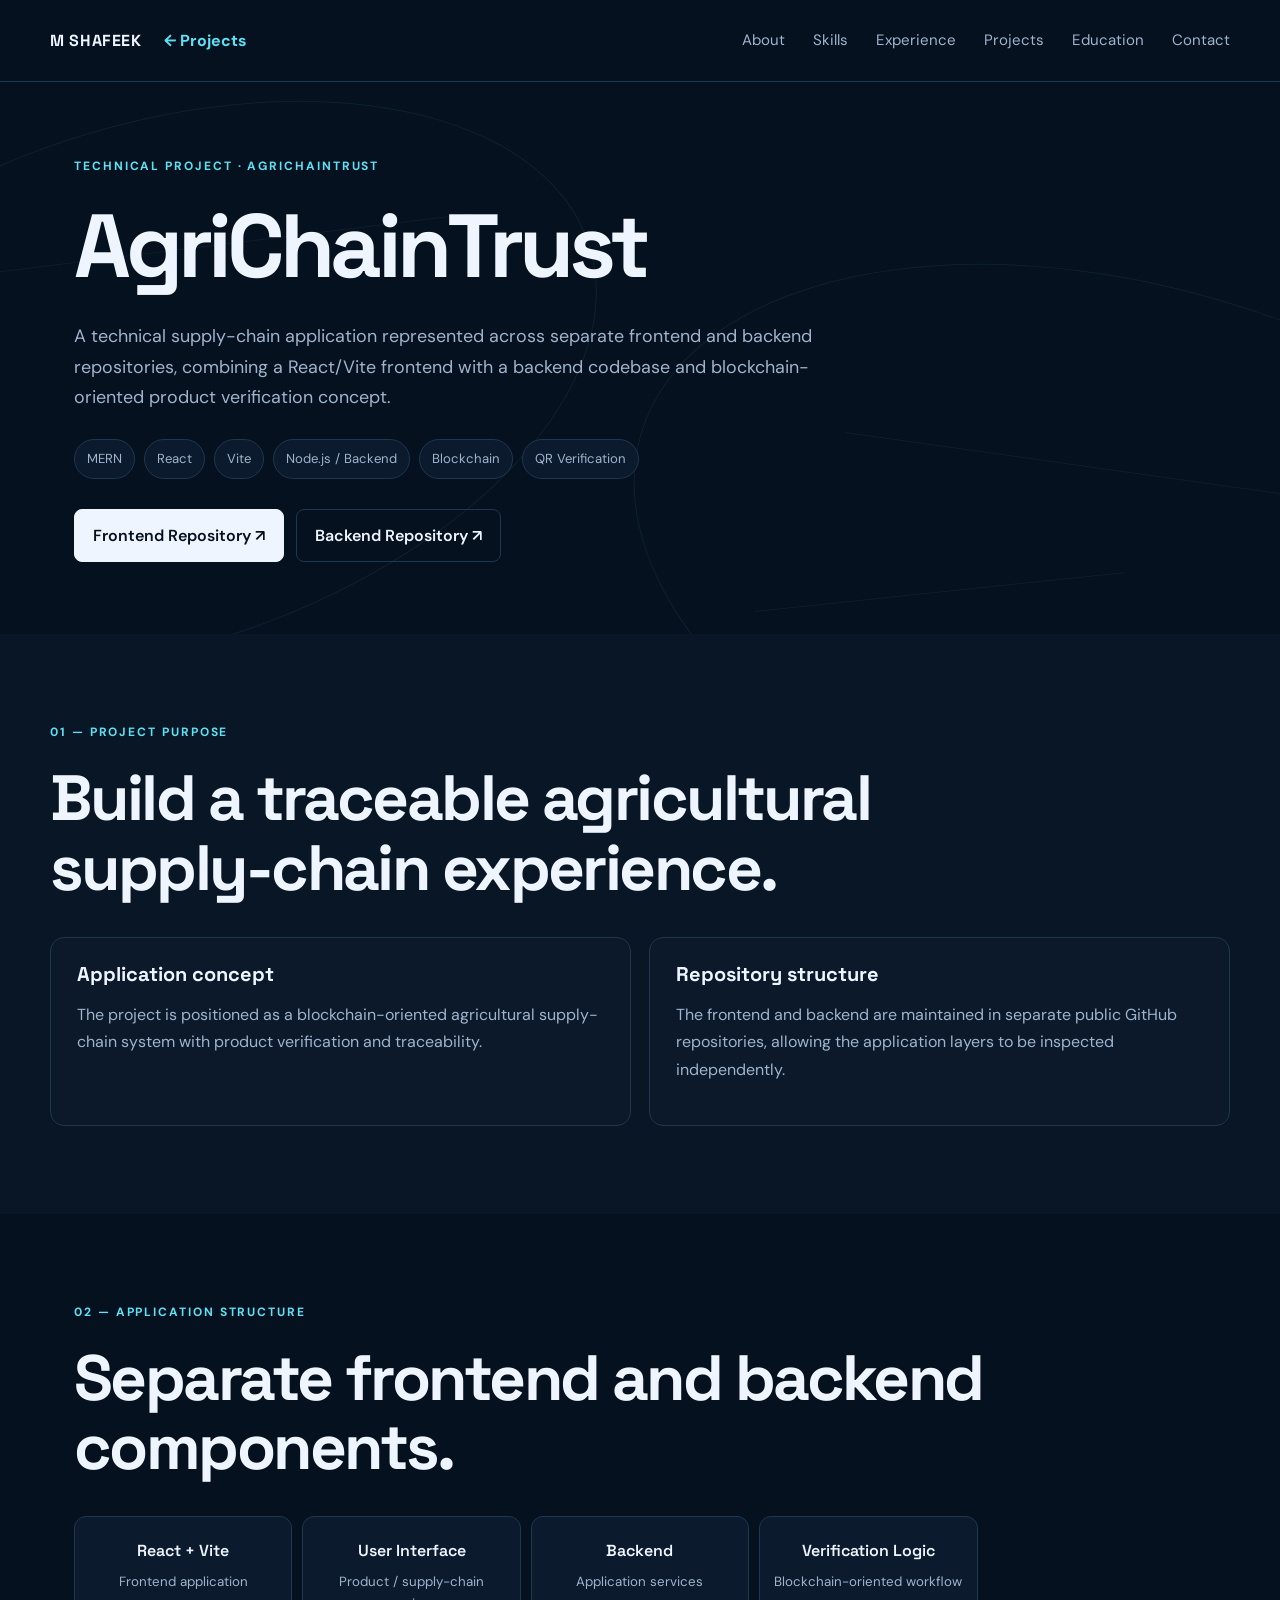
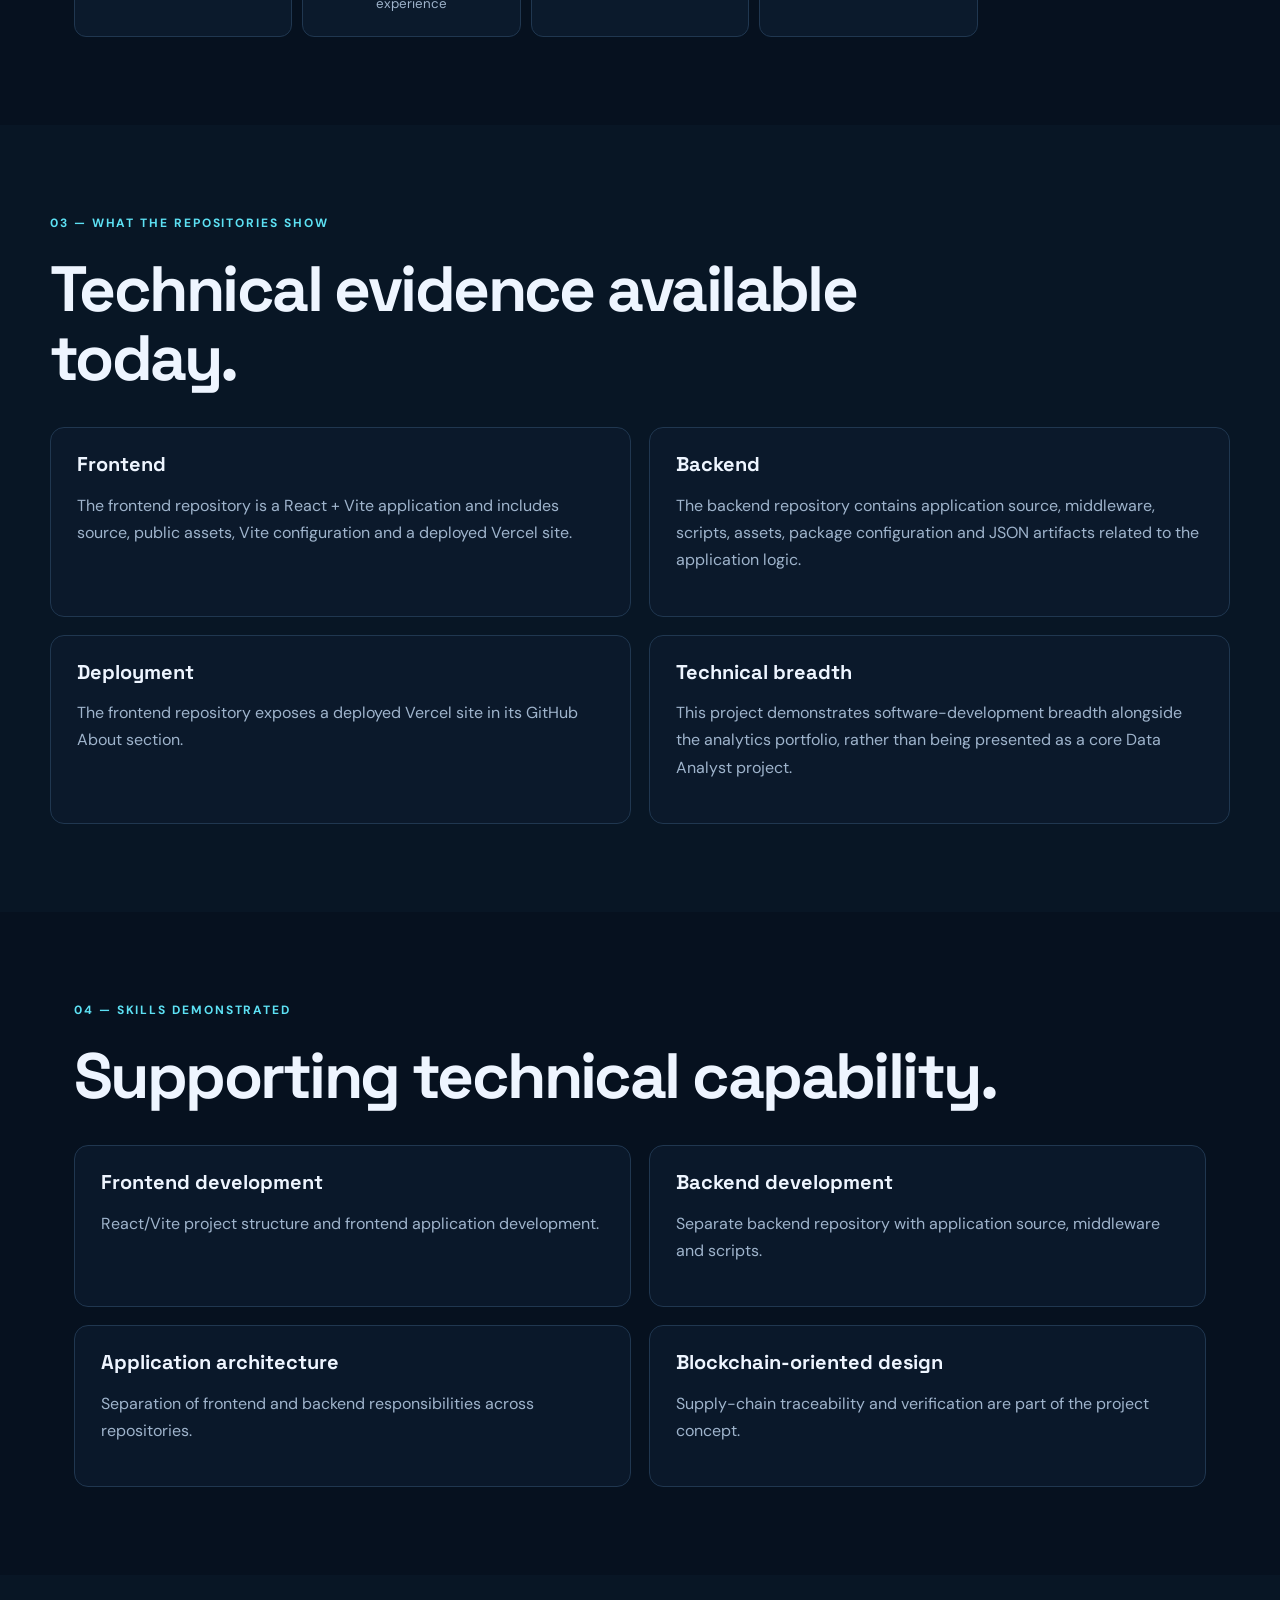
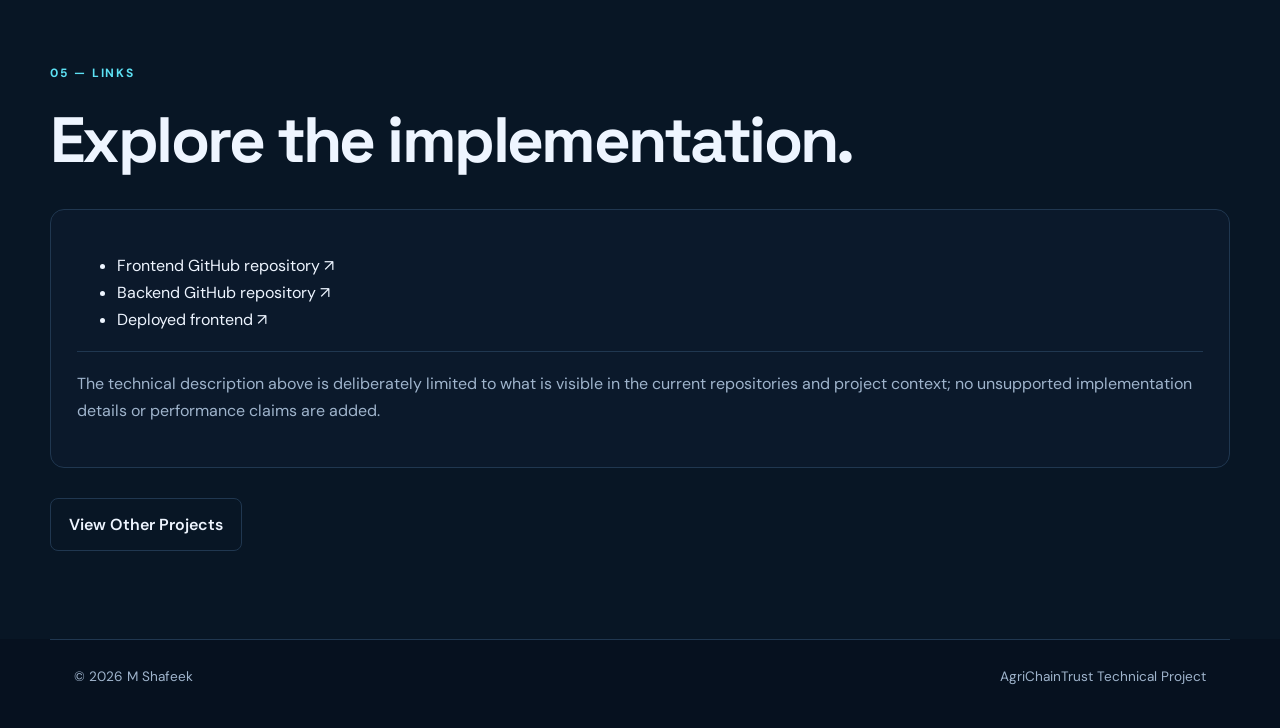
==== agrichaintrust.html @ b6c8b35d "Add files via upload" ====
<!DOCTYPE html><html lang="en"><head><meta charset="UTF-8"><meta name="viewport" content="width=device-width, initial-scale=1.0"><title>AgriChainTrust | M Shafeek</title><meta name="description" content="AgriChainTrust technical project case study by M Shafeek."><link rel="stylesheet" href="style.css"></head><body>
<div class="background-lines" aria-hidden="true"><span></span><span></span><span></span><span></span></div>
<header class="nav"><div class="nav-left"><a class="brand" href="/">M SHAFEEK</a><a class="header-back" href="/#projects">← Projects</a></div><nav><a href="/#about">About</a><a href="/#skills">Skills</a><a href="/#experience">Experience</a><a href="/#projects" class="active">Projects</a><a href="/#education">Education</a><a href="/#contact">Contact</a></nav></header>
<main>
<section class="case-section case-hero"><div class="case-hero-grid"><div><p class="eyebrow">TECHNICAL PROJECT · AGRICHAINTRUST</p><h1>AgriChainTrust</h1><p class="lead">A technical supply-chain application represented across separate frontend and backend repositories, combining a React/Vite frontend with a backend codebase and blockchain-oriented product verification concept.</p><div class="case-meta"><span>MERN</span><span>React</span><span>Vite</span><span>Node.js / Backend</span><span>Blockchain</span><span>QR Verification</span></div><div class="case-cta"><a class="button primary" href="https://github.com/M-Shafeek06/agrichain-frontend" target="_blank" rel="noopener">Frontend Repository ↗</a><a class="button secondary" href="https://github.com/M-Shafeek06/agrichain-backend" target="_blank" rel="noopener">Backend Repository ↗</a></div></div></div></section>
<section class="case-section alt"><div class="section-heading"><p class="eyebrow">01 — PROJECT PURPOSE</p><h2>Build a traceable agricultural supply-chain experience.</h2></div><div class="case-grid"><article class="case-card"><h3>Application concept</h3><p class="muted">The project is positioned as a blockchain-oriented agricultural supply-chain system with product verification and traceability.</p></article><article class="case-card"><h3>Repository structure</h3><p class="muted">The frontend and backend are maintained in separate public GitHub repositories, allowing the application layers to be inspected independently.</p></article></div></section>
<section class="case-section"><div class="section-heading"><p class="eyebrow">02 — APPLICATION STRUCTURE</p><h2>Separate frontend and backend components.</h2></div><div class="architecture"><div class="arch-step">React + Vite<small>Frontend application</small></div><div class="arch-step">User Interface<small>Product / supply-chain experience</small></div><div class="arch-step">Backend<small>Application services</small></div><div class="arch-step">Verification Logic<small>Blockchain-oriented workflow</small></div></div></section>
<section class="case-section alt"><div class="section-heading"><p class="eyebrow">03 — WHAT THE REPOSITORIES SHOW</p><h2>Technical evidence available today.</h2></div><div class="case-grid"><article class="case-card"><h3>Frontend</h3><p class="muted">The frontend repository is a React + Vite application and includes source, public assets, Vite configuration and a deployed Vercel site.</p></article><article class="case-card"><h3>Backend</h3><p class="muted">The backend repository contains application source, middleware, scripts, assets, package configuration and JSON artifacts related to the application logic.</p></article><article class="case-card"><h3>Deployment</h3><p class="muted">The frontend repository exposes a deployed Vercel site in its GitHub About section.</p></article><article class="case-card"><h3>Technical breadth</h3><p class="muted">This project demonstrates software-development breadth alongside the analytics portfolio, rather than being presented as a core Data Analyst project.</p></article></div></section>
<section class="case-section"><div class="section-heading"><p class="eyebrow">04 — SKILLS DEMONSTRATED</p><h2>Supporting technical capability.</h2></div><div class="case-grid"><article class="case-card"><h3>Frontend development</h3><p class="muted">React/Vite project structure and frontend application development.</p></article><article class="case-card"><h3>Backend development</h3><p class="muted">Separate backend repository with application source, middleware and scripts.</p></article><article class="case-card"><h3>Application architecture</h3><p class="muted">Separation of frontend and backend responsibilities across repositories.</p></article><article class="case-card"><h3>Blockchain-oriented design</h3><p class="muted">Supply-chain traceability and verification are part of the project concept.</p></article></div></section>
<section class="case-section alt"><div class="section-heading"><p class="eyebrow">05 — LINKS</p><h2>Explore the implementation.</h2></div><div class="case-card"><ul><li><a href="https://github.com/M-Shafeek06/agrichain-frontend" target="_blank" rel="noopener">Frontend GitHub repository ↗</a></li><li><a href="https://github.com/M-Shafeek06/agrichain-backend" target="_blank" rel="noopener">Backend GitHub repository ↗</a></li><li><a href="https://agrichain-frontend-alpha.vercel.app" target="_blank" rel="noopener">Deployed frontend ↗</a></li></ul><p class="muted evidence-note">The technical description above is deliberately limited to what is visible in the current repositories and project context; no unsupported implementation details or performance claims are added.</p></div><div class="case-cta"><a class="button secondary" href="/#projects">View Other Projects</a></div></section>
</main><footer><span>© 2026 M Shafeek</span><span>AgriChainTrust Technical Project</span></footer><script>const links=[...document.querySelectorAll('nav a')]; links.forEach(a=>a.classList.toggle('active',a.getAttribute('href')==='index.html#projects'));</script></body></html>
---- style.css ----
@import url('https://fonts.googleapis.com/css2?family=DM+Sans:wght@400;500;600;700&family=Space+Grotesk:wght@500;600;700&display=swap');

:root{--bg:#06111f;--surface:#0b1a2c;--surface-2:#0d2034;--text:#eef5ff;--muted:#9fb4cc;--accent:#5de1f4;--line:#203750;--max:1180px}
*{box-sizing:border-box}
html{scroll-behavior:smooth;scroll-padding-top:96px}
body{margin:0;background:var(--bg);color:var(--text);font-family:'DM Sans',sans-serif;line-height:1.7;overflow-x:hidden}
a{color:inherit;text-decoration:none}
body::selection{background:var(--accent);color:var(--bg)}

/* Minimal background line/curve system — no image assets and no gradients. */
.background-lines{position:fixed;inset:0;z-index:0;pointer-events:none;overflow:hidden;opacity:.72}
.background-lines::before,.background-lines::after{content:"";position:absolute;border:1px solid rgba(93,225,244,.11);border-radius:50%}
.background-lines::before{width:920px;height:520px;left:-310px;top:14%;transform:rotate(-18deg)}
.background-lines::after{width:1050px;height:590px;right:-390px;bottom:2%;transform:rotate(17deg)}
.background-lines span{position:absolute;display:block;height:1px;background:rgba(159,180,204,.10);transform-origin:left center}
.background-lines span:nth-child(1){width:42vw;left:-5vw;top:31%;transform:rotate(-7deg)}
.background-lines span:nth-child(2){width:38vw;right:-4vw;top:48%;transform:rotate(8deg)}
.background-lines span:nth-child(3){width:34vw;left:9vw;bottom:18%;transform:rotate(5deg)}
.background-lines span:nth-child(4){width:29vw;right:12vw;bottom:32%;transform:rotate(-6deg)}

.nav{position:sticky;top:0;z-index:20;height:82px;border-bottom:1px solid var(--line);background:rgba(6,17,31,.94);display:flex;align-items:center;justify-content:space-between;padding:0 max(24px,calc((100vw - var(--max))/2));backdrop-filter:blur(14px)}
.nav-left{display:flex;align-items:center;gap:22px;min-width:0}
.brand{font-family:'Space Grotesk';font-weight:700;letter-spacing:.04em;white-space:nowrap}
.header-back{color:var(--accent);font-weight:700;white-space:nowrap}
.header-back:hover{color:var(--text)}
nav{display:flex;align-items:center;gap:28px;flex-wrap:wrap}
nav a{position:relative;padding:8px 0;color:var(--muted);font-size:.94rem}
nav a::after{content:"";position:absolute;left:0;right:0;bottom:0;height:2px;background:var(--accent);transform:scaleX(0);transition:.2s ease}
nav a:hover,nav a.active{color:var(--text)}
nav a:hover::after,nav a.active::after{transform:scaleX(1)}
nav a.header-back{color:var(--accent);font-weight:700}
nav a.header-back::after{display:none}

main,footer{position:relative;z-index:1}
.hero,.section{max-width:var(--max);margin:auto;padding:90px 24px}
.hero{min-height:calc(100vh - 82px);display:grid;grid-template-columns:1.45fr .9fr;gap:70px;align-items:center;padding-top:80px}
.hero-copy{max-width:790px}
.eyebrow{margin:0 0 22px;color:var(--accent);font-size:.75rem;font-weight:700;letter-spacing:.16em}
h1,h2,h3{font-family:'Space Grotesk',sans-serif;line-height:1.08;margin-top:0}
h1{font-size:clamp(4rem,8vw,7.5rem);letter-spacing:-.055em;margin-bottom:28px}
h1 span,h2 span{color:var(--accent)}
h2{font-size:clamp(2.5rem,5vw,4.4rem);letter-spacing:-.04em;max-width:1000px;margin-bottom:24px}
h3{font-size:1.25rem;margin-bottom:12px}
.lead{color:var(--muted);font-size:1.12rem;max-width:760px}
.actions,.project-actions,.case-cta{display:flex;flex-wrap:wrap;gap:12px;margin-top:30px}
.button{display:inline-block;padding:12px 18px;border:1px solid var(--line);border-radius:8px;font-weight:600;transition:.2s ease}
.button:hover{border-color:var(--accent);color:var(--accent);transform:translateY(-1px)}
.primary{background:var(--text);color:var(--bg);border-color:var(--text)}
.primary:hover{background:var(--accent);border-color:var(--accent);color:var(--bg)}

.hero-visual{width:100%;display:flex;justify-content:center}
.hero-card{width:100%;max-width:610px;padding:34px 34px 26px;border:1px solid #31516e;border-radius:20px;background:var(--surface);position:relative;overflow:hidden;box-shadow:0 24px 70px rgba(0,0,0,.2),inset 0 0 0 1px rgba(255,255,255,.025)}
.hero-card::before{content:"";position:absolute;left:0;top:0;width:190px;height:2px;background:var(--accent);opacity:.95}
.hero-card::after{content:"";position:absolute;right:0;bottom:0;width:145px;height:2px;background:#31516e}
.card-label{font-size:.78rem;letter-spacing:.18em;font-weight:800;color:var(--muted);margin:0 0 7px}
.toolkit-card{min-height:0}
.toolkit-top{display:flex;justify-content:space-between;align-items:flex-start;margin-bottom:16px;padding-bottom:14px;border-bottom:1px solid #20384f}
.toolkit-subtitle{margin:0;font-size:.68rem;letter-spacing:.16em;color:#607b96;font-weight:700}
.tool-grid{display:grid;grid-template-columns:1fr 1fr;border:1px solid #29445d;border-radius:12px;overflow:hidden;margin-top:0}
.tool-grid div{min-height:58px;padding:11px 16px;display:flex;align-items:center;position:relative;background:#0c1c2d}
.tool-grid div:nth-child(odd){border-right:1px solid #29445d}
.tool-grid div:nth-child(-n+6){border-bottom:1px solid #29445d}
.tool-grid small{display:none}
.tool-grid strong{font-size:.96rem;color:var(--text);letter-spacing:.01em}
.tool-grid div::after{content:"";position:absolute;right:14px;top:50%;transform:translateY(-50%);width:4px;height:4px;border:1px solid #42627e;border-radius:50%}
.toolkit-footer{display:none}
.toolkit-footer i{display:none}
.toolkit-footer i::after{display:none}

.alt{max-width:none;padding-left:max(24px,calc((100vw - var(--max))/2));padding-right:max(24px,calc((100vw - var(--max))/2));background:#081625}
.section-heading{margin-bottom:34px}.section-note{max-width:760px;margin-top:10px}
.muted{color:var(--muted)}
.two-column{display:grid;grid-template-columns:1fr 1fr;gap:50px;color:var(--muted);font-size:1.04rem}

.skill-grid{display:grid;grid-template-columns:repeat(3,1fr);gap:16px}
.project-grid{display:grid;grid-template-columns:repeat(2,minmax(0,1fr));gap:16px}
.skill-grid article,.project,.info-card,.case-card,.development-card{background:rgba(11,26,44,.92);border:1px solid var(--line);border-radius:14px}
.skill-grid article{padding:26px;min-height:205px;position:relative}
.skill-grid article::after,.project::after{content:"";position:absolute;left:24px;right:24px;bottom:0;height:1px;background:rgba(93,225,244,.16)}
.skill-list{display:flex;flex-wrap:wrap;gap:8px;margin-top:18px}
.skill-pill{border:1px solid var(--line);border-radius:999px;padding:6px 10px;color:var(--muted);font-size:.78rem}

.timeline{display:grid;gap:0}
.timeline-item{display:grid;grid-template-columns:190px 1fr;gap:28px;padding:24px 0;border-top:1px solid var(--line)}
.timeline-item ul{padding-left:18px;margin-top:8px;margin-bottom:0}
.experience-development{display:grid;grid-template-columns:repeat(3,minmax(0,1fr));gap:16px;margin:18px auto 0;max-width:1180px;align-items:stretch}
.development-card{padding:20px;display:flex;flex-direction:column;justify-content:space-between;align-items:flex-start;gap:18px;min-height:190px;box-sizing:border-box}
.development-card > div{width:100%}
.development-card h3{font-size:1.08rem;line-height:1.25;margin-bottom:12px}
.development-card .button{margin-top:auto;width:100%;box-sizing:border-box;text-align:center;padding:10px 12px;font-size:.78rem;white-space:nowrap}

.project-grid{align-items:start}
.project{position:relative;padding:20px;width:100%;height:360px;box-sizing:border-box;display:grid;grid-template-columns:minmax(0,1fr) 108px;gap:18px;overflow:hidden}
.project-main{min-width:0;display:flex;flex-direction:column}
.project-side{border-left:1px solid var(--line);padding-left:14px;display:flex;flex-direction:column;gap:7px;align-self:stretch;justify-content:flex-start}
.project-side span{display:flex;align-items:center;justify-content:center;text-align:center;min-height:54px;padding:8px 6px;border:1px solid #29445d;border-radius:9px;background:#0c1c2d;color:var(--muted);font-family:'Space Grotesk';font-size:.62rem;line-height:1.2;letter-spacing:.08em;font-weight:700}
.project-side span:first-child{border-color:#31516e;color:var(--accent)}
.project.featured{border-color:#2c566c}
.project-number{font-family:'Space Grotesk';font-size:.72rem;color:var(--accent);letter-spacing:.14em;font-weight:700;margin-bottom:14px}
.project-rule{height:1px;background:var(--line);margin:0 0 18px}
.project p{color:var(--muted);margin-bottom:0}
.project-actions{margin-top:auto;padding-top:18px;grid-column:1}
.project-actions a{color:var(--accent);font-weight:700}
.text-link{color:var(--muted)!important}
.text-link:hover{color:var(--text)!important}
.tag{display:inline-block;margin-bottom:16px;color:var(--accent)}

.contact{text-align:center;min-height:65vh;display:flex;flex-direction:column;justify-content:center;align-items:center}
.contact h2{font-size:clamp(3rem,7vw,6rem)}
.contact p{color:var(--muted);max-width:650px}
footer{max-width:var(--max);margin:auto;padding:25px 24px 40px;border-top:1px solid var(--line);display:flex;justify-content:space-between;color:var(--muted);font-size:.85rem}

/* Consistent project/case-study layout */
.case-section{max-width:var(--max);margin:auto;padding:88px 24px}
.case-section.alt{max-width:none;padding-left:max(24px,calc((100vw - var(--max))/2));padding-right:max(24px,calc((100vw - var(--max))/2))}
.case-hero{padding-top:74px;padding-bottom:72px}
.case-hero-grid{display:grid;grid-template-columns:1fr;gap:30px;align-items:start}
.case-hero h1{max-width:950px;font-size:clamp(3.5rem,7vw,6.8rem);margin-bottom:26px}
.case-meta{display:flex;flex-wrap:wrap;gap:9px;margin-top:26px}
.case-meta span{border:1px solid var(--line);background:var(--surface);padding:8px 12px;border-radius:999px;color:var(--muted);font-size:.82rem}
.case-grid{display:grid;grid-template-columns:1fr 1fr;gap:18px}
.case-card{padding:26px}
.case-card h3{margin-bottom:10px}
.architecture{display:grid;grid-template-columns:repeat(5,1fr);gap:10px;margin-top:30px}
.arch-step{padding:20px 12px;text-align:center;border:1px solid var(--line);border-radius:12px;background:var(--surface);font-family:'Space Grotesk';font-weight:600}
.arch-step small{display:block;color:var(--muted);font-family:'DM Sans';font-weight:400;margin-top:6px}
.case-cta{margin-top:30px}
.case-card code{color:var(--text);background:var(--bg);border:1px solid var(--line);padding:2px 6px;border-radius:5px}
.evidence-note{margin-top:18px;padding-top:18px;border-top:1px solid var(--line)}

@media(max-width:850px){
  nav{gap:10px 16px}
  .hero{grid-template-columns:1fr;min-height:auto;padding-top:80px}
  .toolkit-card{max-width:none}
  .two-column,.skill-grid,.project-grid,.experience-development,.case-grid,.dashboard-gallery{grid-template-columns:1fr}
  .dashboard-gallery{grid-template-columns:1fr}
  .project{grid-template-columns:1fr;height:auto;min-height:360px}
  .project-side{border-left:0;border-top:1px solid var(--line);padding-left:0;padding-top:10px;display:grid;grid-template-columns:repeat(3,1fr)}
  .timeline-item{grid-template-columns:1fr;gap:8px}
  .architecture{grid-template-columns:1fr}
}
@media(max-width:560px){
  .nav{height:auto;min-height:82px;align-items:flex-start;gap:12px;padding-top:18px;padding-bottom:18px;flex-direction:column}
  .nav-left{width:100%;justify-content:flex-start;gap:16px}
  nav{width:100%;overflow-x:auto;flex-wrap:nowrap;padding-bottom:2px}
  h1{font-size:3.4rem}
  .hero,.section,.case-section{padding-top:72px;padding-bottom:72px}
  footer{flex-direction:column;gap:8px}
  .development-card{align-items:flex-start;flex-direction:column}
  .project-side{grid-template-columns:repeat(2,1fr)}
}
.case-visual{margin-top:12px;border:1px solid #29445d;border-radius:16px;overflow:hidden;background:#081522;max-width:1100px}.case-visual img{display:block;width:100%;height:auto}.dashboard-gallery{display:grid;grid-template-columns:repeat(2,minmax(0,1fr));gap:16px;margin-top:24px}.dashboard-gallery figure{margin:0;border:1px solid #29445d;border-radius:14px;overflow:hidden;background:#081522}.dashboard-gallery img{display:block;width:100%;height:auto}.dashboard-gallery figcaption{padding:10px 12px;color:var(--muted);font-size:.78rem;border-top:1px solid var(--line);letter-spacing:.03em}
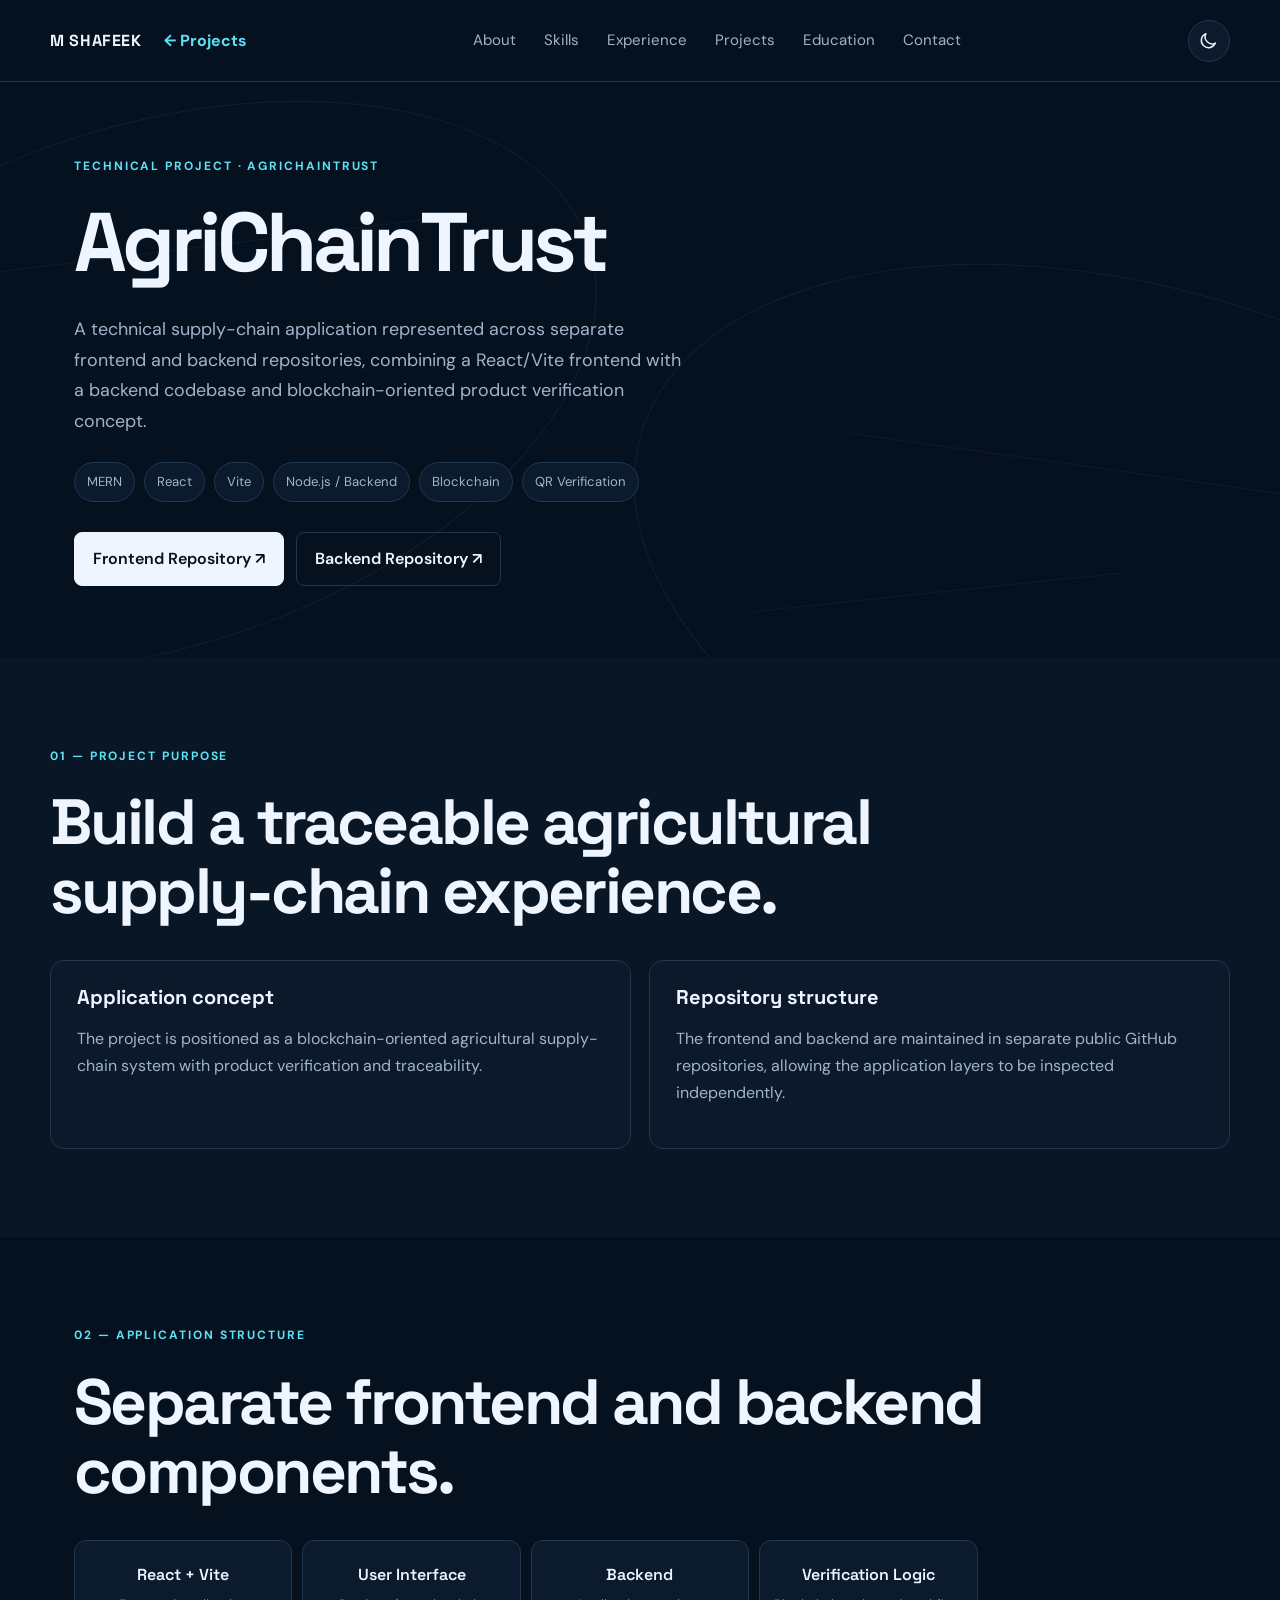
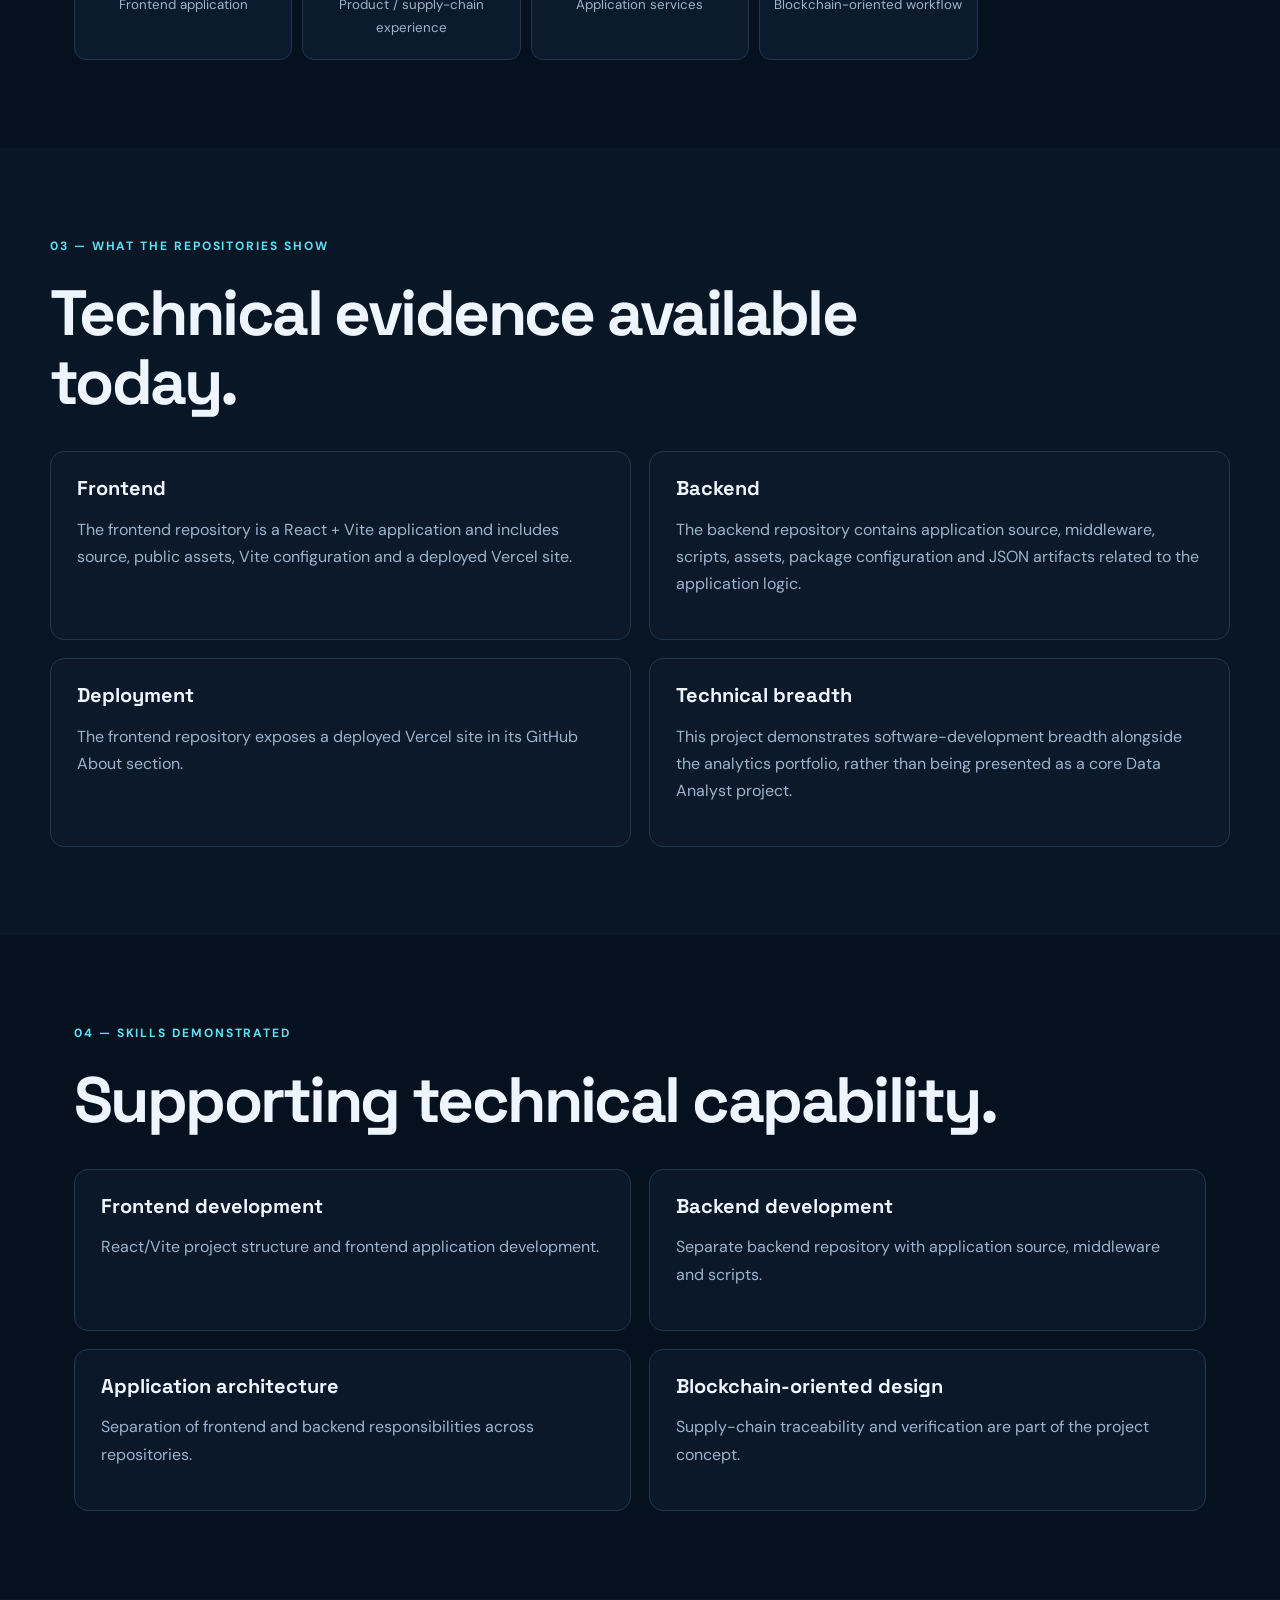
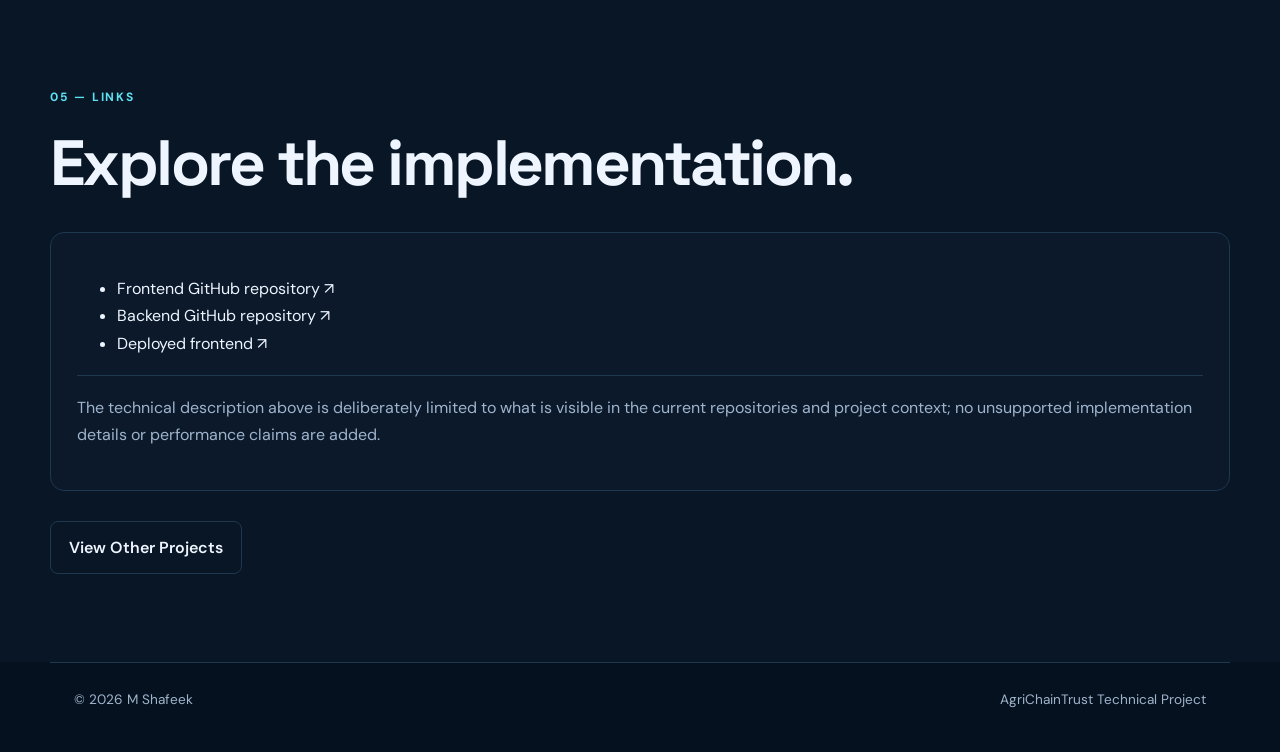
==== commit afe0ce25: "Add files via upload" ====
--- a/agrichaintrust.html
+++ b/agrichaintrust.html
@@ -1,6 +1,6 @@
 <!DOCTYPE html><html lang="en"><head><meta charset="UTF-8"><meta name="viewport" content="width=device-width, initial-scale=1.0"><title>AgriChainTrust | M Shafeek</title><meta name="description" content="AgriChainTrust technical project case study by M Shafeek."><link rel="stylesheet" href="style.css"></head><body>
 <div class="background-lines" aria-hidden="true"><span></span><span></span><span></span><span></span></div>
-<header class="nav"><div class="nav-left"><a class="brand" href="/">M SHAFEEK</a><a class="header-back" href="/#projects">← Projects</a></div><nav><a href="/#about">About</a><a href="/#skills">Skills</a><a href="/#experience">Experience</a><a href="/#projects" class="active">Projects</a><a href="/#education">Education</a><a href="/#contact">Contact</a></nav></header>
+<header class="nav"><div class="nav-left"><a class="brand" href="/">M SHAFEEK</a><a class="header-back" href="/#projects">← Projects</a></div><nav><a href="/#about">About</a><a href="/#skills">Skills</a><a href="/#experience">Experience</a><a href="/#projects" class="active">Projects</a><a href="/#education">Education</a><a href="/#contact">Contact</a></nav><button class="theme-toggle" type="button" aria-label="Switch to light mode" title="Switch color theme" data-theme-toggle><svg class="theme-icon theme-icon-moon" viewBox="0 0 24 24" aria-hidden="true"><path d="M20.7 15.2A8.8 8.8 0 0 1 8.8 3.3a9.2 9.2 0 1 0 11.9 11.9Z"/></svg><svg class="theme-icon theme-icon-sun" viewBox="0 0 24 24" aria-hidden="true"><circle cx="12" cy="12" r="4"/><path d="M12 2v2m0 16v2M4.93 4.93l1.42 1.42m11.3 11.3 1.42 1.42M2 12h2m16 0h2M4.93 19.07l1.42-1.42m11.3-11.3 1.42-1.42"/></svg></button></header>
 <main>
 <section class="case-section case-hero"><div class="case-hero-grid"><div><p class="eyebrow">TECHNICAL PROJECT · AGRICHAINTRUST</p><h1>AgriChainTrust</h1><p class="lead">A technical supply-chain application represented across separate frontend and backend repositories, combining a React/Vite frontend with a backend codebase and blockchain-oriented product verification concept.</p><div class="case-meta"><span>MERN</span><span>React</span><span>Vite</span><span>Node.js / Backend</span><span>Blockchain</span><span>QR Verification</span></div><div class="case-cta"><a class="button primary" href="https://github.com/M-Shafeek06/agrichain-frontend" target="_blank" rel="noopener">Frontend Repository ↗</a><a class="button secondary" href="https://github.com/M-Shafeek06/agrichain-backend" target="_blank" rel="noopener">Backend Repository ↗</a></div></div></div></section>
 <section class="case-section alt"><div class="section-heading"><p class="eyebrow">01 — PROJECT PURPOSE</p><h2>Build a traceable agricultural supply-chain experience.</h2></div><div class="case-grid"><article class="case-card"><h3>Application concept</h3><p class="muted">The project is positioned as a blockchain-oriented agricultural supply-chain system with product verification and traceability.</p></article><article class="case-card"><h3>Repository structure</h3><p class="muted">The frontend and backend are maintained in separate public GitHub repositories, allowing the application layers to be inspected independently.</p></article></div></section>
@@ -8,4 +8,4 @@
 <section class="case-section alt"><div class="section-heading"><p class="eyebrow">03 — WHAT THE REPOSITORIES SHOW</p><h2>Technical evidence available today.</h2></div><div class="case-grid"><article class="case-card"><h3>Frontend</h3><p class="muted">The frontend repository is a React + Vite application and includes source, public assets, Vite configuration and a deployed Vercel site.</p></article><article class="case-card"><h3>Backend</h3><p class="muted">The backend repository contains application source, middleware, scripts, assets, package configuration and JSON artifacts related to the application logic.</p></article><article class="case-card"><h3>Deployment</h3><p class="muted">The frontend repository exposes a deployed Vercel site in its GitHub About section.</p></article><article class="case-card"><h3>Technical breadth</h3><p class="muted">This project demonstrates software-development breadth alongside the analytics portfolio, rather than being presented as a core Data Analyst project.</p></article></div></section>
 <section class="case-section"><div class="section-heading"><p class="eyebrow">04 — SKILLS DEMONSTRATED</p><h2>Supporting technical capability.</h2></div><div class="case-grid"><article class="case-card"><h3>Frontend development</h3><p class="muted">React/Vite project structure and frontend application development.</p></article><article class="case-card"><h3>Backend development</h3><p class="muted">Separate backend repository with application source, middleware and scripts.</p></article><article class="case-card"><h3>Application architecture</h3><p class="muted">Separation of frontend and backend responsibilities across repositories.</p></article><article class="case-card"><h3>Blockchain-oriented design</h3><p class="muted">Supply-chain traceability and verification are part of the project concept.</p></article></div></section>
 <section class="case-section alt"><div class="section-heading"><p class="eyebrow">05 — LINKS</p><h2>Explore the implementation.</h2></div><div class="case-card"><ul><li><a href="https://github.com/M-Shafeek06/agrichain-frontend" target="_blank" rel="noopener">Frontend GitHub repository ↗</a></li><li><a href="https://github.com/M-Shafeek06/agrichain-backend" target="_blank" rel="noopener">Backend GitHub repository ↗</a></li><li><a href="https://agrichain-frontend-alpha.vercel.app" target="_blank" rel="noopener">Deployed frontend ↗</a></li></ul><p class="muted evidence-note">The technical description above is deliberately limited to what is visible in the current repositories and project context; no unsupported implementation details or performance claims are added.</p></div><div class="case-cta"><a class="button secondary" href="/#projects">View Other Projects</a></div></section>
-</main><footer><span>© 2026 M Shafeek</span><span>AgriChainTrust Technical Project</span></footer><script>const links=[...document.querySelectorAll('nav a')]; links.forEach(a=>a.classList.toggle('active',a.getAttribute('href')==='index.html#projects'));</script></body></html>+</main><footer><span>© 2026 M Shafeek</span><span>AgriChainTrust Technical Project</span></footer><script>const links=[...document.querySelectorAll('nav a')]; links.forEach(a=>a.classList.toggle('active',a.getAttribute('href')==='index.html#projects'));</script><script id="portfolioThemeController">(function(){const key='m-shafeek-portfolio-theme';const body=document.body;function apply(theme){body.dataset.theme=theme;document.querySelectorAll('[data-theme-toggle]').forEach(btn=>{const light=theme==='light';btn.setAttribute('aria-label',light?'Switch to dark mode':'Switch to light mode');btn.setAttribute('title',light?'Switch to dark mode':'Switch to light mode');btn.setAttribute('aria-pressed',String(light));});}let saved='dark';try{saved=localStorage.getItem(key)||'dark';}catch(e){}apply(saved==='light'?'light':'dark');document.querySelectorAll('[data-theme-toggle]').forEach(btn=>btn.addEventListener('click',()=>{const next=body.dataset.theme==='light'?'dark':'light';apply(next);try{localStorage.setItem(key,next);}catch(e){}}));})();</script></body></html>
--- a/style.css
+++ b/style.css
@@ -8,6 +8,48 @@
 body::selection{background:var(--accent);color:var(--bg)}
 
 /* Minimal background line/curve system — no image assets and no gradients. */
+/* Subtle continuous motion — homepage only. Uses transform-only animation for low-cost compositing. */
+.home-page .background-lines::before,
+.home-page .background-lines::after,
+.home-page .background-lines span{
+  will-change:transform;
+}
+.home-page .background-lines::before{animation:homeCurveA 52s linear infinite;}
+.home-page .background-lines::after{animation:homeCurveB 64s linear infinite;}
+.home-page .background-lines span:nth-child(1){animation:homeLineA 46s ease-in-out infinite;}
+.home-page .background-lines span:nth-child(2){animation:homeLineB 58s ease-in-out infinite;}
+.home-page .background-lines span:nth-child(3){animation:homeLineC 50s ease-in-out infinite;}
+.home-page .background-lines span:nth-child(4){animation:homeLineD 62s ease-in-out infinite;}
+@keyframes homeCurveA{
+  0%,100%{transform:rotate(-18deg) translate3d(0,0,0);}
+  50%{transform:rotate(-14deg) translate3d(42px,18px,0);}
+}
+@keyframes homeCurveB{
+  0%,100%{transform:rotate(17deg) translate3d(0,0,0);}
+  50%{transform:rotate(13deg) translate3d(-46px,-20px,0);}
+}
+@keyframes homeLineA{
+  0%,100%{transform:rotate(-7deg) translate3d(0,0,0);}
+  50%{transform:rotate(-5deg) translate3d(28px,10px,0);}
+}
+@keyframes homeLineB{
+  0%,100%{transform:rotate(8deg) translate3d(0,0,0);}
+  50%{transform:rotate(6deg) translate3d(-24px,14px,0);}
+}
+@keyframes homeLineC{
+  0%,100%{transform:rotate(5deg) translate3d(0,0,0);}
+  50%{transform:rotate(7deg) translate3d(22px,-10px,0);}
+}
+@keyframes homeLineD{
+  0%,100%{transform:rotate(-6deg) translate3d(0,0,0);}
+  50%{transform:rotate(-8deg) translate3d(-18px,-12px,0);}
+}
+@media (prefers-reduced-motion: reduce){
+  .home-page .background-lines::before,
+  .home-page .background-lines::after,
+  .home-page .background-lines span{animation:none;}
+}
+
 .background-lines{position:fixed;inset:0;z-index:0;pointer-events:none;overflow:hidden;opacity:.72}
 .background-lines::before,.background-lines::after{content:"";position:absolute;border:1px solid rgba(93,225,244,.11);border-radius:50%}
 .background-lines::before{width:920px;height:520px;left:-310px;top:14%;transform:rotate(-18deg)}
@@ -83,7 +125,7 @@
 .timeline{display:grid;gap:0}
 .timeline-item{display:grid;grid-template-columns:190px 1fr;gap:28px;padding:24px 0;border-top:1px solid var(--line)}
 .timeline-item ul{padding-left:18px;margin-top:8px;margin-bottom:0}
-.experience-development{display:grid;grid-template-columns:repeat(3,minmax(0,1fr));gap:16px;margin:18px auto 0;max-width:1180px;align-items:stretch}
+.experience-development{display:grid;grid-template-columns:repeat(2,minmax(0,1fr));gap:16px;margin:18px auto 0;max-width:1180px;align-items:stretch}
 .development-card{padding:20px;display:flex;flex-direction:column;justify-content:space-between;align-items:flex-start;gap:18px;min-height:190px;box-sizing:border-box}
 .development-card > div{width:100%}
 .development-card h3{font-size:1.08rem;line-height:1.25;margin-bottom:12px}
@@ -114,8 +156,8 @@
 .case-section{max-width:var(--max);margin:auto;padding:88px 24px}
 .case-section.alt{max-width:none;padding-left:max(24px,calc((100vw - var(--max))/2));padding-right:max(24px,calc((100vw - var(--max))/2))}
 .case-hero{padding-top:74px;padding-bottom:72px}
-.case-hero-grid{display:grid;grid-template-columns:1fr;gap:30px;align-items:start}
-.case-hero h1{max-width:950px;font-size:clamp(3.5rem,7vw,6.8rem);margin-bottom:26px}
+.case-hero-grid{display:grid;grid-template-columns:minmax(0,1.08fr) minmax(360px,.82fr);gap:54px;align-items:center}
+.case-hero h1{max-width:850px;font-size:clamp(3.5rem,6.5vw,6.4rem);margin-bottom:26px}
 .case-meta{display:flex;flex-wrap:wrap;gap:9px;margin-top:26px}
 .case-meta span{border:1px solid var(--line);background:var(--surface);padding:8px 12px;border-radius:999px;color:var(--muted);font-size:.82rem}
 .case-grid{display:grid;grid-template-columns:1fr 1fr;gap:18px}
@@ -129,6 +171,8 @@
 .evidence-note{margin-top:18px;padding-top:18px;border-top:1px solid var(--line)}
 
 @media(max-width:850px){
+  .case-hero-grid{grid-template-columns:1fr;gap:34px;align-items:start}
+  .case-visual{order:2;max-width:none;justify-self:stretch}
   nav{gap:10px 16px}
   .hero{grid-template-columns:1fr;min-height:auto;padding-top:80px}
   .toolkit-card{max-width:none}
@@ -149,4 +193,209 @@
   .development-card{align-items:flex-start;flex-direction:column}
   .project-side{grid-template-columns:repeat(2,1fr)}
 }
-.case-visual{margin-top:12px;border:1px solid #29445d;border-radius:16px;overflow:hidden;background:#081522;max-width:1100px}.case-visual img{display:block;width:100%;height:auto}.dashboard-gallery{display:grid;grid-template-columns:repeat(2,minmax(0,1fr));gap:16px;margin-top:24px}.dashboard-gallery figure{margin:0;border:1px solid #29445d;border-radius:14px;overflow:hidden;background:#081522}.dashboard-gallery img{display:block;width:100%;height:auto}.dashboard-gallery figcaption{padding:10px 12px;color:var(--muted);font-size:.78rem;border-top:1px solid var(--line);letter-spacing:.03em}
+.case-visual{order:2;margin-top:0;border:1px solid #29445d;border-radius:16px;overflow:hidden;background:#081522;max-width:540px;width:100%;justify-self:end;box-shadow:0 24px 70px rgba(0,0,0,.22)}.case-visual img{display:block;width:100%;height:auto}.dashboard-gallery{display:grid;grid-template-columns:repeat(2,minmax(0,1fr));gap:16px;margin-top:24px}.dashboard-gallery figure{margin:0;border:1px solid #29445d;border-radius:14px;overflow:hidden;background:#081522}.dashboard-gallery img{display:block;width:100%;height:auto}.dashboard-gallery figcaption{padding:10px 12px;color:var(--muted);font-size:.78rem;border-top:1px solid var(--line);letter-spacing:.03em}
+
+/* Compact visual snapshot used on non-featured case studies. No external image dependency. */
+.project-snapshot{padding:28px;max-width:none;box-sizing:border-box;min-height:430px;display:flex;flex-direction:column;justify-content:space-between;background:#081625;position:relative;overflow:hidden}
+.project-snapshot::before{content:"";position:absolute;left:-80px;bottom:-130px;width:360px;height:360px;border:1px solid rgba(93,225,244,.12);border-radius:50%;transform:rotate(-16deg)}
+.project-snapshot::after{content:"";position:absolute;right:-120px;top:-150px;width:390px;height:390px;border:1px solid rgba(159,180,204,.10);border-radius:50%;transform:rotate(18deg)}
+.snapshot-kicker,.snapshot-title,.snapshot-grid{position:relative;z-index:1}
+.snapshot-kicker{font-family:'Space Grotesk';font-size:.72rem;letter-spacing:.16em;color:var(--accent);font-weight:700}
+.snapshot-title{font-family:'Space Grotesk';font-size:clamp(2rem,4vw,3.6rem);line-height:1.02;letter-spacing:-.045em;margin:22px 0 26px}
+.snapshot-title span{color:var(--accent)}
+.snapshot-grid{display:grid;grid-template-columns:repeat(2,1fr);gap:8px}
+.snapshot-grid div{min-height:68px;padding:12px 13px;border:1px solid #29445d;border-radius:10px;background:#0c1c2d;display:flex;flex-direction:column;justify-content:center}
+.snapshot-grid strong{font-family:'Space Grotesk';font-size:.72rem;letter-spacing:.08em;color:var(--text)}
+.snapshot-grid div:first-child strong{color:var(--accent)}
+.snapshot-grid small{margin-top:4px;color:#607b96;font-size:.58rem;letter-spacing:.09em}
+@media(min-width:851px){.case-hero-grid:has(.project-snapshot){grid-template-columns:minmax(0,1.05fr) minmax(0,.95fr);gap:48px;align-items:center}}
+@media(max-width:850px){.project-snapshot{min-height:360px}}
+.road-cover{min-height:100%;display:flex;align-items:center;justify-content:center;overflow:hidden}
+.road-cover-placeholder{width:100%;min-height:320px;border:1px solid rgba(104,221,255,.22);border-radius:18px;background:rgba(12,28,46,.72);display:flex;flex-direction:column;align-items:center;justify-content:center;gap:10px;text-align:center;padding:32px;box-sizing:border-box}
+.road-cover-placeholder span{font-size:clamp(24px,3vw,44px);font-weight:800;letter-spacing:.02em;color:#edf4ff}
+.road-cover-placeholder small{color:#8fa8c3;font-size:14px;letter-spacing:.12em;text-transform:uppercase}
+.road-cover img{width:100%;height:auto;max-height:480px;object-fit:cover;border-radius:18px;border:1px solid rgba(104,221,255,.22)}
+
+
+/* Compact rotating job-role label in the homepage hero. */
+.role-eyebrow{margin-bottom:8px}
+.role-rotator-wrap{display:flex;align-items:center;flex-wrap:wrap;gap:12px;margin:0 0 22px;min-height:44px}
+.role-prefix{font-size:.68rem;letter-spacing:.16em;color:#607b96;font-weight:700}
+.role-rotator{display:inline-flex;align-items:center;min-height:38px;padding:5px 13px;border:1px solid rgba(93,225,244,.32);border-radius:999px;background:rgba(11,26,44,.9);color:var(--accent);font-family:'Space Grotesk',sans-serif;font-size:.95rem;font-weight:700;letter-spacing:.01em;transition:opacity .18s ease,transform .18s ease}
+.role-rotator.is-changing{opacity:0;transform:translateY(4px)}
+@media(prefers-reduced-motion:reduce){.role-rotator{transition:none}.role-rotator.is-changing{opacity:1;transform:none}}
+
+
+/* Opportunity role carousel — three cards with a rightward rotating motion */
+.hero-visual-stack{width:100%;max-width:610px;display:flex;flex-direction:column;gap:18px}
+.opportunity-panel{width:100%;overflow:hidden}
+.opportunity-heading{display:flex;align-items:center;gap:10px;margin:0 0 10px 2px;color:var(--accent);font-size:.72rem;font-weight:800;letter-spacing:.16em}
+.opportunity-status{width:7px;height:7px;border-radius:50%;background:var(--accent);box-shadow:0 0 12px rgba(82,220,239,.45);flex:none}
+.opportunity-carousel{position:relative;height:96px;display:flex;align-items:center;justify-content:center;isolation:isolate;overflow:hidden}
+.opportunity-card{position:absolute;top:50%;width:64%;min-height:72px;box-sizing:border-box;padding:13px 18px;border:1px solid #31516e;border-radius:13px;background:#0c1c2d;display:flex;flex-direction:column;justify-content:center;gap:5px;transition:left .48s ease,right .48s ease,transform .48s ease,opacity .48s ease,filter .48s ease;box-shadow:0 12px 30px rgba(0,0,0,.12)}
+.opportunity-card strong{font-size:1rem;color:var(--text);white-space:nowrap}
+.opportunity-card-label{font-size:.58rem;font-weight:800;letter-spacing:.15em;color:#7892ac}
+.opportunity-card.active-card{z-index:3;left:18%;right:auto;transform:translateY(-50%) scale(1);border-color:#34728a;background:#10263a;opacity:1;filter:none;box-shadow:0 12px 34px rgba(0,0,0,.22),inset 0 2px var(--accent)}
+.opportunity-card.prev-card,.opportunity-card.next-card{z-index:1;opacity:.42;filter:blur(1.1px)}
+.opportunity-card.prev-card{left:-7%;right:auto;transform:translateY(-50%) scale(.88)}
+.opportunity-card.next-card{right:-7%;left:auto;transform:translateY(-50%) scale(.88)}
+.opportunity-carousel.is-rotating .opportunity-card{transition:left .48s ease,right .48s ease,transform .48s ease,opacity .48s ease,filter .48s ease}
+@media(prefers-reduced-motion:reduce){.opportunity-card{transition:none!important}}
+@media(max-width:900px){.hero-visual-stack{max-width:560px}.opportunity-card{width:68%}.opportunity-card.active-card{left:16%}.opportunity-card.prev-card{left:-5%}.opportunity-card.next-card{right:-5%}}
+@media(max-width:640px){.hero-visual-stack{gap:14px}.opportunity-carousel{height:88px}.opportunity-card{width:72%;padding:11px 13px;min-height:68px}.opportunity-card strong{font-size:.88rem}.opportunity-card.active-card{left:14%}.opportunity-card.prev-card{left:-11%;transform:translateY(-50%) scale(.82)}.opportunity-card.next-card{right:-11%;transform:translateY(-50%) scale(.82)}}
+
+@media (prefers-reduced-motion:reduce){.opportunity-card{transition:none}}
+
+@media(max-width:900px){
+ .hero-visual-stack{max-width:560px}
+ .opportunity-card{width:68%}
+ .active-card{left:16%}
+ .side-card:first-child{left:-5%}
+ .side-card:last-child{right:-5%}
+}
+@media(max-width:640px){
+ .hero-visual-stack{gap:14px}
+ .opportunity-carousel{height:88px}
+ .opportunity-card{width:72%;padding:11px 13px;min-height:68px}
+ .opportunity-card strong{font-size:.88rem}
+ .active-card{left:14%}
+ .side-card:first-child{left:-11%;transform:translate(0,-50%) scale(.82)}
+ .side-card:last-child{right:-11%;transform:translate(0,-50%) scale(.82)}
+}
+
+
+/* Opportunity carousel: circular role rotation with a subtle 3-second opacity pulse. */
+.opportunity-carousel { perspective: 900px; }
+.opportunity-card.active-card {
+  animation: opportunity-opacity-pulse 3s ease-in-out infinite;
+  transform-origin: center center;
+}
+@keyframes opportunity-opacity-pulse {
+  0%, 100% { opacity: 1; }
+  50% { opacity: .76; }
+}
+@media (prefers-reduced-motion: reduce) {
+  .opportunity-card.active-card { animation: none; }
+}
+
+
+/* Support the full set of target roles, including longer combined role titles. */
+.opportunity-card{width:70%;min-height:76px;padding:12px 16px}
+.opportunity-card strong{white-space:normal;overflow-wrap:anywhere;line-height:1.25;font-size:clamp(.72rem,1.1vw,.98rem)}
+.opportunity-card.active-card{left:15%}
+.opportunity-card.prev-card{left:-9%}
+.opportunity-card.next-card{right:-9%}
+@media(max-width:900px){.opportunity-card{width:74%}.opportunity-card.active-card{left:13%}.opportunity-card.prev-card{left:-10%}.opportunity-card.next-card{right:-10%}}
+@media(max-width:640px){.opportunity-card{width:78%;padding:10px 12px;min-height:70px}.opportunity-card strong{font-size:.76rem}.opportunity-card.active-card{left:11%}.opportunity-card.prev-card{left:-17%}.opportunity-card.next-card{right:-17%}}
+
+
+/* InsightForge AI case-study screenshots */
+.case-visual-showcase .section-heading,.ifai-architecture-section .section-heading{max-width:850px}
+.ifai-screenshot-grid{display:grid;grid-template-columns:repeat(2,minmax(0,1fr));gap:20px;margin-top:28px;align-items:stretch}
+.ifai-shot,.ifai-architecture-figure{margin:0;min-width:0;border:1px solid var(--border,#24445e);border-radius:16px;overflow:hidden;background:rgba(12,28,45,.82);box-shadow:0 14px 34px rgba(0,0,0,.12)}
+.ifai-shot-wide{grid-column:1/-1}
+.ifai-shot a,.ifai-architecture-figure a{display:block;background:#071321;line-height:0}
+.ifai-shot img,.ifai-architecture-figure img{display:block;width:100%;height:auto;max-height:620px;object-fit:contain;transition:transform .25s ease}
+.ifai-shot a:hover img,.ifai-architecture-figure a:hover img{transform:scale(1.012)}
+.ifai-shot figcaption,.ifai-architecture-figure figcaption{display:flex;flex-direction:column;gap:5px;padding:15px 17px;color:var(--muted,#9fb4cc);font-size:.88rem;line-height:1.5}
+.ifai-shot figcaption strong{color:var(--text,#edf3ff);font-size:.98rem}
+.ifai-architecture-figure{margin-top:28px;padding:12px}
+.ifai-architecture-figure img{max-height:none;border-radius:9px}
+.ifai-architecture-figure figcaption{padding:12px 5px 3px}
+@media(max-width:700px){.ifai-screenshot-grid{grid-template-columns:minmax(0,1fr);gap:15px}.ifai-shot-wide{grid-column:auto}.ifai-shot img{max-height:420px}.ifai-architecture-figure{padding:7px}}
+@media(prefers-reduced-motion:reduce){.ifai-shot img,.ifai-architecture-figure img{transition:none}}
+
+
+/* Primary role, portrait, and transparent role-preference matrix */
+.permanent-role{display:flex;align-items:center;gap:10px;flex-wrap:wrap;margin:0 0 24px;padding:10px 14px;border:1px solid rgba(93,225,244,.28);border-radius:12px;background:rgba(11,26,44,.82);width:fit-content;max-width:100%}
+.role-live-dot{width:8px;height:8px;border-radius:50%;background:var(--accent);box-shadow:0 0 12px rgba(93,225,244,.4);flex:none}
+.permanent-role-label{font-size:.64rem;letter-spacing:.13em;font-weight:800;color:var(--muted)}
+.permanent-role strong{font-family:'Space Grotesk',sans-serif;font-size:.96rem;color:var(--accent)}
+.profile-photo-wrap{position:relative;display:flex;align-items:center;gap:16px;width:100%;padding:16px;border:1px solid #31516e;border-radius:18px;background:rgba(11,26,44,.94);min-height:124px;overflow:hidden}
+.profile-photo{width:88px;height:88px;object-fit:cover;object-position:center 28%;border-radius:50%;border:2px solid var(--accent);background:var(--surface-2);flex:none}
+.profile-initials{display:none;width:88px;height:88px;place-items:center;border-radius:50%;border:2px solid var(--accent);background:var(--surface-2);color:var(--accent);font:700 1.5rem 'Space Grotesk',sans-serif;flex:none}
+.profile-caption{display:flex;flex-direction:column;gap:4px;min-width:0}.profile-caption strong{font:700 1.1rem 'Space Grotesk',sans-serif}.profile-caption span{font-size:.8rem;color:var(--muted)}
+.target-roles-section{padding-top:64px;padding-bottom:64px}
+.role-table-wrap{overflow-x:auto;border:1px solid var(--line);border-radius:14px;background:rgba(11,26,44,.9)}
+.role-table{width:100%;border-collapse:collapse;min-width:680px;text-align:left}
+.role-table th,.role-table td{padding:14px 18px;border-bottom:1px solid var(--line);vertical-align:top}
+.role-table th{font-size:.72rem;letter-spacing:.1em;text-transform:uppercase;color:var(--accent);background:#0d2034}
+.role-table td{font-size:.9rem;color:var(--muted)}.role-table td:nth-child(2){color:var(--text);font-weight:600}.role-table td:first-child{width:64px;color:var(--accent);font-weight:700;font-variant-numeric:tabular-nums}.role-table td:last-child{font-size:.84rem}
+.role-table tbody tr:last-child td{border-bottom:0}.role-table tbody tr:hover{background:rgba(93,225,244,.035)}
+@media(max-width:640px){.permanent-role{gap:7px;margin-bottom:18px;padding:9px 11px}.permanent-role-label{font-size:.58rem}.permanent-role strong{font-size:.88rem}.profile-photo-wrap{padding:12px;gap:12px}.profile-photo,.profile-initials{width:72px;height:72px}.profile-caption span{font-size:.72rem}.target-roles-section{padding-top:48px;padding-bottom:48px}.role-table th,.role-table td{padding:12px 14px}}
+
+/* Professional location line in the profile card */
+.profile-caption .profile-location{display:flex;flex-wrap:wrap;align-items:center;gap:5px 7px;margin-top:5px;font-size:.72rem;line-height:1.5;color:var(--muted)}
+.profile-caption .location-separator{color:var(--accent);font-weight:800}
+@media(max-width:640px){.profile-caption .profile-location{font-size:.66rem;gap:3px 5px}}
+
+/* Final portfolio adjustments — Oct 2026 */
+.permanent-role{margin-top:-14px;margin-bottom:20px;padding:8px 13px;gap:9px}
+.permanent-role .permanent-role-label{display:none}
+.permanent-role strong{font-size:1.08rem;letter-spacing:-.01em}
+.profile-photo-wrap{align-items:flex-start;gap:14px}
+.profile-photo{width:82px;height:82px;object-position:center 25%}
+.profile-caption{flex:1;padding-top:2px}
+.hero-opportunities{margin-top:8px}
+.hero-opportunities-title{margin:0 0 7px;color:var(--accent);font-size:.62rem;font-weight:800;letter-spacing:.13em;line-height:1.4}
+.hero-role-grid{display:grid;grid-template-columns:repeat(2,minmax(0,1fr));gap:6px}
+.hero-role-grid span{display:block;min-width:0;padding:6px 8px;border:1px solid rgba(49,81,110,.72);border-radius:7px;background:rgba(6,17,31,.45);color:var(--text);font-size:.7rem;font-weight:600;line-height:1.35;overflow-wrap:anywhere}
+.certifications-block{margin-top:42px}
+.certifications-block .section-heading{margin-bottom:20px}
+.certifications-block .section-heading h3{font-size:1.55rem}
+@media(max-width:900px){.hero{gap:36px}.permanent-role{margin-top:0}}
+@media(max-width:640px){
+ .permanent-role{margin-top:0;margin-bottom:16px;padding:8px 11px}
+ .permanent-role strong{font-size:.95rem}
+ .profile-photo-wrap{padding:12px;gap:10px}
+ .profile-photo,.profile-initials{width:68px;height:68px}
+ .profile-caption strong{font-size:1rem}
+ .hero-role-grid{gap:5px}
+ .hero-role-grid span{font-size:.65rem;padding:6px}
+}
+
+
+/* Final profile-card simplification, icon navigation, and persistent whole-site theme switch */
+.profile-photo-wrap{align-items:center;gap:18px;padding:18px 20px;min-height:116px}
+.profile-photo{width:78px;height:78px}
+.profile-caption{gap:8px}
+.profile-caption strong{font-size:1.2rem}
+.profile-caption>span,.profile-caption .hero-opportunities{display:none!important}
+.profile-socials{display:flex;align-items:center;gap:9px;margin-top:2px}
+.profile-socials a{display:inline-flex;align-items:center;justify-content:center;width:34px;height:34px;border:1px solid var(--line);border-radius:9px;background:var(--bg);color:var(--muted);transition:transform .18s ease,color .18s ease,border-color .18s ease,background .18s ease}
+.profile-socials a:hover{transform:translateY(-2px);color:var(--accent);border-color:var(--accent)}
+.profile-socials svg{width:17px;height:17px;fill:currentColor}
+.hero-open-roles{margin-top:26px;max-width:680px}
+.hero-open-roles>p{margin:0 0 9px;color:var(--accent);font-size:.7rem;font-weight:800;letter-spacing:.15em}
+.hero-open-roles>div{display:flex;flex-wrap:wrap;gap:7px}
+.hero-open-roles span{padding:6px 10px;border:1px solid var(--line);border-radius:8px;color:var(--muted);font-size:.78rem;font-weight:600;background:var(--surface)}
+.nav{gap:18px}
+.theme-toggle{width:42px;height:42px;display:inline-flex;align-items:center;justify-content:center;flex:none;border:1px solid var(--line);border-radius:50%;background:var(--surface);color:var(--text);cursor:pointer;transition:background .2s ease,color .2s ease,border-color .2s ease,transform .2s ease}
+.theme-toggle:hover{color:var(--accent);border-color:var(--accent);transform:translateY(-1px)}
+.theme-toggle svg{width:19px;height:19px;fill:none;stroke:currentColor;stroke-width:1.8;stroke-linecap:round;stroke-linejoin:round}
+.theme-icon-sun{display:none}
+body[data-theme="light"] .theme-icon-moon{display:none}
+body[data-theme="light"] .theme-icon-sun{display:block}
+@media(max-width:850px){.nav{gap:12px}.nav nav{gap:15px}.theme-toggle{width:38px;height:38px}}
+@media(max-width:640px){.nav{height:auto;min-height:70px;padding:12px 16px;gap:10px;flex-wrap:wrap}.nav nav{order:3;width:100%;justify-content:center;gap:13px}.nav nav a{font-size:.78rem;padding:4px 0}.theme-toggle{margin-left:auto}.profile-photo-wrap{align-items:center}.profile-socials{gap:7px}.profile-socials a{width:31px;height:31px}.hero-open-roles{margin-top:20px}.hero-open-roles span{font-size:.7rem;padding:5px 8px}}
+
+/* Light palette applies to the entire portfolio and all case-study pages. */
+body[data-theme="light"]{--bg:#f4f7fb;--surface:#ffffff;--surface-2:#eaf0f7;--text:#142338;--muted:#52657b;--accent:#087e9b;--line:#d4deea;background:var(--bg);color:var(--text)}
+body[data-theme="light"] .nav{background:rgba(244,247,251,.94);border-bottom-color:var(--line)}
+body[data-theme="light"] .hero-card,body[data-theme="light"] .profile-photo-wrap,body[data-theme="light"] .case-card,body[data-theme="light"] .skill-grid article,body[data-theme="light"] .timeline-item,body[data-theme="light"] .development-card,body[data-theme="light"] .role-table-wrap,body[data-theme="light"] .case-visual,body[data-theme="light"] .project,body[data-theme="light"] .contact{background:var(--surface);border-color:var(--line);color:var(--text)}
+body[data-theme="light"] .permanent-role{background:#eaf6fa;border-color:#b8dce6}
+body[data-theme="light"] .role-table th{background:#eaf0f7;color:var(--accent)}
+body[data-theme="light"] .role-table td{color:var(--muted)}
+body[data-theme="light"] .role-table td:nth-child(2){color:var(--text)}
+body[data-theme="light"] .profile-socials a,body[data-theme="light"] .hero-open-roles span{background:#f7f9fc}
+body[data-theme="light"] .tool-grid>div,body[data-theme="light"] .skill-grid article,body[data-theme="light"] .project,body[data-theme="light"] .case-card,body[data-theme="light"] .development-card{border-color:var(--line)}
+body[data-theme="light"] .toolkit-top{border-bottom-color:var(--line)}
+body[data-theme="light"] .toolkit-subtitle{color:#6c8095}
+body[data-theme="light"] .project-side{background:#eaf0f7;color:#3f566f}
+body[data-theme="light"] .tag,body[data-theme="light"] .case-meta span{background:#eaf0f7;border-color:var(--line);color:#37516c}
+body[data-theme="light"] .button.secondary{background:#fff;color:var(--text)}
+body[data-theme="light"] .button.primary{background:var(--text);color:#fff;border-color:var(--text)}
+body[data-theme="light"] .background-lines{opacity:.3}
+body[data-theme="light"] .role-table tbody tr:hover{background:rgba(8,126,155,.05)}
+body[data-theme="light"] .hero-opportunities{display:none!important}
+@media(prefers-reduced-motion:reduce){.profile-socials a,.theme-toggle{transition:none}}
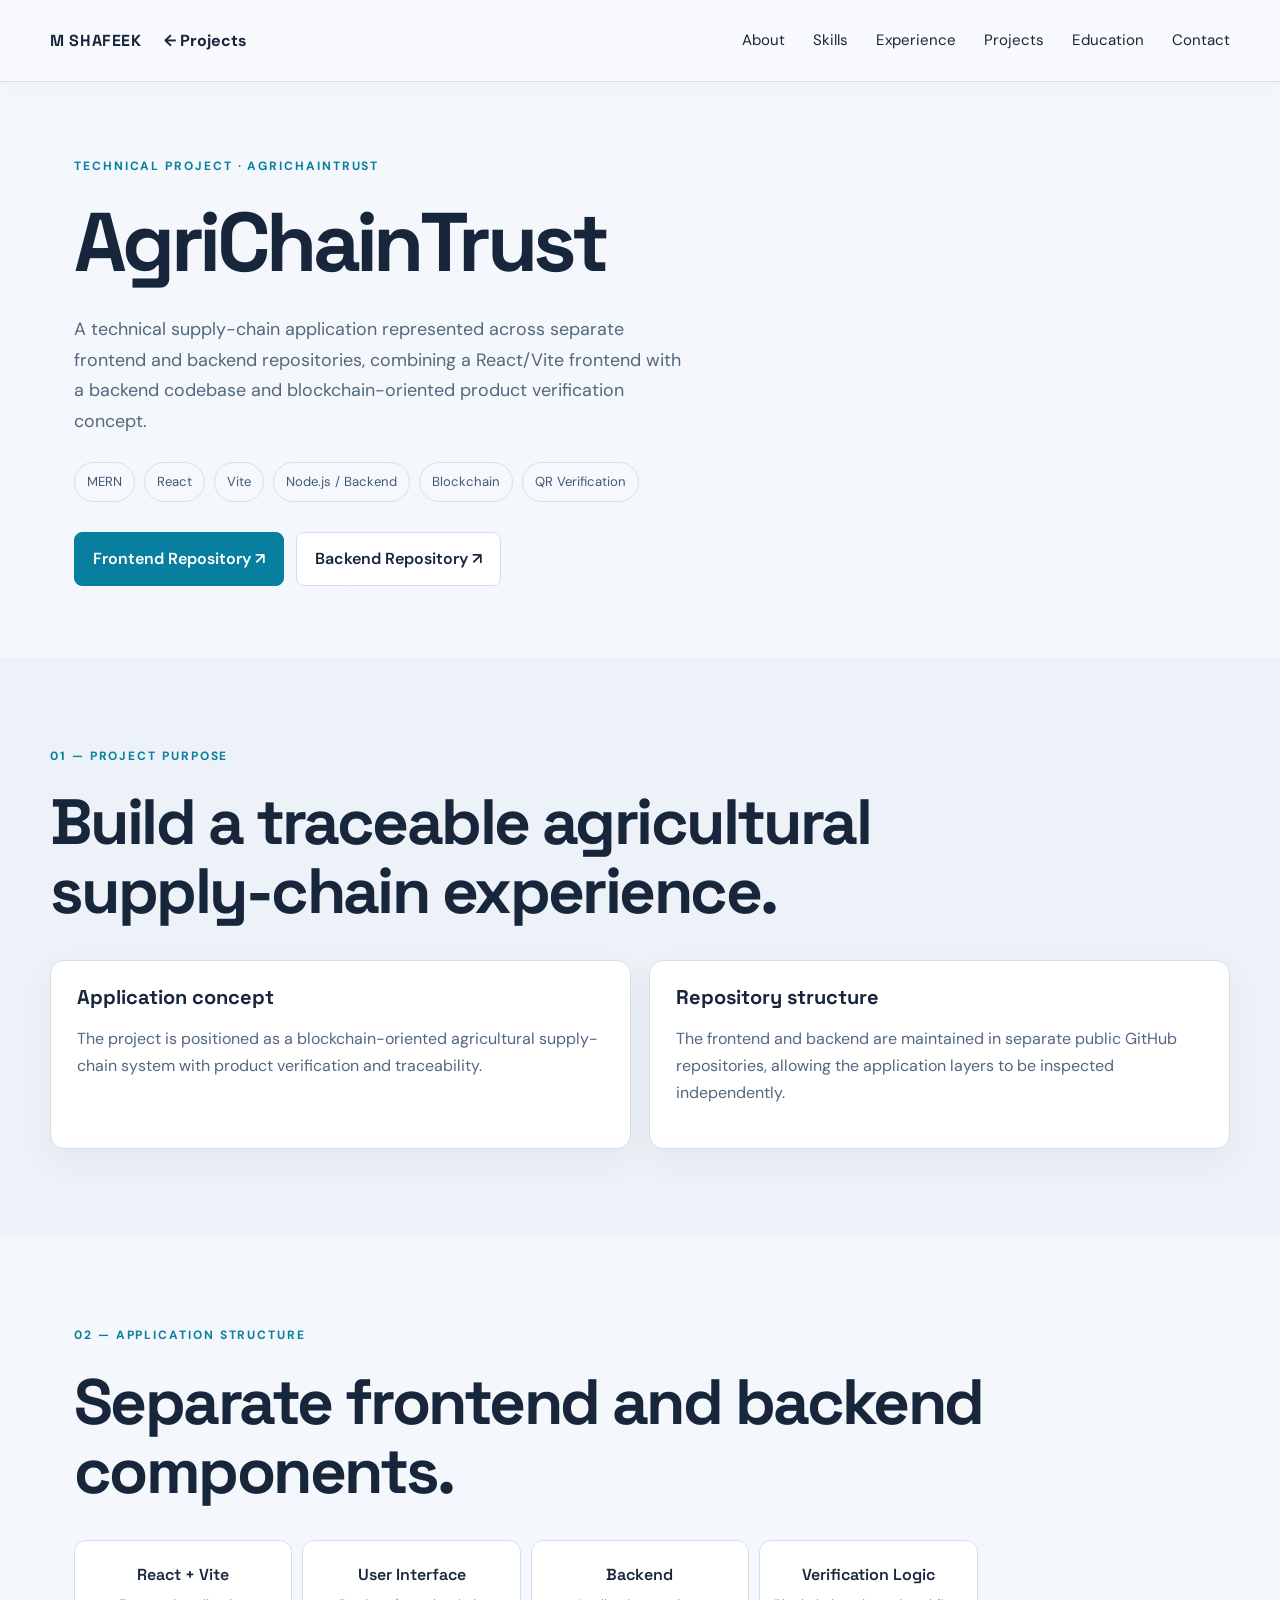
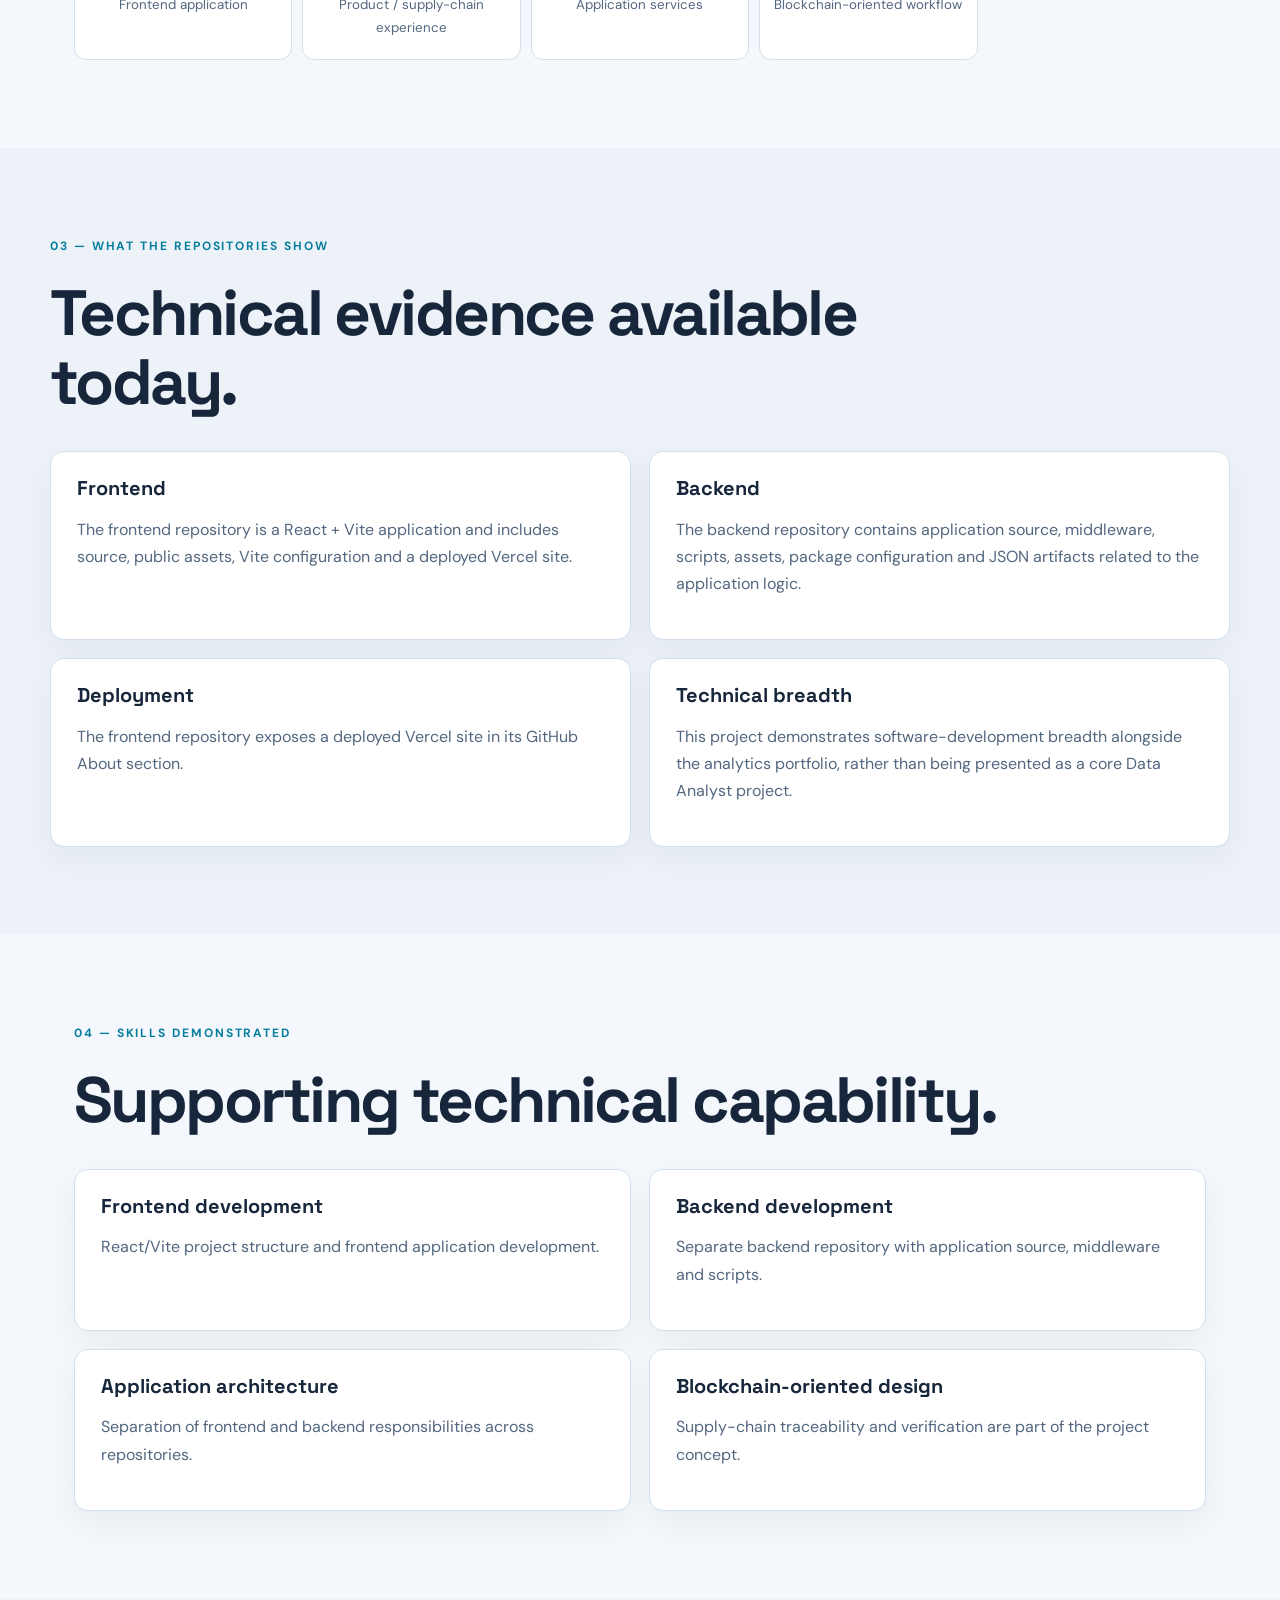
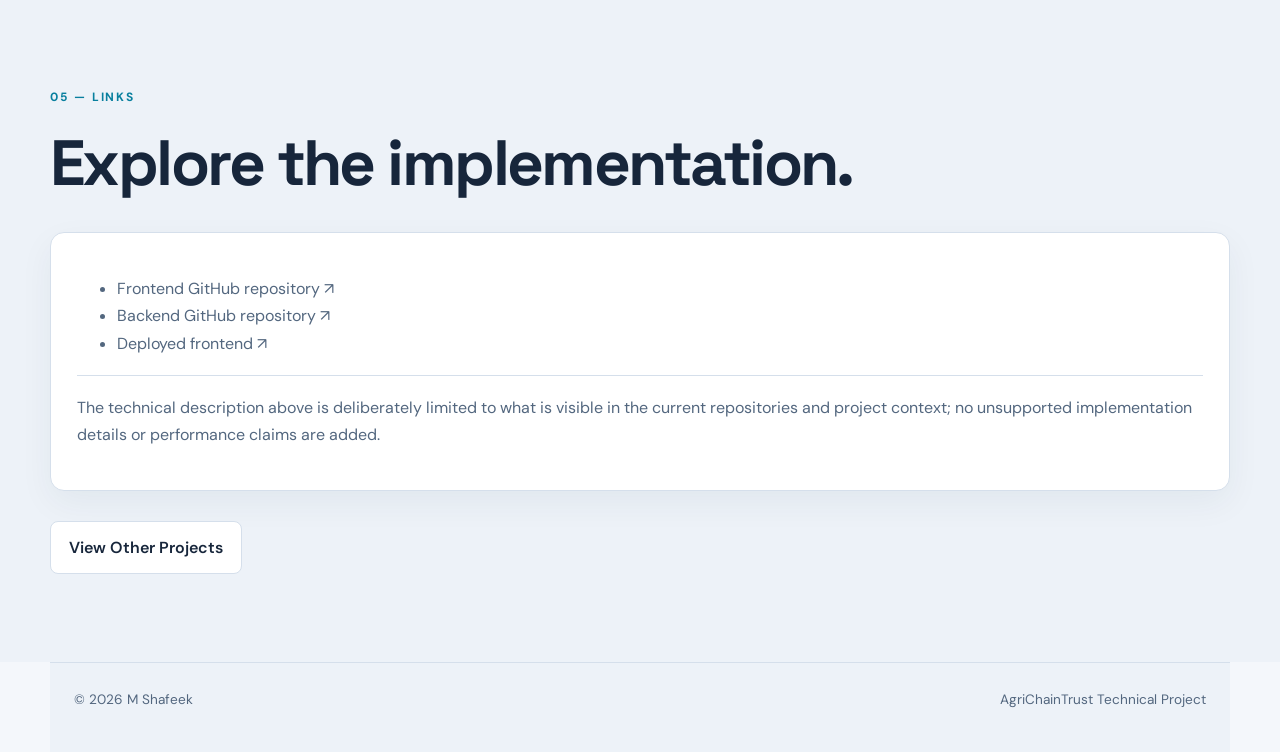
==== commit 59c21220: "Add files via upload" ====
--- a/agrichaintrust.html
+++ b/agrichaintrust.html
@@ -1,6 +1,6 @@
-<!DOCTYPE html><html lang="en"><head><meta charset="UTF-8"><meta name="viewport" content="width=device-width, initial-scale=1.0"><title>AgriChainTrust | M Shafeek</title><meta name="description" content="AgriChainTrust technical project case study by M Shafeek."><link rel="stylesheet" href="style.css"></head><body>
+<!DOCTYPE html><html lang="en"><head><meta charset="UTF-8"><meta name="viewport" content="width=device-width, initial-scale=1.0"><title>AgriChainTrust | M Shafeek</title><meta name="description" content="AgriChainTrust technical project case study by M Shafeek."><link rel="stylesheet" href="style.css"></head><body class="light-only">
 <div class="background-lines" aria-hidden="true"><span></span><span></span><span></span><span></span></div>
-<header class="nav"><div class="nav-left"><a class="brand" href="/">M SHAFEEK</a><a class="header-back" href="/#projects">← Projects</a></div><nav><a href="/#about">About</a><a href="/#skills">Skills</a><a href="/#experience">Experience</a><a href="/#projects" class="active">Projects</a><a href="/#education">Education</a><a href="/#contact">Contact</a></nav><button class="theme-toggle" type="button" aria-label="Switch to light mode" title="Switch color theme" data-theme-toggle><svg class="theme-icon theme-icon-moon" viewBox="0 0 24 24" aria-hidden="true"><path d="M20.7 15.2A8.8 8.8 0 0 1 8.8 3.3a9.2 9.2 0 1 0 11.9 11.9Z"/></svg><svg class="theme-icon theme-icon-sun" viewBox="0 0 24 24" aria-hidden="true"><circle cx="12" cy="12" r="4"/><path d="M12 2v2m0 16v2M4.93 4.93l1.42 1.42m11.3 11.3 1.42 1.42M2 12h2m16 0h2M4.93 19.07l1.42-1.42m11.3-11.3 1.42-1.42"/></svg></button></header>
+<header class="nav"><div class="nav-left"><a class="brand" href="/">M SHAFEEK</a><a class="header-back" href="/#projects">← Projects</a></div><nav><a href="/#about">About</a><a href="/#skills">Skills</a><a href="/#experience">Experience</a><a href="/#projects" class="active">Projects</a><a href="/#education">Education</a><a href="/#contact">Contact</a></nav></header>
 <main>
 <section class="case-section case-hero"><div class="case-hero-grid"><div><p class="eyebrow">TECHNICAL PROJECT · AGRICHAINTRUST</p><h1>AgriChainTrust</h1><p class="lead">A technical supply-chain application represented across separate frontend and backend repositories, combining a React/Vite frontend with a backend codebase and blockchain-oriented product verification concept.</p><div class="case-meta"><span>MERN</span><span>React</span><span>Vite</span><span>Node.js / Backend</span><span>Blockchain</span><span>QR Verification</span></div><div class="case-cta"><a class="button primary" href="https://github.com/M-Shafeek06/agrichain-frontend" target="_blank" rel="noopener">Frontend Repository ↗</a><a class="button secondary" href="https://github.com/M-Shafeek06/agrichain-backend" target="_blank" rel="noopener">Backend Repository ↗</a></div></div></div></section>
 <section class="case-section alt"><div class="section-heading"><p class="eyebrow">01 — PROJECT PURPOSE</p><h2>Build a traceable agricultural supply-chain experience.</h2></div><div class="case-grid"><article class="case-card"><h3>Application concept</h3><p class="muted">The project is positioned as a blockchain-oriented agricultural supply-chain system with product verification and traceability.</p></article><article class="case-card"><h3>Repository structure</h3><p class="muted">The frontend and backend are maintained in separate public GitHub repositories, allowing the application layers to be inspected independently.</p></article></div></section>
@@ -8,4 +8,4 @@
 <section class="case-section alt"><div class="section-heading"><p class="eyebrow">03 — WHAT THE REPOSITORIES SHOW</p><h2>Technical evidence available today.</h2></div><div class="case-grid"><article class="case-card"><h3>Frontend</h3><p class="muted">The frontend repository is a React + Vite application and includes source, public assets, Vite configuration and a deployed Vercel site.</p></article><article class="case-card"><h3>Backend</h3><p class="muted">The backend repository contains application source, middleware, scripts, assets, package configuration and JSON artifacts related to the application logic.</p></article><article class="case-card"><h3>Deployment</h3><p class="muted">The frontend repository exposes a deployed Vercel site in its GitHub About section.</p></article><article class="case-card"><h3>Technical breadth</h3><p class="muted">This project demonstrates software-development breadth alongside the analytics portfolio, rather than being presented as a core Data Analyst project.</p></article></div></section>
 <section class="case-section"><div class="section-heading"><p class="eyebrow">04 — SKILLS DEMONSTRATED</p><h2>Supporting technical capability.</h2></div><div class="case-grid"><article class="case-card"><h3>Frontend development</h3><p class="muted">React/Vite project structure and frontend application development.</p></article><article class="case-card"><h3>Backend development</h3><p class="muted">Separate backend repository with application source, middleware and scripts.</p></article><article class="case-card"><h3>Application architecture</h3><p class="muted">Separation of frontend and backend responsibilities across repositories.</p></article><article class="case-card"><h3>Blockchain-oriented design</h3><p class="muted">Supply-chain traceability and verification are part of the project concept.</p></article></div></section>
 <section class="case-section alt"><div class="section-heading"><p class="eyebrow">05 — LINKS</p><h2>Explore the implementation.</h2></div><div class="case-card"><ul><li><a href="https://github.com/M-Shafeek06/agrichain-frontend" target="_blank" rel="noopener">Frontend GitHub repository ↗</a></li><li><a href="https://github.com/M-Shafeek06/agrichain-backend" target="_blank" rel="noopener">Backend GitHub repository ↗</a></li><li><a href="https://agrichain-frontend-alpha.vercel.app" target="_blank" rel="noopener">Deployed frontend ↗</a></li></ul><p class="muted evidence-note">The technical description above is deliberately limited to what is visible in the current repositories and project context; no unsupported implementation details or performance claims are added.</p></div><div class="case-cta"><a class="button secondary" href="/#projects">View Other Projects</a></div></section>
-</main><footer><span>© 2026 M Shafeek</span><span>AgriChainTrust Technical Project</span></footer><script>const links=[...document.querySelectorAll('nav a')]; links.forEach(a=>a.classList.toggle('active',a.getAttribute('href')==='index.html#projects'));</script><script id="portfolioThemeController">(function(){const key='m-shafeek-portfolio-theme';const body=document.body;function apply(theme){body.dataset.theme=theme;document.querySelectorAll('[data-theme-toggle]').forEach(btn=>{const light=theme==='light';btn.setAttribute('aria-label',light?'Switch to dark mode':'Switch to light mode');btn.setAttribute('title',light?'Switch to dark mode':'Switch to light mode');btn.setAttribute('aria-pressed',String(light));});}let saved='dark';try{saved=localStorage.getItem(key)||'dark';}catch(e){}apply(saved==='light'?'light':'dark');document.querySelectorAll('[data-theme-toggle]').forEach(btn=>btn.addEventListener('click',()=>{const next=body.dataset.theme==='light'?'dark':'light';apply(next);try{localStorage.setItem(key,next);}catch(e){}}));})();</script></body></html>+</main><footer><span>© 2026 M Shafeek</span><span>AgriChainTrust Technical Project</span></footer><script>const links=[...document.querySelectorAll('nav a')]; links.forEach(a=>a.classList.toggle('active',a.getAttribute('href')==='index.html#projects'));</script></body></html>
--- a/style.css
+++ b/style.css
@@ -399,3 +399,66 @@
 body[data-theme="light"] .role-table tbody tr:hover{background:rgba(8,126,155,.05)}
 body[data-theme="light"] .hero-opportunities{display:none!important}
 @media(prefers-reduced-motion:reduce){.profile-socials a,.theme-toggle{transition:none}}
+
+
+/* FINAL REWORK — consistent light-only design across the homepage and all case studies */
+body.light-only, body.light-only[data-theme="dark"], body.light-only[data-theme="light"]{
+ --bg:#f4f7fb; --surface:#ffffff; --surface-2:#eaf0f7; --text:#17263b; --muted:#53677f; --accent:#087f9e; --line:#d5dfeb;
+ background:#f4f7fb !important; color:#17263b !important; color-scheme:light;
+}
+body.light-only .nav{background:rgba(248,250,253,.96)!important;border-bottom:1px solid #d5dfeb!important;color:#17263b!important;box-shadow:0 4px 18px rgba(20,40,65,.035)}
+body.light-only .nav a, body.light-only .brand, body.light-only h1, body.light-only h2, body.light-only h3, body.light-only h4, body.light-only strong{color:#17263b}
+body.light-only p, body.light-only li, body.light-only .muted, body.light-only .lead{color:#53677f}
+body.light-only .alt, body.light-only .section.alt, body.light-only .case-section.alt{background:#edf2f8!important}
+body.light-only .section, body.light-only main, body.light-only .hero, body.light-only .case-section, body.light-only .case-hero{background:transparent}
+body.light-only .hero-card, body.light-only .profile-photo-wrap, body.light-only .skill-grid article, body.light-only .project, body.light-only .info-card, body.light-only .case-card, body.light-only .development-card, body.light-only .timeline-item, body.light-only .contact, body.light-only .case-visual, body.light-only .dashboard-gallery figure, body.light-only .ifai-shot, body.light-only .ifai-architecture-figure{background:#fff!important;border-color:#d5dfeb!important;color:#17263b!important;box-shadow:0 12px 34px rgba(27,48,74,.055)}
+body.light-only .toolkit-top{border-bottom-color:#d5dfeb!important}
+body.light-only .toolkit-subtitle, body.light-only .eyebrow, body.light-only .project-number, body.light-only .date{color:#087f9e!important}
+body.light-only .tool-grid{border-color:#d5dfeb!important;background:#fff!important}
+body.light-only .tool-grid div, body.light-only .tool-grid div:nth-child(odd){background:#f8fafd!important;border-color:#d5dfeb!important}
+body.light-only .tool-grid strong{color:#17263b!important}
+body.light-only .tool-grid div::after{border-color:#087f9e!important}
+body.light-only .skill-pill, body.light-only .tag, body.light-only .case-meta span{background:#f5f8fc!important;border-color:#d5dfeb!important;color:#425a74!important}
+body.light-only .project-side{background:#f1f5fa!important;border-color:#d5dfeb!important}
+body.light-only .project-side span{background:#fff!important;border-color:#d5dfeb!important;color:#52677f!important}
+body.light-only .project-side span:first-child{color:#087f9e!important;border-color:#9ccbd7!important}
+body.light-only .project-rule{background:#d5dfeb!important}
+body.light-only .button.secondary{background:#fff!important;color:#17263b!important;border-color:#d5dfeb!important}
+body.light-only .button.primary{background:#087f9e!important;color:#fff!important;border-color:#087f9e!important}
+body.light-only .profile-socials a{background:#f6f9fc!important;border-color:#d5dfeb!important;color:#53677f!important}
+body.light-only .profile-socials a:hover{color:#087f9e!important;border-color:#087f9e!important}
+body.light-only .hero-open-roles{margin-top:24px;max-width:760px}
+body.light-only .hero-open-roles>div{display:grid;grid-template-columns:repeat(3,minmax(0,1fr));gap:8px}
+body.light-only .hero-open-roles span{display:flex;align-items:center;min-height:42px;padding:9px 12px;background:#fff!important;border:1px solid #d5dfeb!important;border-radius:10px;color:#314760!important;font-size:.78rem;font-weight:600;line-height:1.35;overflow-wrap:anywhere}
+body.light-only .hero-open-roles span:hover{border-color:#087f9e!important;background:#f0f9fb!important}
+/* Requested square portrait + name + four icon links */
+body.light-only .profile-photo-wrap{display:flex;align-items:center;gap:16px;padding:18px;width:100%;min-height:0;border-radius:16px}
+body.light-only .profile-photo, body.light-only .profile-initials{width:88px;height:88px;min-width:88px;border-radius:12px;object-fit:cover;object-position:center 25%;border:1.5px solid #087f9e}
+body.light-only .profile-caption{display:flex;flex-direction:column;gap:8px;min-width:0;padding:0}
+body.light-only .profile-caption strong{font-size:1.18rem}
+body.light-only .profile-socials{display:flex;flex-wrap:wrap;gap:8px;margin-top:0}
+body.light-only .profile-socials a{width:36px;height:36px;border-radius:9px}
+/* Balanced project cards: natural height, readable contrast, consistent links */
+body.light-only .project-grid{align-items:stretch;gap:20px}
+body.light-only .project{height:auto;min-height:310px;grid-template-columns:minmax(0,1fr) 100px;gap:16px;padding:22px;align-content:stretch}
+body.light-only .project-main{display:flex;flex-direction:column;align-items:flex-start;min-width:0}
+body.light-only .project h3{font-size:1.2rem;line-height:1.35;margin:12px 0}
+body.light-only .project-main>p:not(.project-number){font-size:.94rem;line-height:1.75;margin:8px 0 18px}
+body.light-only .project-actions{display:flex;flex-wrap:wrap;gap:14px;margin-top:auto;padding-top:14px}
+body.light-only .project-actions a{color:#087f9e;font-weight:700}
+body.light-only .project-actions .text-link{color:#53677f}
+body.light-only .project::after{background:#d9e7ee}
+body.light-only .timeline-item{border-top-color:#d5dfeb}
+body.light-only .development-card{min-height:175px;gap:16px}
+body.light-only .certifications-block{display:grid;grid-template-columns:repeat(2,minmax(0,1fr));gap:16px 20px;align-items:stretch}
+body.light-only .certifications-block>.section-heading{grid-column:1/-1;margin-bottom:2px}
+body.light-only .certifications-block>.development-card{margin:0;width:100%;min-height:190px}
+body.light-only .background-lines{opacity:.12!important;pointer-events:none}
+body.light-only footer{background:#edf2f8!important;border-top:1px solid #d5dfeb!important;color:#53677f!important}
+body.light-only .role-table-wrap, body.light-only .role-table th, body.light-only .role-table td{background:#fff!important;color:#17263b!important}
+body.light-only .case-visual, body.light-only .dashboard-gallery figure{background:#fff!important}
+body.light-only pre, body.light-only code{background:#f0f4f9!important;color:#243c56!important;border-color:#d5dfeb!important;overflow-wrap:anywhere}
+body.light-only .ifai-shot figcaption, body.light-only .ifai-architecture-figure figcaption, body.light-only .dashboard-gallery figcaption{color:#53677f!important;border-color:#d5dfeb!important}
+@media(max-width:900px){body.light-only .hero-open-roles>div{grid-template-columns:repeat(2,minmax(0,1fr))}body.light-only .project{min-height:300px}}
+@media(max-width:640px){body.light-only .hero-open-roles>div{grid-template-columns:repeat(2,minmax(0,1fr));gap:6px}body.light-only .hero-open-roles span{font-size:.7rem;padding:8px;min-height:40px}body.light-only .profile-photo-wrap{align-items:center;padding:14px;gap:12px}body.light-only .profile-photo,body.light-only .profile-initials{width:72px;height:72px;min-width:72px;border-radius:10px}body.light-only .profile-caption strong{font-size:1.05rem}body.light-only .profile-socials a{width:32px;height:32px}body.light-only .project{grid-template-columns:minmax(0,1fr) 76px;gap:10px;padding:14px;min-height:0}body.light-only .project-side{padding-left:8px}body.light-only .project-side span{font-size:.54rem;min-height:45px;padding:5px 3px}body.light-only .project h3{font-size:1.03rem}body.light-only .project-main>p:not(.project-number){font-size:.85rem}body.light-only .certifications-block{grid-template-columns:1fr}body.light-only .certifications-block>.section-heading{grid-column:auto}body.light-only .development-card{min-height:0}}
+@media(prefers-reduced-motion:reduce){body.light-only *,body.light-only *::before,body.light-only *::after{animation-duration:.01ms!important;animation-iteration-count:1!important;scroll-behavior:auto!important;transition-duration:.01ms!important}}
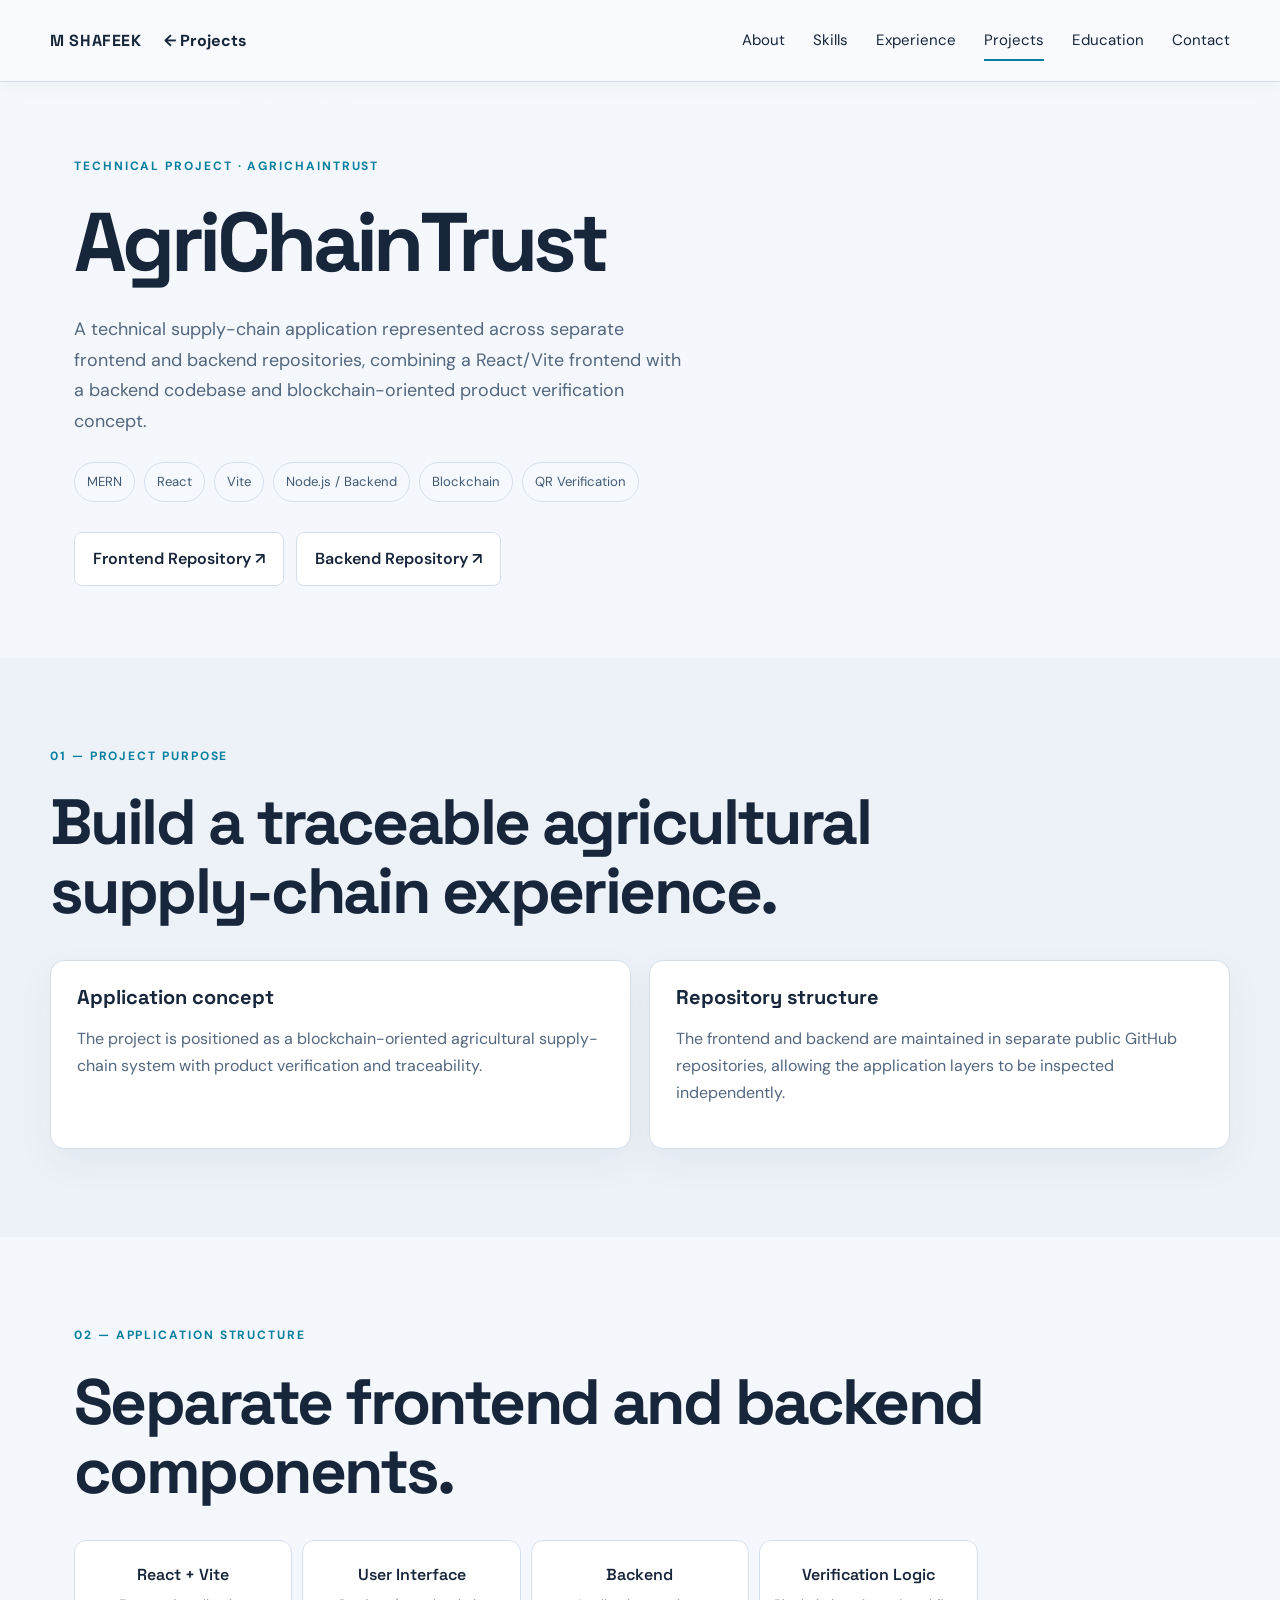
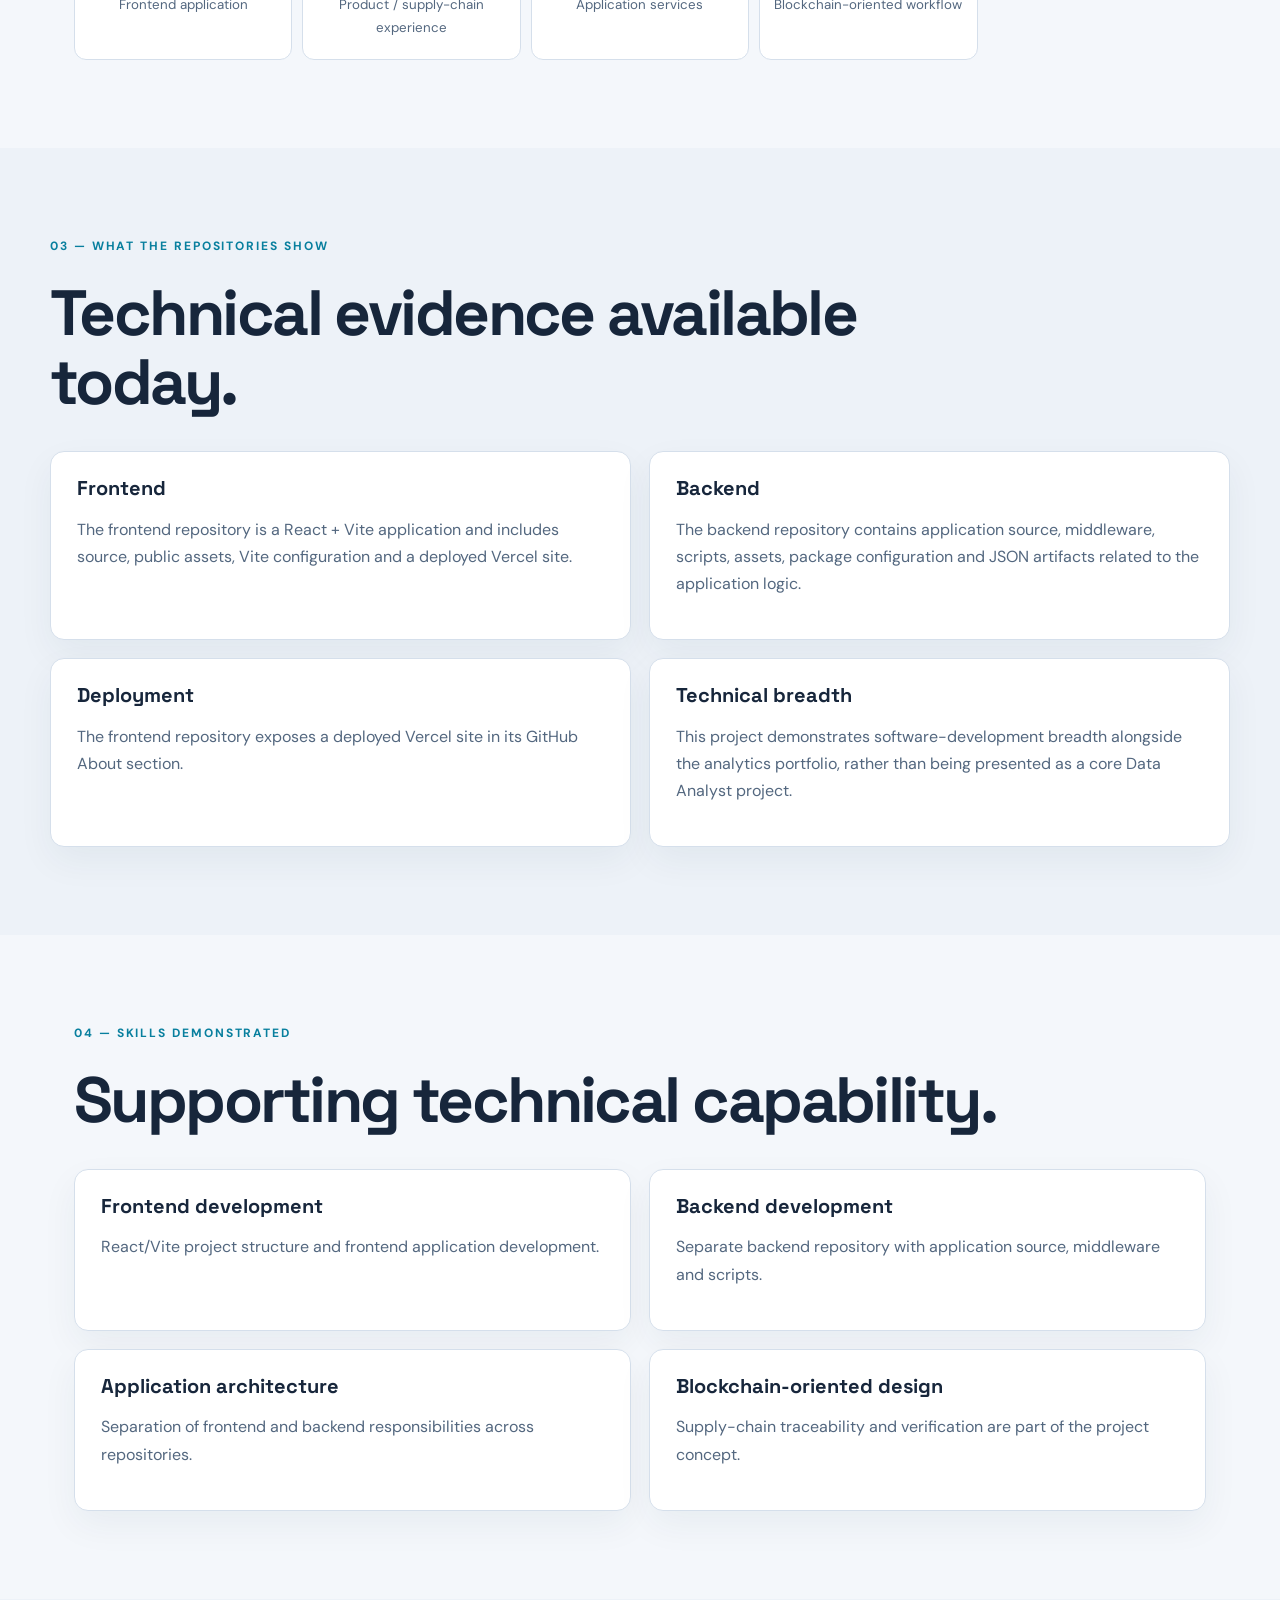
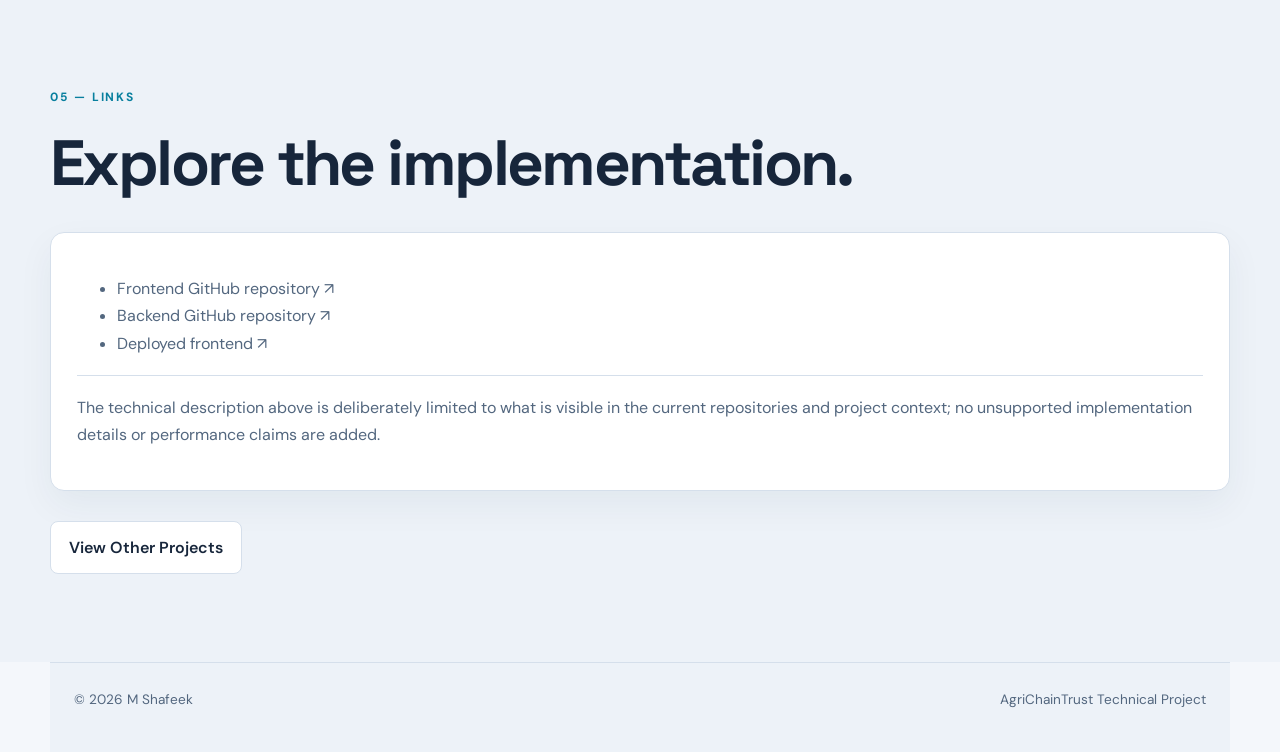
==== commit b55a0fc7: "Add files via upload" ====
--- a/agrichaintrust.html
+++ b/agrichaintrust.html
@@ -1,11 +1,11 @@
 <!DOCTYPE html><html lang="en"><head><meta charset="UTF-8"><meta name="viewport" content="width=device-width, initial-scale=1.0"><title>AgriChainTrust | M Shafeek</title><meta name="description" content="AgriChainTrust technical project case study by M Shafeek."><link rel="stylesheet" href="style.css"></head><body class="light-only">
 <div class="background-lines" aria-hidden="true"><span></span><span></span><span></span><span></span></div>
-<header class="nav"><div class="nav-left"><a class="brand" href="/">M SHAFEEK</a><a class="header-back" href="/#projects">← Projects</a></div><nav><a href="/#about">About</a><a href="/#skills">Skills</a><a href="/#experience">Experience</a><a href="/#projects" class="active">Projects</a><a href="/#education">Education</a><a href="/#contact">Contact</a></nav></header>
+<header class="nav"><div class="nav-left"><a class="brand" href="index.html">M SHAFEEK</a><a class="header-back" href="index.html#projects">← Projects</a></div><nav><a href="index.html#about">About</a><a href="index.html#skills">Skills</a><a href="index.html#experience">Experience</a><a href="index.html#projects" class="active">Projects</a><a href="index.html#education">Education</a><a href="index.html#contact">Contact</a></nav></header>
 <main>
 <section class="case-section case-hero"><div class="case-hero-grid"><div><p class="eyebrow">TECHNICAL PROJECT · AGRICHAINTRUST</p><h1>AgriChainTrust</h1><p class="lead">A technical supply-chain application represented across separate frontend and backend repositories, combining a React/Vite frontend with a backend codebase and blockchain-oriented product verification concept.</p><div class="case-meta"><span>MERN</span><span>React</span><span>Vite</span><span>Node.js / Backend</span><span>Blockchain</span><span>QR Verification</span></div><div class="case-cta"><a class="button primary" href="https://github.com/M-Shafeek06/agrichain-frontend" target="_blank" rel="noopener">Frontend Repository ↗</a><a class="button secondary" href="https://github.com/M-Shafeek06/agrichain-backend" target="_blank" rel="noopener">Backend Repository ↗</a></div></div></div></section>
 <section class="case-section alt"><div class="section-heading"><p class="eyebrow">01 — PROJECT PURPOSE</p><h2>Build a traceable agricultural supply-chain experience.</h2></div><div class="case-grid"><article class="case-card"><h3>Application concept</h3><p class="muted">The project is positioned as a blockchain-oriented agricultural supply-chain system with product verification and traceability.</p></article><article class="case-card"><h3>Repository structure</h3><p class="muted">The frontend and backend are maintained in separate public GitHub repositories, allowing the application layers to be inspected independently.</p></article></div></section>
 <section class="case-section"><div class="section-heading"><p class="eyebrow">02 — APPLICATION STRUCTURE</p><h2>Separate frontend and backend components.</h2></div><div class="architecture"><div class="arch-step">React + Vite<small>Frontend application</small></div><div class="arch-step">User Interface<small>Product / supply-chain experience</small></div><div class="arch-step">Backend<small>Application services</small></div><div class="arch-step">Verification Logic<small>Blockchain-oriented workflow</small></div></div></section>
 <section class="case-section alt"><div class="section-heading"><p class="eyebrow">03 — WHAT THE REPOSITORIES SHOW</p><h2>Technical evidence available today.</h2></div><div class="case-grid"><article class="case-card"><h3>Frontend</h3><p class="muted">The frontend repository is a React + Vite application and includes source, public assets, Vite configuration and a deployed Vercel site.</p></article><article class="case-card"><h3>Backend</h3><p class="muted">The backend repository contains application source, middleware, scripts, assets, package configuration and JSON artifacts related to the application logic.</p></article><article class="case-card"><h3>Deployment</h3><p class="muted">The frontend repository exposes a deployed Vercel site in its GitHub About section.</p></article><article class="case-card"><h3>Technical breadth</h3><p class="muted">This project demonstrates software-development breadth alongside the analytics portfolio, rather than being presented as a core Data Analyst project.</p></article></div></section>
 <section class="case-section"><div class="section-heading"><p class="eyebrow">04 — SKILLS DEMONSTRATED</p><h2>Supporting technical capability.</h2></div><div class="case-grid"><article class="case-card"><h3>Frontend development</h3><p class="muted">React/Vite project structure and frontend application development.</p></article><article class="case-card"><h3>Backend development</h3><p class="muted">Separate backend repository with application source, middleware and scripts.</p></article><article class="case-card"><h3>Application architecture</h3><p class="muted">Separation of frontend and backend responsibilities across repositories.</p></article><article class="case-card"><h3>Blockchain-oriented design</h3><p class="muted">Supply-chain traceability and verification are part of the project concept.</p></article></div></section>
-<section class="case-section alt"><div class="section-heading"><p class="eyebrow">05 — LINKS</p><h2>Explore the implementation.</h2></div><div class="case-card"><ul><li><a href="https://github.com/M-Shafeek06/agrichain-frontend" target="_blank" rel="noopener">Frontend GitHub repository ↗</a></li><li><a href="https://github.com/M-Shafeek06/agrichain-backend" target="_blank" rel="noopener">Backend GitHub repository ↗</a></li><li><a href="https://agrichain-frontend-alpha.vercel.app" target="_blank" rel="noopener">Deployed frontend ↗</a></li></ul><p class="muted evidence-note">The technical description above is deliberately limited to what is visible in the current repositories and project context; no unsupported implementation details or performance claims are added.</p></div><div class="case-cta"><a class="button secondary" href="/#projects">View Other Projects</a></div></section>
+<section class="case-section alt"><div class="section-heading"><p class="eyebrow">05 — LINKS</p><h2>Explore the implementation.</h2></div><div class="case-card"><ul><li><a href="https://github.com/M-Shafeek06/agrichain-frontend" target="_blank" rel="noopener">Frontend GitHub repository ↗</a></li><li><a href="https://github.com/M-Shafeek06/agrichain-backend" target="_blank" rel="noopener">Backend GitHub repository ↗</a></li><li><a href="https://agrichain-frontend-alpha.vercel.app" target="_blank" rel="noopener">Deployed frontend ↗</a></li></ul><p class="muted evidence-note">The technical description above is deliberately limited to what is visible in the current repositories and project context; no unsupported implementation details or performance claims are added.</p></div><div class="case-cta"><a class="button secondary" href="index.html#projects">View Other Projects</a></div></section>
 </main><footer><span>© 2026 M Shafeek</span><span>AgriChainTrust Technical Project</span></footer><script>const links=[...document.querySelectorAll('nav a')]; links.forEach(a=>a.classList.toggle('active',a.getAttribute('href')==='index.html#projects'));</script></body></html>
--- a/style.css
+++ b/style.css
@@ -462,3 +462,33 @@
 @media(max-width:900px){body.light-only .hero-open-roles>div{grid-template-columns:repeat(2,minmax(0,1fr))}body.light-only .project{min-height:300px}}
 @media(max-width:640px){body.light-only .hero-open-roles>div{grid-template-columns:repeat(2,minmax(0,1fr));gap:6px}body.light-only .hero-open-roles span{font-size:.7rem;padding:8px;min-height:40px}body.light-only .profile-photo-wrap{align-items:center;padding:14px;gap:12px}body.light-only .profile-photo,body.light-only .profile-initials{width:72px;height:72px;min-width:72px;border-radius:10px}body.light-only .profile-caption strong{font-size:1.05rem}body.light-only .profile-socials a{width:32px;height:32px}body.light-only .project{grid-template-columns:minmax(0,1fr) 76px;gap:10px;padding:14px;min-height:0}body.light-only .project-side{padding-left:8px}body.light-only .project-side span{font-size:.54rem;min-height:45px;padding:5px 3px}body.light-only .project h3{font-size:1.03rem}body.light-only .project-main>p:not(.project-number){font-size:.85rem}body.light-only .certifications-block{grid-template-columns:1fr}body.light-only .certifications-block>.section-heading{grid-column:auto}body.light-only .development-card{min-height:0}}
 @media(prefers-reduced-motion:reduce){body.light-only *,body.light-only *::before,body.light-only *::after{animation-duration:.01ms!important;animation-iteration-count:1!important;scroll-behavior:auto!important;transition-duration:.01ms!important}}
+
+
+/* FINAL FINISH — light-only palette, clear cards, square profile panel, and responsive layouts */
+body.light-only{--bg:#f4f7fb;--surface:#ffffff;--surface-2:#eaf0f7;--text:#17263b;--muted:#53677f;--accent:#087f9e;--line:#d5dfeb;background:#f4f7fb!important;color:#17263b!important;color-scheme:light}
+body.light-only .nav{background:rgba(248,250,253,.97)!important;border-bottom:1px solid #d5dfeb!important;color:#17263b!important}
+body.light-only .nav a,body.light-only .brand,body.light-only h1,body.light-only h2,body.light-only h3,body.light-only h4,body.light-only strong{color:#17263b}
+body.light-only p,body.light-only li,body.light-only .muted,body.light-only .lead{color:#53677f}
+body.light-only .alt,body.light-only .section.alt,body.light-only .case-section.alt{background:#edf2f8!important}
+body.light-only .hero-card,body.light-only .profile-photo-wrap,body.light-only .skill-grid article,body.light-only .project,body.light-only .info-card,body.light-only .case-card,body.light-only .development-card,body.light-only .timeline-item,body.light-only .contact,body.light-only .case-visual,body.light-only .dashboard-gallery figure,body.light-only .ifai-shot,body.light-only .ifai-architecture-figure{background:#fff!important;border-color:#d5dfeb!important;color:#17263b!important;box-shadow:0 14px 36px rgba(26,48,74,.055)}
+body.light-only .tool-grid{border-color:#d5dfeb;background:#fff}body.light-only .tool-grid div{background:#f8fafc!important;border-color:#d5dfeb!important}body.light-only .tool-grid strong{color:#17263b!important}body.light-only .tool-grid div::after{border-color:#087f9e}
+body.light-only .hero-card::after{background:#d5dfeb}body.light-only .toolkit-top{border-bottom-color:#d5dfeb}body.light-only .toolkit-subtitle{color:#087f9e}
+body.light-only .tag,body.light-only .case-meta span{background:#eaf0f7;border-color:#d5dfeb;color:#37516c}body.light-only .button.primary,body.light-only .button.secondary{background:#fff!important;color:#17263b!important;border-color:#d5dfeb!important}body.light-only .button:hover{border-color:#087f9e!important;color:#087f9e!important}
+body.light-only .project-side{background:#edf2f8!important;border-color:#d5dfeb!important}body.light-only .project-side span{background:#fff!important;color:#53677f!important;border-color:#d5dfeb!important}body.light-only .project-side span:first-child{color:#087f9e!important;border-color:#a9d8e2!important}
+body.light-only .timeline{gap:14px}body.light-only .timeline-item{padding:24px;border:1px solid #d5dfeb;border-radius:14px;display:grid;grid-template-columns:190px minmax(0,1fr);gap:26px;align-items:start}body.light-only .timeline-item .date{color:#087f9e;font-weight:700;font-size:.83rem;letter-spacing:.02em}body.light-only .timeline-item h3{margin-bottom:10px}body.light-only .timeline-item ul{margin-top:8px}
+body.light-only .experience-development{display:grid;grid-template-columns:repeat(2,minmax(0,1fr));gap:16px;margin-top:28px}body.light-only .certifications-block>.section-heading{grid-column:1/-1}body.light-only .certifications-block{display:grid;grid-template-columns:repeat(2,minmax(0,1fr));gap:16px}body.light-only .certifications-block .section-heading{grid-column:1/-1;margin-bottom:4px}body.light-only .development-card{min-width:0;min-height:180px;padding:22px;justify-content:space-between}body.light-only .development-card h3{overflow-wrap:anywhere}body.light-only .development-card .button{white-space:normal}
+body.light-only .project-grid{grid-template-columns:repeat(2,minmax(0,1fr));gap:18px}body.light-only .project{height:auto;min-height:330px;grid-template-columns:minmax(0,1fr) 98px;gap:16px;padding:22px}body.light-only .project-main h3{line-height:1.18}body.light-only .project p{line-height:1.7}body.light-only .project-actions{gap:14px;flex-wrap:wrap}
+body.light-only .contact .actions .button{background:#fff!important;color:#17263b!important;border:1px solid #d5dfeb!important;box-shadow:none!important}body.light-only .contact .actions .button:hover{border-color:#087f9e!important;color:#087f9e!important}
+body.light-only .background-lines{opacity:.42}body.light-only .background-lines::before,body.light-only .background-lines::after{border-color:rgba(8,127,158,.09)}body.light-only .background-lines span{background:rgba(83,103,127,.10)}
+/* Subtle decorative dot field; purely decorative and low contrast. */
+body.light-only .background-lines{background-image:radial-gradient(circle,rgba(8,127,158,.13) 1px,transparent 1.4px);background-size:28px 28px;mask-image:linear-gradient(to bottom,rgba(0,0,0,.55),transparent 72%)}
+/* The profile/social panel is intentionally square and vertically composed. */
+body.light-only .hero-visual-stack{max-width:430px;gap:20px;align-items:center}
+body.light-only .profile-photo-wrap{width:min(100%,330px);aspect-ratio:1/1;min-height:0;padding:28px;display:flex;flex-direction:column;align-items:center;justify-content:center;gap:18px;border-radius:24px!important;text-align:center;box-sizing:border-box}
+body.light-only .profile-photo{width:126px;height:126px;aspect-ratio:1/1;object-fit:cover;border-radius:18px!important;border:2px solid #087f9e;background:#edf2f8}
+body.light-only .profile-caption{display:flex;flex-direction:column;align-items:center;gap:13px}body.light-only .profile-caption>strong{font-size:1.35rem}body.light-only .profile-socials{display:flex;justify-content:center;gap:10px;flex-wrap:wrap}body.light-only .profile-socials a{width:42px;height:42px;border-radius:10px;background:#f7f9fc!important;color:#53677f!important;border-color:#d5dfeb!important}body.light-only .profile-socials a:hover{color:#087f9e!important;border-color:#087f9e!important}
+/* All 15 opportunities are presented in a clean five-column grid on desktop. */
+body.light-only .hero-open-roles{max-width:100%;margin-top:30px}body.light-only .hero-open-roles>p{color:#087f9e}body.light-only .hero-open-roles>div{display:grid;grid-template-columns:repeat(5,minmax(0,1fr));gap:9px}body.light-only .hero-open-roles span{display:flex;align-items:center;min-height:54px;padding:10px 12px;border:1px solid #d5dfeb;border-radius:11px;background:#fff!important;color:#405773!important;font-size:.78rem;line-height:1.4;overflow-wrap:anywhere}body.light-only .hero-open-roles span:hover{border-color:#087f9e;background:#f0fafc!important}
+@media(max-width:1050px){body.light-only .hero{gap:36px}body.light-only .hero-open-roles>div{grid-template-columns:repeat(3,minmax(0,1fr))}body.light-only .project-grid{grid-template-columns:repeat(2,minmax(0,1fr))}}
+@media(max-width:760px){body.light-only .hero{grid-template-columns:1fr;padding-top:55px;gap:35px}body.light-only .hero-visual-stack{max-width:100%}body.light-only .profile-photo-wrap{width:min(100%,300px)}body.light-only .hero-open-roles>div{grid-template-columns:repeat(2,minmax(0,1fr))}body.light-only .project-grid,body.light-only .certifications-block,body.light-only .experience-development{grid-template-columns:1fr}body.light-only .timeline-item{grid-template-columns:1fr;gap:7px}body.light-only .project{min-height:0;grid-template-columns:minmax(0,1fr) 84px;padding:18px}body.light-only .project-side span{min-height:48px}}
+@media(max-width:480px){body.light-only .hero-open-roles>div{grid-template-columns:1fr 1fr}body.light-only .hero-open-roles span{font-size:.72rem;padding:9px}body.light-only .project{grid-template-columns:1fr}body.light-only .project-side{border-left:0;border-top:1px solid #d5dfeb;padding:12px 0 0;display:grid;grid-template-columns:repeat(3,minmax(0,1fr))}body.light-only .project-side span{min-height:44px}body.light-only .profile-photo-wrap{padding:22px}}
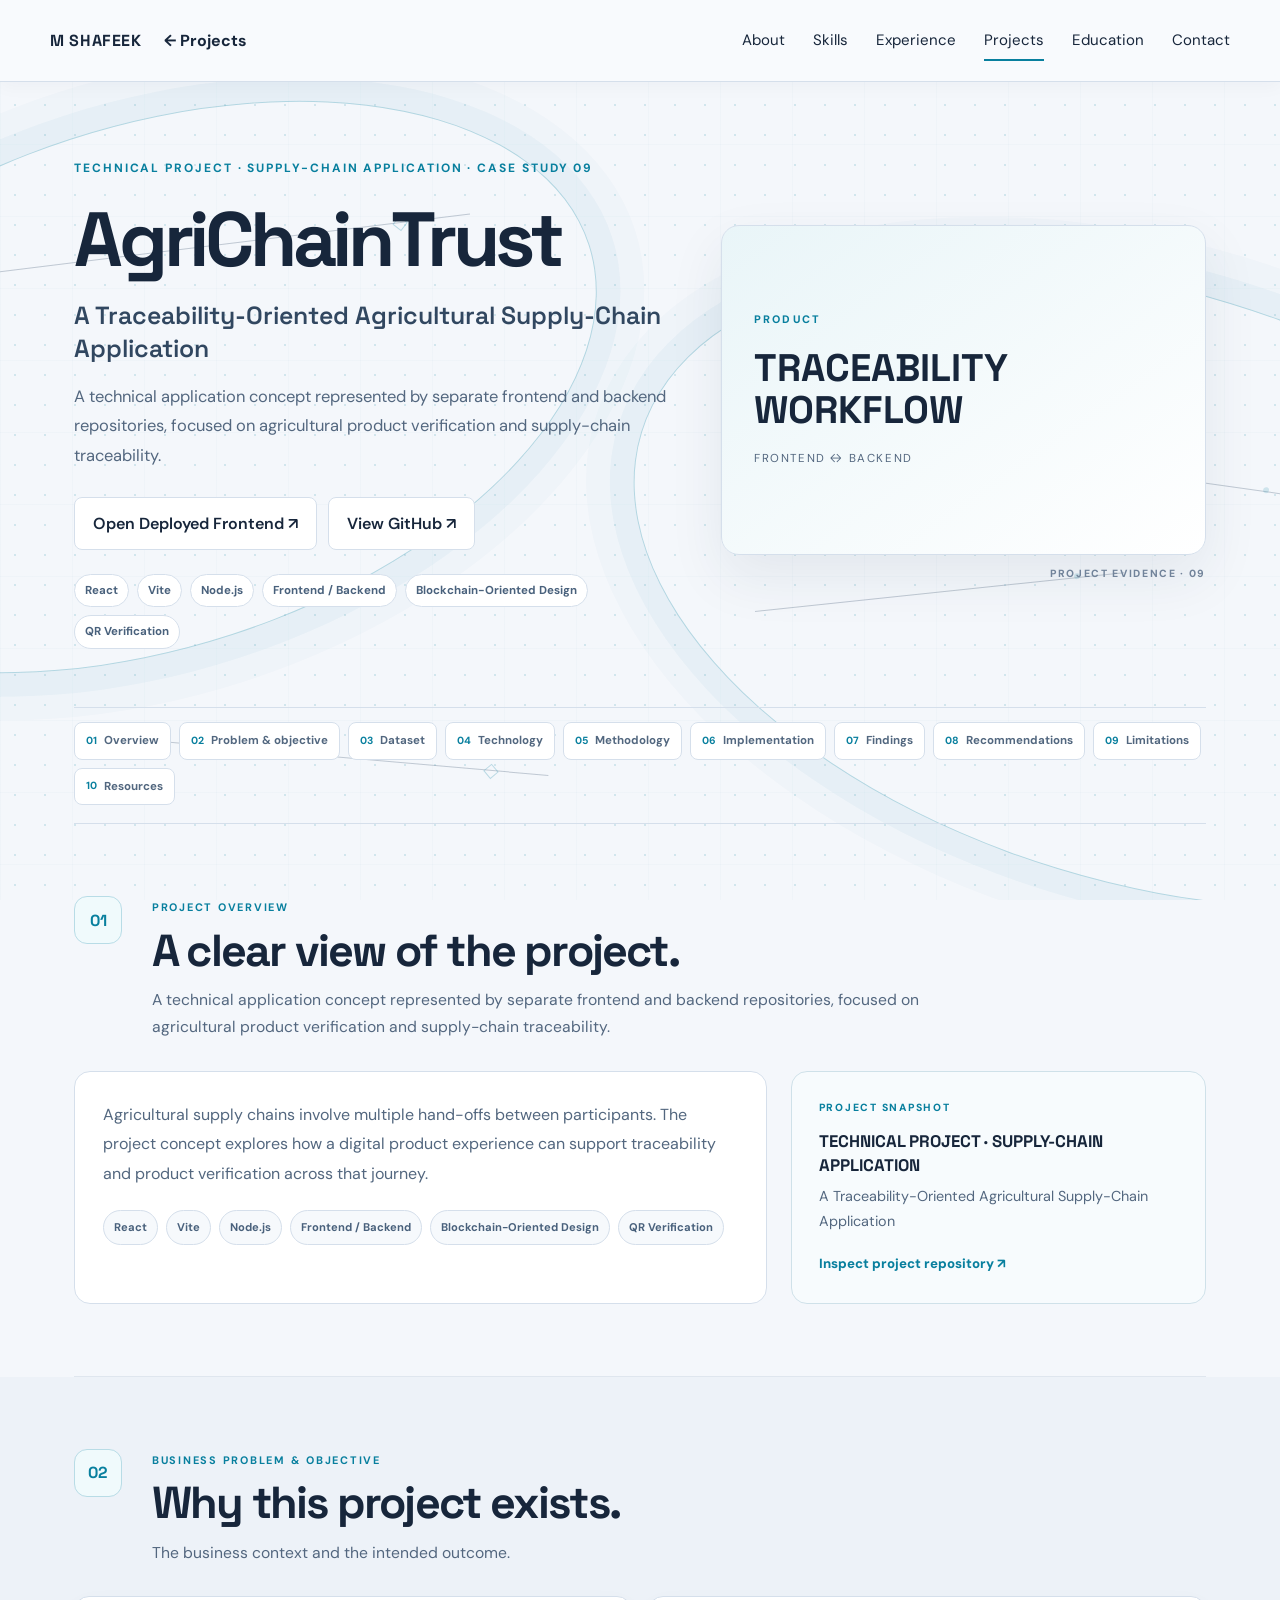
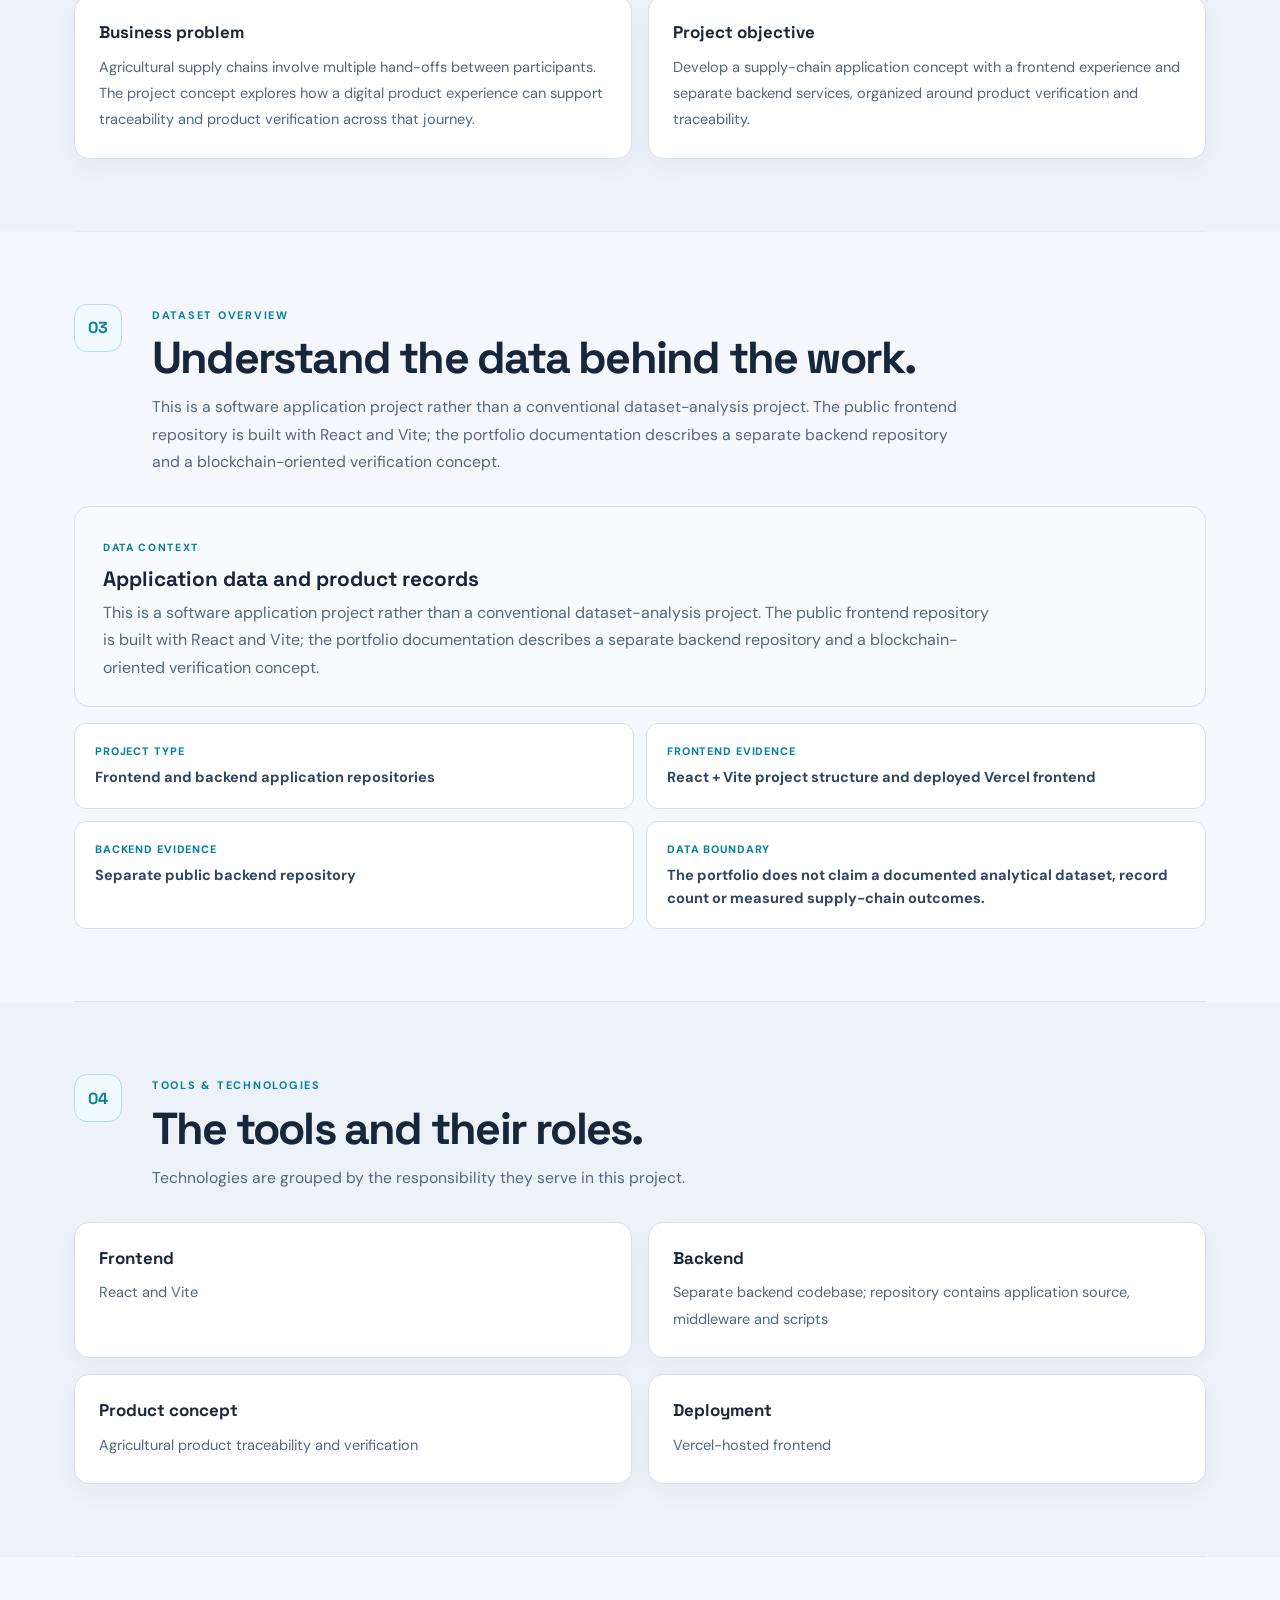
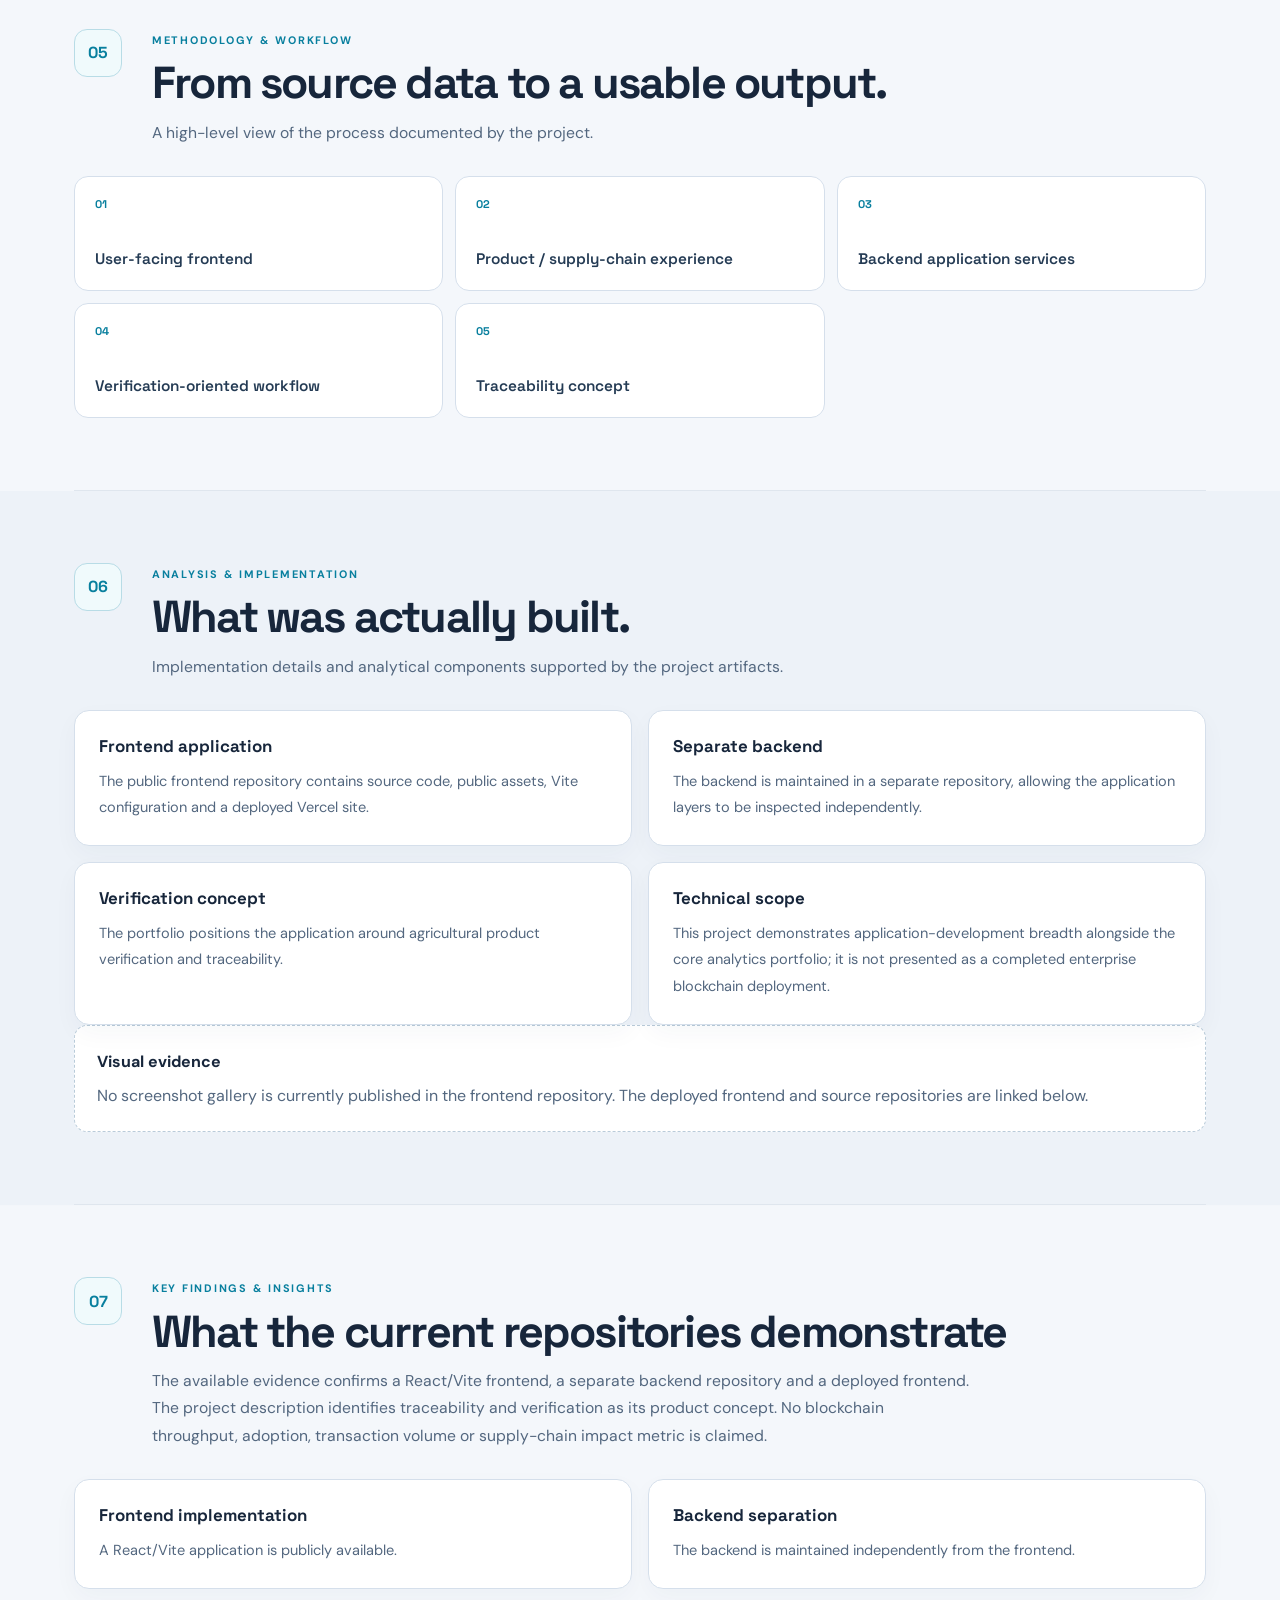
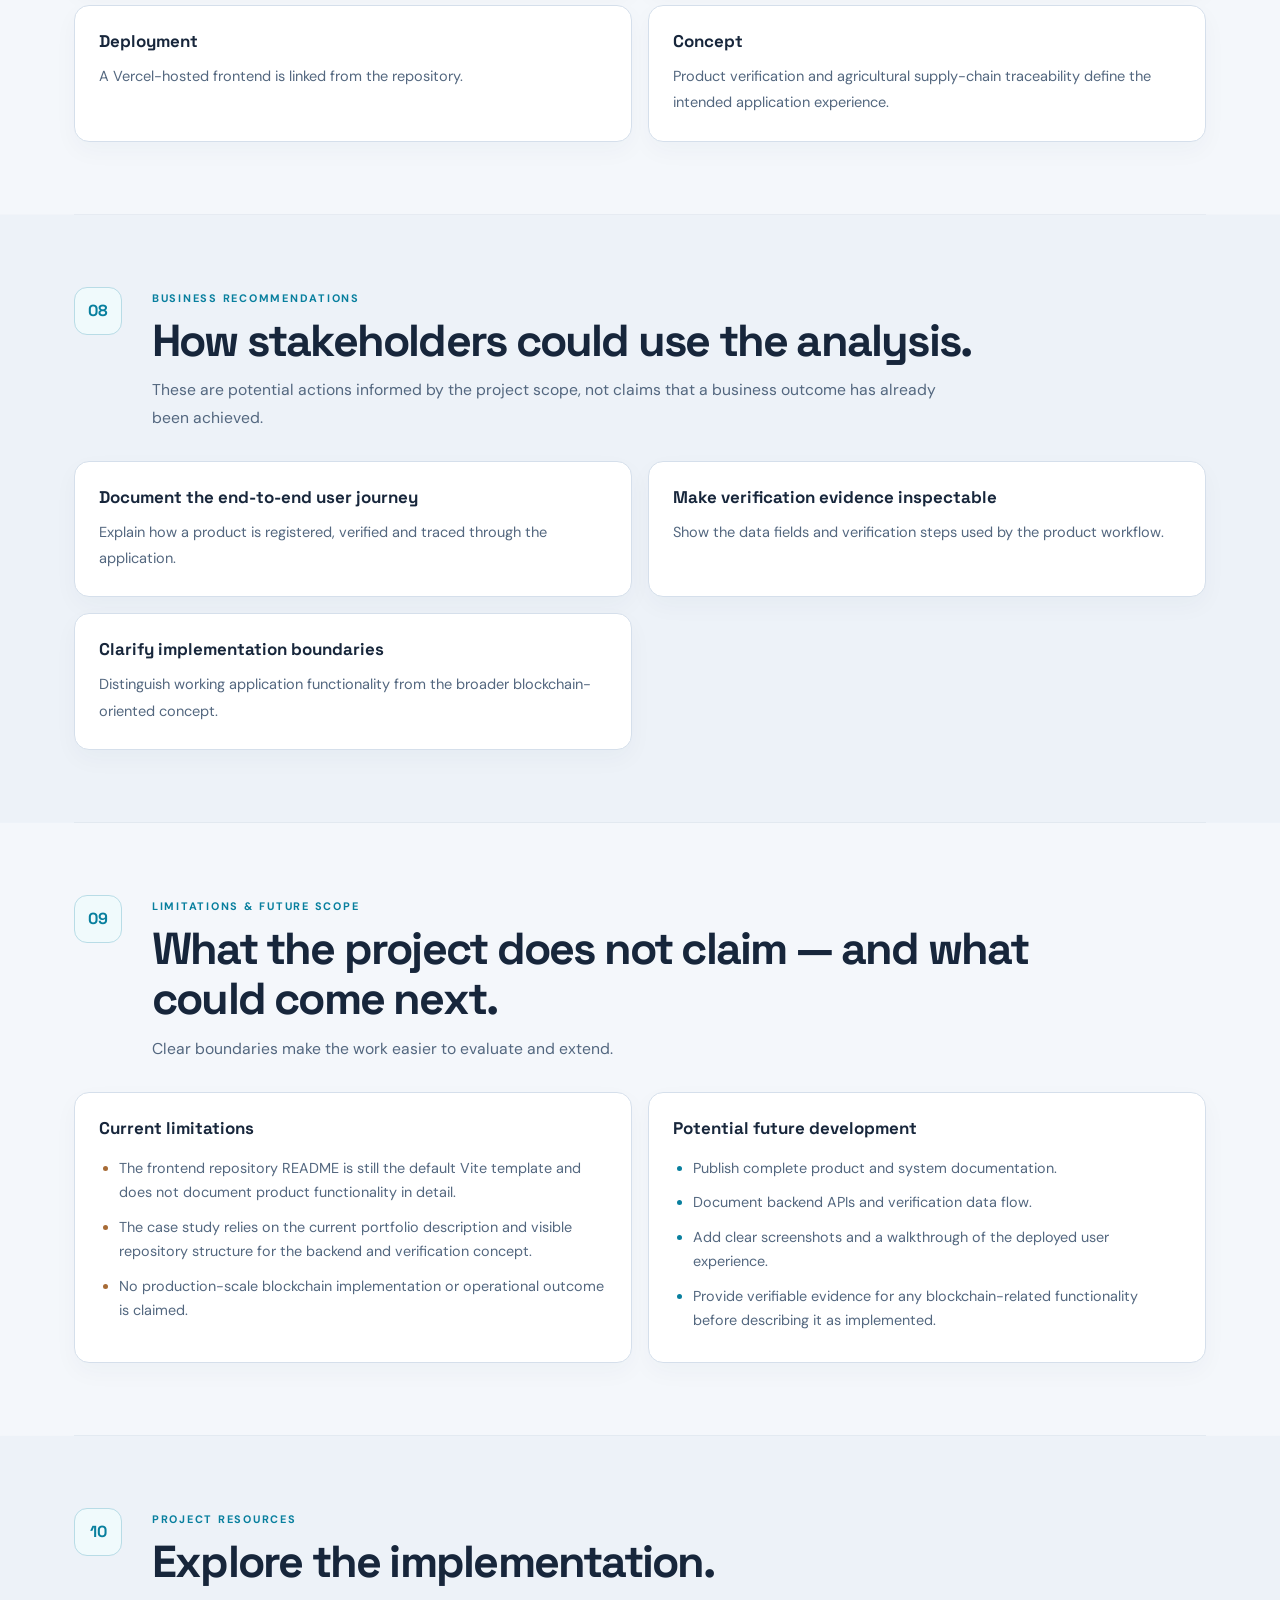
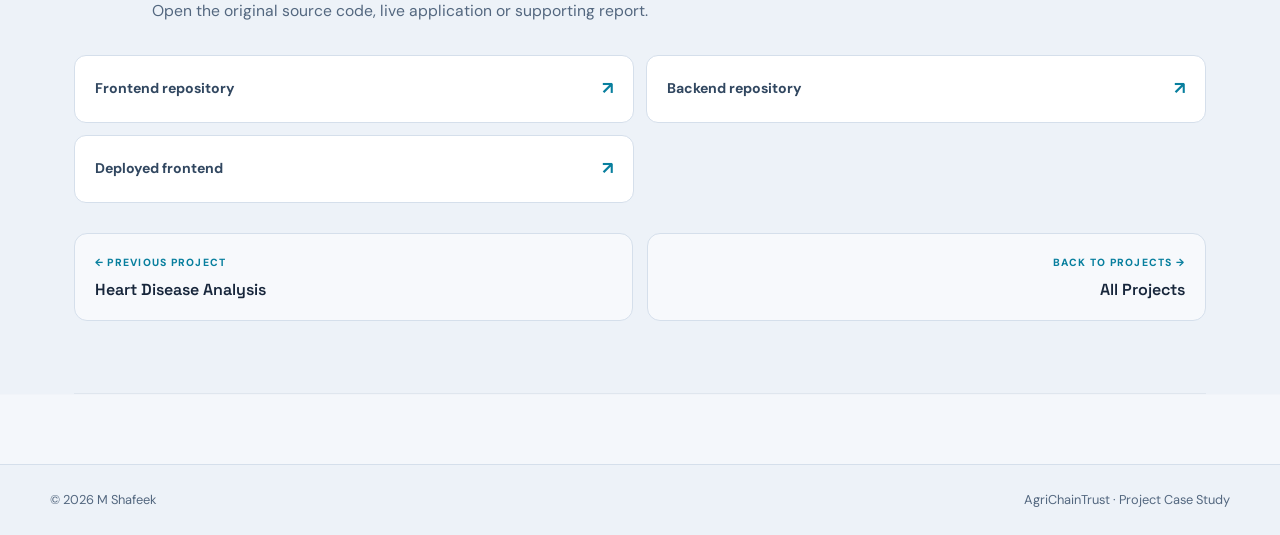
==== commit 8ea61c3d: "Add files via upload" ====
--- a/agrichaintrust.html
+++ b/agrichaintrust.html
@@ -1,11 +1 @@
-<!DOCTYPE html><html lang="en"><head><meta charset="UTF-8"><meta name="viewport" content="width=device-width, initial-scale=1.0"><title>AgriChainTrust | M Shafeek</title><meta name="description" content="AgriChainTrust technical project case study by M Shafeek."><link rel="stylesheet" href="style.css"></head><body class="light-only">
-<div class="background-lines" aria-hidden="true"><span></span><span></span><span></span><span></span></div>
-<header class="nav"><div class="nav-left"><a class="brand" href="index.html">M SHAFEEK</a><a class="header-back" href="index.html#projects">← Projects</a></div><nav><a href="index.html#about">About</a><a href="index.html#skills">Skills</a><a href="index.html#experience">Experience</a><a href="index.html#projects" class="active">Projects</a><a href="index.html#education">Education</a><a href="index.html#contact">Contact</a></nav></header>
-<main>
-<section class="case-section case-hero"><div class="case-hero-grid"><div><p class="eyebrow">TECHNICAL PROJECT · AGRICHAINTRUST</p><h1>AgriChainTrust</h1><p class="lead">A technical supply-chain application represented across separate frontend and backend repositories, combining a React/Vite frontend with a backend codebase and blockchain-oriented product verification concept.</p><div class="case-meta"><span>MERN</span><span>React</span><span>Vite</span><span>Node.js / Backend</span><span>Blockchain</span><span>QR Verification</span></div><div class="case-cta"><a class="button primary" href="https://github.com/M-Shafeek06/agrichain-frontend" target="_blank" rel="noopener">Frontend Repository ↗</a><a class="button secondary" href="https://github.com/M-Shafeek06/agrichain-backend" target="_blank" rel="noopener">Backend Repository ↗</a></div></div></div></section>
-<section class="case-section alt"><div class="section-heading"><p class="eyebrow">01 — PROJECT PURPOSE</p><h2>Build a traceable agricultural supply-chain experience.</h2></div><div class="case-grid"><article class="case-card"><h3>Application concept</h3><p class="muted">The project is positioned as a blockchain-oriented agricultural supply-chain system with product verification and traceability.</p></article><article class="case-card"><h3>Repository structure</h3><p class="muted">The frontend and backend are maintained in separate public GitHub repositories, allowing the application layers to be inspected independently.</p></article></div></section>
-<section class="case-section"><div class="section-heading"><p class="eyebrow">02 — APPLICATION STRUCTURE</p><h2>Separate frontend and backend components.</h2></div><div class="architecture"><div class="arch-step">React + Vite<small>Frontend application</small></div><div class="arch-step">User Interface<small>Product / supply-chain experience</small></div><div class="arch-step">Backend<small>Application services</small></div><div class="arch-step">Verification Logic<small>Blockchain-oriented workflow</small></div></div></section>
-<section class="case-section alt"><div class="section-heading"><p class="eyebrow">03 — WHAT THE REPOSITORIES SHOW</p><h2>Technical evidence available today.</h2></div><div class="case-grid"><article class="case-card"><h3>Frontend</h3><p class="muted">The frontend repository is a React + Vite application and includes source, public assets, Vite configuration and a deployed Vercel site.</p></article><article class="case-card"><h3>Backend</h3><p class="muted">The backend repository contains application source, middleware, scripts, assets, package configuration and JSON artifacts related to the application logic.</p></article><article class="case-card"><h3>Deployment</h3><p class="muted">The frontend repository exposes a deployed Vercel site in its GitHub About section.</p></article><article class="case-card"><h3>Technical breadth</h3><p class="muted">This project demonstrates software-development breadth alongside the analytics portfolio, rather than being presented as a core Data Analyst project.</p></article></div></section>
-<section class="case-section"><div class="section-heading"><p class="eyebrow">04 — SKILLS DEMONSTRATED</p><h2>Supporting technical capability.</h2></div><div class="case-grid"><article class="case-card"><h3>Frontend development</h3><p class="muted">React/Vite project structure and frontend application development.</p></article><article class="case-card"><h3>Backend development</h3><p class="muted">Separate backend repository with application source, middleware and scripts.</p></article><article class="case-card"><h3>Application architecture</h3><p class="muted">Separation of frontend and backend responsibilities across repositories.</p></article><article class="case-card"><h3>Blockchain-oriented design</h3><p class="muted">Supply-chain traceability and verification are part of the project concept.</p></article></div></section>
-<section class="case-section alt"><div class="section-heading"><p class="eyebrow">05 — LINKS</p><h2>Explore the implementation.</h2></div><div class="case-card"><ul><li><a href="https://github.com/M-Shafeek06/agrichain-frontend" target="_blank" rel="noopener">Frontend GitHub repository ↗</a></li><li><a href="https://github.com/M-Shafeek06/agrichain-backend" target="_blank" rel="noopener">Backend GitHub repository ↗</a></li><li><a href="https://agrichain-frontend-alpha.vercel.app" target="_blank" rel="noopener">Deployed frontend ↗</a></li></ul><p class="muted evidence-note">The technical description above is deliberately limited to what is visible in the current repositories and project context; no unsupported implementation details or performance claims are added.</p></div><div class="case-cta"><a class="button secondary" href="index.html#projects">View Other Projects</a></div></section>
-</main><footer><span>© 2026 M Shafeek</span><span>AgriChainTrust Technical Project</span></footer><script>const links=[...document.querySelectorAll('nav a')]; links.forEach(a=>a.classList.toggle('active',a.getAttribute('href')==='index.html#projects'));</script></body></html>+<!DOCTYPE html><html lang="en"><head><meta charset="UTF-8"><meta name="viewport" content="width=device-width, initial-scale=1.0"><meta name="description" content="A technical application concept represented by separate frontend and backend repositories, focused on agricultural product verification and supply-chain traceability."><title>AgriChainTrust | M Shafeek</title><link rel="stylesheet" href="style.css"></head><body class="light-only case-study-page"><div class="background-lines" aria-hidden="true"><span></span><span></span><span></span><span></span></div><header class="nav"><div class="nav-left"><a class="brand" href="index.html">M SHAFEEK</a><a class="header-back" href="index.html#projects">← Projects</a></div><nav aria-label="Primary navigation"><a href="index.html#about">About</a><a href="index.html#skills">Skills</a><a href="index.html#experience">Experience</a><a class="active" href="index.html#projects">Projects</a><a href="index.html#education">Education</a><a href="index.html#contact">Contact</a></nav></header><main class="cs-main"><section class="cs-hero"><div class="cs-hero-copy"><p class="eyebrow">TECHNICAL PROJECT · SUPPLY-CHAIN APPLICATION · CASE STUDY 09</p><h1>AgriChainTrust</h1><p class="cs-subtitle">A Traceability-Oriented Agricultural Supply-Chain Application</p><p class="cs-lead">A technical application concept represented by separate frontend and backend repositories, focused on agricultural product verification and supply-chain traceability.</p><div class="cs-hero-actions"><a class="button primary" href="https://agrichain-frontend-alpha.vercel.app" target="_blank" rel="noopener">Open Deployed Frontend ↗</a><a class="button secondary" href="https://github.com/M-Shafeek06/agrichain-frontend" target="_blank" rel="noopener">View GitHub ↗</a></div><div class="cs-hero-tags"><span>React</span><span>Vite</span><span>Node.js</span><span>Frontend / Backend</span><span>Blockchain-Oriented Design</span><span>QR Verification</span></div></div><div class="cs-hero-visual"><div class="cs-hero-graphic"><span>PRODUCT</span><strong>TRACEABILITY<br>WORKFLOW</strong><i>FRONTEND ↔ BACKEND</i></div><span class="cs-visual-caption">PROJECT EVIDENCE · 09</span></div></section><nav class="cs-toc" aria-label="Case study sections"><a href="#section-1"><span>01</span>Overview</a><a href="#section-2"><span>02</span>Problem & objective</a><a href="#section-3"><span>03</span>Dataset</a><a href="#section-4"><span>04</span>Technology</a><a href="#section-5"><span>05</span>Methodology</a><a href="#section-6"><span>06</span>Implementation</a><a href="#section-7"><span>07</span>Findings</a><a href="#section-8"><span>08</span>Recommendations</a><a href="#section-9"><span>09</span>Limitations</a><a href="#section-10"><span>10</span>Resources</a></nav><section class="cs-section" id="section-1"><div class="cs-section-inner"><div class="cs-section-heading"><span class="cs-index">01</span><div><p class="eyebrow">PROJECT OVERVIEW</p><h2>A clear view of the project.</h2><p class="cs-intro">A technical application concept represented by separate frontend and backend repositories, focused on agricultural product verification and supply-chain traceability.</p></div></div><div class="cs-overview-grid"><div class="cs-overview-copy"><p>Agricultural supply chains involve multiple hand-offs between participants. The project concept explores how a digital product experience can support traceability and product verification across that journey.</p><div class="cs-tags"><span>React</span><span>Vite</span><span>Node.js</span><span>Frontend / Backend</span><span>Blockchain-Oriented Design</span><span>QR Verification</span></div></div><div class="cs-stat-panel"><span class="cs-panel-label">PROJECT SNAPSHOT</span><strong>TECHNICAL PROJECT · SUPPLY-CHAIN APPLICATION</strong><p>A Traceability-Oriented Agricultural Supply-Chain Application</p><a href="https://github.com/M-Shafeek06/agrichain-frontend" target="_blank" rel="noopener">Inspect project repository ↗</a></div></div></div></section><section class="cs-section cs-section-alt" id="section-2"><div class="cs-section-inner"><div class="cs-section-heading"><span class="cs-index">02</span><div><p class="eyebrow">BUSINESS PROBLEM &amp; OBJECTIVE</p><h2>Why this project exists.</h2><p class="cs-intro">The business context and the intended outcome.</p></div></div><div class="cs-card-grid"><article class="cs-card"><h3>Business problem</h3><p>Agricultural supply chains involve multiple hand-offs between participants. The project concept explores how a digital product experience can support traceability and product verification across that journey.</p></article><article class="cs-card"><h3>Project objective</h3><p>Develop a supply-chain application concept with a frontend experience and separate backend services, organized around product verification and traceability.</p></article></div></div></section><section class="cs-section" id="section-3"><div class="cs-section-inner"><div class="cs-section-heading"><span class="cs-index">03</span><div><p class="eyebrow">DATASET OVERVIEW</p><h2>Understand the data behind the work.</h2><p class="cs-intro">This is a software application project rather than a conventional dataset-analysis project. The public frontend repository is built with React and Vite; the portfolio documentation describes a separate backend repository and a blockchain-oriented verification concept.</p></div></div><div class="cs-dataset-head"><span>DATA CONTEXT</span><h3>Application data and product records</h3><p>This is a software application project rather than a conventional dataset-analysis project. The public frontend repository is built with React and Vite; the portfolio documentation describes a separate backend repository and a blockchain-oriented verification concept.</p></div><div class="cs-fact-grid"><article><span>Project type</span><strong>Frontend and backend application repositories</strong></article><article><span>Frontend evidence</span><strong>React + Vite project structure and deployed Vercel frontend</strong></article><article><span>Backend evidence</span><strong>Separate public backend repository</strong></article><article><span>Data boundary</span><strong>The portfolio does not claim a documented analytical dataset, record count or measured supply-chain outcomes.</strong></article></div></div></section><section class="cs-section cs-section-alt" id="section-4"><div class="cs-section-inner"><div class="cs-section-heading"><span class="cs-index">04</span><div><p class="eyebrow">TOOLS &amp; TECHNOLOGIES</p><h2>The tools and their roles.</h2><p class="cs-intro">Technologies are grouped by the responsibility they serve in this project.</p></div></div><div class="cs-card-grid"><article class="cs-card"><h3>Frontend</h3><p>React and Vite</p></article><article class="cs-card"><h3>Backend</h3><p>Separate backend codebase; repository contains application source, middleware and scripts</p></article><article class="cs-card"><h3>Product concept</h3><p>Agricultural product traceability and verification</p></article><article class="cs-card"><h3>Deployment</h3><p>Vercel-hosted frontend</p></article></div></div></section><section class="cs-section" id="section-5"><div class="cs-section-inner"><div class="cs-section-heading"><span class="cs-index">05</span><div><p class="eyebrow">METHODOLOGY &amp; WORKFLOW</p><h2>From source data to a usable output.</h2><p class="cs-intro">A high-level view of the process documented by the project.</p></div></div><div class="cs-workflow"><div class="cs-workflow-step"><span>01</span><strong>User-facing frontend</strong></div><div class="cs-workflow-step"><span>02</span><strong>Product / supply-chain experience</strong></div><div class="cs-workflow-step"><span>03</span><strong>Backend application services</strong></div><div class="cs-workflow-step"><span>04</span><strong>Verification-oriented workflow</strong></div><div class="cs-workflow-step"><span>05</span><strong>Traceability concept</strong></div></div></div></section><section class="cs-section cs-section-alt" id="section-6"><div class="cs-section-inner"><div class="cs-section-heading"><span class="cs-index">06</span><div><p class="eyebrow">ANALYSIS &amp; IMPLEMENTATION</p><h2>What was actually built.</h2><p class="cs-intro">Implementation details and analytical components supported by the project artifacts.</p></div></div><div class="cs-card-grid"><article class="cs-card"><h3>Frontend application</h3><p>The public frontend repository contains source code, public assets, Vite configuration and a deployed Vercel site.</p></article><article class="cs-card"><h3>Separate backend</h3><p>The backend is maintained in a separate repository, allowing the application layers to be inspected independently.</p></article><article class="cs-card"><h3>Verification concept</h3><p>The portfolio positions the application around agricultural product verification and traceability.</p></article><article class="cs-card"><h3>Technical scope</h3><p>This project demonstrates application-development breadth alongside the core analytics portfolio; it is not presented as a completed enterprise blockchain deployment.</p></article></div><div class="cs-note"><strong>Visual evidence</strong><p>No screenshot gallery is currently published in the frontend repository. The deployed frontend and source repositories are linked below.</p></div></div></section><section class="cs-section" id="section-7"><div class="cs-section-inner"><div class="cs-section-heading"><span class="cs-index">07</span><div><p class="eyebrow">KEY FINDINGS &amp; INSIGHTS</p><h2>What the current repositories demonstrate</h2><p class="cs-intro">The available evidence confirms a React/Vite frontend, a separate backend repository and a deployed frontend. The project description identifies traceability and verification as its product concept. No blockchain throughput, adoption, transaction volume or supply-chain impact metric is claimed.</p></div></div><div class="cs-card-grid"><article class="cs-card"><h3>Frontend implementation</h3><p>A React/Vite application is publicly available.</p></article><article class="cs-card"><h3>Backend separation</h3><p>The backend is maintained independently from the frontend.</p></article><article class="cs-card"><h3>Deployment</h3><p>A Vercel-hosted frontend is linked from the repository.</p></article><article class="cs-card"><h3>Concept</h3><p>Product verification and agricultural supply-chain traceability define the intended application experience.</p></article></div></div></section><section class="cs-section cs-section-alt" id="section-8"><div class="cs-section-inner"><div class="cs-section-heading"><span class="cs-index">08</span><div><p class="eyebrow">BUSINESS RECOMMENDATIONS</p><h2>How stakeholders could use the analysis.</h2><p class="cs-intro">These are potential actions informed by the project scope, not claims that a business outcome has already been achieved.</p></div></div><div class="cs-card-grid"><article class="cs-card"><h3>Document the end-to-end user journey</h3><p>Explain how a product is registered, verified and traced through the application.</p></article><article class="cs-card"><h3>Make verification evidence inspectable</h3><p>Show the data fields and verification steps used by the product workflow.</p></article><article class="cs-card"><h3>Clarify implementation boundaries</h3><p>Distinguish working application functionality from the broader blockchain-oriented concept.</p></article></div></div></section><section class="cs-section" id="section-9"><div class="cs-section-inner"><div class="cs-section-heading"><span class="cs-index">09</span><div><p class="eyebrow">LIMITATIONS &amp; FUTURE SCOPE</p><h2>What the project does not claim — and what could come next.</h2><p class="cs-intro">Clear boundaries make the work easier to evaluate and extend.</p></div></div><div class="cs-two-col"><article class="cs-card cs-limits"><h3>Current limitations</h3><ul class="cs-list"><li>The frontend repository README is still the default Vite template and does not document product functionality in detail.</li><li>The case study relies on the current portfolio description and visible repository structure for the backend and verification concept.</li><li>No production-scale blockchain implementation or operational outcome is claimed.</li></ul></article><article class="cs-card cs-future"><h3>Potential future development</h3><ul class="cs-list"><li>Publish complete product and system documentation.</li><li>Document backend APIs and verification data flow.</li><li>Add clear screenshots and a walkthrough of the deployed user experience.</li><li>Provide verifiable evidence for any blockchain-related functionality before describing it as implemented.</li></ul></article></div></div></section><section class="cs-section cs-section-alt" id="section-10"><div class="cs-section-inner"><div class="cs-section-heading"><span class="cs-index">10</span><div><p class="eyebrow">PROJECT RESOURCES</p><h2>Explore the implementation.</h2><p class="cs-intro">Open the original source code, live application or supporting report.</p></div></div><div class="cs-resource-grid"><a class="cs-resource" href="https://github.com/M-Shafeek06/agrichain-frontend" target="_blank" rel="noopener"><span>Frontend repository</span><b>↗</b></a><a class="cs-resource" href="https://github.com/M-Shafeek06/agrichain-backend" target="_blank" rel="noopener"><span>Backend repository</span><b>↗</b></a><a class="cs-resource" href="https://agrichain-frontend-alpha.vercel.app" target="_blank" rel="noopener"><span>Deployed frontend</span><b>↗</b></a></div><div class="cs-project-nav"><a href="heart-disease-analysis.html"><small>← PREVIOUS PROJECT</small><strong>Heart Disease Analysis</strong></a><a class="next" href="index.html#projects"><small>BACK TO PROJECTS →</small><strong>All Projects</strong></a></div></div></section></main><footer><span>© 2026 M Shafeek</span><span>AgriChainTrust · Project Case Study</span></footer></body></html>
--- a/style.css
+++ b/style.css
@@ -50,8 +50,8 @@
   .home-page .background-lines span{animation:none;}
 }
 
-.background-lines{position:fixed;inset:0;z-index:0;pointer-events:none;overflow:hidden;opacity:.72}
-.background-lines::before,.background-lines::after{content:"";position:absolute;border:1px solid rgba(93,225,244,.11);border-radius:50%}
+.background-lines{position:fixed;inset:0;z-index:0;pointer-events:none;overflow:hidden;opacity:1}
+.background-lines::before,.background-lines::after{content:"";position:absolute;border:1px solid rgba(93,225,244,.30);border-radius:50%}
 .background-lines::before{width:920px;height:520px;left:-310px;top:14%;transform:rotate(-18deg)}
 .background-lines::after{width:1050px;height:590px;right:-390px;bottom:2%;transform:rotate(17deg)}
 .background-lines span{position:absolute;display:block;height:1px;background:rgba(159,180,204,.10);transform-origin:left center}
@@ -479,7 +479,7 @@
 body.light-only .experience-development{display:grid;grid-template-columns:repeat(2,minmax(0,1fr));gap:16px;margin-top:28px}body.light-only .certifications-block>.section-heading{grid-column:1/-1}body.light-only .certifications-block{display:grid;grid-template-columns:repeat(2,minmax(0,1fr));gap:16px}body.light-only .certifications-block .section-heading{grid-column:1/-1;margin-bottom:4px}body.light-only .development-card{min-width:0;min-height:180px;padding:22px;justify-content:space-between}body.light-only .development-card h3{overflow-wrap:anywhere}body.light-only .development-card .button{white-space:normal}
 body.light-only .project-grid{grid-template-columns:repeat(2,minmax(0,1fr));gap:18px}body.light-only .project{height:auto;min-height:330px;grid-template-columns:minmax(0,1fr) 98px;gap:16px;padding:22px}body.light-only .project-main h3{line-height:1.18}body.light-only .project p{line-height:1.7}body.light-only .project-actions{gap:14px;flex-wrap:wrap}
 body.light-only .contact .actions .button{background:#fff!important;color:#17263b!important;border:1px solid #d5dfeb!important;box-shadow:none!important}body.light-only .contact .actions .button:hover{border-color:#087f9e!important;color:#087f9e!important}
-body.light-only .background-lines{opacity:.42}body.light-only .background-lines::before,body.light-only .background-lines::after{border-color:rgba(8,127,158,.09)}body.light-only .background-lines span{background:rgba(83,103,127,.10)}
+body.light-only .background-lines{opacity:.42}body.light-only .background-lines::before,body.light-only .background-lines::after{border-color:rgba(8,127,158,.09)}body.light-only .background-lines span{background:rgba(83,103,127,.25)}
 /* Subtle decorative dot field; purely decorative and low contrast. */
 body.light-only .background-lines{background-image:radial-gradient(circle,rgba(8,127,158,.13) 1px,transparent 1.4px);background-size:28px 28px;mask-image:linear-gradient(to bottom,rgba(0,0,0,.55),transparent 72%)}
 /* The profile/social panel is intentionally square and vertically composed. */
@@ -492,3 +492,1277 @@
 @media(max-width:1050px){body.light-only .hero{gap:36px}body.light-only .hero-open-roles>div{grid-template-columns:repeat(3,minmax(0,1fr))}body.light-only .project-grid{grid-template-columns:repeat(2,minmax(0,1fr))}}
 @media(max-width:760px){body.light-only .hero{grid-template-columns:1fr;padding-top:55px;gap:35px}body.light-only .hero-visual-stack{max-width:100%}body.light-only .profile-photo-wrap{width:min(100%,300px)}body.light-only .hero-open-roles>div{grid-template-columns:repeat(2,minmax(0,1fr))}body.light-only .project-grid,body.light-only .certifications-block,body.light-only .experience-development{grid-template-columns:1fr}body.light-only .timeline-item{grid-template-columns:1fr;gap:7px}body.light-only .project{min-height:0;grid-template-columns:minmax(0,1fr) 84px;padding:18px}body.light-only .project-side span{min-height:48px}}
 @media(max-width:480px){body.light-only .hero-open-roles>div{grid-template-columns:1fr 1fr}body.light-only .hero-open-roles span{font-size:.72rem;padding:9px}body.light-only .project{grid-template-columns:1fr}body.light-only .project-side{border-left:0;border-top:1px solid #d5dfeb;padding:12px 0 0;display:grid;grid-template-columns:repeat(3,minmax(0,1fr))}body.light-only .project-side span{min-height:44px}body.light-only .profile-photo-wrap{padding:22px}}
+
+
+/* Final light-only refinement — October 2026 */
+.permanent-role{
+  background:#eaf7fb !important;
+  border-color:#c7e8f0 !important;
+  color:#17263c !important;
+  box-shadow:none !important;
+}
+.permanent-role strong{color:#17263c !important}
+.role-live-dot{background:#0788a4 !important;box-shadow:0 0 0 4px rgba(7,136,164,.10) !important}
+.hero{align-items:start;row-gap:28px;padding-top:54px}
+.hero-copy{align-self:start}
+.hero-visual{align-self:start;padding-top:0}
+.hero-visual-stack{max-width:440px;gap:18px}
+.profile-photo-wrap{
+  width:100%;max-width:390px;aspect-ratio:1/1;min-height:0;
+  margin:0 auto; padding:30px; flex-direction:column;justify-content:center;
+  align-items:center;gap:18px;background:#fff;border:1px solid var(--line);
+  border-radius:24px;box-shadow:0 18px 50px rgba(28,48,75,.07)
+}
+.profile-photo{
+  width:148px;height:148px;object-fit:cover;object-position:center 28%;
+  border-radius:14px !important;border:1.5px solid var(--accent);
+  background:#f4f8fc
+}
+.profile-initials{display:none !important}
+.profile-caption{align-items:center;text-align:center}
+.profile-caption>strong{font-size:1.25rem}
+.profile-socials{justify-content:center;gap:10px}
+.profile-socials a{width:46px;height:46px}
+.hero-open-roles{
+  grid-column:1/-1;width:100%;max-width:none;margin:4px 0 0;
+  padding:22px 24px 24px;border:1px solid var(--line);border-radius:20px;
+  background:rgba(255,255,255,.72)
+}
+.hero-open-roles>p{margin:0 0 14px}
+.hero-open-roles>div{
+  display:grid !important;grid-template-columns:repeat(5,minmax(0,1fr));
+  gap:10px
+}
+.hero-open-roles span{
+  display:flex;align-items:center;min-height:58px;padding:12px 14px;
+  border:1px solid var(--line);border-radius:12px;background:#fff;
+  color:#405a78;font-size:.91rem;line-height:1.35;font-weight:600
+}
+.hero-open-roles span:hover{border-color:var(--accent);background:#f0f9fc}
+.certifications-block .section-heading{margin-bottom:20px}
+.certification-grid{display:grid;grid-template-columns:repeat(2,minmax(0,1fr));gap:14px}
+.certification-grid .development-card{
+  display:flex;align-items:center;justify-content:space-between;gap:18px;
+  padding:22px;background:#fff;border:1px solid var(--line);border-radius:16px
+}
+.certification-grid .development-card h3{margin:4px 0 0;font-size:1rem}
+.certification-grid .development-card .button{white-space:nowrap;flex:none}
+.experience-link{display:inline-block;margin-top:3px;color:var(--accent);font-weight:700;font-size:.9rem}
+.project-side span{background:#f2f7fb !important;color:#4f6884 !important;border-color:#d7e3ef !important}
+.insightforge-featured .project-side{background:#f7fafc}
+.ifai-screenshot-grid img[src*="Landing_Page_IFAI"]{filter:brightness(1.12) contrast(.96) saturate(.94)}
+#contact .actions .button{background:#fff !important;color:#17263c !important;border:1px solid var(--line) !important;box-shadow:none !important}
+#contact .actions .button:hover{border-color:var(--accent) !important;background:#f0f9fc !important}
+@media(max-width:1100px){
+  .hero-open-roles>div{grid-template-columns:repeat(3,minmax(0,1fr))}
+}
+@media(max-width:760px){
+  .hero{padding-top:36px;row-gap:24px}
+  .hero-visual{padding-top:0}
+  .profile-photo-wrap{max-width:340px;padding:24px}
+  .profile-photo{width:126px;height:126px}
+  .hero-open-roles{padding:18px}
+  .hero-open-roles>div{grid-template-columns:repeat(2,minmax(0,1fr))}
+  .hero-open-roles span{min-height:52px;padding:10px;font-size:.84rem}
+  .certification-grid{grid-template-columns:1fr}
+  .certification-grid .development-card{align-items:flex-start;flex-direction:column}
+}
+@media(max-width:420px){
+  .hero-open-roles>div{grid-template-columns:1fr}
+}
+
+
+/* =========================================================
+   FINAL STABILITY FIX — 22 OCTOBER 2026
+   Preserve existing components; correct portrait and role cards.
+   ========================================================= */
+
+/* Profile card: fixed portrait size, natural proportions, tidy spacing */
+body.light-only .hero-visual-stack{
+  display:flex;
+  flex-direction:column;
+  align-items:center;
+  gap:18px;
+  width:100%;
+}
+body.light-only .profile-photo-wrap{
+  width:100%;
+  max-width:460px;
+  min-height:0;
+  aspect-ratio:auto;
+  padding:28px 24px 26px;
+  display:flex;
+  flex-direction:column;
+  align-items:center;
+  justify-content:flex-start;
+  gap:0;
+  overflow:hidden;
+  background-color:#fff;
+  background-image:
+    radial-gradient(circle at 16% 18%, rgba(8,126,155,.10) 0 2px, transparent 3px),
+    radial-gradient(circle at 84% 78%, rgba(8,126,155,.08) 0 2px, transparent 3px),
+    repeating-linear-gradient(135deg, transparent 0 48px, rgba(8,126,155,.035) 49px 51px, transparent 52px 96px);
+  border:1px solid #d7e3ef;
+  border-radius:26px;
+  box-shadow:0 18px 45px rgba(28,48,75,.07);
+}
+body.light-only .profile-photo-wrap > .profile-photo{
+  display:block;
+  flex:0 0 auto;
+  width:154px;
+  height:154px;
+  max-width:100%;
+  margin:0 auto 16px;
+  padding:0;
+  object-fit:contain;
+  object-position:center;
+  border:2px solid #fff;
+  border-radius:20px;
+  background:#f1f6fb;
+  box-shadow:0 0 0 1.5px rgba(8,126,155,.25), 0 8px 22px rgba(28,48,75,.10);
+}
+body.light-only .profile-initials{
+  display:none;
+  flex:0 0 auto;
+  width:154px;
+  height:154px;
+  margin:0 auto 16px;
+  place-items:center;
+  border-radius:20px;
+  background:#eaf7fb;
+  color:#087e9b;
+  font-size:42px;
+  font-weight:800;
+}
+body.light-only .profile-caption{
+  width:100%;
+  display:flex;
+  flex-direction:column;
+  align-items:center;
+  justify-content:flex-start;
+  gap:0;
+  text-align:center;
+}
+body.light-only .profile-caption > strong{
+  display:block;
+  margin:0 0 8px;
+  color:#17263c;
+  font-size:24px;
+  line-height:1.3;
+  font-weight:750;
+}
+body.light-only .profile-phone{
+  display:inline-block;
+  margin:0 0 14px;
+  color:#526985;
+  font-size:16px;
+  font-weight:600;
+  line-height:1.5;
+}
+body.light-only .profile-socials{
+  display:flex;
+  flex-wrap:wrap;
+  justify-content:center;
+  align-items:center;
+  gap:10px;
+  margin:0;
+}
+body.light-only .profile-socials a{
+  display:inline-flex;
+  align-items:center;
+  justify-content:center;
+  width:46px;
+  height:46px;
+  border:1px solid #d7e3ef;
+  border-radius:12px;
+  background:#f7f9fc;
+  color:#526985;
+  transition:transform .2s ease, background-color .2s ease, color .2s ease;
+}
+body.light-only .profile-socials a:hover{
+  transform:translateY(-2px);
+  background:#eaf7fb;
+  color:#087e9b;
+}
+body.light-only .profile-socials svg{width:19px;height:19px;fill:currentColor}
+
+/* Opportunity cards: three readable columns on desktop, responsive on smaller screens */
+body.light-only .hero-open-roles{
+  grid-column:1/-1;
+  width:100%;
+  max-width:none;
+  margin:4px 0 0;
+  padding:22px 24px 24px;
+  border:1px solid #d7e3ef;
+  border-radius:20px;
+  background:rgba(255,255,255,.82);
+}
+body.light-only .hero-open-roles > p{
+  margin:0 0 14px;
+  color:#087e9b;
+  font-size:.76rem;
+  font-weight:800;
+  letter-spacing:.16em;
+}
+body.light-only .hero-open-roles > div{
+  display:grid;
+  grid-template-columns:repeat(3,minmax(0,1fr));
+  gap:10px;
+}
+body.light-only .hero-open-roles span{
+  display:flex;
+  align-items:center;
+  min-width:0;
+  min-height:58px;
+  padding:12px 14px;
+  overflow-wrap:anywhere;
+  border:1px solid #d7e3ef;
+  border-radius:12px;
+  background:#fff;
+  color:#405a78;
+  font-size:.9rem;
+  font-weight:600;
+  line-height:1.4;
+}
+body.light-only .hero-open-roles span:hover{
+  border-color:#9edce9;
+  background:#f2fbfd;
+}
+body.light-only .toolkit-card{width:100%;max-width:480px}
+body.light-only .tool-grid{grid-template-columns:repeat(2,minmax(0,1fr))}
+@media(max-width:1100px){
+  body.light-only .hero-open-roles > div{grid-template-columns:repeat(3,minmax(0,1fr))}
+}
+@media(max-width:760px){
+  body.light-only .hero-visual-stack{gap:16px}
+  body.light-only .profile-photo-wrap{max-width:460px;padding:24px 18px}
+  body.light-only .profile-photo-wrap > .profile-photo,
+  body.light-only .profile-initials{width:140px;height:140px}
+  body.light-only .hero-open-roles{padding:18px}
+  body.light-only .hero-open-roles > div{grid-template-columns:repeat(2,minmax(0,1fr))}
+  body.light-only .hero-open-roles span{min-height:54px;padding:10px;font-size:.85rem}
+}
+@media(max-width:420px){
+  body.light-only .hero-open-roles > div{grid-template-columns:1fr}
+  body.light-only .profile-photo-wrap > .profile-photo,
+  body.light-only .profile-initials{width:128px;height:128px}
+}
+@media(prefers-reduced-motion:reduce){
+  body.light-only .profile-socials a{transition:none}
+}
+
+
+/* ==========================================================
+   FINAL REPAIR OVERRIDES — portfolio layout and readability
+   Keep all existing markup, links, and JavaScript intact.
+   ========================================================== */
+
+/* Profile photo: a modest zoom while preserving the square crop. */
+body.light-only .profile-photo-wrap {
+  display: flex !important;
+  flex-direction: column !important;
+  align-items: center !important;
+  justify-content: flex-start !important;
+  gap: 14px !important;
+  padding: 22px 20px !important;
+  min-height: 0 !important;
+  text-align: center !important;
+  overflow: hidden !important;
+}
+body.light-only .profile-photo-wrap > .profile-photo,
+body.light-only .profile-photo-wrap > .profile-initials {
+  display: block;
+  width: 184px !important;
+  height: 184px !important;
+  min-width: 184px !important;
+  min-height: 184px !important;
+  max-width: 100%;
+  object-fit: cover !important;
+  object-position: center 24% !important;
+  border-radius: 20px !important;
+  border: 2px solid #b8dce6 !important;
+  background: #f2f7fb !important;
+  flex: none !important;
+  transform: scale(1.035);
+  transform-origin: center;
+}
+body.light-only .profile-caption {
+  display: flex !important;
+  flex-direction: column !important;
+  align-items: center !important;
+  gap: 10px !important;
+  width: 100%;
+  min-width: 0;
+  padding: 0 !important;
+  text-align: center !important;
+}
+body.light-only .profile-socials {
+  display: flex !important;
+  flex-wrap: wrap !important;
+  justify-content: center !important;
+  gap: 9px !important;
+  margin-top: 2px !important;
+}
+body.light-only .profile-socials a {
+  width: 42px !important;
+  height: 42px !important;
+}
+
+/* Certifications: exactly two columns on desktop, then natural rows. */
+body.light-only .certification-grid {
+  display: grid !important;
+  grid-template-columns: repeat(2, minmax(0, 1fr)) !important;
+  align-items: stretch !important;
+  gap: 16px !important;
+  width: 100%;
+}
+body.light-only .certification-grid .development-card {
+  display: flex !important;
+  flex-direction: column !important;
+  align-items: stretch !important;
+  justify-content: space-between !important;
+  gap: 18px !important;
+  min-width: 0 !important;
+  min-height: 205px !important;
+  height: 100%;
+  padding: 22px !important;
+  box-sizing: border-box !important;
+}
+body.light-only .certification-grid .development-card > div { width: 100%; }
+body.light-only .certification-grid .development-card h3 {
+  font-size: 1rem !important;
+  line-height: 1.45 !important;
+  overflow-wrap: anywhere;
+}
+body.light-only .certification-grid .development-card .button {
+  width: 100% !important;
+  min-height: 44px;
+  margin-top: auto !important;
+  white-space: normal !important;
+  text-align: center !important;
+  box-sizing: border-box !important;
+}
+
+/* Project cards: give each project's tool/metric rail a consistent layout. */
+body.light-only .project-grid {
+  display: grid !important;
+  grid-template-columns: repeat(2, minmax(0, 1fr)) !important;
+  align-items: stretch !important;
+  gap: 20px !important;
+}
+body.light-only .project {
+  display: grid !important;
+  grid-template-columns: minmax(0, 1fr) 112px !important;
+  align-items: stretch !important;
+  gap: 16px !important;
+  min-width: 0 !important;
+  min-height: 300px !important;
+  height: auto !important;
+  padding: 22px !important;
+  box-sizing: border-box !important;
+}
+body.light-only .project-main { min-width: 0 !important; }
+body.light-only .project .tag {
+  display: inline-block;
+  max-width: 100%;
+  white-space: normal !important;
+  overflow-wrap: anywhere;
+  line-height: 1.45;
+}
+body.light-only .project-side {
+  display: flex !important;
+  flex-direction: column !important;
+  justify-content: center !important;
+  align-self: stretch !important;
+  min-width: 0 !important;
+  gap: 9px !important;
+  padding: 0 0 0 14px !important;
+  border-left: 1px solid #d5dfeb !important;
+  border-top: 0 !important;
+  background: #f1f5fa !important;
+  box-sizing: border-box !important;
+}
+body.light-only .project-side span {
+  display: flex !important;
+  align-items: center !important;
+  justify-content: center !important;
+  min-width: 0 !important;
+  min-height: 56px !important;
+  padding: 9px 6px !important;
+  border: 1px solid #d5dfeb !important;
+  border-radius: 10px !important;
+  background: #fff !important;
+  color: #52677f !important;
+  text-align: center !important;
+  font-size: .66rem !important;
+  line-height: 1.35 !important;
+  letter-spacing: .045em !important;
+  overflow-wrap: anywhere;
+  word-break: normal;
+}
+body.light-only .project-side span:first-child {
+  color: #087f9e !important;
+  border-color: #a9d4df !important;
+}
+
+/* InsightForge case-study feature panel: match the site's light theme. */
+body.light-only .project-snapshot {
+  color: #17263b !important;
+  background: #ffffff !important;
+  border: 1px solid #d5dfeb !important;
+  border-radius: 18px !important;
+  box-shadow: 0 16px 38px rgba(27, 48, 74, .07) !important;
+}
+body.light-only .project-snapshot::before,
+body.light-only .project-snapshot::after {
+  border-color: rgba(8, 127, 158, .10) !important;
+}
+body.light-only .project-snapshot .snapshot-kicker,
+body.light-only .project-snapshot .snapshot-grid strong {
+  color: #087f9e !important;
+}
+body.light-only .project-snapshot .snapshot-title,
+body.light-only .project-snapshot .snapshot-title span {
+  color: #17263b !important;
+}
+body.light-only .project-snapshot .snapshot-grid > div {
+  background: #f7fafd !important;
+  border: 1px solid #d5dfeb !important;
+  border-radius: 12px !important;
+}
+body.light-only .project-snapshot .snapshot-grid small { color: #53677f !important; }
+
+/* Responsive layout: keep content readable on tablet and mobile. */
+@media (max-width: 900px) {
+  body.light-only .project-grid { grid-template-columns: 1fr !important; }
+  body.light-only .project { min-height: 0 !important; }
+}
+@media (max-width: 640px) {
+  body.light-only .profile-photo-wrap { padding: 18px 14px !important; }
+  body.light-only .profile-photo-wrap > .profile-photo,
+  body.light-only .profile-photo-wrap > .profile-initials {
+    width: 156px !important;
+    height: 156px !important;
+    min-width: 156px !important;
+    min-height: 156px !important;
+  }
+  body.light-only .certification-grid { grid-template-columns: 1fr !important; }
+  body.light-only .certification-grid .development-card { min-height: 0 !important; }
+  body.light-only .project { grid-template-columns: minmax(0, 1fr) 88px !important; gap: 10px !important; padding: 15px !important; }
+  body.light-only .project-side { padding-left: 9px !important; gap: 7px !important; }
+  body.light-only .project-side span { min-height: 48px !important; padding: 7px 4px !important; font-size: .58rem !important; }
+}
+
+/* =========================================================
+   FINAL STABILITY OVERRIDES — 22 Oct 2026
+   These rules intentionally come last to neutralize conflicting
+   legacy selectors without changing existing HTML or JavaScript.
+   ========================================================= */
+body.light-only .profile-photo-wrap {
+  width: 100% !important;
+  max-width: 460px !important;
+  min-height: 0 !important;
+  aspect-ratio: auto !important;
+  padding: 28px 24px 26px !important;
+  display: flex !important;
+  flex-direction: column !important;
+  align-items: center !important;
+  justify-content: center !important;
+  gap: 0 !important;
+  overflow: hidden !important;
+  box-sizing: border-box !important;
+}
+body.light-only .profile-photo-wrap > #profile-photo.profile-photo {
+  display: block !important;
+  flex: 0 0 154px !important;
+  width: 154px !important;
+  height: 154px !important;
+  min-width: 154px !important;
+  min-height: 154px !important;
+  max-width: 100% !important;
+  margin: 0 auto 16px !important;
+  padding: 0 !important;
+  object-fit: contain !important;
+  object-position: center center !important;
+  transform: none !important;
+  border: 2px solid #ffffff !important;
+  border-radius: 18px !important;
+  background: #f1f6fb !important;
+  box-shadow: 0 0 0 1.5px rgba(8,126,155,.28), 0 8px 22px rgba(28,48,75,.10) !important;
+  box-sizing: border-box !important;
+}
+body.light-only .profile-caption {
+  display: flex !important;
+  flex-direction: column !important;
+  align-items: center !important;
+  justify-content: center !important;
+  width: 100% !important;
+  min-width: 0 !important;
+  gap: 10px !important;
+  text-align: center !important;
+}
+body.light-only .profile-caption > strong { font-size: 1.3rem !important; line-height: 1.25 !important; }
+body.light-only .profile-caption .profile-phone { display: inline-block !important; color: #425a74 !important; font-weight: 650 !important; }
+body.light-only .profile-socials { display: flex !important; justify-content: center !important; align-items: center !important; gap: 10px !important; margin-top: 4px !important; }
+body.light-only .profile-socials a {
+  display: inline-flex !important;
+  align-items: center !important;
+  justify-content: center !important;
+  width: 44px !important;
+  height: 44px !important;
+  color: #344e6b !important;
+  background: #f5f8fc !important;
+  border: 1px solid #c7d5e5 !important;
+  opacity: 1 !important;
+}
+body.light-only .profile-socials svg { width: 19px !important; height: 19px !important; opacity: 1 !important; fill: currentColor !important; }
+body.light-only .profile-socials a:hover { color: #087f9e !important; border-color: #087f9e !important; background: #edf8fb !important; }
+
+/* Certificates: two equal columns on desktop, one column on narrow phones. */
+body.light-only .certifications-block {
+  display: block !important;
+  width: 100% !important;
+  min-width: 0 !important;
+  margin-top: 42px !important;
+}
+body.light-only .certifications-block > .section-heading { display: block !important; width: 100% !important; margin-bottom: 20px !important; }
+body.light-only .certification-grid {
+  display: grid !important;
+  grid-template-columns: repeat(2, minmax(0, 1fr)) !important;
+  align-items: stretch !important;
+  gap: 16px !important;
+  width: 100% !important;
+  min-width: 0 !important;
+}
+body.light-only .certification-grid > .development-card {
+  display: flex !important;
+  flex-direction: column !important;
+  align-items: stretch !important;
+  justify-content: space-between !important;
+  gap: 18px !important;
+  width: auto !important;
+  min-width: 0 !important;
+  min-height: 205px !important;
+  height: 100% !important;
+  margin: 0 !important;
+  padding: 22px !important;
+  box-sizing: border-box !important;
+}
+body.light-only .certification-grid > .development-card > div { width: 100% !important; min-width: 0 !important; }
+body.light-only .certification-grid .development-card h3 { font-size: 1rem !important; line-height: 1.45 !important; overflow-wrap: anywhere !important; }
+body.light-only .certification-grid .development-card .button { display: flex !important; align-items: center !important; justify-content: center !important; width: 100% !important; min-height: 44px !important; margin-top: auto !important; white-space: normal !important; text-align: center !important; box-sizing: border-box !important; }
+
+/* Project cards: remove the filled side-rail panel on every project card. */
+body.light-only .project { min-width: 0 !important; }
+body.light-only .project-side {
+  background: transparent !important;
+  background-color: transparent !important;
+  box-shadow: none !important;
+  border-left: 1px solid #d5dfeb !important;
+  border-radius: 0 !important;
+}
+body.light-only .project-side span {
+  background: transparent !important;
+  background-color: transparent !important;
+  color: #405a74 !important;
+  border: 1px solid #cbd9e8 !important;
+  opacity: 1 !important;
+}
+body.light-only .project-side span:first-child { color: #087f9e !important; border-color: #9ccbd7 !important; }
+
+@media (max-width: 760px) {
+  body.light-only .profile-photo-wrap { width: 100% !important; max-width: 460px !important; padding: 24px 18px !important; }
+  body.light-only .profile-photo-wrap > #profile-photo.profile-photo { flex-basis: 138px !important; width: 138px !important; height: 138px !important; min-width: 138px !important; min-height: 138px !important; }
+  body.light-only .certification-grid { grid-template-columns: repeat(2, minmax(0, 1fr)) !important; }
+  body.light-only .certification-grid > .development-card { min-height: 190px !important; padding: 17px !important; }
+  body.light-only .project-side { border-left: 1px solid #d5dfeb !important; border-top: 0 !important; padding: 0 0 0 10px !important; display: flex !important; }
+}
+@media (max-width: 480px) {
+  body.light-only .certification-grid { grid-template-columns: 1fr !important; }
+  body.light-only .certification-grid > .development-card { min-height: 0 !important; }
+  body.light-only .project-side { border-left: 0 !important; border-top: 1px solid #d5dfeb !important; padding: 12px 0 0 !important; display: grid !important; grid-template-columns: repeat(3, minmax(0, 1fr)) !important; }
+}
+
+
+/* =========================================================
+   DEFINITIVE OVERRIDES — 22 OCT 2026
+   These selectors target the actual <body class="home-page light-only">.
+   Keep this block last so legacy theme rules cannot override it.
+   ========================================================= */
+body.home-page.light-only .hero-visual,
+body.home-page.light-only .hero-visual-stack {
+  min-width: 0 !important;
+  width: 100% !important;
+}
+body.home-page.light-only .profile-photo-wrap {
+  display: flex !important;
+  flex-direction: column !important;
+  align-items: center !important;
+  justify-content: center !important;
+  width: 100% !important;
+  max-width: 480px !important;
+  min-height: 0 !important;
+  height: auto !important;
+  aspect-ratio: auto !important;
+  gap: 12px !important;
+  padding: 28px 24px !important;
+  overflow: visible !important;
+  box-sizing: border-box !important;
+  background: #fff !important;
+}
+body.home-page.light-only .profile-photo-wrap > img#profile-photo {
+  display: block !important;
+  width: 164px !important;
+  height: 164px !important;
+  min-width: 164px !important;
+  min-height: 164px !important;
+  max-width: 100% !important;
+  flex: 0 0 164px !important;
+  margin: 0 auto !important;
+  padding: 0 !important;
+  object-fit: contain !important;
+  object-position: center !important;
+  border-radius: 18px !important;
+  border: 2px solid #c7e6ef !important;
+  background: #fff !important;
+  box-shadow: 0 8px 22px rgba(28,48,75,.10) !important;
+  transform: none !important;
+  box-sizing: border-box !important;
+}
+body.home-page.light-only .profile-photo-wrap .profile-initials { display: none !important; }
+body.home-page.light-only .profile-caption {
+  display: flex !important;
+  flex-direction: column !important;
+  align-items: center !important;
+  justify-content: center !important;
+  width: 100% !important;
+  min-width: 0 !important;
+  gap: 9px !important;
+  text-align: center !important;
+}
+body.home-page.light-only .profile-caption strong { font-size: 1.3rem !important; line-height: 1.25 !important; }
+body.home-page.light-only .profile-caption .profile-phone { color: #405a74 !important; opacity: 1 !important; }
+body.home-page.light-only .profile-socials { display:flex !important; align-items:center !important; justify-content:center !important; gap:10px !important; margin-top:4px !important; opacity:1 !important; }
+body.home-page.light-only .profile-socials a {
+  display:inline-flex !important; align-items:center !important; justify-content:center !important;
+  width:44px !important; height:44px !important; flex:0 0 44px !important;
+  color:#263f5c !important; background:#f4f8fc !important;
+  border:1px solid #b9cde1 !important; opacity:1 !important;
+}
+body.home-page.light-only .profile-socials svg { width:20px !important; height:20px !important; fill:currentColor !important; opacity:1 !important; }
+
+/* Certificate cards: aligned 2-column by N-row grid, equal card widths. */
+body.home-page.light-only .certifications-block { display:block !important; width:100% !important; max-width:none !important; }
+body.home-page.light-only .certification-grid {
+  display:grid !important;
+  grid-template-columns:repeat(2,minmax(0,1fr)) !important;
+  align-items:stretch !important;
+  gap:16px !important;
+  width:100% !important;
+}
+body.home-page.light-only .certification-grid > .development-card {
+  display:flex !important; flex-direction:column !important; align-items:stretch !important;
+  justify-content:space-between !important; gap:18px !important;
+  width:100% !important; min-width:0 !important; min-height:205px !important;
+  height:100% !important; margin:0 !important; padding:22px !important;
+  box-sizing:border-box !important; background:#fff !important;
+}
+body.home-page.light-only .certification-grid > .development-card > div { width:100% !important; min-width:0 !important; }
+body.home-page.light-only .certification-grid .development-card h3 { font-size:1rem !important; line-height:1.45 !important; overflow-wrap:anywhere !important; }
+body.home-page.light-only .certification-grid .development-card .button {
+  display:flex !important; align-items:center !important; justify-content:center !important;
+  width:100% !important; min-height:44px !important; margin-top:auto !important;
+  white-space:normal !important; text-align:center !important; box-sizing:border-box !important;
+}
+
+/* Project tool rails: remove the shaded rail and keep readable outlined labels. */
+body.home-page.light-only .project-grid .project-side,
+body.home-page.light-only .project .project-side {
+  background:transparent !important; background-color:transparent !important;
+  background-image:none !important; box-shadow:none !important;
+  border-left:1px solid #d5dfeb !important; border-radius:0 !important;
+}
+body.home-page.light-only .project-grid .project-side::before,
+body.home-page.light-only .project-grid .project-side::after,
+body.home-page.light-only .project .project-side::before,
+body.home-page.light-only .project .project-side::after { content:none !important; display:none !important; }
+body.home-page.light-only .project .project-side span {
+  background:transparent !important; background-color:transparent !important;
+  background-image:none !important; color:#405a74 !important;
+  border:1px solid #c3d3e5 !important; opacity:1 !important; box-shadow:none !important;
+}
+body.home-page.light-only .project .project-side span:first-child { color:#087f9e !important; border-color:#9ccbd7 !important; }
+@media (max-width:760px) {
+  body.home-page.light-only .profile-photo-wrap { max-width:100% !important; padding:22px 16px !important; }
+  body.home-page.light-only .profile-photo-wrap > img#profile-photo { width:146px !important; height:146px !important; min-width:146px !important; min-height:146px !important; flex-basis:146px !important; }
+  body.home-page.light-only .certification-grid { grid-template-columns:repeat(2,minmax(0,1fr)) !important; }
+  body.home-page.light-only .certification-grid > .development-card { min-height:190px !important; padding:17px !important; }
+  body.home-page.light-only .project .project-side { border-left:1px solid #d5dfeb !important; border-top:0 !important; padding:0 0 0 10px !important; }
+}
+@media (max-width:480px) {
+  body.home-page.light-only .certification-grid { grid-template-columns:1fr !important; }
+  body.home-page.light-only .certification-grid > .development-card { min-height:0 !important; }
+  body.home-page.light-only .project .project-side { border-left:0 !important; border-top:1px solid #d5dfeb !important; padding:12px 0 0 !important; }
+}
+
+/* Final requested change: circular profile photo with a neutral grey border. */
+body.home-page.light-only .profile-photo-wrap > img#profile-photo {
+  border-radius: 50% !important;
+  border: 2px solid #666666 !important;
+  object-fit: cover !important;
+  object-position: center 25% !important;
+  overflow: hidden !important;
+}
+
+
+/* Portfolio background enhancement — decorative only; content and layout remain unchanged. */
+body.light-only .background-lines {
+  opacity: .52 !important;
+  background-image:
+    radial-gradient(circle, rgba(8,127,158,.17) 1px, transparent 1.35px),
+    linear-gradient(rgba(8,127,158,.025) 1px, transparent 1px),
+    linear-gradient(90deg, rgba(8,127,158,.025) 1px, transparent 1px) !important;
+  background-size: 30px 30px, 72px 72px, 72px 72px !important;
+  mask-image: linear-gradient(to bottom, rgba(0,0,0,.82), rgba(0,0,0,.32) 72%, transparent 100%) !important;
+  -webkit-mask-image: linear-gradient(to bottom, rgba(0,0,0,.82), rgba(0,0,0,.32) 72%, transparent 100%) !important;
+}
+body.light-only .background-lines::before,
+body.light-only .background-lines::after {
+  border-color: rgba(8,127,158,.14) !important;
+  box-shadow:
+    0 0 0 24px rgba(8,127,158,.018),
+    0 0 0 48px rgba(8,127,158,.014);
+}
+body.light-only .background-lines span {
+  height: 1px;
+  background: rgba(83,103,127,.18) !important;
+}
+body.light-only .background-lines span::before {
+  content: "";
+  position: absolute;
+  width: 9px;
+  height: 9px;
+  top: -4px;
+  right: 12%;
+  border: 1px solid rgba(8,127,158,.28);
+  transform: rotate(45deg);
+}
+body.light-only .background-lines span:nth-child(2)::before,
+body.light-only .background-lines span:nth-child(4)::before {
+  width: 6px;
+  height: 6px;
+  border-radius: 50%;
+  background: rgba(8,127,158,.18);
+  border: 0;
+  transform: none;
+}
+@media (prefers-reduced-motion: reduce) {
+  body.light-only .background-lines,
+  body.light-only .background-lines::before,
+  body.light-only .background-lines::after,
+  body.light-only .background-lines span {
+    animation: none !important;
+  }
+}
+
+
+/* =========================================================
+   FINAL BACKGROUND VISIBILITY FIX
+   Stronger geometric patterns, grid lines, and teal accents
+   ========================================================= */
+.background-lines {
+    opacity: 0.85 !important;
+    pointer-events: none !important;
+    background-image:
+        radial-gradient(circle, rgba(8, 127, 158, 0.32) 1.2px, transparent 1.6px),
+        linear-gradient(rgba(8, 127, 158, 0.09) 1px, transparent 1px),
+        linear-gradient(90deg, rgba(8, 127, 158, 0.09) 1px, transparent 1px) !important;
+    background-size: 26px 26px, 65px 65px, 65px 65px !important;
+    mask-image: none !important;
+    -webkit-mask-image: none !important;
+}
+.background-lines::before,
+.background-lines::after {
+    border-color: rgba(8, 127, 158, 0.32) !important;
+    box-shadow: 0 0 0 24px rgba(8, 127, 158, 0.045),
+                0 0 0 48px rgba(8, 127, 158, 0.025) !important;
+}
+.background-lines span {
+    height: 1px !important;
+    background: rgba(83, 103, 127, 0.38) !important;
+}
+body.light-only .background-lines {
+    opacity: 0.85 !important;
+    mask-image: none !important;
+    -webkit-mask-image: none !important;
+}
+body.light-only .background-lines::before,
+body.light-only .background-lines::after {
+    border-color: rgba(8, 127, 158, 0.32) !important;
+}
+body.light-only .background-lines span {
+    background: rgba(83, 103, 127, 0.38) !important;
+}
+
+
+
+/* =========================================================
+   HOMEPAGE HERO REFINEMENT — APPROVED SCOPE
+   Keeps the existing hero, profile card and toolkit placement.
+   ========================================================= */
+
+body.home-page.light-only .permanent-role {
+  width: fit-content;
+  max-width: 100%;
+  padding: 11px 16px;
+  border: 1px solid #c8e4ed;
+  border-radius: 999px;
+  background: rgba(235, 248, 251, .92);
+  box-shadow: 0 5px 18px rgba(27, 75, 96, .05);
+}
+
+body.home-page.light-only .permanent-role strong {
+  color: #17617a;
+  font-size: .78rem;
+  font-weight: 800;
+  letter-spacing: .105em;
+}
+
+body.home-page.light-only .role-live-dot {
+  width: 8px;
+  height: 8px;
+  background: #0786a2;
+  box-shadow: 0 0 0 4px rgba(8, 127, 158, .11);
+}
+
+body.home-page.light-only .hero-copy h1 {
+  max-width: 780px;
+  font-size: clamp(3.15rem, 5.4vw, 5.35rem);
+  line-height: 1.045;
+  letter-spacing: -.052em;
+  margin-bottom: 24px;
+  text-wrap: balance;
+}
+
+body.home-page.light-only .hero-copy h1 span {
+  color: #087f9e;
+}
+
+body.home-page.light-only .hero-copy .lead {
+  max-width: 735px;
+  color: #52677f;
+  font-size: clamp(1rem, 1.18vw, 1.12rem);
+  line-height: 1.82;
+  margin: 0;
+}
+
+body.home-page.light-only .hero-copy .actions {
+  margin-top: 27px;
+}
+
+/* Toolkit: capability groups replace the flat eight-cell list. */
+body.home-page.light-only .toolkit-card {
+  padding: 30px;
+  border-color: #d6e2ee;
+  background: rgba(255, 255, 255, .96);
+  box-shadow: 0 18px 48px rgba(28, 48, 75, .09);
+}
+
+body.home-page.light-only .toolkit-card::before {
+  width: 150px;
+  height: 3px;
+  background: #087f9e;
+}
+
+body.home-page.light-only .toolkit-top {
+  margin-bottom: 18px;
+  padding-bottom: 15px;
+  border-bottom-color: #e0e9f1;
+}
+
+body.home-page.light-only .toolkit-card .card-label {
+  color: #52677f;
+  font-size: .76rem;
+  letter-spacing: .17em;
+}
+
+body.home-page.light-only .toolkit-subtitle {
+  color: #087f9e;
+}
+
+body.home-page.light-only .toolkit-groups {
+  display: grid;
+  grid-template-columns: repeat(2, minmax(0, 1fr));
+  gap: 10px;
+}
+
+body.home-page.light-only .toolkit-group {
+  min-width: 0;
+  padding: 13px 13px 14px;
+  border: 1px solid #e0e9f1;
+  border-radius: 11px;
+  background: #fbfdff;
+  transition: border-color .2s ease, background .2s ease, transform .2s ease;
+}
+
+body.home-page.light-only .toolkit-group:hover {
+  border-color: #acd5e0;
+  background: #f4fbfd;
+  transform: translateY(-2px);
+}
+
+body.home-page.light-only .toolkit-group > p {
+  margin: 0 0 9px;
+  color: #668097;
+  font-size: .61rem;
+  line-height: 1.35;
+  font-weight: 800;
+  letter-spacing: .105em;
+}
+
+body.home-page.light-only .toolkit-tags {
+  display: flex;
+  flex-wrap: wrap;
+  gap: 6px;
+}
+
+body.home-page.light-only .toolkit-tags span {
+  display: inline-flex;
+  align-items: center;
+  min-height: 25px;
+  padding: 4px 8px;
+  border: 1px solid #d7e5ef;
+  border-radius: 6px;
+  background: #fff;
+  color: #304c68;
+  font-size: .69rem;
+  line-height: 1.25;
+  font-weight: 650;
+}
+
+/* Opportunity panel: all 15 roles remain visible in a clearer matrix. */
+body.home-page.light-only .hero-open-roles {
+  grid-column: 1 / -1;
+  width: 100%;
+  max-width: none;
+  margin-top: 38px;
+  padding: 25px 27px 27px;
+  border: 1px solid #d8e4ef;
+  border-radius: 20px;
+  background: rgba(255, 255, 255, .88);
+  box-shadow: 0 14px 38px rgba(28, 48, 75, .055);
+}
+
+body.home-page.light-only .opportunity-heading {
+  display: flex;
+  align-items: end;
+  justify-content: space-between;
+  gap: 22px;
+  margin-bottom: 19px;
+}
+
+body.home-page.light-only .opportunity-kicker {
+  margin: 0 0 7px;
+  color: #087f9e;
+  font-size: .68rem;
+  font-weight: 850;
+  letter-spacing: .16em;
+}
+
+body.home-page.light-only .opportunity-heading h2 {
+  margin: 0;
+  color: #1a2b43;
+  font-size: clamp(1.35rem, 2.2vw, 1.8rem);
+  line-height: 1.2;
+  letter-spacing: -.035em;
+}
+
+body.home-page.light-only .opportunity-note {
+  max-width: 430px;
+  margin: 0 0 2px;
+  color: #687d92;
+  font-size: .83rem;
+  line-height: 1.6;
+  text-align: right;
+}
+
+body.home-page.light-only .opportunity-grid {
+  display: grid;
+  grid-template-columns: repeat(3, minmax(0, 1fr));
+  gap: 9px 10px;
+}
+
+body.home-page.light-only .opportunity-role {
+  position: relative;
+  display: flex;
+  align-items: center;
+  min-height: 54px;
+  padding: 11px 13px 11px 29px;
+  border: 1px solid #dce6f0;
+  border-radius: 10px;
+  background: #fff;
+  color: #405a74;
+  font-size: .82rem;
+  line-height: 1.42;
+  font-weight: 650;
+  transition: border-color .2s ease, background .2s ease, transform .2s ease, box-shadow .2s ease;
+}
+
+body.home-page.light-only .opportunity-role::before {
+  content: "";
+  position: absolute;
+  left: 13px;
+  top: 50%;
+  width: 6px;
+  height: 6px;
+  border-radius: 50%;
+  background: #0a8aa5;
+  transform: translateY(-50%);
+  box-shadow: 0 0 0 3px rgba(8, 127, 158, .09);
+}
+
+body.home-page.light-only .opportunity-role:hover {
+  border-color: #8fc8d7;
+  background: #f3fbfd;
+  color: #244a64;
+  transform: translateY(-2px);
+  box-shadow: 0 7px 16px rgba(24, 89, 111, .06);
+}
+
+@media (max-width: 1050px) {
+  body.home-page.light-only .hero {
+    gap: 38px;
+    grid-template-columns: minmax(0, 1.15fr) minmax(320px, .9fr);
+  }
+  body.home-page.light-only .hero-copy h1 {
+    font-size: clamp(3rem, 5.3vw, 4.7rem);
+  }
+  body.home-page.light-only .toolkit-card {
+    padding: 24px;
+  }
+  body.home-page.light-only .opportunity-grid {
+    grid-template-columns: repeat(2, minmax(0, 1fr));
+  }
+}
+
+@media (max-width: 760px) {
+  body.home-page.light-only .hero {
+    grid-template-columns: 1fr;
+    gap: 30px;
+    padding-top: 52px;
+  }
+  body.home-page.light-only .hero-copy h1 {
+    max-width: 650px;
+    font-size: clamp(2.85rem, 9.5vw, 4.35rem);
+    line-height: 1.06;
+  }
+  body.home-page.light-only .hero-copy .lead {
+    font-size: 1rem;
+    line-height: 1.75;
+  }
+  body.home-page.light-only .hero-visual {
+    justify-content: stretch;
+  }
+  body.home-page.light-only .hero-visual-stack {
+    width: 100%;
+  }
+  body.home-page.light-only .hero-open-roles {
+    margin-top: 8px;
+    padding: 21px 18px;
+  }
+  body.home-page.light-only .opportunity-heading {
+    align-items: flex-start;
+    flex-direction: column;
+    gap: 8px;
+  }
+  body.home-page.light-only .opportunity-note {
+    max-width: none;
+    text-align: left;
+  }
+  body.home-page.light-only .opportunity-grid {
+    grid-template-columns: repeat(2, minmax(0, 1fr));
+  }
+}
+
+@media (max-width: 480px) {
+  body.home-page.light-only .permanent-role strong {
+    font-size: .68rem;
+    letter-spacing: .075em;
+  }
+  body.home-page.light-only .toolkit-groups {
+    grid-template-columns: 1fr;
+  }
+  body.home-page.light-only .opportunity-grid {
+    grid-template-columns: 1fr;
+  }
+  body.home-page.light-only .opportunity-role {
+    min-height: 48px;
+  }
+}
+
+@media (prefers-reduced-motion: reduce) {
+  body.home-page.light-only .toolkit-group,
+  body.home-page.light-only .opportunity-role {
+    transition: none;
+  }
+  body.home-page.light-only .toolkit-group:hover,
+  body.home-page.light-only .opportunity-role:hover {
+    transform: none;
+  }
+}
+
+
+
+/* Toolkit density refinement: category label beside compact skill chips. */
+body.home-page.light-only .toolkit-groups {
+  display: flex;
+  flex-direction: column;
+  gap: 8px;
+}
+body.home-page.light-only .toolkit-group {
+  display: grid;
+  grid-template-columns: minmax(112px, .78fr) minmax(0, 1.45fr);
+  align-items: center;
+  gap: 9px;
+  padding: 10px 11px;
+}
+body.home-page.light-only .toolkit-group > p {
+  margin: 0;
+  font-size: .59rem;
+  line-height: 1.45;
+}
+body.home-page.light-only .toolkit-tags {
+  gap: 5px;
+}
+body.home-page.light-only .toolkit-tags span {
+  min-height: 23px;
+  padding: 3px 7px;
+  font-size: .65rem;
+}
+@media (max-width: 480px) {
+  body.home-page.light-only .toolkit-group {
+    grid-template-columns: 1fr;
+    gap: 7px;
+  }
+  body.home-page.light-only .toolkit-group > p {
+    margin: 0;
+  }
+}
+
+
+/* =========================================================
+   PROJECT CASE STUDY SYSTEM — CONSISTENT RECRUITER-READY PAGES
+   Scoped to case-study pages and Projects cards only.
+   ========================================================= */
+body.light-only .project-grid{grid-template-columns:repeat(2,minmax(0,1fr));gap:22px;align-items:stretch}
+body.light-only .project-showcase{height:auto;min-height:310px;grid-template-columns:minmax(0,1fr) minmax(150px,34%);gap:18px;padding:22px;overflow:hidden}
+body.light-only .project-showcase.featured{grid-column:1/-1;min-height:285px;grid-template-columns:minmax(0,1.15fr) minmax(260px,.85fr);padding:28px}
+body.light-only .project-showcase .project-main{min-height:100%;display:flex;flex-direction:column;align-items:flex-start}
+body.light-only .project-showcase .project-main>p:not(.project-number){max-width:690px}
+body.light-only .project-showcase .project-actions{margin-top:auto;padding-top:16px}
+body.light-only .project-preview{min-width:0;min-height:190px;overflow:hidden;border:1px solid #d5dfeb;border-radius:13px;background:#edf3f8;align-self:stretch;display:flex;align-items:center;justify-content:center}
+body.light-only .project-showcase.featured .project-preview{min-height:230px}
+body.light-only .project-preview img{display:block;width:100%;height:100%;min-height:190px;max-height:280px;object-fit:cover;object-position:center;border-radius:12px;transition:transform .45s ease}
+body.light-only .project-showcase.featured .project-preview img{max-height:300px}
+body.light-only .project-showcase:hover .project-preview img{transform:scale(1.035)}
+body.light-only .project-preview-placeholder{width:100%;height:100%;min-height:220px;display:flex;flex-direction:column;align-items:center;justify-content:center;gap:12px;background:linear-gradient(145deg,#e8f4f8,#f8fbfd);color:#087f9e;text-align:center}
+body.light-only .project-preview-placeholder span{width:54px;height:54px;border:1px solid #9bcbd7;border-radius:16px;display:block;position:relative}
+body.light-only .project-preview-placeholder span:before,body.light-only .project-preview-placeholder span:after{content:"";position:absolute;left:12px;right:12px;height:1px;background:#087f9e;top:18px;box-shadow:0 9px 0 #087f9e}
+body.light-only .project-preview-placeholder strong{font:700 1.15rem 'Space Grotesk';letter-spacing:.12em;color:#17263b}
+body.light-only .project-preview-placeholder small{font-size:.62rem;letter-spacing:.16em;color:#53677f}
+body.light-only .project-showcase .project-number{margin-bottom:8px}
+body.light-only .project-showcase h3{font-size:clamp(1.15rem,2vw,1.55rem);line-height:1.2}
+body.light-only .project-showcase.featured h3{font-size:clamp(1.5rem,2.6vw,2.05rem)}
+body.light-only .project-showcase .tag{display:inline-flex;max-width:100%;white-space:normal;line-height:1.5}
+body.light-only .project-showcase::after{display:none}
+body.light-only .cs-main{max-width:1180px;margin:0 auto;padding:0 24px 70px}
+body.light-only .cs-hero{display:grid;grid-template-columns:minmax(0,1.1fr) minmax(300px,.9fr);gap:54px;align-items:center;padding:76px 0 58px;min-height:540px}
+body.light-only .cs-hero-copy{min-width:0}
+body.light-only .cs-hero h1{font-size:clamp(2.8rem,6vw,5.3rem);letter-spacing:-.055em;line-height:1.02;margin:0 0 20px;overflow-wrap:anywhere}
+body.light-only .cs-subtitle{font:600 clamp(1.15rem,2vw,1.55rem)/1.35 'Space Grotesk';color:#314760!important;max-width:680px;margin:0 0 16px}
+body.light-only .cs-lead{font-size:1.03rem;line-height:1.8;max-width:700px;margin:0;color:#53677f!important}
+body.light-only .cs-hero-actions{display:flex;flex-wrap:wrap;gap:11px;margin-top:26px}
+body.light-only .cs-hero-tags{display:flex;flex-wrap:wrap;gap:8px;margin-top:24px}
+body.light-only .cs-hero-tags span{padding:6px 10px;border:1px solid #d5dfeb;border-radius:999px;background:#fff;color:#49617c;font-size:.72rem;font-weight:700}
+body.light-only .cs-hero-visual{min-width:0;position:relative}
+body.light-only .cs-hero-image{display:block;border:1px solid #d5dfeb;border-radius:18px;background:#fff;padding:10px;box-shadow:0 22px 55px rgba(27,48,74,.10);overflow:hidden}
+body.light-only .cs-hero-image img{display:block;width:100%;max-height:370px;min-height:230px;object-fit:contain;border-radius:10px;background:#f3f6fa}
+body.light-only .cs-visual-caption{display:block;text-align:right;margin-top:10px;color:#71839a;font-size:.65rem;font-weight:800;letter-spacing:.16em}
+body.light-only .cs-hero-graphic{min-height:330px;padding:32px;border:1px solid #d5dfeb;border-radius:18px;background:linear-gradient(145deg,#e9f5f8,#fff);display:flex;flex-direction:column;justify-content:center;gap:18px;box-shadow:0 22px 55px rgba(27,48,74,.08)}
+body.light-only .cs-hero-graphic span{font-size:.68rem;letter-spacing:.2em;color:#087f9e;font-weight:800}
+body.light-only .cs-hero-graphic strong{font:700 clamp(1.6rem,3vw,2.4rem)/1.1 'Space Grotesk';color:#17263b}
+body.light-only .cs-hero-graphic i{font-style:normal;font-size:.72rem;letter-spacing:.14em;color:#53677f}
+body.light-only .cs-toc{display:flex;gap:8px;overflow-x:auto;padding:14px 0 18px;border-top:1px solid #d5dfeb;border-bottom:1px solid #d5dfeb;scrollbar-width:thin}
+body.light-only .cs-toc a{flex:0 0 auto;display:flex;align-items:center;gap:7px;padding:8px 11px;border:1px solid #d5dfeb;border-radius:8px;background:#fff;color:#52677f;font-size:.72rem;font-weight:700;white-space:nowrap}
+body.light-only .cs-toc a:hover{border-color:#087f9e;color:#087f9e}
+body.light-only .cs-toc a span{color:#087f9e;font-size:.65rem}
+body.light-only .cs-section{padding:72px 0;border-bottom:1px solid #dfe6ee}
+body.light-only .cs-section-alt{position:relative;margin:0 -100vw;padding-left:100vw;padding-right:100vw;background:#edf2f8!important}
+body.light-only .cs-section-inner{max-width:1180px;margin:0 auto}
+body.light-only .cs-section-heading{display:grid;grid-template-columns:58px minmax(0,1fr);gap:20px;align-items:start;margin-bottom:30px}
+body.light-only .cs-index{display:grid;place-items:center;width:48px;height:48px;border:1px solid #b8dce6;border-radius:13px;background:#f0fafc;color:#087f9e;font:700 1rem 'Space Grotesk'}
+body.light-only .cs-section-heading .eyebrow{margin:2px 0 9px;font-size:.68rem}
+body.light-only .cs-section-heading h2{font-size:clamp(1.8rem,3.5vw,2.9rem);line-height:1.12;letter-spacing:-.04em;margin:0 0 10px;max-width:900px}
+body.light-only .cs-intro{max-width:820px;margin:0;color:#53677f!important;font-size:.98rem;line-height:1.75}
+body.light-only .cs-overview-grid{display:grid;grid-template-columns:minmax(0,1.25fr) minmax(250px,.75fr);gap:24px;align-items:stretch}
+body.light-only .cs-overview-copy{padding:28px;border:1px solid #d5dfeb;border-radius:16px;background:#fff}
+body.light-only .cs-overview-copy>p{margin:0 0 22px;line-height:1.85}
+body.light-only .cs-tags{display:flex;flex-wrap:wrap;gap:8px}
+body.light-only .cs-tags span{padding:7px 10px;border:1px solid #d5dfeb;border-radius:999px;background:#f6f9fc;color:#49617c;font-size:.7rem;font-weight:700}
+body.light-only .cs-stat-panel{padding:27px;border:1px solid #cfe1e9;border-radius:16px;background:#f7fbfd;display:flex;flex-direction:column;justify-content:center}
+body.light-only .cs-panel-label{color:#087f9e;font-size:.65rem;font-weight:800;letter-spacing:.17em}
+body.light-only .cs-stat-panel strong{font:700 1.05rem/1.4 'Space Grotesk';margin:14px 0 7px}
+body.light-only .cs-stat-panel p{margin:0 0 20px;font-size:.9rem}
+body.light-only .cs-stat-panel a{color:#087f9e;font-size:.83rem;font-weight:800}
+body.light-only .cs-card-grid{display:grid;grid-template-columns:repeat(2,minmax(0,1fr));gap:16px}
+body.light-only .cs-card{padding:24px;border:1px solid #d5dfeb;border-radius:15px;background:#fff;box-shadow:0 9px 25px rgba(27,48,74,.035)}
+body.light-only .cs-card h3{font-size:1.06rem;line-height:1.35;margin:0 0 11px;color:#17263b}
+body.light-only .cs-card p{margin:0;line-height:1.8;font-size:.91rem}
+body.light-only .cs-dataset-head{padding:25px 28px;margin-bottom:16px;border:1px solid #cfe1e9;border-radius:15px;background:#f7fbfd}
+body.light-only .cs-dataset-head>span{font-size:.65rem;font-weight:800;letter-spacing:.16em;color:#087f9e}
+body.light-only .cs-dataset-head h3{font-size:1.3rem;margin:9px 0}
+body.light-only .cs-dataset-head p{margin:0;max-width:900px}
+body.light-only .cs-fact-grid{display:grid;grid-template-columns:repeat(2,minmax(0,1fr));gap:12px}
+body.light-only .cs-fact-grid article{padding:18px 20px;border:1px solid #d5dfeb;border-radius:12px;background:#fff;display:flex;flex-direction:column;gap:7px}
+body.light-only .cs-fact-grid article span{color:#087f9e;font-size:.68rem;font-weight:800;letter-spacing:.08em;text-transform:uppercase}
+body.light-only .cs-fact-grid article strong{font-size:.91rem;line-height:1.55;color:#314760}
+body.light-only .cs-workflow{display:grid;grid-template-columns:repeat(3,minmax(0,1fr));gap:12px;counter-reset:workflow}
+body.light-only .cs-workflow-step{position:relative;min-height:115px;padding:20px;border:1px solid #d5dfeb;border-radius:14px;background:#fff;display:flex;flex-direction:column;justify-content:space-between;gap:14px}
+body.light-only .cs-workflow-step span{font:700 .7rem 'Space Grotesk';color:#087f9e}
+body.light-only .cs-workflow-step strong{font:600 .96rem/1.4 'Space Grotesk';color:#243b54}
+body.light-only .cs-gallery{display:grid;grid-template-columns:repeat(2,minmax(0,1fr));gap:16px;margin-top:22px}
+body.light-only .cs-gallery figure{margin:0;min-width:0;border:1px solid #d5dfeb;border-radius:14px;overflow:hidden;background:#fff;box-shadow:0 10px 28px rgba(27,48,74,.045)}
+body.light-only .cs-gallery figure:first-child:nth-last-child(odd){grid-column:1/-1}
+body.light-only .cs-gallery a{display:block;padding:9px;background:#f2f6fa}
+body.light-only .cs-gallery img{display:block;width:100%;height:100%;max-height:440px;min-height:180px;object-fit:contain;border-radius:8px;background:#fff}
+body.light-only .cs-gallery figcaption{padding:12px 15px;color:#53677f;font-size:.8rem;font-weight:700;border-top:1px solid #e2e8ef}
+body.light-only .cs-note{padding:22px;border:1px dashed #b9cbd9;border-radius:13px;background:#fff}
+body.light-only .cs-note strong{color:#17263b}
+body.light-only .cs-note p{margin:7px 0 0}
+body.light-only .cs-two-col{display:grid;grid-template-columns:repeat(2,minmax(0,1fr));gap:16px}
+body.light-only .cs-limits .cs-list li::marker{color:#a76b36}
+body.light-only .cs-future .cs-list li::marker{color:#087f9e}
+body.light-only .cs-list{margin:0;padding-left:20px;color:#53677f}
+body.light-only .cs-list li{padding:5px 0;line-height:1.7;font-size:.9rem}
+body.light-only .cs-resource-grid{display:grid;grid-template-columns:repeat(2,minmax(0,1fr));gap:12px}
+body.light-only .cs-resource{display:flex;justify-content:space-between;align-items:center;gap:12px;padding:18px 20px;border:1px solid #d5dfeb;border-radius:12px;background:#fff;color:#314760;font-size:.88rem;font-weight:700}
+body.light-only .cs-resource b{color:#087f9e;font-size:1.1rem}
+body.light-only .cs-resource:hover{border-color:#087f9e;color:#087f9e;transform:translateY(-2px)}
+body.light-only .cs-project-nav{display:grid;grid-template-columns:1fr 1fr;gap:14px;margin-top:30px}
+body.light-only .cs-project-nav>a{display:flex;flex-direction:column;gap:8px;padding:20px;border:1px solid #d5dfeb;border-radius:13px;background:#f7f9fc}
+body.light-only .cs-project-nav>a.next{text-align:right;align-items:flex-end}
+body.light-only .cs-project-nav small{font-size:.65rem;letter-spacing:.12em;color:#087f9e;font-weight:800}
+body.light-only .cs-project-nav strong{font:600 1rem 'Space Grotesk';color:#17263b}
+body.light-only.case-study-page footer{max-width:none;padding:24px max(24px,calc((100vw - 1180px)/2));display:flex;justify-content:space-between;gap:15px;flex-wrap:wrap;border-top:1px solid #d5dfeb;background:#edf2f8;color:#53677f;font-size:.8rem}
+@media(max-width:900px){body.light-only .cs-hero{grid-template-columns:1fr;gap:28px;padding-top:55px;min-height:0}body.light-only .cs-hero-visual{max-width:700px}body.light-only .cs-hero-image img{max-height:340px}body.light-only .cs-overview-grid{grid-template-columns:1fr}}
+@media(max-width:760px){body.light-only .project-grid{grid-template-columns:1fr}body.light-only .project-showcase,body.light-only .project-showcase.featured{grid-column:auto;grid-template-columns:minmax(0,1fr) minmax(120px,34%);min-height:0;padding:18px}body.light-only .project-showcase.featured h3{font-size:1.3rem}body.light-only .project-preview,body.light-only .project-showcase.featured .project-preview{min-height:170px}body.light-only .project-preview img{min-height:170px}body.light-only .cs-main{padding-left:20px;padding-right:20px}body.light-only .cs-section{padding:54px 0}body.light-only .cs-section-alt{margin-left:-20px;margin-right:-20px;padding-left:20px;padding-right:20px}body.light-only .cs-card-grid,body.light-only .cs-two-col{grid-template-columns:1fr}body.light-only .cs-workflow{grid-template-columns:repeat(2,minmax(0,1fr))}body.light-only .cs-gallery{grid-template-columns:1fr}body.light-only .cs-section-heading{grid-template-columns:42px minmax(0,1fr);gap:13px}body.light-only .cs-index{width:40px;height:40px}body.light-only .cs-fact-grid{grid-template-columns:1fr}}
+@media(max-width:480px){body.light-only .project-showcase,body.light-only .project-showcase.featured{grid-template-columns:1fr}body.light-only .project-preview,body.light-only .project-showcase.featured .project-preview{min-height:170px;order:-1}body.light-only .cs-hero h1{font-size:2.65rem}body.light-only .cs-hero-image img{min-height:160px}body.light-only .cs-workflow{grid-template-columns:1fr}body.light-only .cs-resource-grid,body.light-only .cs-project-nav{grid-template-columns:1fr}body.light-only .cs-project-nav>a.next{text-align:left;align-items:flex-start}body.light-only.case-study-page footer{padding:20px}}
+@media(prefers-reduced-motion:reduce){body.light-only .project-preview img,body.light-only .cs-resource{transition:none}}
+/* Full-bleed case-study bands without expanding the document width. */
+body.light-only .cs-section-alt{margin-left:0;margin-right:0;padding-left:0;padding-right:0;box-shadow:0 0 0 100vmax #edf2f8;clip-path:inset(0 -100vmax)}
+body.light-only .cs-metric-grid{display:grid;grid-template-columns:repeat(4,minmax(0,1fr));gap:12px;margin:0 0 12px}
+body.light-only .cs-metric-card{padding:18px;border:1px solid #cfe1e9;border-radius:12px;background:#fff;display:flex;flex-direction:column;gap:7px}
+body.light-only .cs-metric-card strong{font:700 clamp(1.05rem,2vw,1.55rem) 'Space Grotesk';color:#087f9e}
+body.light-only .cs-metric-card span{font-size:.75rem;color:#53677f;font-weight:700}
+body.light-only .cs-metric-note{margin:8px 0 20px;color:#71839a!important;font-size:.75rem;line-height:1.6}
+@media(max-width:760px){body.light-only .cs-metric-grid{grid-template-columns:repeat(2,minmax(0,1fr))}}
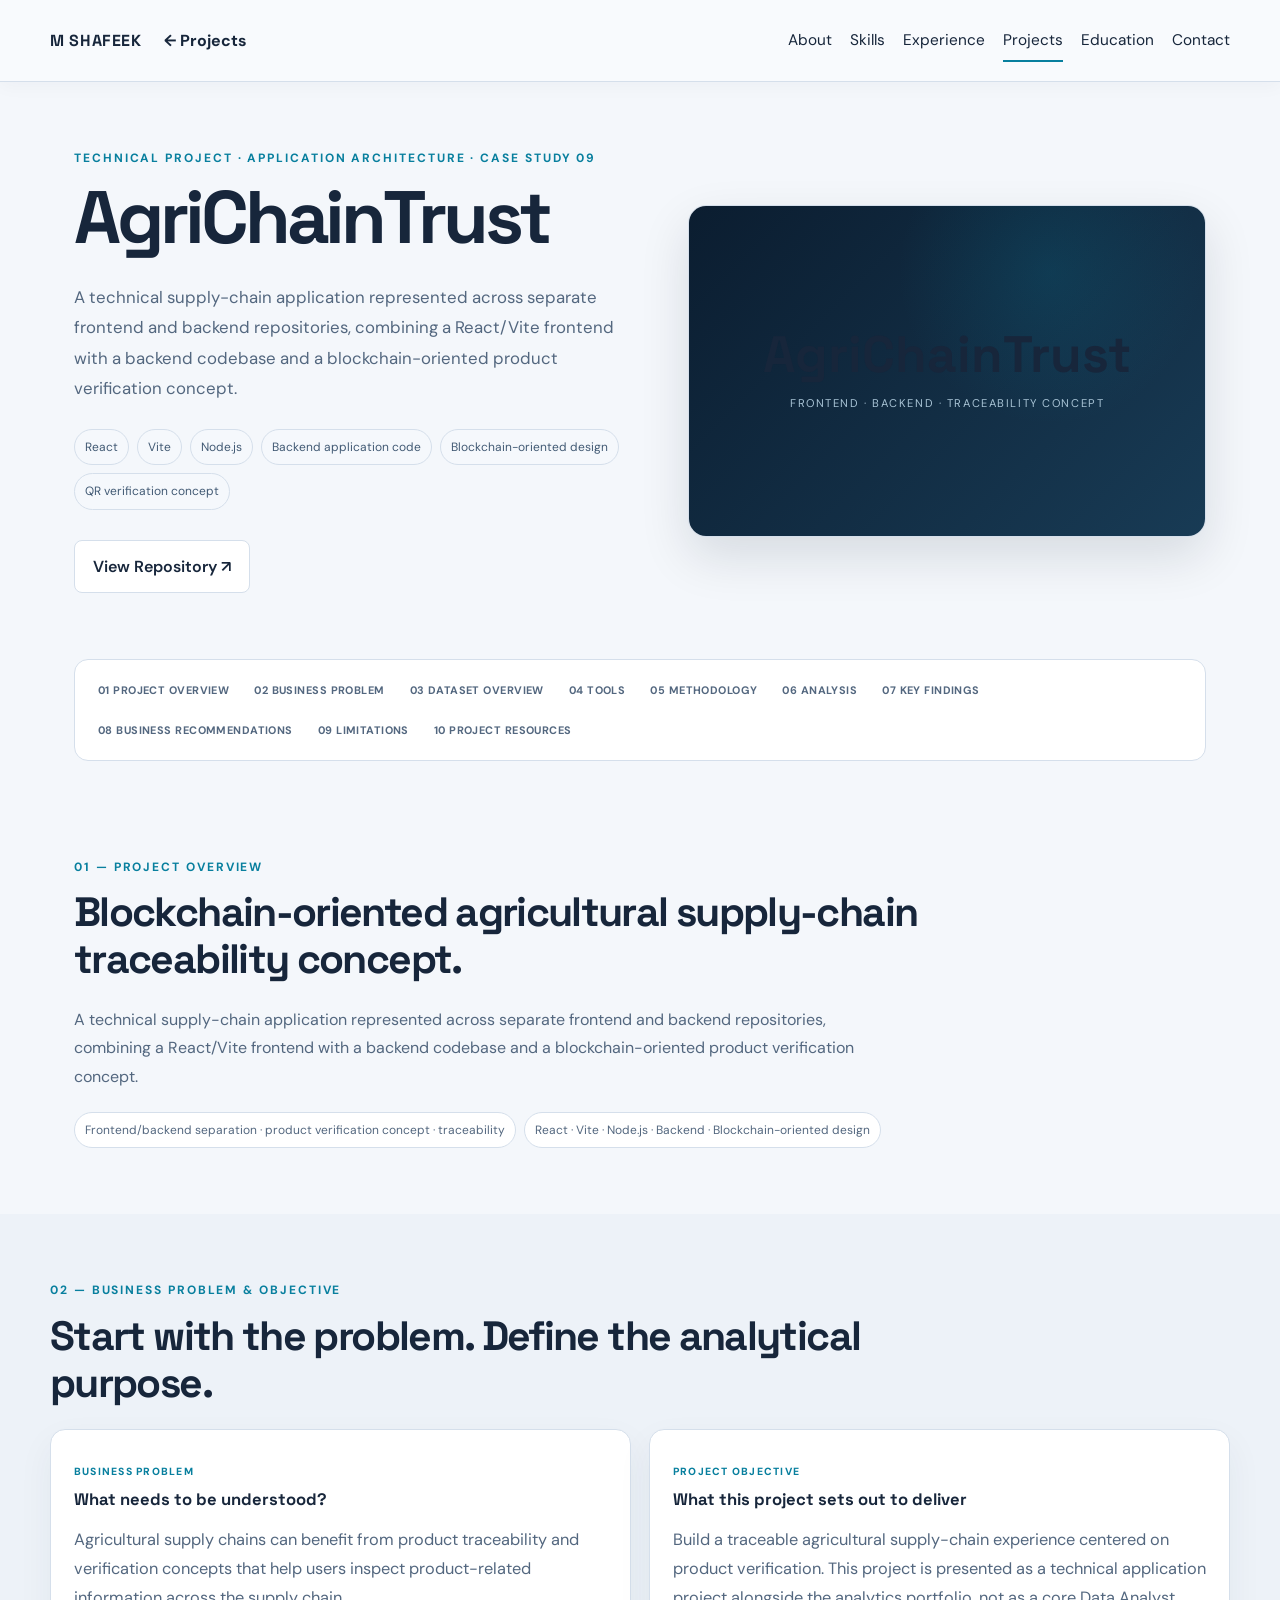
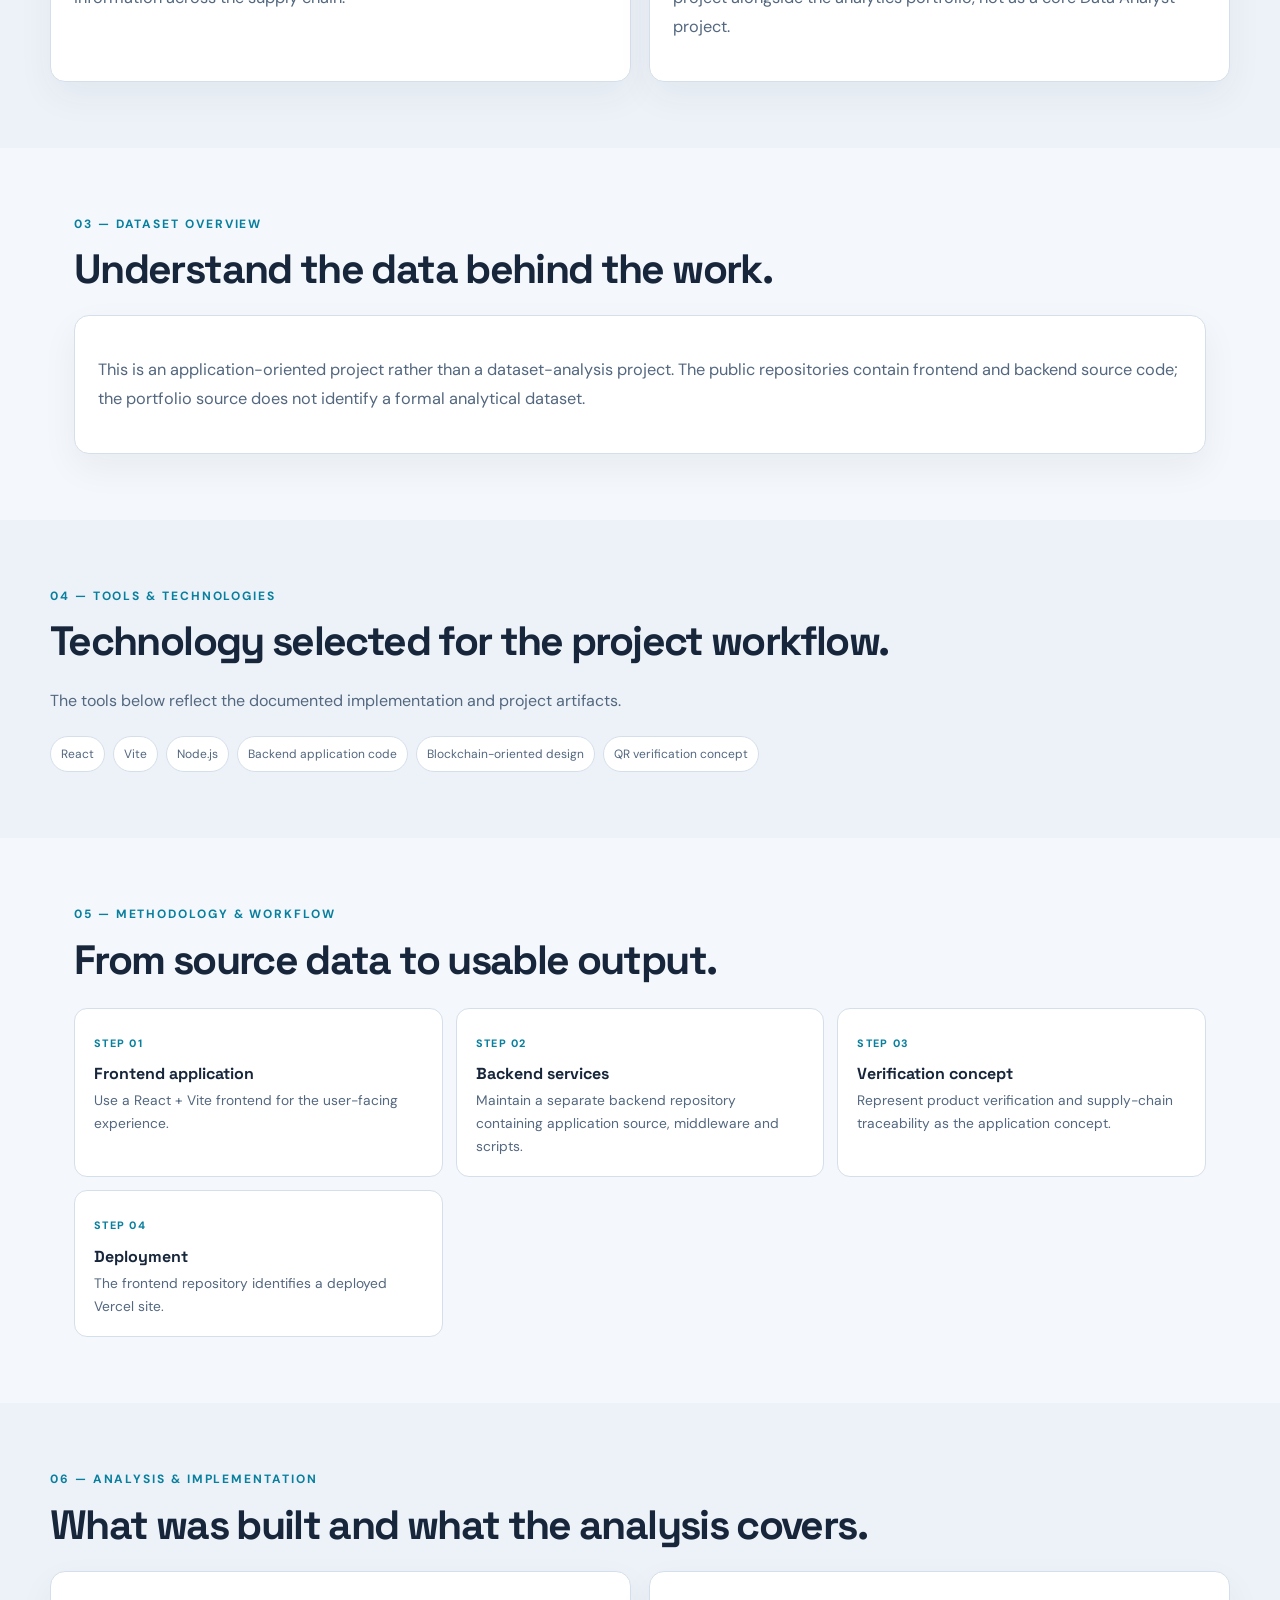
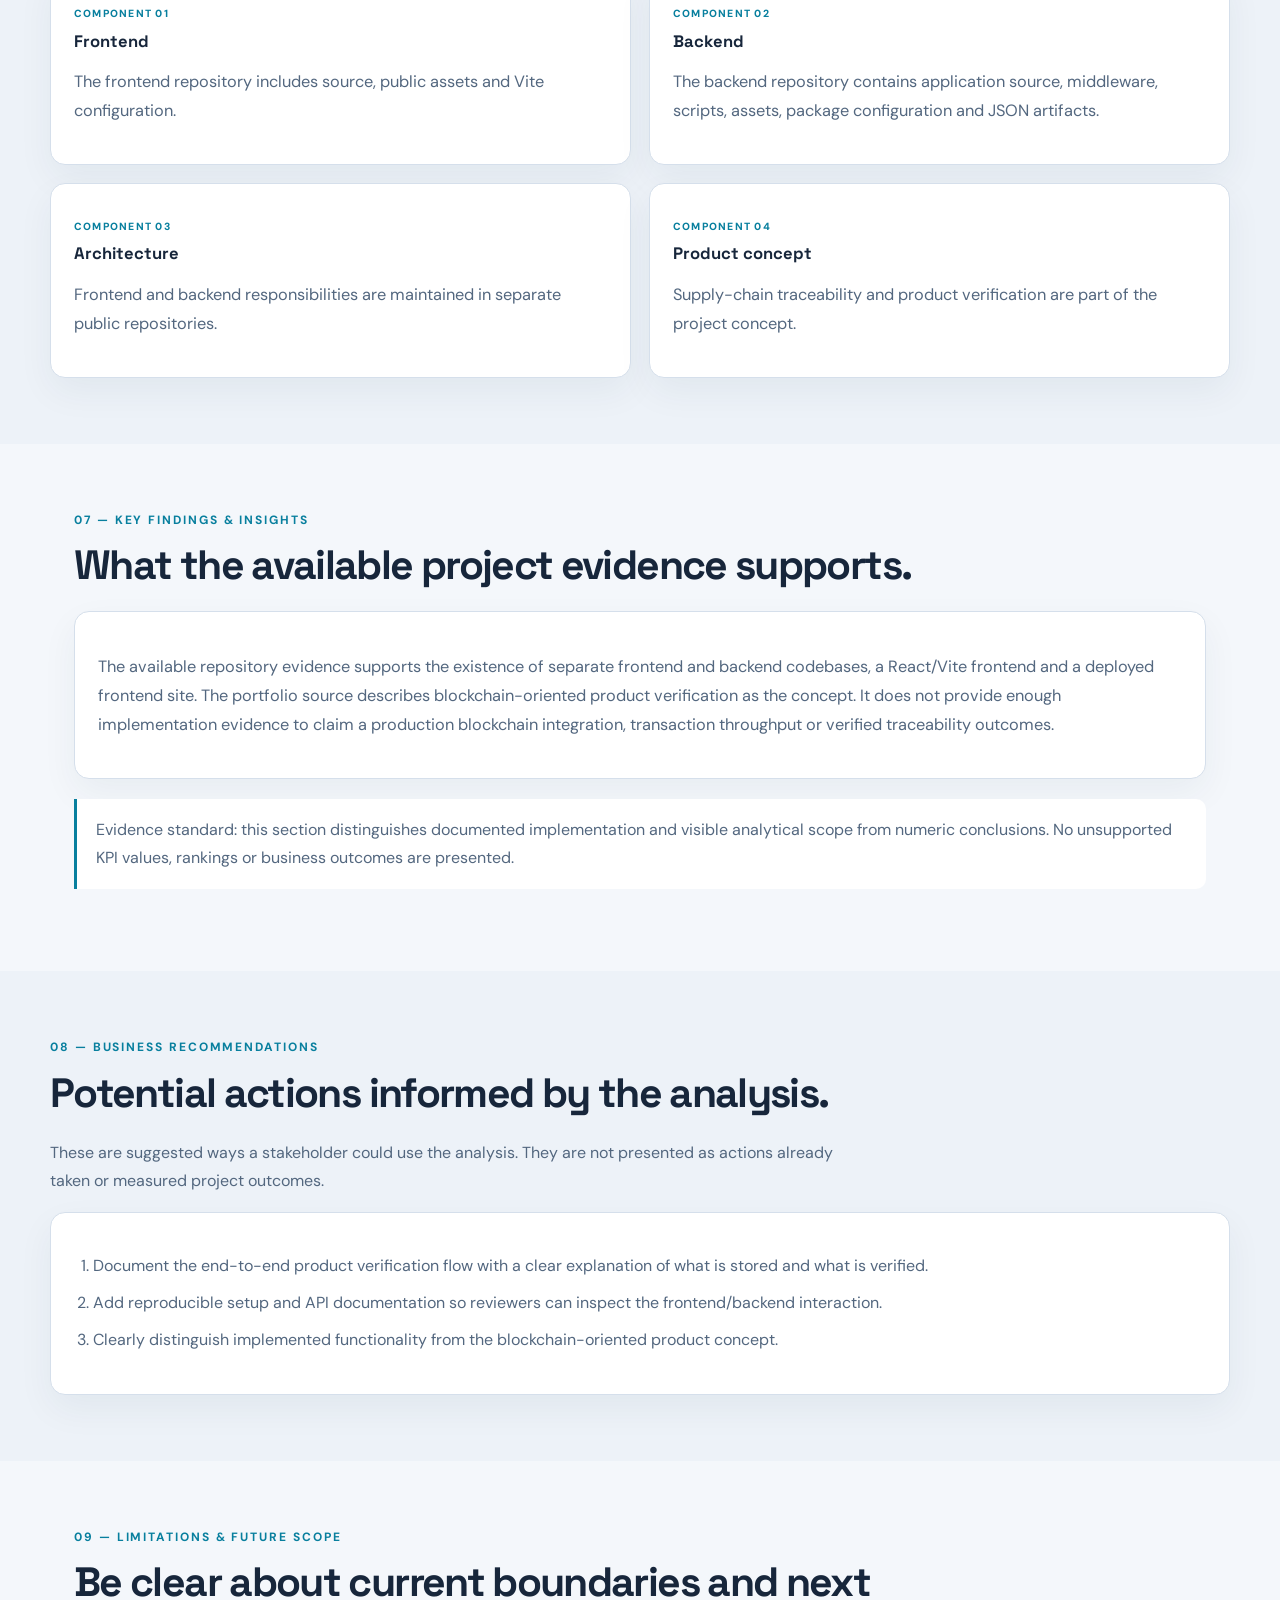
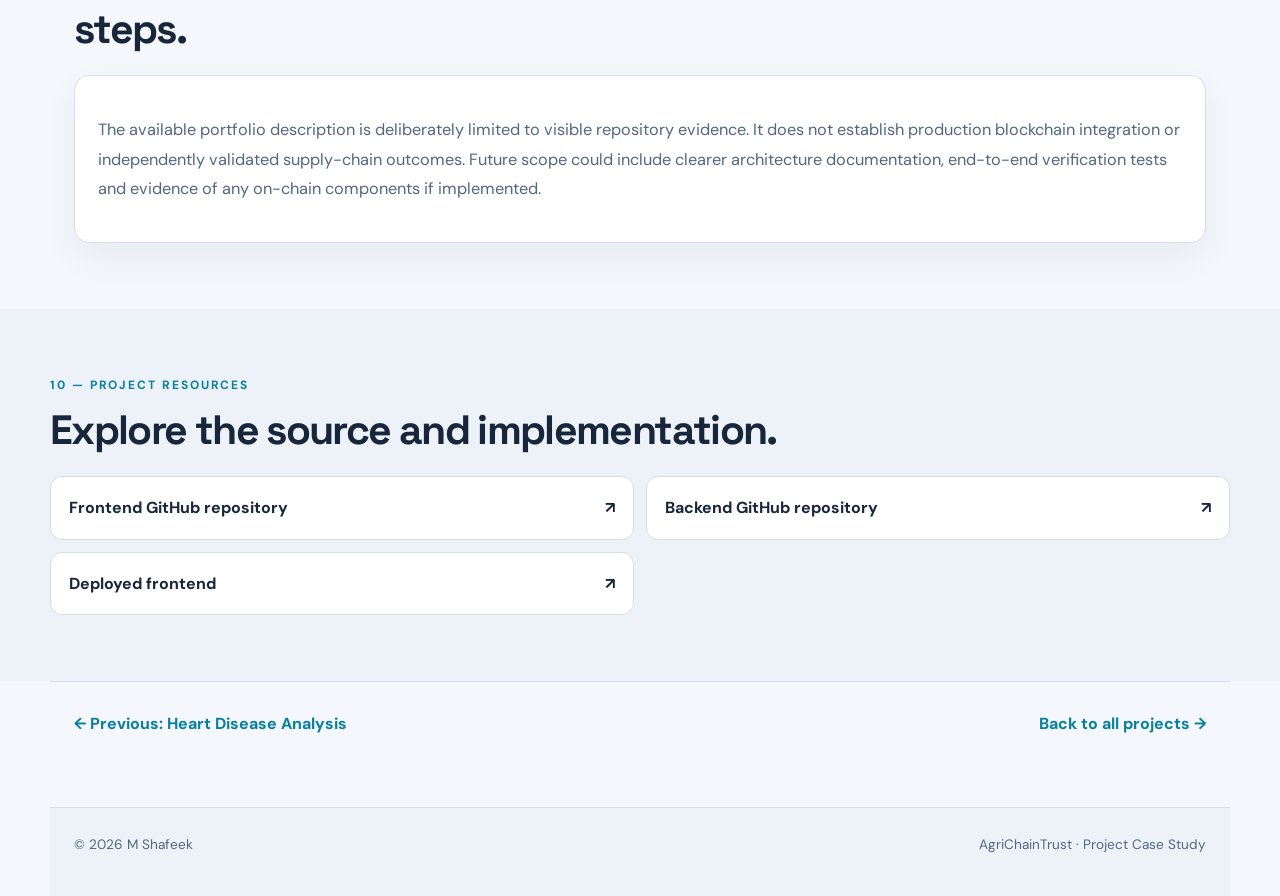
==== commit 550be625: "Add files via upload" ====
--- a/agrichaintrust.html
+++ b/agrichaintrust.html
@@ -1 +1,27 @@
-<!DOCTYPE html><html lang="en"><head><meta charset="UTF-8"><meta name="viewport" content="width=device-width, initial-scale=1.0"><meta name="description" content="A technical application concept represented by separate frontend and backend repositories, focused on agricultural product verification and supply-chain traceability."><title>AgriChainTrust | M Shafeek</title><link rel="stylesheet" href="style.css"></head><body class="light-only case-study-page"><div class="background-lines" aria-hidden="true"><span></span><span></span><span></span><span></span></div><header class="nav"><div class="nav-left"><a class="brand" href="index.html">M SHAFEEK</a><a class="header-back" href="index.html#projects">← Projects</a></div><nav aria-label="Primary navigation"><a href="index.html#about">About</a><a href="index.html#skills">Skills</a><a href="index.html#experience">Experience</a><a class="active" href="index.html#projects">Projects</a><a href="index.html#education">Education</a><a href="index.html#contact">Contact</a></nav></header><main class="cs-main"><section class="cs-hero"><div class="cs-hero-copy"><p class="eyebrow">TECHNICAL PROJECT · SUPPLY-CHAIN APPLICATION · CASE STUDY 09</p><h1>AgriChainTrust</h1><p class="cs-subtitle">A Traceability-Oriented Agricultural Supply-Chain Application</p><p class="cs-lead">A technical application concept represented by separate frontend and backend repositories, focused on agricultural product verification and supply-chain traceability.</p><div class="cs-hero-actions"><a class="button primary" href="https://agrichain-frontend-alpha.vercel.app" target="_blank" rel="noopener">Open Deployed Frontend ↗</a><a class="button secondary" href="https://github.com/M-Shafeek06/agrichain-frontend" target="_blank" rel="noopener">View GitHub ↗</a></div><div class="cs-hero-tags"><span>React</span><span>Vite</span><span>Node.js</span><span>Frontend / Backend</span><span>Blockchain-Oriented Design</span><span>QR Verification</span></div></div><div class="cs-hero-visual"><div class="cs-hero-graphic"><span>PRODUCT</span><strong>TRACEABILITY<br>WORKFLOW</strong><i>FRONTEND ↔ BACKEND</i></div><span class="cs-visual-caption">PROJECT EVIDENCE · 09</span></div></section><nav class="cs-toc" aria-label="Case study sections"><a href="#section-1"><span>01</span>Overview</a><a href="#section-2"><span>02</span>Problem & objective</a><a href="#section-3"><span>03</span>Dataset</a><a href="#section-4"><span>04</span>Technology</a><a href="#section-5"><span>05</span>Methodology</a><a href="#section-6"><span>06</span>Implementation</a><a href="#section-7"><span>07</span>Findings</a><a href="#section-8"><span>08</span>Recommendations</a><a href="#section-9"><span>09</span>Limitations</a><a href="#section-10"><span>10</span>Resources</a></nav><section class="cs-section" id="section-1"><div class="cs-section-inner"><div class="cs-section-heading"><span class="cs-index">01</span><div><p class="eyebrow">PROJECT OVERVIEW</p><h2>A clear view of the project.</h2><p class="cs-intro">A technical application concept represented by separate frontend and backend repositories, focused on agricultural product verification and supply-chain traceability.</p></div></div><div class="cs-overview-grid"><div class="cs-overview-copy"><p>Agricultural supply chains involve multiple hand-offs between participants. The project concept explores how a digital product experience can support traceability and product verification across that journey.</p><div class="cs-tags"><span>React</span><span>Vite</span><span>Node.js</span><span>Frontend / Backend</span><span>Blockchain-Oriented Design</span><span>QR Verification</span></div></div><div class="cs-stat-panel"><span class="cs-panel-label">PROJECT SNAPSHOT</span><strong>TECHNICAL PROJECT · SUPPLY-CHAIN APPLICATION</strong><p>A Traceability-Oriented Agricultural Supply-Chain Application</p><a href="https://github.com/M-Shafeek06/agrichain-frontend" target="_blank" rel="noopener">Inspect project repository ↗</a></div></div></div></section><section class="cs-section cs-section-alt" id="section-2"><div class="cs-section-inner"><div class="cs-section-heading"><span class="cs-index">02</span><div><p class="eyebrow">BUSINESS PROBLEM &amp; OBJECTIVE</p><h2>Why this project exists.</h2><p class="cs-intro">The business context and the intended outcome.</p></div></div><div class="cs-card-grid"><article class="cs-card"><h3>Business problem</h3><p>Agricultural supply chains involve multiple hand-offs between participants. The project concept explores how a digital product experience can support traceability and product verification across that journey.</p></article><article class="cs-card"><h3>Project objective</h3><p>Develop a supply-chain application concept with a frontend experience and separate backend services, organized around product verification and traceability.</p></article></div></div></section><section class="cs-section" id="section-3"><div class="cs-section-inner"><div class="cs-section-heading"><span class="cs-index">03</span><div><p class="eyebrow">DATASET OVERVIEW</p><h2>Understand the data behind the work.</h2><p class="cs-intro">This is a software application project rather than a conventional dataset-analysis project. The public frontend repository is built with React and Vite; the portfolio documentation describes a separate backend repository and a blockchain-oriented verification concept.</p></div></div><div class="cs-dataset-head"><span>DATA CONTEXT</span><h3>Application data and product records</h3><p>This is a software application project rather than a conventional dataset-analysis project. The public frontend repository is built with React and Vite; the portfolio documentation describes a separate backend repository and a blockchain-oriented verification concept.</p></div><div class="cs-fact-grid"><article><span>Project type</span><strong>Frontend and backend application repositories</strong></article><article><span>Frontend evidence</span><strong>React + Vite project structure and deployed Vercel frontend</strong></article><article><span>Backend evidence</span><strong>Separate public backend repository</strong></article><article><span>Data boundary</span><strong>The portfolio does not claim a documented analytical dataset, record count or measured supply-chain outcomes.</strong></article></div></div></section><section class="cs-section cs-section-alt" id="section-4"><div class="cs-section-inner"><div class="cs-section-heading"><span class="cs-index">04</span><div><p class="eyebrow">TOOLS &amp; TECHNOLOGIES</p><h2>The tools and their roles.</h2><p class="cs-intro">Technologies are grouped by the responsibility they serve in this project.</p></div></div><div class="cs-card-grid"><article class="cs-card"><h3>Frontend</h3><p>React and Vite</p></article><article class="cs-card"><h3>Backend</h3><p>Separate backend codebase; repository contains application source, middleware and scripts</p></article><article class="cs-card"><h3>Product concept</h3><p>Agricultural product traceability and verification</p></article><article class="cs-card"><h3>Deployment</h3><p>Vercel-hosted frontend</p></article></div></div></section><section class="cs-section" id="section-5"><div class="cs-section-inner"><div class="cs-section-heading"><span class="cs-index">05</span><div><p class="eyebrow">METHODOLOGY &amp; WORKFLOW</p><h2>From source data to a usable output.</h2><p class="cs-intro">A high-level view of the process documented by the project.</p></div></div><div class="cs-workflow"><div class="cs-workflow-step"><span>01</span><strong>User-facing frontend</strong></div><div class="cs-workflow-step"><span>02</span><strong>Product / supply-chain experience</strong></div><div class="cs-workflow-step"><span>03</span><strong>Backend application services</strong></div><div class="cs-workflow-step"><span>04</span><strong>Verification-oriented workflow</strong></div><div class="cs-workflow-step"><span>05</span><strong>Traceability concept</strong></div></div></div></section><section class="cs-section cs-section-alt" id="section-6"><div class="cs-section-inner"><div class="cs-section-heading"><span class="cs-index">06</span><div><p class="eyebrow">ANALYSIS &amp; IMPLEMENTATION</p><h2>What was actually built.</h2><p class="cs-intro">Implementation details and analytical components supported by the project artifacts.</p></div></div><div class="cs-card-grid"><article class="cs-card"><h3>Frontend application</h3><p>The public frontend repository contains source code, public assets, Vite configuration and a deployed Vercel site.</p></article><article class="cs-card"><h3>Separate backend</h3><p>The backend is maintained in a separate repository, allowing the application layers to be inspected independently.</p></article><article class="cs-card"><h3>Verification concept</h3><p>The portfolio positions the application around agricultural product verification and traceability.</p></article><article class="cs-card"><h3>Technical scope</h3><p>This project demonstrates application-development breadth alongside the core analytics portfolio; it is not presented as a completed enterprise blockchain deployment.</p></article></div><div class="cs-note"><strong>Visual evidence</strong><p>No screenshot gallery is currently published in the frontend repository. The deployed frontend and source repositories are linked below.</p></div></div></section><section class="cs-section" id="section-7"><div class="cs-section-inner"><div class="cs-section-heading"><span class="cs-index">07</span><div><p class="eyebrow">KEY FINDINGS &amp; INSIGHTS</p><h2>What the current repositories demonstrate</h2><p class="cs-intro">The available evidence confirms a React/Vite frontend, a separate backend repository and a deployed frontend. The project description identifies traceability and verification as its product concept. No blockchain throughput, adoption, transaction volume or supply-chain impact metric is claimed.</p></div></div><div class="cs-card-grid"><article class="cs-card"><h3>Frontend implementation</h3><p>A React/Vite application is publicly available.</p></article><article class="cs-card"><h3>Backend separation</h3><p>The backend is maintained independently from the frontend.</p></article><article class="cs-card"><h3>Deployment</h3><p>A Vercel-hosted frontend is linked from the repository.</p></article><article class="cs-card"><h3>Concept</h3><p>Product verification and agricultural supply-chain traceability define the intended application experience.</p></article></div></div></section><section class="cs-section cs-section-alt" id="section-8"><div class="cs-section-inner"><div class="cs-section-heading"><span class="cs-index">08</span><div><p class="eyebrow">BUSINESS RECOMMENDATIONS</p><h2>How stakeholders could use the analysis.</h2><p class="cs-intro">These are potential actions informed by the project scope, not claims that a business outcome has already been achieved.</p></div></div><div class="cs-card-grid"><article class="cs-card"><h3>Document the end-to-end user journey</h3><p>Explain how a product is registered, verified and traced through the application.</p></article><article class="cs-card"><h3>Make verification evidence inspectable</h3><p>Show the data fields and verification steps used by the product workflow.</p></article><article class="cs-card"><h3>Clarify implementation boundaries</h3><p>Distinguish working application functionality from the broader blockchain-oriented concept.</p></article></div></div></section><section class="cs-section" id="section-9"><div class="cs-section-inner"><div class="cs-section-heading"><span class="cs-index">09</span><div><p class="eyebrow">LIMITATIONS &amp; FUTURE SCOPE</p><h2>What the project does not claim — and what could come next.</h2><p class="cs-intro">Clear boundaries make the work easier to evaluate and extend.</p></div></div><div class="cs-two-col"><article class="cs-card cs-limits"><h3>Current limitations</h3><ul class="cs-list"><li>The frontend repository README is still the default Vite template and does not document product functionality in detail.</li><li>The case study relies on the current portfolio description and visible repository structure for the backend and verification concept.</li><li>No production-scale blockchain implementation or operational outcome is claimed.</li></ul></article><article class="cs-card cs-future"><h3>Potential future development</h3><ul class="cs-list"><li>Publish complete product and system documentation.</li><li>Document backend APIs and verification data flow.</li><li>Add clear screenshots and a walkthrough of the deployed user experience.</li><li>Provide verifiable evidence for any blockchain-related functionality before describing it as implemented.</li></ul></article></div></div></section><section class="cs-section cs-section-alt" id="section-10"><div class="cs-section-inner"><div class="cs-section-heading"><span class="cs-index">10</span><div><p class="eyebrow">PROJECT RESOURCES</p><h2>Explore the implementation.</h2><p class="cs-intro">Open the original source code, live application or supporting report.</p></div></div><div class="cs-resource-grid"><a class="cs-resource" href="https://github.com/M-Shafeek06/agrichain-frontend" target="_blank" rel="noopener"><span>Frontend repository</span><b>↗</b></a><a class="cs-resource" href="https://github.com/M-Shafeek06/agrichain-backend" target="_blank" rel="noopener"><span>Backend repository</span><b>↗</b></a><a class="cs-resource" href="https://agrichain-frontend-alpha.vercel.app" target="_blank" rel="noopener"><span>Deployed frontend</span><b>↗</b></a></div><div class="cs-project-nav"><a href="heart-disease-analysis.html"><small>← PREVIOUS PROJECT</small><strong>Heart Disease Analysis</strong></a><a class="next" href="index.html#projects"><small>BACK TO PROJECTS →</small><strong>All Projects</strong></a></div></div></section></main><footer><span>© 2026 M Shafeek</span><span>AgriChainTrust · Project Case Study</span></footer></body></html>+<!DOCTYPE html>
+<html lang="en">
+<head>
+<meta charset="UTF-8"><meta name="viewport" content="width=device-width, initial-scale=1.0">
+<meta name="description" content="A technical supply-chain application represented across separate frontend and backend repositories, combining a React/Vite frontend with a backend codebase and a blockchain-oriented product verification concept.">
+<title>AgriChainTrust | M Shafeek</title>
+<link rel="stylesheet" href="style.css">
+</head>
+<body class="light-only case-page">
+<header class="nav"><div class="nav-left"><a class="brand" href="index.html">M SHAFEEK</a><a class="header-back" href="index.html#projects">← Projects</a></div><nav aria-label="Primary navigation"><a href="index.html#about">About</a><a href="index.html#skills">Skills</a><a href="index.html#experience">Experience</a><a class="active" href="index.html#projects">Projects</a><a href="index.html#education">Education</a><a href="index.html#contact">Contact</a></nav></header>
+<main>
+<section class="case-section case-hero"><div class="case-hero-grid"><div><p class="eyebrow">TECHNICAL PROJECT · APPLICATION ARCHITECTURE · CASE STUDY 09</p><h1>AgriChainTrust</h1><p class="case-lead">A technical supply-chain application represented across separate frontend and backend repositories, combining a React/Vite frontend with a backend codebase and a blockchain-oriented product verification concept.</p><div class="case-meta"><span>React</span><span>Vite</span><span>Node.js</span><span>Backend application code</span><span>Blockchain-oriented design</span><span>QR verification concept</span></div><div class="case-cta"><a class="button secondary" href="https://github.com/M-Shafeek06/agrichain-frontend" target="_blank" rel="noopener">View Repository ↗</a></div></div><div class="case-hero-visual"><div class="case-hero-placeholder"><strong>AgriChainTrust</strong><span>FRONTEND · BACKEND · TRACEABILITY CONCEPT</span></div></div></div></section>
+<div class="case-index-wrap"><nav class="case-index" aria-label="Case study sections"><a href="#overview">01 PROJECT OVERVIEW</a><a href="#problem">02 BUSINESS PROBLEM</a><a href="#dataset">03 DATASET OVERVIEW</a><a href="#tools">04 TOOLS</a><a href="#methodology">05 METHODOLOGY</a><a href="#implementation">06 ANALYSIS</a><a href="#findings">07 KEY FINDINGS</a><a href="#recommendations">08 BUSINESS RECOMMENDATIONS</a><a href="#future">09 LIMITATIONS</a><a href="#resources">10 PROJECT RESOURCES</a></nav></div>
+<section class="case-section" id="overview"><p class="eyebrow">01 — PROJECT OVERVIEW</p><h2>Blockchain-oriented agricultural supply-chain traceability concept.</h2><p class="case-section-intro">A technical supply-chain application represented across separate frontend and backend repositories, combining a React/Vite frontend with a backend codebase and a blockchain-oriented product verification concept.</p><div class="case-chip-list"><span>Frontend/backend separation · product verification concept · traceability</span><span>React · Vite · Node.js · Backend · Blockchain-oriented design</span></div></section>
+<section class="case-section alt" id="problem"><p class="eyebrow">02 — BUSINESS PROBLEM & OBJECTIVE</p><h2>Start with the problem. Define the analytical purpose.</h2><div class="case-grid"><article class="case-card"><p class="card-kicker">BUSINESS PROBLEM</p><h3>What needs to be understood?</h3><p>Agricultural supply chains can benefit from product traceability and verification concepts that help users inspect product-related information across the supply chain.</p></article><article class="case-card"><p class="card-kicker">PROJECT OBJECTIVE</p><h3>What this project sets out to deliver</h3><p>Build a traceable agricultural supply-chain experience centered on product verification. This project is presented as a technical application project alongside the analytics portfolio, not as a core Data Analyst project.</p></article></div></section>
+<section class="case-section" id="dataset"><p class="eyebrow">03 — DATASET OVERVIEW</p><h2>Understand the data behind the work.</h2><div class="case-card"><p>This is an application-oriented project rather than a dataset-analysis project. The public repositories contain frontend and backend source code; the portfolio source does not identify a formal analytical dataset.</p></div></section>
+<section class="case-section alt" id="tools"><p class="eyebrow">04 — TOOLS & TECHNOLOGIES</p><h2>Technology selected for the project workflow.</h2><p class="case-section-intro">The tools below reflect the documented implementation and project artifacts.</p><div class="case-chip-list"><span>React</span><span>Vite</span><span>Node.js</span><span>Backend application code</span><span>Blockchain-oriented design</span><span>QR verification concept</span></div></section>
+<section class="case-section" id="methodology"><p class="eyebrow">05 — METHODOLOGY & WORKFLOW</p><h2>From source data to usable output.</h2><div class="workflow-grid"><article class="workflow-step"><span class="step-number">STEP 01</span><h3>Frontend application</h3><p>Use a React + Vite frontend for the user-facing experience.</p></article><article class="workflow-step"><span class="step-number">STEP 02</span><h3>Backend services</h3><p>Maintain a separate backend repository containing application source, middleware and scripts.</p></article><article class="workflow-step"><span class="step-number">STEP 03</span><h3>Verification concept</h3><p>Represent product verification and supply-chain traceability as the application concept.</p></article><article class="workflow-step"><span class="step-number">STEP 04</span><h3>Deployment</h3><p>The frontend repository identifies a deployed Vercel site.</p></article></div></section>
+<section class="case-section alt" id="implementation"><p class="eyebrow">06 — ANALYSIS & IMPLEMENTATION</p><h2>What was built and what the analysis covers.</h2><div class="case-grid"><article class="case-card"><p class="card-kicker">COMPONENT 01</p><h3>Frontend</h3><p>The frontend repository includes source, public assets and Vite configuration.</p></article><article class="case-card"><p class="card-kicker">COMPONENT 02</p><h3>Backend</h3><p>The backend repository contains application source, middleware, scripts, assets, package configuration and JSON artifacts.</p></article><article class="case-card"><p class="card-kicker">COMPONENT 03</p><h3>Architecture</h3><p>Frontend and backend responsibilities are maintained in separate public repositories.</p></article><article class="case-card"><p class="card-kicker">COMPONENT 04</p><h3>Product concept</h3><p>Supply-chain traceability and product verification are part of the project concept.</p></article></div></section>
+<section class="case-section" id="findings"><p class="eyebrow">07 — KEY FINDINGS & INSIGHTS</p><h2>What the available project evidence supports.</h2><div class="case-card"><p>The available repository evidence supports the existence of separate frontend and backend codebases, a React/Vite frontend and a deployed frontend site. The portfolio source describes blockchain-oriented product verification as the concept. It does not provide enough implementation evidence to claim a production blockchain integration, transaction throughput or verified traceability outcomes.</p></div><p class="case-note">Evidence standard: this section distinguishes documented implementation and visible analytical scope from numeric conclusions. No unsupported KPI values, rankings or business outcomes are presented.</p></section>
+<section class="case-section alt" id="recommendations"><p class="eyebrow">08 — BUSINESS RECOMMENDATIONS</p><h2>Potential actions informed by the analysis.</h2><p class="case-section-intro">These are suggested ways a stakeholder could use the analysis. They are not presented as actions already taken or measured project outcomes.</p><div class="case-card"><ol class="case-list"><li>Document the end-to-end product verification flow with a clear explanation of what is stored and what is verified.</li><li>Add reproducible setup and API documentation so reviewers can inspect the frontend/backend interaction.</li><li>Clearly distinguish implemented functionality from the blockchain-oriented product concept.</li></ol></div></section>
+<section class="case-section" id="future"><p class="eyebrow">09 — LIMITATIONS & FUTURE SCOPE</p><h2>Be clear about current boundaries and next steps.</h2><div class="case-card"><p>The available portfolio description is deliberately limited to visible repository evidence. It does not establish production blockchain integration or independently validated supply-chain outcomes. Future scope could include clearer architecture documentation, end-to-end verification tests and evidence of any on-chain components if implemented.</p></div></section>
+<section class="case-section alt" id="resources"><p class="eyebrow">10 — PROJECT RESOURCES</p><h2>Explore the source and implementation.</h2><div class="resource-list"><a class="resource-link" href="https://github.com/M-Shafeek06/agrichain-frontend" target="_blank" rel="noopener"><span>Frontend GitHub repository</span><span aria-hidden="true">↗</span></a><a class="resource-link" href="https://github.com/M-Shafeek06/agrichain-backend" target="_blank" rel="noopener"><span>Backend GitHub repository</span><span aria-hidden="true">↗</span></a><a class="resource-link" href="https://agrichain-frontend-alpha.vercel.app/" target="_blank" rel="noopener"><span>Deployed frontend</span><span aria-hidden="true">↗</span></a></div></section>
+<div class="case-bottom-nav"><a href="heart-disease-analysis.html">← Previous: Heart Disease Analysis</a><a href="index.html#projects">Back to all projects →</a></div>
+</main>
+<footer><span>© 2026 M Shafeek</span><span>AgriChainTrust · Project Case Study</span></footer>
+</body></html>
--- a/style.css
+++ b/style.css
@@ -1651,118 +1651,926 @@
 
 
 /* =========================================================
-   PROJECT CASE STUDY SYSTEM — CONSISTENT RECRUITER-READY PAGES
-   Scoped to case-study pages and Projects cards only.
+   PORTFOLIO CONTENT REFINEMENT — 21 NOVEMBER 2026
+   Compact core stack, right-aligned career note, and cleaner skills.
    ========================================================= */
-body.light-only .project-grid{grid-template-columns:repeat(2,minmax(0,1fr));gap:22px;align-items:stretch}
-body.light-only .project-showcase{height:auto;min-height:310px;grid-template-columns:minmax(0,1fr) minmax(150px,34%);gap:18px;padding:22px;overflow:hidden}
-body.light-only .project-showcase.featured{grid-column:1/-1;min-height:285px;grid-template-columns:minmax(0,1.15fr) minmax(260px,.85fr);padding:28px}
-body.light-only .project-showcase .project-main{min-height:100%;display:flex;flex-direction:column;align-items:flex-start}
-body.light-only .project-showcase .project-main>p:not(.project-number){max-width:690px}
-body.light-only .project-showcase .project-actions{margin-top:auto;padding-top:16px}
-body.light-only .project-preview{min-width:0;min-height:190px;overflow:hidden;border:1px solid #d5dfeb;border-radius:13px;background:#edf3f8;align-self:stretch;display:flex;align-items:center;justify-content:center}
-body.light-only .project-showcase.featured .project-preview{min-height:230px}
-body.light-only .project-preview img{display:block;width:100%;height:100%;min-height:190px;max-height:280px;object-fit:cover;object-position:center;border-radius:12px;transition:transform .45s ease}
-body.light-only .project-showcase.featured .project-preview img{max-height:300px}
-body.light-only .project-showcase:hover .project-preview img{transform:scale(1.035)}
-body.light-only .project-preview-placeholder{width:100%;height:100%;min-height:220px;display:flex;flex-direction:column;align-items:center;justify-content:center;gap:12px;background:linear-gradient(145deg,#e8f4f8,#f8fbfd);color:#087f9e;text-align:center}
-body.light-only .project-preview-placeholder span{width:54px;height:54px;border:1px solid #9bcbd7;border-radius:16px;display:block;position:relative}
-body.light-only .project-preview-placeholder span:before,body.light-only .project-preview-placeholder span:after{content:"";position:absolute;left:12px;right:12px;height:1px;background:#087f9e;top:18px;box-shadow:0 9px 0 #087f9e}
-body.light-only .project-preview-placeholder strong{font:700 1.15rem 'Space Grotesk';letter-spacing:.12em;color:#17263b}
-body.light-only .project-preview-placeholder small{font-size:.62rem;letter-spacing:.16em;color:#53677f}
-body.light-only .project-showcase .project-number{margin-bottom:8px}
-body.light-only .project-showcase h3{font-size:clamp(1.15rem,2vw,1.55rem);line-height:1.2}
-body.light-only .project-showcase.featured h3{font-size:clamp(1.5rem,2.6vw,2.05rem)}
-body.light-only .project-showcase .tag{display:inline-flex;max-width:100%;white-space:normal;line-height:1.5}
-body.light-only .project-showcase::after{display:none}
-body.light-only .cs-main{max-width:1180px;margin:0 auto;padding:0 24px 70px}
-body.light-only .cs-hero{display:grid;grid-template-columns:minmax(0,1.1fr) minmax(300px,.9fr);gap:54px;align-items:center;padding:76px 0 58px;min-height:540px}
-body.light-only .cs-hero-copy{min-width:0}
-body.light-only .cs-hero h1{font-size:clamp(2.8rem,6vw,5.3rem);letter-spacing:-.055em;line-height:1.02;margin:0 0 20px;overflow-wrap:anywhere}
-body.light-only .cs-subtitle{font:600 clamp(1.15rem,2vw,1.55rem)/1.35 'Space Grotesk';color:#314760!important;max-width:680px;margin:0 0 16px}
-body.light-only .cs-lead{font-size:1.03rem;line-height:1.8;max-width:700px;margin:0;color:#53677f!important}
-body.light-only .cs-hero-actions{display:flex;flex-wrap:wrap;gap:11px;margin-top:26px}
-body.light-only .cs-hero-tags{display:flex;flex-wrap:wrap;gap:8px;margin-top:24px}
-body.light-only .cs-hero-tags span{padding:6px 10px;border:1px solid #d5dfeb;border-radius:999px;background:#fff;color:#49617c;font-size:.72rem;font-weight:700}
-body.light-only .cs-hero-visual{min-width:0;position:relative}
-body.light-only .cs-hero-image{display:block;border:1px solid #d5dfeb;border-radius:18px;background:#fff;padding:10px;box-shadow:0 22px 55px rgba(27,48,74,.10);overflow:hidden}
-body.light-only .cs-hero-image img{display:block;width:100%;max-height:370px;min-height:230px;object-fit:contain;border-radius:10px;background:#f3f6fa}
-body.light-only .cs-visual-caption{display:block;text-align:right;margin-top:10px;color:#71839a;font-size:.65rem;font-weight:800;letter-spacing:.16em}
-body.light-only .cs-hero-graphic{min-height:330px;padding:32px;border:1px solid #d5dfeb;border-radius:18px;background:linear-gradient(145deg,#e9f5f8,#fff);display:flex;flex-direction:column;justify-content:center;gap:18px;box-shadow:0 22px 55px rgba(27,48,74,.08)}
-body.light-only .cs-hero-graphic span{font-size:.68rem;letter-spacing:.2em;color:#087f9e;font-weight:800}
-body.light-only .cs-hero-graphic strong{font:700 clamp(1.6rem,3vw,2.4rem)/1.1 'Space Grotesk';color:#17263b}
-body.light-only .cs-hero-graphic i{font-style:normal;font-size:.72rem;letter-spacing:.14em;color:#53677f}
-body.light-only .cs-toc{display:flex;gap:8px;overflow-x:auto;padding:14px 0 18px;border-top:1px solid #d5dfeb;border-bottom:1px solid #d5dfeb;scrollbar-width:thin}
-body.light-only .cs-toc a{flex:0 0 auto;display:flex;align-items:center;gap:7px;padding:8px 11px;border:1px solid #d5dfeb;border-radius:8px;background:#fff;color:#52677f;font-size:.72rem;font-weight:700;white-space:nowrap}
-body.light-only .cs-toc a:hover{border-color:#087f9e;color:#087f9e}
-body.light-only .cs-toc a span{color:#087f9e;font-size:.65rem}
-body.light-only .cs-section{padding:72px 0;border-bottom:1px solid #dfe6ee}
-body.light-only .cs-section-alt{position:relative;margin:0 -100vw;padding-left:100vw;padding-right:100vw;background:#edf2f8!important}
-body.light-only .cs-section-inner{max-width:1180px;margin:0 auto}
-body.light-only .cs-section-heading{display:grid;grid-template-columns:58px minmax(0,1fr);gap:20px;align-items:start;margin-bottom:30px}
-body.light-only .cs-index{display:grid;place-items:center;width:48px;height:48px;border:1px solid #b8dce6;border-radius:13px;background:#f0fafc;color:#087f9e;font:700 1rem 'Space Grotesk'}
-body.light-only .cs-section-heading .eyebrow{margin:2px 0 9px;font-size:.68rem}
-body.light-only .cs-section-heading h2{font-size:clamp(1.8rem,3.5vw,2.9rem);line-height:1.12;letter-spacing:-.04em;margin:0 0 10px;max-width:900px}
-body.light-only .cs-intro{max-width:820px;margin:0;color:#53677f!important;font-size:.98rem;line-height:1.75}
-body.light-only .cs-overview-grid{display:grid;grid-template-columns:minmax(0,1.25fr) minmax(250px,.75fr);gap:24px;align-items:stretch}
-body.light-only .cs-overview-copy{padding:28px;border:1px solid #d5dfeb;border-radius:16px;background:#fff}
-body.light-only .cs-overview-copy>p{margin:0 0 22px;line-height:1.85}
-body.light-only .cs-tags{display:flex;flex-wrap:wrap;gap:8px}
-body.light-only .cs-tags span{padding:7px 10px;border:1px solid #d5dfeb;border-radius:999px;background:#f6f9fc;color:#49617c;font-size:.7rem;font-weight:700}
-body.light-only .cs-stat-panel{padding:27px;border:1px solid #cfe1e9;border-radius:16px;background:#f7fbfd;display:flex;flex-direction:column;justify-content:center}
-body.light-only .cs-panel-label{color:#087f9e;font-size:.65rem;font-weight:800;letter-spacing:.17em}
-body.light-only .cs-stat-panel strong{font:700 1.05rem/1.4 'Space Grotesk';margin:14px 0 7px}
-body.light-only .cs-stat-panel p{margin:0 0 20px;font-size:.9rem}
-body.light-only .cs-stat-panel a{color:#087f9e;font-size:.83rem;font-weight:800}
-body.light-only .cs-card-grid{display:grid;grid-template-columns:repeat(2,minmax(0,1fr));gap:16px}
-body.light-only .cs-card{padding:24px;border:1px solid #d5dfeb;border-radius:15px;background:#fff;box-shadow:0 9px 25px rgba(27,48,74,.035)}
-body.light-only .cs-card h3{font-size:1.06rem;line-height:1.35;margin:0 0 11px;color:#17263b}
-body.light-only .cs-card p{margin:0;line-height:1.8;font-size:.91rem}
-body.light-only .cs-dataset-head{padding:25px 28px;margin-bottom:16px;border:1px solid #cfe1e9;border-radius:15px;background:#f7fbfd}
-body.light-only .cs-dataset-head>span{font-size:.65rem;font-weight:800;letter-spacing:.16em;color:#087f9e}
-body.light-only .cs-dataset-head h3{font-size:1.3rem;margin:9px 0}
-body.light-only .cs-dataset-head p{margin:0;max-width:900px}
-body.light-only .cs-fact-grid{display:grid;grid-template-columns:repeat(2,minmax(0,1fr));gap:12px}
-body.light-only .cs-fact-grid article{padding:18px 20px;border:1px solid #d5dfeb;border-radius:12px;background:#fff;display:flex;flex-direction:column;gap:7px}
-body.light-only .cs-fact-grid article span{color:#087f9e;font-size:.68rem;font-weight:800;letter-spacing:.08em;text-transform:uppercase}
-body.light-only .cs-fact-grid article strong{font-size:.91rem;line-height:1.55;color:#314760}
-body.light-only .cs-workflow{display:grid;grid-template-columns:repeat(3,minmax(0,1fr));gap:12px;counter-reset:workflow}
-body.light-only .cs-workflow-step{position:relative;min-height:115px;padding:20px;border:1px solid #d5dfeb;border-radius:14px;background:#fff;display:flex;flex-direction:column;justify-content:space-between;gap:14px}
-body.light-only .cs-workflow-step span{font:700 .7rem 'Space Grotesk';color:#087f9e}
-body.light-only .cs-workflow-step strong{font:600 .96rem/1.4 'Space Grotesk';color:#243b54}
-body.light-only .cs-gallery{display:grid;grid-template-columns:repeat(2,minmax(0,1fr));gap:16px;margin-top:22px}
-body.light-only .cs-gallery figure{margin:0;min-width:0;border:1px solid #d5dfeb;border-radius:14px;overflow:hidden;background:#fff;box-shadow:0 10px 28px rgba(27,48,74,.045)}
-body.light-only .cs-gallery figure:first-child:nth-last-child(odd){grid-column:1/-1}
-body.light-only .cs-gallery a{display:block;padding:9px;background:#f2f6fa}
-body.light-only .cs-gallery img{display:block;width:100%;height:100%;max-height:440px;min-height:180px;object-fit:contain;border-radius:8px;background:#fff}
-body.light-only .cs-gallery figcaption{padding:12px 15px;color:#53677f;font-size:.8rem;font-weight:700;border-top:1px solid #e2e8ef}
-body.light-only .cs-note{padding:22px;border:1px dashed #b9cbd9;border-radius:13px;background:#fff}
-body.light-only .cs-note strong{color:#17263b}
-body.light-only .cs-note p{margin:7px 0 0}
-body.light-only .cs-two-col{display:grid;grid-template-columns:repeat(2,minmax(0,1fr));gap:16px}
-body.light-only .cs-limits .cs-list li::marker{color:#a76b36}
-body.light-only .cs-future .cs-list li::marker{color:#087f9e}
-body.light-only .cs-list{margin:0;padding-left:20px;color:#53677f}
-body.light-only .cs-list li{padding:5px 0;line-height:1.7;font-size:.9rem}
-body.light-only .cs-resource-grid{display:grid;grid-template-columns:repeat(2,minmax(0,1fr));gap:12px}
-body.light-only .cs-resource{display:flex;justify-content:space-between;align-items:center;gap:12px;padding:18px 20px;border:1px solid #d5dfeb;border-radius:12px;background:#fff;color:#314760;font-size:.88rem;font-weight:700}
-body.light-only .cs-resource b{color:#087f9e;font-size:1.1rem}
-body.light-only .cs-resource:hover{border-color:#087f9e;color:#087f9e;transform:translateY(-2px)}
-body.light-only .cs-project-nav{display:grid;grid-template-columns:1fr 1fr;gap:14px;margin-top:30px}
-body.light-only .cs-project-nav>a{display:flex;flex-direction:column;gap:8px;padding:20px;border:1px solid #d5dfeb;border-radius:13px;background:#f7f9fc}
-body.light-only .cs-project-nav>a.next{text-align:right;align-items:flex-end}
-body.light-only .cs-project-nav small{font-size:.65rem;letter-spacing:.12em;color:#087f9e;font-weight:800}
-body.light-only .cs-project-nav strong{font:600 1rem 'Space Grotesk';color:#17263b}
-body.light-only.case-study-page footer{max-width:none;padding:24px max(24px,calc((100vw - 1180px)/2));display:flex;justify-content:space-between;gap:15px;flex-wrap:wrap;border-top:1px solid #d5dfeb;background:#edf2f8;color:#53677f;font-size:.8rem}
-@media(max-width:900px){body.light-only .cs-hero{grid-template-columns:1fr;gap:28px;padding-top:55px;min-height:0}body.light-only .cs-hero-visual{max-width:700px}body.light-only .cs-hero-image img{max-height:340px}body.light-only .cs-overview-grid{grid-template-columns:1fr}}
-@media(max-width:760px){body.light-only .project-grid{grid-template-columns:1fr}body.light-only .project-showcase,body.light-only .project-showcase.featured{grid-column:auto;grid-template-columns:minmax(0,1fr) minmax(120px,34%);min-height:0;padding:18px}body.light-only .project-showcase.featured h3{font-size:1.3rem}body.light-only .project-preview,body.light-only .project-showcase.featured .project-preview{min-height:170px}body.light-only .project-preview img{min-height:170px}body.light-only .cs-main{padding-left:20px;padding-right:20px}body.light-only .cs-section{padding:54px 0}body.light-only .cs-section-alt{margin-left:-20px;margin-right:-20px;padding-left:20px;padding-right:20px}body.light-only .cs-card-grid,body.light-only .cs-two-col{grid-template-columns:1fr}body.light-only .cs-workflow{grid-template-columns:repeat(2,minmax(0,1fr))}body.light-only .cs-gallery{grid-template-columns:1fr}body.light-only .cs-section-heading{grid-template-columns:42px minmax(0,1fr);gap:13px}body.light-only .cs-index{width:40px;height:40px}body.light-only .cs-fact-grid{grid-template-columns:1fr}}
-@media(max-width:480px){body.light-only .project-showcase,body.light-only .project-showcase.featured{grid-template-columns:1fr}body.light-only .project-preview,body.light-only .project-showcase.featured .project-preview{min-height:170px;order:-1}body.light-only .cs-hero h1{font-size:2.65rem}body.light-only .cs-hero-image img{min-height:160px}body.light-only .cs-workflow{grid-template-columns:1fr}body.light-only .cs-resource-grid,body.light-only .cs-project-nav{grid-template-columns:1fr}body.light-only .cs-project-nav>a.next{text-align:left;align-items:flex-start}body.light-only.case-study-page footer{padding:20px}}
-@media(prefers-reduced-motion:reduce){body.light-only .project-preview img,body.light-only .cs-resource{transition:none}}
-/* Full-bleed case-study bands without expanding the document width. */
-body.light-only .cs-section-alt{margin-left:0;margin-right:0;padding-left:0;padding-right:0;box-shadow:0 0 0 100vmax #edf2f8;clip-path:inset(0 -100vmax)}
-body.light-only .cs-metric-grid{display:grid;grid-template-columns:repeat(4,minmax(0,1fr));gap:12px;margin:0 0 12px}
-body.light-only .cs-metric-card{padding:18px;border:1px solid #cfe1e9;border-radius:12px;background:#fff;display:flex;flex-direction:column;gap:7px}
-body.light-only .cs-metric-card strong{font:700 clamp(1.05rem,2vw,1.55rem) 'Space Grotesk';color:#087f9e}
-body.light-only .cs-metric-card span{font-size:.75rem;color:#53677f;font-weight:700}
-body.light-only .cs-metric-note{margin:8px 0 20px;color:#71839a!important;font-size:.75rem;line-height:1.6}
-@media(max-width:760px){body.light-only .cs-metric-grid{grid-template-columns:repeat(2,minmax(0,1fr))}}
+
+/* Keep the hero toolkit focused on the primary skills from the resume. */
+body.home-page.light-only .toolkit-card {
+  max-width: 480px;
+  padding: 27px 28px;
+}
+body.home-page.light-only .toolkit-groups {
+  display: block;
+}
+body.home-page.light-only .toolkit-group.core-stack-group {
+  display: block;
+  padding: 0;
+  border: 0;
+  background: transparent;
+}
+body.home-page.light-only .toolkit-group.core-stack-group > p {
+  margin: 0 0 12px;
+  color: #668097;
+  font-size: .66rem;
+  font-weight: 800;
+  letter-spacing: .12em;
+}
+body.home-page.light-only .toolkit-group.core-stack-group .toolkit-tags {
+  display: flex;
+  flex-wrap: wrap;
+  gap: 8px;
+}
+body.home-page.light-only .toolkit-group.core-stack-group .toolkit-tags span {
+  min-height: 32px;
+  padding: 7px 10px;
+  border: 1px solid #d7e5ef;
+  border-radius: 8px;
+  background: #fff;
+  color: #304c68;
+  font-size: .78rem;
+  font-weight: 650;
+}
+
+/* Place the supporting career-interest sentence at the card's far-right edge. */
+body.home-page.light-only .opportunity-heading {
+  display: grid !important;
+  grid-template-columns: minmax(0, 1fr) minmax(300px, 430px) !important;
+  align-items: end !important;
+  justify-content: initial !important;
+  gap: 24px !important;
+}
+body.home-page.light-only .opportunity-heading > div {
+  min-width: 0;
+}
+body.home-page.light-only .opportunity-note {
+  justify-self: end !important;
+  width: 100% !important;
+  max-width: 430px !important;
+  margin: 0 0 2px auto !important;
+  text-align: right !important;
+}
+
+/* Improve the skill cards while keeping each skill in one category only. */
+body.home-page.light-only #skills .skill-grid {
+  grid-template-columns: repeat(3, minmax(0, 1fr));
+  gap: 17px;
+}
+body.home-page.light-only #skills .skill-grid article {
+  min-width: 0;
+  min-height: 205px;
+  padding: 25px;
+}
+body.home-page.light-only #skills .skill-grid article h3 {
+  margin: 0 0 17px;
+  color: #17263b;
+  font-size: 1.12rem;
+  line-height: 1.35;
+}
+body.home-page.light-only #skills .skill-list {
+  display: flex;
+  flex-wrap: wrap;
+  gap: 8px;
+}
+body.home-page.light-only #skills .skill-pill {
+  display: inline-flex;
+  align-items: center;
+  min-height: 34px;
+  padding: 7px 11px;
+  border: 1px solid #d7e3ef;
+  border-radius: 999px;
+  background: #f7fafd;
+  color: #526985;
+  font-size: .82rem;
+  line-height: 1.3;
+}
+body.home-page.light-only #skills .skill-pill:hover {
+  border-color: #9ccbd7;
+  background: #edf8fb;
+  color: #087f9e;
+}
+
+/* The current resume lists three relevant credentials; give those cards room. */
+body.home-page.light-only .certification-grid {
+  grid-template-columns: repeat(3, minmax(0, 1fr)) !important;
+  align-items: stretch;
+}
+body.home-page.light-only .certification-grid > .development-card {
+  min-height: 190px !important;
+}
+body.home-page.light-only .certification-grid .development-card h3 {
+  font-size: 1.02rem !important;
+  line-height: 1.5 !important;
+}
+
+@media (max-width: 1050px) {
+  body.home-page.light-only #skills .skill-grid {
+    grid-template-columns: repeat(2, minmax(0, 1fr));
+  }
+  body.home-page.light-only .certification-grid {
+    grid-template-columns: repeat(2, minmax(0, 1fr)) !important;
+  }
+}
+@media (max-width: 760px) {
+  body.home-page.light-only .opportunity-heading {
+    grid-template-columns: 1fr !important;
+    gap: 10px !important;
+  }
+  body.home-page.light-only .opportunity-note {
+    justify-self: end !important;
+    max-width: 100% !important;
+    text-align: right !important;
+  }
+  body.home-page.light-only #skills .skill-grid {
+    grid-template-columns: 1fr;
+  }
+}
+@media (max-width: 480px) {
+  body.home-page.light-only .toolkit-card {
+    padding: 22px 18px;
+  }
+  body.home-page.light-only .certification-grid {
+    grid-template-columns: 1fr !important;
+  }
+}
+
+
+/* =========================================================
+   PORTFOLIO CONTENT REFINEMENT — 21 NOV 2026
+   ========================================================= */
+body.home-page.light-only .hero {
+  grid-template-columns: minmax(0, 1.35fr) minmax(390px, .9fr) !important;
+  align-items: start !important;
+  gap: clamp(28px, 4vw, 64px) !important;
+  padding-top: 56px !important;
+}
+body.home-page.light-only .hero-visual,
+body.home-page.light-only .hero-visual-stack {
+  width: 100% !important;
+  max-width: 560px !important;
+  min-width: 0 !important;
+}
+body.home-page.light-only .hero-visual-stack { gap: 16px !important; }
+body.home-page.light-only .toolkit-card { padding: 25px 28px 24px !important; }
+body.home-page.light-only .core-stack-group > p { display: none !important; }
+body.home-page.light-only .core-stack-group .toolkit-tags {
+  display: flex !important; flex-wrap: wrap !important; gap: 8px !important;
+}
+body.home-page.light-only .core-stack-group .toolkit-tags span {
+  padding: 7px 10px !important; border-radius: 8px !important;
+  border: 1px solid #d5dfeb !important; background: #fff !important;
+  color: #36516f !important; font-size: .78rem !important; font-weight: 650 !important;
+}
+body.home-page.light-only .hero-open-roles {
+  width: 100% !important; max-width: none !important; margin: 0 !important;
+  padding: 23px 25px 24px !important; box-sizing: border-box !important;
+  border: 1px solid #d5dfeb !important; border-radius: 18px !important;
+  background: rgba(255,255,255,.97) !important;
+  box-shadow: 0 16px 38px rgba(27,48,72,.07) !important;
+}
+body.home-page.light-only .opportunity-heading { margin: 0 0 15px !important; }
+body.home-page.light-only .opportunity-heading h2 {
+  margin: 0 !important; font-size: 1.45rem !important; letter-spacing: -.025em !important;
+}
+body.home-page.light-only .opportunity-grid {
+  display: grid !important; grid-template-columns: repeat(2,minmax(0,1fr)) !important;
+  gap: 7px !important;
+}
+body.home-page.light-only .opportunity-grid .opportunity-role {
+  display: flex !important; align-items: center !important; min-height: 38px !important;
+  padding: 8px 10px 8px 22px !important; box-sizing: border-box !important;
+  position: relative !important; border: 1px solid #d9e3ee !important;
+  border-radius: 9px !important; background: #fff !important;
+  color: #314760 !important; font-size: .72rem !important; line-height: 1.3 !important;
+  font-weight: 600 !important; overflow-wrap: anywhere !important;
+}
+body.home-page.light-only .opportunity-grid .opportunity-role::before {
+  content: "" !important; position: absolute !important; left: 9px !important;
+  width: 6px !important; height: 6px !important; border-radius: 50% !important;
+  background: #0786a3 !important; box-shadow: 0 0 0 3px #e4f3f7 !important;
+}
+body.home-page.light-only #skills .skill-grid {
+  grid-template-columns: repeat(3,minmax(0,1fr)) !important;
+  gap: 18px !important; align-items: stretch !important;
+}
+body.home-page.light-only #skills .skill-grid article {
+  display: flex !important; flex-direction: column !important; align-items: flex-start !important;
+  min-width: 0 !important; min-height: 218px !important; padding: 27px 26px !important;
+  box-sizing: border-box !important; background: #fff !important;
+  border: 1px solid #d5dfeb !important; border-radius: 16px !important;
+  box-shadow: 0 12px 30px rgba(27,48,72,.045) !important;
+}
+body.home-page.light-only #skills .skill-grid article .project-number {
+  margin: 0 0 17px !important; color: #0786a3 !important;
+  font-size: .68rem !important; letter-spacing: .13em !important; font-weight: 800 !important;
+}
+body.home-page.light-only #skills .skill-grid article h3 {
+  margin: 0 !important; font-size: 1.16rem !important; line-height: 1.25 !important;
+}
+body.home-page.light-only #skills .skill-grid .skill-list {
+  display: flex !important; flex-wrap: wrap !important; gap: 8px !important;
+  margin-top: 17px !important;
+}
+body.home-page.light-only #skills .skill-grid .skill-pill {
+  display: inline-flex !important; align-items: center !important;
+  padding: 7px 11px !important; border: 1px solid #d7e2ee !important;
+  border-radius: 999px !important; background: #f7f9fc !important;
+  color: #526984 !important; font-size: .78rem !important; line-height: 1.25 !important;
+}
+body.home-page.light-only #experience .section-note { max-width: 760px !important; }
+body.home-page.light-only #experience .timeline { gap: 14px !important; }
+body.home-page.light-only #experience .timeline-item {
+  display: grid !important; grid-template-columns: 205px minmax(0,1fr) !important;
+  gap: 28px !important; padding: 28px 30px !important; margin: 0 !important;
+  border: 1px solid #d5dfeb !important; border-radius: 16px !important;
+  background: rgba(255,255,255,.97) !important;
+  box-shadow: 0 12px 30px rgba(27,48,72,.045) !important;
+}
+body.home-page.light-only #experience .timeline-item .date {
+  color: #0786a3 !important; font-size: .82rem !important; font-weight: 750 !important;
+}
+body.home-page.light-only #experience .timeline-item .project-number {
+  margin: 0 0 12px !important; color: #0786a3 !important;
+  font-size: .68rem !important; letter-spacing: .13em !important; font-weight: 800 !important;
+}
+body.home-page.light-only #experience .timeline-item h3 {
+  margin: 0 0 10px !important; font-size: 1.22rem !important; line-height: 1.3 !important;
+}
+body.home-page.light-only #experience .timeline-item ul {
+  margin: 0 !important; padding-left: 19px !important; color: #536a84 !important;
+}
+body.home-page.light-only #experience .timeline-item li {
+  margin: 5px 0 !important; line-height: 1.65 !important;
+}
+body.home-page.light-only .certifications-block { display: block !important; max-width: none !important; margin-top: 54px !important; }
+body.home-page.light-only .certifications-block .section-heading { margin-bottom: 20px !important; }
+body.home-page.light-only .certifications-block .section-heading h3 {
+  margin: 0 0 10px !important; font-size: 1.65rem !important;
+}
+body.home-page.light-only .certifications-block .section-heading .muted { margin: 0 !important; }
+body.home-page.light-only .certification-grid {
+  display: grid !important; grid-template-columns: repeat(3,minmax(0,1fr)) !important;
+  gap: 14px !important; align-items: stretch !important;
+}
+body.home-page.light-only .certification-grid > .development-card {
+  display: flex !important; flex-direction: column !important; justify-content: space-between !important;
+  align-items: stretch !important; gap: 16px !important; min-width: 0 !important;
+  min-height: 190px !important; height: 100% !important; padding: 20px !important;
+  box-sizing: border-box !important; background: #fff !important;
+  border: 1px solid #d5dfeb !important; border-radius: 15px !important;
+  box-shadow: 0 10px 26px rgba(27,48,72,.04) !important;
+}
+body.home-page.light-only .certification-grid .development-card .date {
+  margin: 0 0 10px !important; color: #0786a3 !important; font-size: .82rem !important;
+}
+body.home-page.light-only .certification-grid .development-card h3 {
+  margin: 0 !important; font-size: .98rem !important; line-height: 1.42 !important;
+  overflow-wrap: anywhere !important;
+}
+body.home-page.light-only .certification-grid .credential-id {
+  margin: 9px 0 0 !important; color: #71849a !important; font-size: .68rem !important;
+  line-height: 1.45 !important; overflow-wrap: anywhere !important;
+}
+body.home-page.light-only .certification-grid .development-card .button {
+  display: flex !important; align-items: center !important; justify-content: center !important;
+  width: 100% !important; min-height: 42px !important; margin-top: auto !important;
+  padding: 9px 12px !important; box-sizing: border-box !important;
+  white-space: normal !important; text-align: center !important; font-size: .78rem !important;
+}
+@media (max-width: 1100px) {
+  body.home-page.light-only .hero { grid-template-columns: minmax(0,1fr) minmax(340px,.9fr) !important; gap: 26px !important; }
+  body.home-page.light-only #skills .skill-grid { grid-template-columns: repeat(2,minmax(0,1fr)) !important; }
+  body.home-page.light-only .certification-grid { grid-template-columns: repeat(2,minmax(0,1fr)) !important; }
+}
+@media (max-width: 760px) {
+  body.home-page.light-only .hero { grid-template-columns: 1fr !important; padding-top: 36px !important; }
+  body.home-page.light-only .hero-visual { justify-content: stretch !important; }
+  body.home-page.light-only .hero-visual-stack { max-width: none !important; }
+  body.home-page.light-only .opportunity-grid { grid-template-columns: 1fr !important; }
+  body.home-page.light-only #experience .timeline-item { grid-template-columns: 1fr !important; gap: 12px !important; padding: 22px !important; }
+}
+@media (max-width: 560px) {
+  body.home-page.light-only #skills .skill-grid,
+  body.home-page.light-only .certification-grid { grid-template-columns: 1fr !important; }
+  body.home-page.light-only #skills .skill-grid article { min-height: 0 !important; }
+  body.home-page.light-only .hero-open-roles { padding: 19px !important; }
+}
+
+
+/* =========================================================
+   PORTFOLIO REFINEMENT — 21 NOV 2026
+   Career panel is a full-width row beneath the hero columns.
+   Skills use a clear primary-to-supporting visual hierarchy.
+   ========================================================= */
+body.home-page.light-only .hero-open-roles {
+  grid-column: 1 / -1 !important;
+  width: 100% !important;
+  max-width: none !important;
+  margin: 36px 0 0 !important;
+  align-self: stretch;
+  box-sizing: border-box;
+}
+
+body.home-page.light-only .hero-open-roles .opportunity-heading {
+  align-items: center;
+  justify-content: flex-start;
+  margin-bottom: 20px;
+}
+
+body.home-page.light-only .hero-open-roles .opportunity-grid {
+  grid-template-columns: repeat(3, minmax(0, 1fr));
+  align-items: stretch;
+}
+
+body.home-page.light-only .skill-grid article {
+  display: flex;
+  flex-direction: column;
+  align-items: flex-start;
+}
+
+body.home-page.light-only .skill-list {
+  align-content: flex-start;
+  align-items: center;
+  gap: 9px;
+  margin-top: 16px;
+}
+
+body.home-page.light-only .skill-pill.primary-skill {
+  padding: 8px 12px;
+  border-color: #b9dce7;
+  background: #edf8fb;
+  color: #17617a;
+  font-size: .86rem;
+  line-height: 1.25;
+  font-weight: 750;
+}
+
+body.home-page.light-only .skill-pill.supporting-skill {
+  padding: 6px 10px;
+  background: #f7f9fc;
+  color: #60758c;
+  font-size: .73rem;
+  line-height: 1.25;
+  font-weight: 600;
+}
+
+body.home-page.light-only .timeline-item ul {
+  color: #526982;
+  line-height: 1.75;
+}
+
+body.home-page.light-only .timeline-item li + li {
+  margin-top: 7px;
+}
+
+body.home-page.light-only .certification-grid {
+  grid-template-columns: repeat(3, minmax(0, 1fr));
+  align-items: stretch;
+}
+
+body.home-page.light-only .certification-grid .development-card {
+  min-height: 190px;
+  align-items: stretch;
+  justify-content: space-between;
+}
+
+body.home-page.light-only .certification-grid .development-card h3 {
+  line-height: 1.35;
+}
+
+@media (max-width: 1050px) {
+  body.home-page.light-only .hero-open-roles .opportunity-grid {
+    grid-template-columns: repeat(2, minmax(0, 1fr));
+  }
+  body.home-page.light-only .certification-grid {
+    grid-template-columns: repeat(2, minmax(0, 1fr));
+  }
+}
+
+@media (max-width: 760px) {
+  body.home-page.light-only .hero-open-roles {
+    margin-top: 26px !important;
+    padding: 22px 18px !important;
+  }
+  body.home-page.light-only .hero-open-roles .opportunity-grid {
+    grid-template-columns: 1fr;
+  }
+  body.home-page.light-only .skill-grid {
+    grid-template-columns: 1fr;
+  }
+}
+
+@media (max-width: 480px) {
+  body.home-page.light-only .certification-grid {
+    grid-template-columns: 1fr !important;
+  }
+}
+
+
+/* Portfolio refinement — Nov 21, 2026: improved reading scale and navigation fit */
+body.light-only .nav nav { gap: 18px; }
+body.light-only .nav nav a { font-size: .96rem; }
+body.light-only .hero-open-roles { scroll-margin-top: 105px; }
+body.light-only .opportunity-heading h2 { font-size: clamp(1.9rem, 3vw, 2.45rem); }
+body.light-only .opportunity-role { font-size: .98rem; line-height: 1.45; padding: 13px 15px; }
+body.light-only .section .muted,
+body.light-only .section .two-column,
+body.light-only .timeline-item li,
+body.light-only .case-section .muted,
+body.light-only .case-card p { font-size: 1.02rem; line-height: 1.78; }
+body.light-only .timeline-item h3,
+body.light-only .development-card h3 { font-size: 1.12rem; line-height: 1.45; }
+body.light-only .certifications-block { margin-top: 48px; }
+body.light-only .certification-grid {
+  display: grid; grid-template-columns: repeat(3, minmax(0, 1fr));
+  gap: 16px; align-items: stretch;
+}
+body.light-only .certification-grid .development-card {
+  min-height: 205px; padding: 22px; gap: 14px;
+}
+body.light-only .certificate-category {
+  margin: 2px 0 8px; color: #087f9e; font-size: .72rem;
+  font-weight: 800; letter-spacing: .12em; text-transform: uppercase;
+}
+body.light-only .credential-id {
+  margin: 8px 0 0; color: #71849a; font-size: .76rem;
+  line-height: 1.45; overflow-wrap: anywhere;
+}
+body.light-only .certificate-card .button { width: 100%; text-align: center; }
+body.light-only .future-scope .case-card { min-height: 170px; }
+body.light-only .future-scope .section-heading > .muted { max-width: 760px; }
+@media (max-width: 1000px) {
+  body.light-only .certification-grid { grid-template-columns: repeat(2, minmax(0, 1fr)); }
+  body.light-only .nav nav { gap: 13px; }
+}
+@media (max-width: 640px) {
+  body.light-only .certification-grid { grid-template-columns: 1fr; }
+  body.light-only .nav nav a { font-size: .78rem; }
+  body.light-only .opportunity-role { font-size: .88rem; padding: 10px 11px; }
+  body.light-only .section .muted,
+  body.light-only .section .two-column,
+  body.light-only .timeline-item li,
+  body.light-only .case-section .muted,
+  body.light-only .case-card p { font-size: .96rem; }
+}
+
+
+/* =========================================================
+   SECTION ORDER REFINEMENT — NOVEMBER 21, 2026
+   About → Career Interests → Skills → Experience → Projects
+   → Certifications → Education → Contact
+   ========================================================= */
+#career-interests.career-section {
+  padding-top: 48px;
+  padding-bottom: 54px;
+}
+#career-interests .hero-open-roles {
+  display: block;
+  width: 100%;
+  max-width: none;
+  margin: 0;
+  padding: 28px 30px 30px;
+  border: 1px solid #d8e4ef;
+  border-radius: 20px;
+  background: rgba(255, 255, 255, .9);
+  box-shadow: 0 14px 38px rgba(28, 48, 75, .055);
+}
+#career-interests .opportunity-heading {
+  justify-content: flex-start;
+  margin-bottom: 20px;
+}
+#career-interests .opportunity-grid {
+  grid-template-columns: repeat(3, minmax(0, 1fr));
+}
+#certifications.certifications-section {
+  padding-top: 78px;
+  padding-bottom: 82px;
+}
+#certifications .certifications-block {
+  display: block;
+  width: 100%;
+  max-width: none;
+  margin: 0;
+}
+#certifications .certifications-block > .section-heading {
+  margin-bottom: 26px;
+}
+#certifications .certification-grid {
+  display: grid;
+  grid-template-columns: repeat(3, minmax(0, 1fr));
+  gap: 16px;
+}
+#certifications .certification-grid .development-card {
+  min-width: 0;
+}
+@media (max-width: 900px) {
+  #career-interests .opportunity-grid {
+    grid-template-columns: repeat(2, minmax(0, 1fr));
+  }
+  #certifications .certification-grid {
+    grid-template-columns: repeat(2, minmax(0, 1fr));
+  }
+}
+@media (max-width: 640px) {
+  #career-interests.career-section {
+    padding-top: 34px;
+    padding-bottom: 38px;
+  }
+  #career-interests .hero-open-roles {
+    padding: 20px 17px;
+  }
+  #career-interests .opportunity-heading {
+    align-items: flex-start;
+  }
+  #career-interests .opportunity-grid,
+  #certifications .certification-grid {
+    grid-template-columns: 1fr;
+  }
+  #certifications.certifications-section {
+    padding-top: 54px;
+    padding-bottom: 58px;
+  }
+}
+
+
+/* =========================================================
+   FINAL PORTFOLIO REFINEMENTS — 21 NOVEMBER 2026
+   Interests label, numbered section, 5x3 roles, skill motion,
+   and more structured experience/training cards.
+   ========================================================= */
+
+/* The interests heading sits outside the white role card, like About. */
+body.home-page.light-only #career-interests.career-section {
+  padding-top: 48px !important;
+  padding-bottom: 58px !important;
+}
+body.home-page.light-only #career-interests > .section-heading {
+  margin: 0 0 26px !important;
+  max-width: 900px;
+}
+body.home-page.light-only #career-interests > .section-heading .eyebrow {
+  margin-bottom: 16px;
+}
+body.home-page.light-only #career-interests > .section-heading h2 {
+  margin: 0 0 12px;
+}
+body.home-page.light-only #career-interests .hero-open-roles {
+  width: 100% !important;
+  max-width: none !important;
+  margin: 0 !important;
+  padding: 27px 30px 30px !important;
+  border: 1px solid #d5e1ee !important;
+  border-radius: 20px !important;
+  background: rgba(255,255,255,.96) !important;
+  box-shadow: 0 16px 38px rgba(27,48,72,.065) !important;
+  box-sizing: border-box !important;
+}
+body.home-page.light-only #career-interests .opportunity-heading {
+  margin: 0 0 18px !important;
+}
+body.home-page.light-only #career-interests .opportunity-heading h3 {
+  margin: 0 !important;
+  color: #1b2b43 !important;
+  font-size: clamp(1.3rem, 2vw, 1.65rem) !important;
+  line-height: 1.3 !important;
+}
+body.home-page.light-only #career-interests .opportunity-grid {
+  display: grid !important;
+  grid-template-columns: repeat(5, minmax(0, 1fr)) !important;
+  gap: 10px !important;
+  align-items: stretch !important;
+}
+body.home-page.light-only #career-interests .opportunity-role {
+  display: flex !important;
+  align-items: center !important;
+  min-width: 0 !important;
+  min-height: 62px !important;
+  padding: 12px 13px !important;
+  border: 1px solid #d8e4ef !important;
+  border-radius: 12px !important;
+  background: #fff !important;
+  color: #2f4865 !important;
+  font-size: .94rem !important;
+  font-weight: 650 !important;
+  line-height: 1.4 !important;
+  overflow-wrap: anywhere;
+  transition: transform .22s ease, box-shadow .22s ease, border-color .22s ease, background .22s ease !important;
+}
+body.home-page.light-only #career-interests .opportunity-role::before {
+  content: "";
+  flex: 0 0 8px;
+  width: 8px;
+  height: 8px;
+  margin-right: 9px;
+  border-radius: 50%;
+  background: #0786a3;
+  box-shadow: 0 0 0 4px rgba(7,134,163,.10);
+}
+body.home-page.light-only #career-interests .opportunity-role:hover {
+  transform: translateY(-4px);
+  border-color: #91c8d7 !important;
+  background: #f4fbfd !important;
+  box-shadow: 0 10px 22px rgba(26,75,96,.09) !important;
+}
+
+/* Skill cards and individual skill chips receive restrained lift effects. */
+body.home-page.light-only #skills .skill-grid article {
+  transform: translateY(0);
+  border: 1px solid #d6e2ef !important;
+  box-shadow: 0 8px 22px rgba(25,48,75,.035);
+  transition: transform .24s ease, box-shadow .24s ease, border-color .24s ease, background .24s ease !important;
+  will-change: transform;
+}
+body.home-page.light-only #skills .skill-grid article:hover {
+  transform: translateY(-7px);
+  border-color: #9ccbd7 !important;
+  box-shadow: 0 18px 34px rgba(25,68,88,.11) !important;
+}
+body.home-page.light-only #skills .skill-pill {
+  transition: transform .18s ease, background .18s ease, border-color .18s ease, color .18s ease !important;
+}
+body.home-page.light-only #skills .skill-pill:hover {
+  transform: translateY(-3px) scale(1.025);
+  border-color: #8fc5d4 !important;
+  background: #edf8fb !important;
+  color: #087f9e !important;
+}
+
+/* Experience and training: clear two-stage timeline cards with focus tags. */
+body.home-page.light-only #experience .timeline {
+  display: grid !important;
+  gap: 18px !important;
+  position: relative;
+}
+body.home-page.light-only #experience .timeline-item {
+  position: relative;
+  display: grid !important;
+  grid-template-columns: 190px minmax(0,1fr) !important;
+  gap: 26px !important;
+  align-items: start !important;
+  padding: 25px 27px !important;
+  border: 1px solid #d8e4ef !important;
+  border-radius: 18px !important;
+  background: rgba(255,255,255,.94) !important;
+  box-shadow: 0 10px 26px rgba(27,48,72,.045) !important;
+  transition: transform .22s ease, box-shadow .22s ease, border-color .22s ease !important;
+}
+body.home-page.light-only #experience .timeline-item:hover {
+  transform: translateY(-4px);
+  border-color: #a8cfda !important;
+  box-shadow: 0 17px 32px rgba(27,66,84,.09) !important;
+}
+body.home-page.light-only #experience .timeline-item > .date {
+  display: inline-flex;
+  align-items: center;
+  justify-content: center;
+  width: fit-content;
+  max-width: 100%;
+  padding: 10px 12px;
+  border: 1px solid #c8e3ea;
+  border-radius: 10px;
+  background: #eff9fb;
+  color: #087f9e !important;
+  font-size: .78rem !important;
+  font-weight: 800;
+  letter-spacing: .045em;
+  line-height: 1.4;
+}
+body.home-page.light-only #experience .timeline-item .project-number {
+  margin: 0 0 9px !important;
+  color: #0786a3 !important;
+}
+body.home-page.light-only #experience .timeline-item h3 {
+  margin: 0 0 12px !important;
+  color: #1b2b43 !important;
+  font-size: 1.25rem !important;
+  line-height: 1.4 !important;
+}
+body.home-page.light-only #experience .timeline-item ul {
+  margin: 0 !important;
+  padding-left: 19px !important;
+  color: #536b84 !important;
+  line-height: 1.75 !important;
+}
+body.home-page.light-only #experience .timeline-item li + li {
+  margin-top: 7px;
+}
+body.home-page.light-only #experience .experience-tags {
+  display: flex;
+  flex-wrap: wrap;
+  gap: 8px;
+  margin-top: 17px;
+}
+body.home-page.light-only #experience .experience-tags span {
+  display: inline-flex;
+  align-items: center;
+  min-height: 30px;
+  padding: 6px 10px;
+  border: 1px solid #d7e5ef;
+  border-radius: 999px;
+  background: #f7fafc;
+  color: #49627d;
+  font-size: .76rem;
+  font-weight: 650;
+  line-height: 1.25;
+}
+
+/* Section anchors remain comfortably visible below the sticky navigation. */
+body.home-page.light-only main section[id] {
+  scroll-margin-top: 112px;
+}
+
+/* Responsive role matrix: desktop 5 columns, tablet 3, phone 2/1. */
+@media (max-width: 1180px) {
+  body.home-page.light-only #career-interests .opportunity-grid {
+    grid-template-columns: repeat(3, minmax(0,1fr)) !important;
+  }
+}
+@media (max-width: 760px) {
+  body.home-page.light-only #career-interests .opportunity-grid {
+    grid-template-columns: repeat(2, minmax(0,1fr)) !important;
+  }
+  body.home-page.light-only #experience .timeline-item {
+    grid-template-columns: 1fr !important;
+    gap: 14px !important;
+    padding: 21px !important;
+  }
+}
+@media (max-width: 480px) {
+  body.home-page.light-only #career-interests .opportunity-grid {
+    grid-template-columns: 1fr !important;
+  }
+  body.home-page.light-only #career-interests .hero-open-roles {
+    padding: 20px 17px !important;
+  }
+}
+@media (prefers-reduced-motion: reduce) {
+  body.home-page.light-only #skills .skill-grid article,
+  body.home-page.light-only #skills .skill-pill,
+  body.home-page.light-only #experience .timeline-item,
+  body.home-page.light-only #career-interests .opportunity-role {
+    transition: none !important;
+    transform: none !important;
+  }
+}
+
+/* PRECISE FIXES — 21 NOVEMBER 2026 */
+
+/* Bring the hero role label closer to the navigation bar. */
+body.home-page.light-only .hero { padding-top: 24px !important; }
+
+/* Interests heading stays outside the role card; role tiles are static. */
+body.home-page.light-only #career-interests > .section-heading {
+  display: block !important; position: relative !important;
+  margin: 0 0 26px !important; padding: 0 !important;
+  background: transparent !important; border: 0 !important; box-shadow: none !important;
+}
+body.home-page.light-only #career-interests .opportunity-role {
+  transition: none !important; transform: none !important;
+  box-shadow: none !important; padding-left: 15px !important;
+}
+body.home-page.light-only #career-interests .opportunity-role::before {
+  display: none !important; content: none !important;
+}
+body.home-page.light-only #career-interests .opportunity-role:hover {
+  transform: none !important; border-color: #d8e4ef !important;
+  background: #fff !important; color: #2f4865 !important; box-shadow: none !important;
+}
+
+/* Skills: only individual skill chips respond to hover, not the cards. */
+body.home-page.light-only #skills .skill-grid article,
+body.home-page.light-only #skills .skill-grid article:hover {
+  transform: none !important; border-color: #d6e2ef !important;
+  box-shadow: 0 8px 22px rgba(25,48,75,.035) !important;
+}
+body.home-page.light-only #skills .skill-pill {
+  transition: transform .18s ease, background .18s ease, border-color .18s ease, color .18s ease !important;
+}
+body.home-page.light-only #skills .skill-pill:hover {
+  transform: translateY(-3px) !important; border-color: #8fc5d4 !important;
+  background: #edf8fb !important; color: #087f9e !important;
+}
+
+/* Experience and training entries have no hover animation. */
+body.home-page.light-only #experience .timeline-item,
+body.home-page.light-only #experience .timeline-item:hover {
+  transform: none !important; border-color: #d8e4ef !important;
+  box-shadow: 0 10px 26px rgba(27,48,72,.045) !important; transition: none !important;
+}
+
+/* Contact section number is outside the white content card. */
+body.home-page.light-only #contact.contact {
+  display: block !important; min-height: 0 !important;
+  padding-top: 78px !important; padding-bottom: 82px !important;
+  text-align: left !important; background: transparent !important;
+  border: 0 !important; box-shadow: none !important;
+}
+body.home-page.light-only #contact .contact-section-label {
+  display: block !important; max-width: 1180px !important;
+  margin: 0 auto 24px !important; padding: 0 !important; text-align: left !important;
+}
+body.home-page.light-only #contact .contact-card {
+  max-width: 1180px; margin: 0 auto; padding: 54px 42px;
+  display: flex; flex-direction: column; align-items: center; justify-content: center;
+  text-align: center; border: 1px solid #d5dfeb; border-radius: 20px;
+  background: #fff; color: #17263b; box-shadow: 0 12px 34px rgba(27,48,74,.055);
+}
+body.home-page.light-only #contact .contact-card h2 { margin-bottom: 18px; }
+body.home-page.light-only #contact .contact-card p {
+  max-width: 720px; margin: 0 auto 24px; color: #536a84;
+  font-size: 1.02rem; line-height: 1.78;
+}
+body.home-page.light-only #contact .contact-card .actions { justify-content: center; }
+
+@media (max-width: 760px) {
+  body.home-page.light-only .hero { padding-top: 18px !important; }
+  body.home-page.light-only #contact.contact {
+    padding-top: 54px !important; padding-bottom: 58px !important;
+  }
+  body.home-page.light-only #contact .contact-card { padding: 34px 20px; }
+}
+
+
+/* ================================================================
+   PROJECTS SECTION REFINEMENT — scoped to #projects only
+   Existing global/homepage styles are intentionally left untouched.
+   ================================================================ */
+#projects .section-heading{max-width:850px}
+#projects .section-note{max-width:760px}
+#projects .projects-intro-strip{display:flex;flex-wrap:wrap;gap:9px;margin:26px 0 22px}
+#projects .projects-intro-strip span{padding:8px 12px;border:1px solid var(--line);border-radius:999px;color:var(--muted);font-size:.68rem;font-weight:700;letter-spacing:.1em;background:rgba(255,255,255,.48)}
+#projects .project-catalog{grid-template-columns:repeat(2,minmax(0,1fr));gap:22px;align-items:stretch}
+#projects .project-card{height:auto;min-height:0;display:flex;flex-direction:column;grid-template-columns:1fr;gap:0;padding:0;overflow:hidden;border-radius:18px;background:var(--surface);border:1px solid var(--line);box-shadow:0 12px 34px rgba(15,35,55,.07);transition:transform .25s ease,border-color .25s ease,box-shadow .25s ease}
+#projects .project-card:hover{transform:translateY(-5px);border-color:rgba(8,127,158,.45);box-shadow:0 20px 44px rgba(15,35,55,.12)}
+#projects .project-card.is-featured{border-color:rgba(8,127,158,.36)}
+#projects .project-card::after{display:none}
+#projects .project-card-media{height:220px;position:relative;overflow:hidden;background:linear-gradient(135deg,#102b43,#0b1727)}
+#projects .project-card-media img{width:100%;height:100%;display:block;object-fit:cover;object-position:top center;transition:transform .45s ease}
+#projects .project-card:hover .project-card-media img{transform:scale(1.035)}
+#projects .project-card-media::after{content:"";position:absolute;inset:45% 0 0;background:linear-gradient(180deg,transparent,rgba(4,15,27,.5));pointer-events:none}
+#projects .project-card-index{position:absolute;z-index:1;left:16px;top:15px;padding:7px 10px;border:1px solid rgba(255,255,255,.35);border-radius:999px;background:rgba(5,18,31,.78);color:#eaf7ff;font-size:.65rem;font-weight:800;letter-spacing:.12em}
+#projects .project-card-placeholder{height:100%;display:flex;flex-direction:column;align-items:center;justify-content:center;gap:12px;color:#eaf7ff;text-align:center;background:radial-gradient(circle at 75% 20%,rgba(93,225,244,.2),transparent 35%),linear-gradient(135deg,#0b1d30,#183b55)}
+#projects .project-card-placeholder span{font-family:'Space Grotesk',sans-serif;font-size:clamp(1.5rem,3vw,2.5rem);font-weight:700;letter-spacing:.04em}
+#projects .project-card-placeholder small{color:#9cb8cb;font-size:.65rem;letter-spacing:.16em}
+#projects .project-card-content{display:flex;flex:1;flex-direction:column;align-items:stretch;padding:23px 24px 22px;min-width:0}
+#projects .project-card-content .project-number{font-size:.64rem;letter-spacing:.12em;margin:0 0 11px;color:var(--accent)}
+#projects .project-card-content h3{font-size:1.3rem;line-height:1.25;margin:0 0 12px;color:var(--text)}
+#projects .project-card-summary{font-size:.93rem;line-height:1.7;color:var(--muted);margin:0 0 14px}
+#projects .project-card-focus{font-size:.72rem;line-height:1.55;color:var(--text);font-weight:700;letter-spacing:.025em;margin:0 0 15px;padding-left:12px;border-left:2px solid var(--accent)}
+#projects .project-card-tools{display:flex;flex-wrap:wrap;gap:7px;margin:0 0 20px}
+#projects .project-card-tools span{font-size:.68rem;line-height:1.2;padding:6px 9px;border:1px solid var(--line);border-radius:999px;color:var(--muted);background:rgba(255,255,255,.45)}
+#projects .project-card .project-actions{display:flex;flex-wrap:wrap;gap:15px;margin-top:auto;padding-top:16px;border-top:1px solid var(--line)}
+#projects .project-card .project-actions a{font-size:.82rem}
+#projects .project-card .project-actions a:first-child{color:var(--accent)!important}
+@media(max-width:850px){#projects .project-catalog{grid-template-columns:1fr}#projects .project-card-media{height:240px}}
+@media(max-width:560px){#projects .project-card-content{padding:19px}#projects .project-card-media{height:195px}#projects .projects-intro-strip span{font-size:.59rem;padding:7px 9px}}
+@media(prefers-reduced-motion:reduce){#projects .project-card,#projects .project-card-media img{transition:none}#projects .project-card:hover{transform:none}#projects .project-card:hover .project-card-media img{transform:none}}
+
+/* Shared case-study layout for all nine project pages. */
+.case-page{background:var(--bg);color:var(--text)}
+.case-page .case-hero{padding-top:72px;padding-bottom:48px}
+.case-page .case-hero-grid{grid-template-columns:minmax(0,1.05fr) minmax(300px,.95fr);gap:42px}
+.case-page .case-hero h1{font-size:clamp(2.8rem,5.8vw,5.4rem);line-height:1.02;letter-spacing:-.055em}
+.case-page .case-lead{max-width:760px;font-size:1.05rem;line-height:1.8;color:var(--muted)}
+.case-page .case-hero-visual{border:1px solid var(--line);border-radius:18px;overflow:hidden;background:var(--surface);box-shadow:0 20px 50px rgba(10,25,40,.12)}
+.case-page .case-hero-visual img{width:100%;height:100%;max-height:420px;display:block;object-fit:cover;object-position:top center}
+.case-page .case-hero-placeholder{min-height:330px;display:flex;flex-direction:column;justify-content:center;align-items:center;text-align:center;padding:30px;background:radial-gradient(circle at 70% 20%,rgba(8,127,158,.18),transparent 34%),linear-gradient(135deg,#0b1d30,#183b55);color:#eef8ff}
+.case-page .case-hero-placeholder strong{font:700 clamp(2rem,4vw,3.6rem)/1.05 'Space Grotesk',sans-serif}
+.case-page .case-hero-placeholder span{margin-top:12px;color:#a8c3d5;font-size:.7rem;letter-spacing:.14em}
+.case-page .case-meta{gap:8px}
+.case-page .case-meta span{font-size:.75rem;padding:7px 10px}
+.case-page .case-index-wrap{max-width:var(--max);margin:0 auto;padding:0 24px 30px}
+.case-page .case-index{display:flex;flex-wrap:wrap;gap:7px;padding:14px;border:1px solid var(--line);border-radius:14px;background:var(--surface)}
+.case-page .case-index a{font-size:.68rem;font-weight:700;letter-spacing:.04em;color:var(--muted);text-decoration:none;padding:7px 9px;border-radius:7px}
+.case-page .case-index a:hover{color:var(--accent);background:rgba(8,127,158,.08)}
+.case-page .case-section{scroll-margin-top:24px;padding-top:66px;padding-bottom:66px}
+.case-page .case-section .eyebrow{margin-bottom:12px}
+.case-page .case-section h2{font-size:clamp(1.8rem,3.2vw,2.7rem);line-height:1.15;max-width:850px;margin-bottom:22px}
+.case-page .case-section-intro{max-width:820px;color:var(--muted);line-height:1.8}
+.case-page .case-grid{align-items:stretch}
+.case-page .case-card{height:100%;background:var(--surface);border:1px solid var(--line);border-radius:15px;padding:23px}
+.case-page .case-card p{color:var(--muted);line-height:1.75}
+.case-page .case-card h3{font-size:1.04rem}
+.case-page .case-card .card-kicker{font-size:.65rem;letter-spacing:.12em;color:var(--accent);font-weight:800;margin-bottom:9px}
+.case-page .case-chip-list{display:flex;flex-wrap:wrap;gap:8px;margin-top:20px}
+.case-page .case-chip-list span{border:1px solid var(--line);border-radius:999px;padding:7px 10px;font-size:.75rem;color:var(--muted);background:var(--surface)}
+.case-page .workflow-grid{display:grid;grid-template-columns:repeat(3,minmax(0,1fr));gap:13px;margin-top:24px}
+.case-page .workflow-step{border:1px solid var(--line);border-radius:13px;padding:19px;background:var(--surface);min-height:140px}
+.case-page .workflow-step .step-number{font-size:.67rem;letter-spacing:.12em;color:var(--accent);font-weight:800}
+.case-page .workflow-step h3{font-size:1rem;margin:10px 0 7px}
+.case-page .workflow-step p{font-size:.86rem;color:var(--muted);line-height:1.65;margin:0}
+.case-page .case-list{padding-left:19px;color:var(--muted);line-height:1.8}
+.case-page .case-list li+li{margin-top:8px}
+.case-page .case-note{padding:17px 19px;border-left:3px solid var(--accent);border-radius:0 10px 10px 0;background:var(--surface);color:var(--muted);line-height:1.75;margin-top:20px}
+.case-page .case-gallery{display:grid;grid-template-columns:repeat(2,minmax(0,1fr));gap:16px;margin-top:24px}
+.case-page .case-gallery figure{margin:0;overflow:hidden;border:1px solid var(--line);border-radius:14px;background:var(--surface)}
+.case-page .case-gallery img{width:100%;height:auto;display:block}
+.case-page .case-gallery figcaption{padding:11px 13px;border-top:1px solid var(--line);font-size:.76rem;color:var(--muted)}
+.case-page .resource-list{display:grid;grid-template-columns:repeat(2,minmax(0,1fr));gap:12px;margin-top:22px}
+.case-page .resource-link{display:flex;align-items:center;justify-content:space-between;gap:14px;padding:17px 18px;border:1px solid var(--line);border-radius:12px;background:var(--surface);color:var(--text);font-weight:700;text-decoration:none}
+.case-page .resource-link:hover{border-color:var(--accent);color:var(--accent)}
+.case-page .case-bottom-nav{max-width:var(--max);margin:0 auto;padding:28px 24px 70px;display:flex;justify-content:space-between;gap:15px;border-top:1px solid var(--line)}
+.case-page .case-bottom-nav a{color:var(--accent);font-weight:700;text-decoration:none}
+.case-page footer{margin-top:0}
+@media(max-width:850px){.case-page .case-hero-grid{grid-template-columns:1fr}.case-page .case-hero-visual{order:2}.case-page .workflow-grid{grid-template-columns:repeat(2,minmax(0,1fr))}}
+@media(max-width:600px){.case-page .case-index{gap:4px}.case-page .case-index a{font-size:.61rem;padding:6px}.case-page .workflow-grid,.case-page .case-gallery,.case-page .resource-list{grid-template-columns:1fr}.case-page .case-bottom-nav{flex-direction:column}.case-page .case-section{padding-top:52px;padding-bottom:52px}}
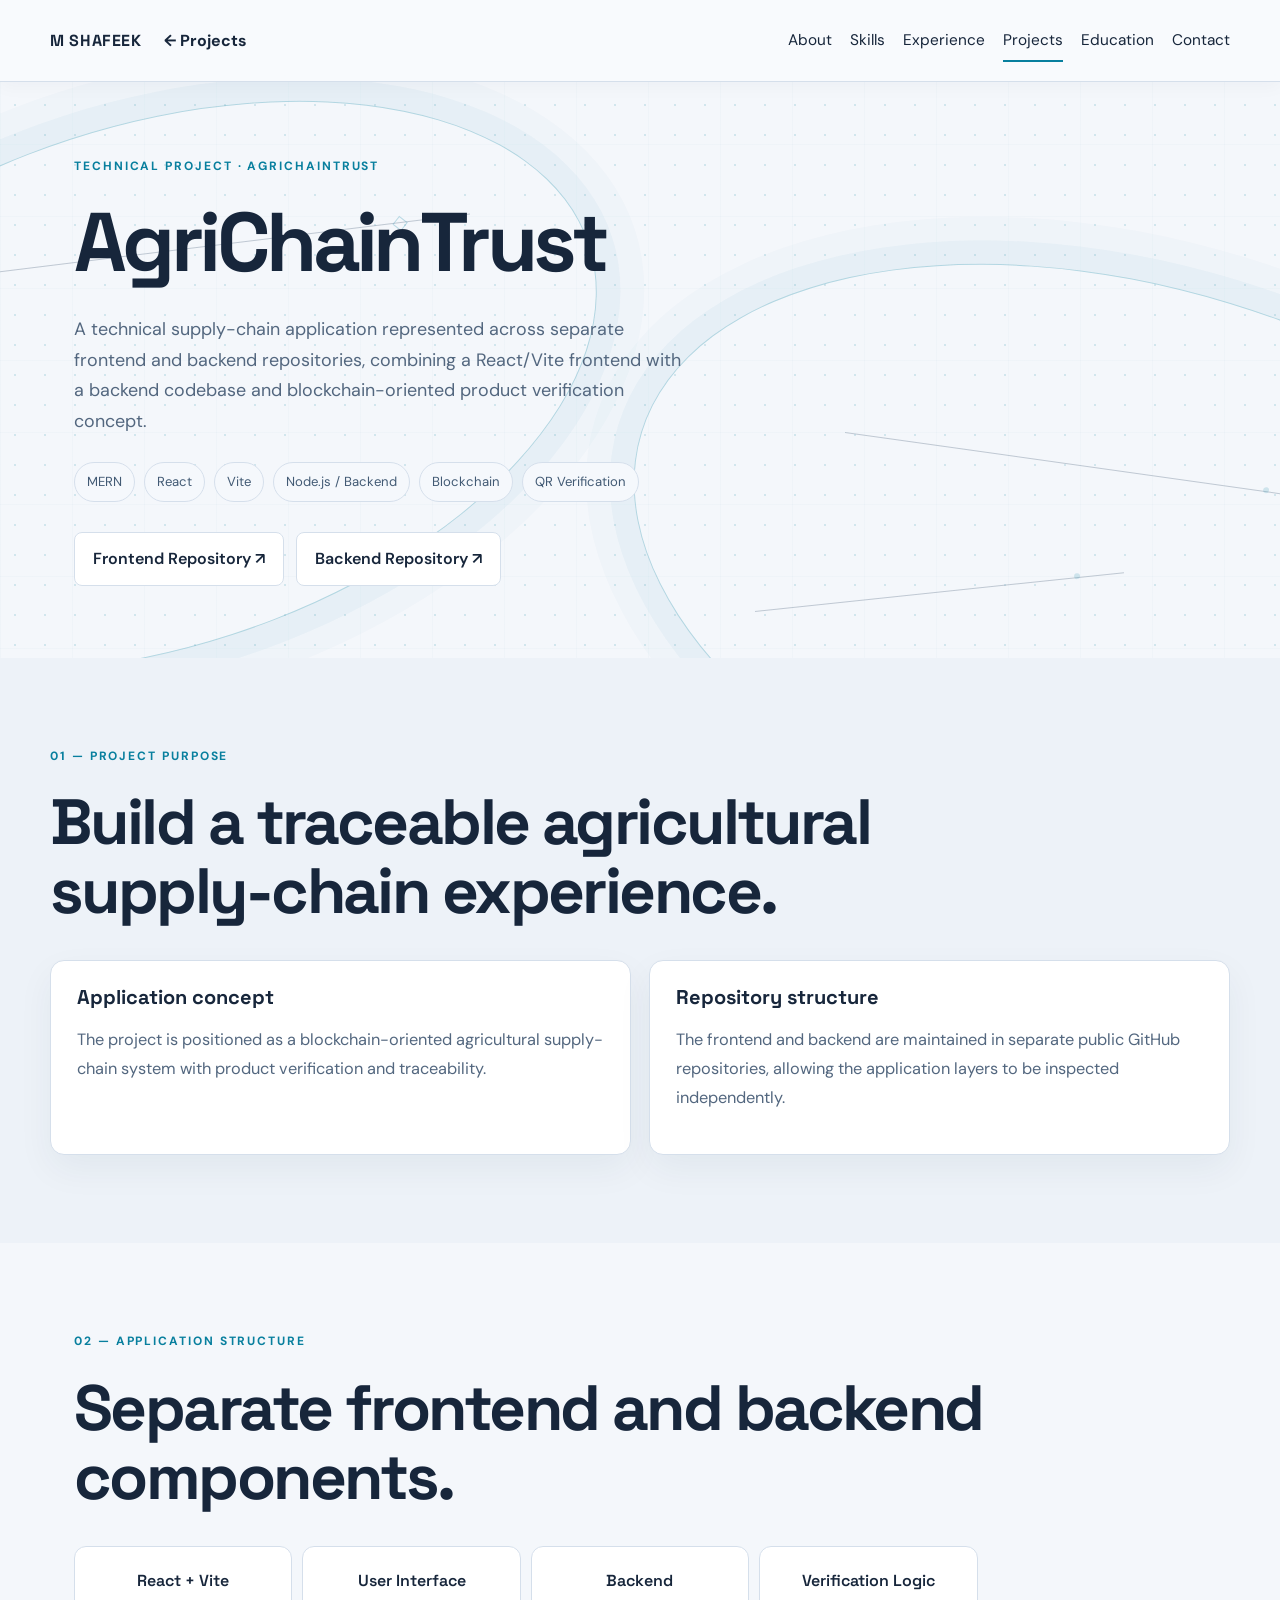
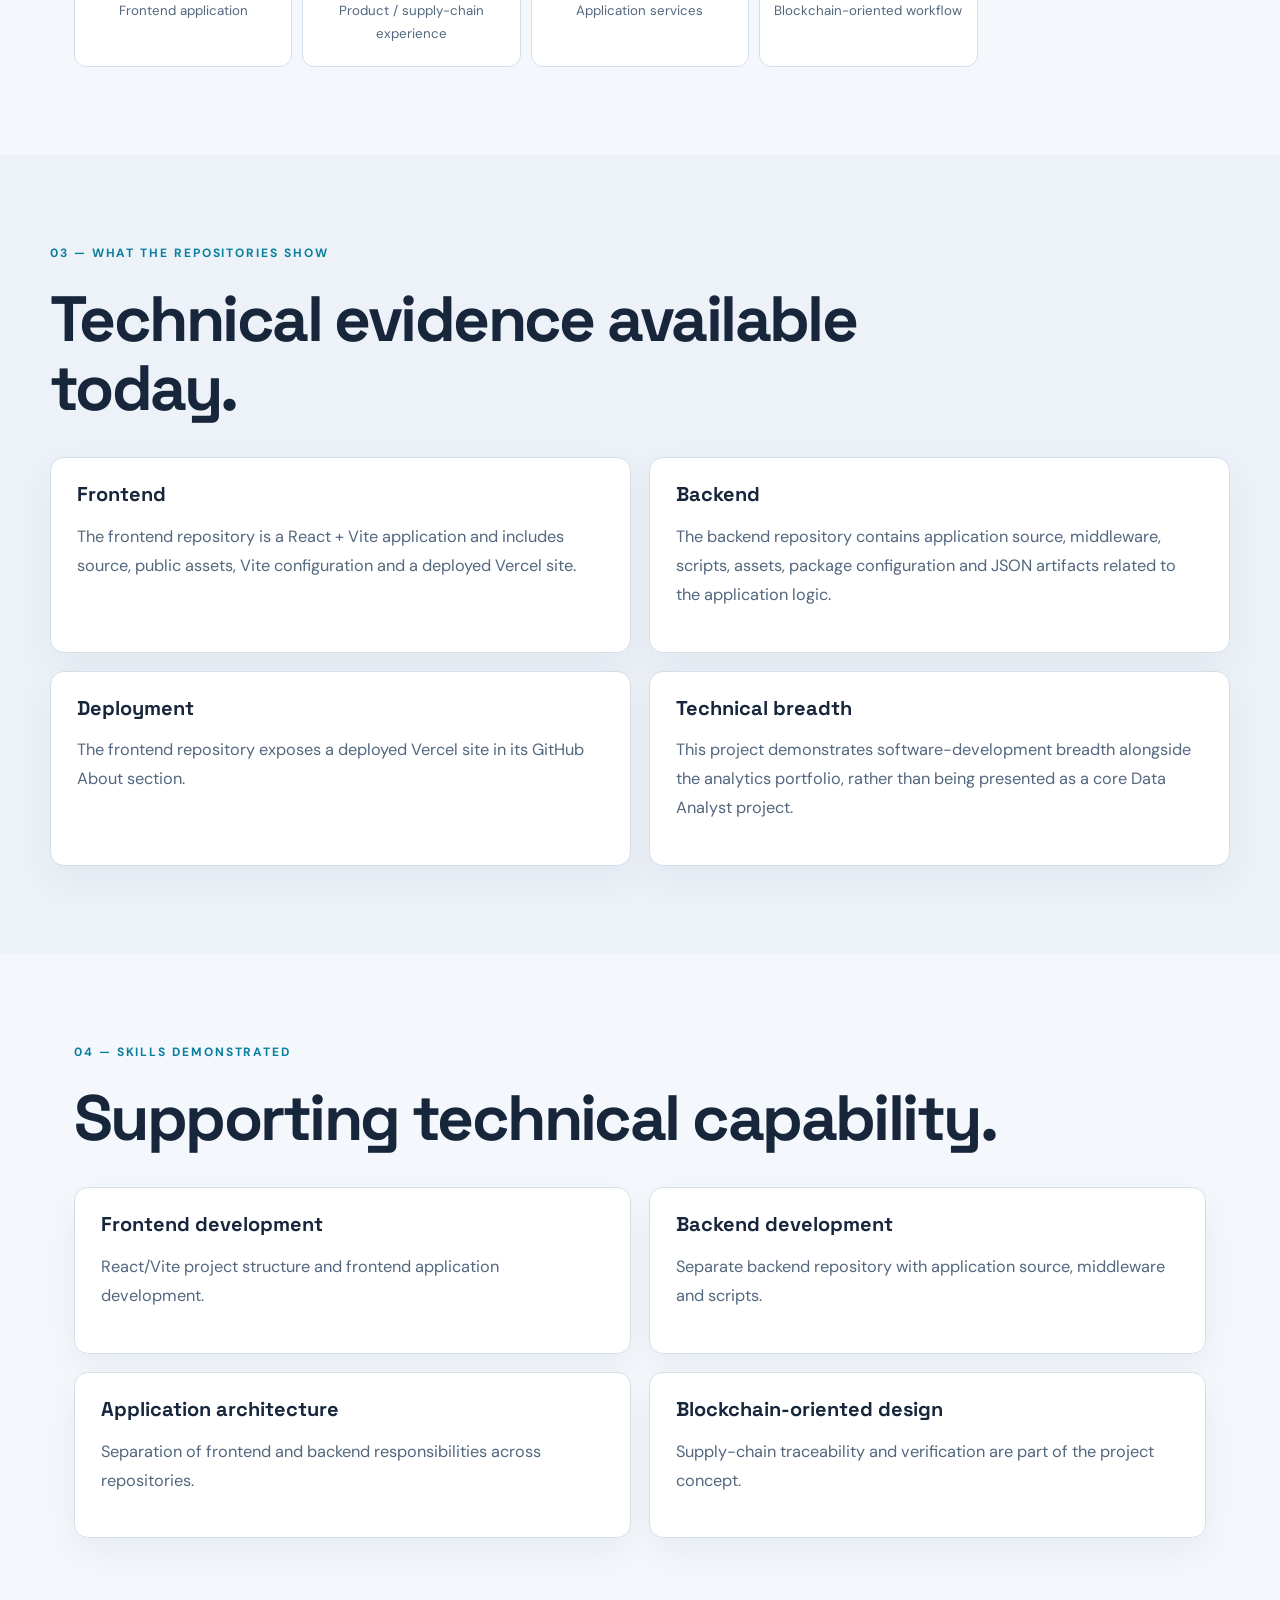
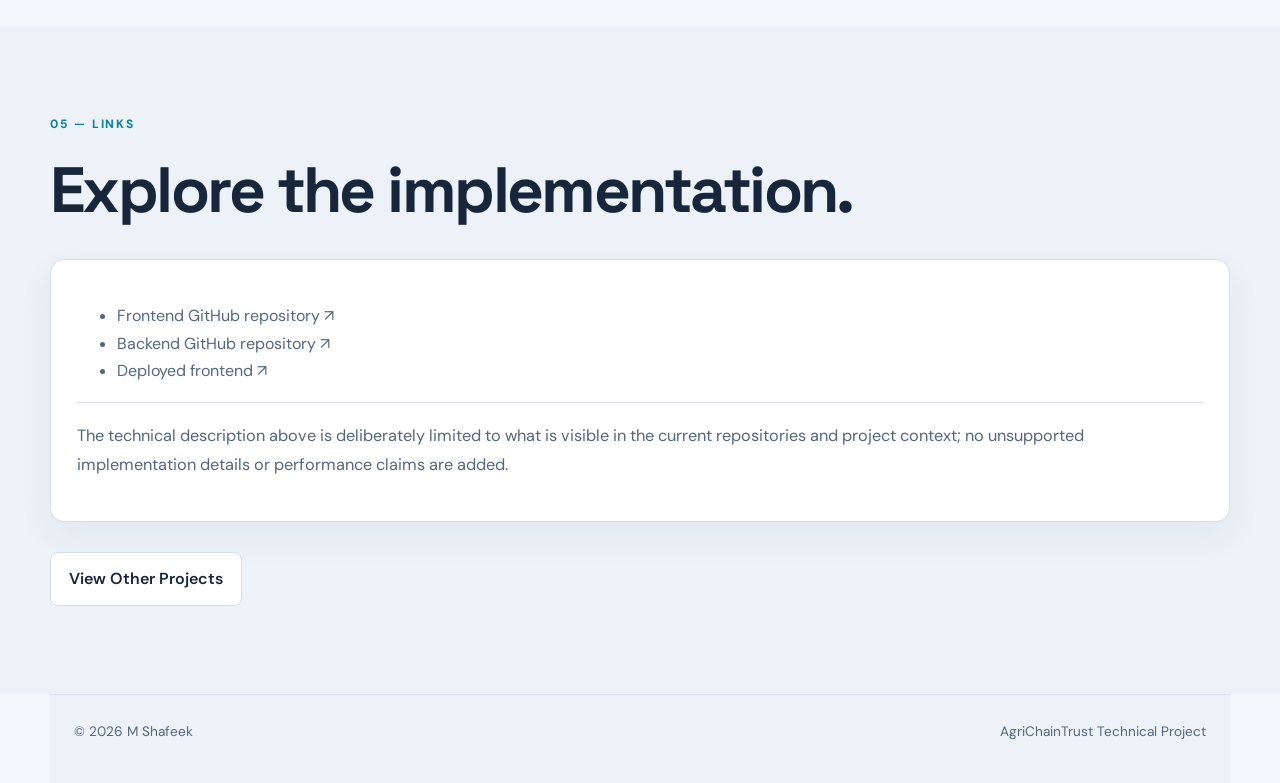
==== commit 07246be0: "Add files via upload" ====
--- a/agrichaintrust.html
+++ b/agrichaintrust.html
@@ -1,27 +1,11 @@
-<!DOCTYPE html>
-<html lang="en">
-<head>
-<meta charset="UTF-8"><meta name="viewport" content="width=device-width, initial-scale=1.0">
-<meta name="description" content="A technical supply-chain application represented across separate frontend and backend repositories, combining a React/Vite frontend with a backend codebase and a blockchain-oriented product verification concept.">
-<title>AgriChainTrust | M Shafeek</title>
-<link rel="stylesheet" href="style.css">
-</head>
-<body class="light-only case-page">
-<header class="nav"><div class="nav-left"><a class="brand" href="index.html">M SHAFEEK</a><a class="header-back" href="index.html#projects">← Projects</a></div><nav aria-label="Primary navigation"><a href="index.html#about">About</a><a href="index.html#skills">Skills</a><a href="index.html#experience">Experience</a><a class="active" href="index.html#projects">Projects</a><a href="index.html#education">Education</a><a href="index.html#contact">Contact</a></nav></header>
+<!DOCTYPE html><html lang="en"><head><meta charset="UTF-8"><meta name="viewport" content="width=device-width, initial-scale=1.0"><title>AgriChainTrust | M Shafeek</title><meta name="description" content="AgriChainTrust technical project case study by M Shafeek."><link rel="stylesheet" href="style.css"></head><body class="light-only">
+<div class="background-lines" aria-hidden="true"><span></span><span></span><span></span><span></span></div>
+<header class="nav"><div class="nav-left"><a class="brand" href="index.html">M SHAFEEK</a><a class="header-back" href="index.html#projects">← Projects</a></div><nav><a href="index.html#about">About</a><a href="index.html#skills">Skills</a><a href="index.html#experience">Experience</a><a href="index.html#projects" class="active">Projects</a><a href="index.html#education">Education</a><a href="index.html#contact">Contact</a></nav></header>
 <main>
-<section class="case-section case-hero"><div class="case-hero-grid"><div><p class="eyebrow">TECHNICAL PROJECT · APPLICATION ARCHITECTURE · CASE STUDY 09</p><h1>AgriChainTrust</h1><p class="case-lead">A technical supply-chain application represented across separate frontend and backend repositories, combining a React/Vite frontend with a backend codebase and a blockchain-oriented product verification concept.</p><div class="case-meta"><span>React</span><span>Vite</span><span>Node.js</span><span>Backend application code</span><span>Blockchain-oriented design</span><span>QR verification concept</span></div><div class="case-cta"><a class="button secondary" href="https://github.com/M-Shafeek06/agrichain-frontend" target="_blank" rel="noopener">View Repository ↗</a></div></div><div class="case-hero-visual"><div class="case-hero-placeholder"><strong>AgriChainTrust</strong><span>FRONTEND · BACKEND · TRACEABILITY CONCEPT</span></div></div></div></section>
-<div class="case-index-wrap"><nav class="case-index" aria-label="Case study sections"><a href="#overview">01 PROJECT OVERVIEW</a><a href="#problem">02 BUSINESS PROBLEM</a><a href="#dataset">03 DATASET OVERVIEW</a><a href="#tools">04 TOOLS</a><a href="#methodology">05 METHODOLOGY</a><a href="#implementation">06 ANALYSIS</a><a href="#findings">07 KEY FINDINGS</a><a href="#recommendations">08 BUSINESS RECOMMENDATIONS</a><a href="#future">09 LIMITATIONS</a><a href="#resources">10 PROJECT RESOURCES</a></nav></div>
-<section class="case-section" id="overview"><p class="eyebrow">01 — PROJECT OVERVIEW</p><h2>Blockchain-oriented agricultural supply-chain traceability concept.</h2><p class="case-section-intro">A technical supply-chain application represented across separate frontend and backend repositories, combining a React/Vite frontend with a backend codebase and a blockchain-oriented product verification concept.</p><div class="case-chip-list"><span>Frontend/backend separation · product verification concept · traceability</span><span>React · Vite · Node.js · Backend · Blockchain-oriented design</span></div></section>
-<section class="case-section alt" id="problem"><p class="eyebrow">02 — BUSINESS PROBLEM & OBJECTIVE</p><h2>Start with the problem. Define the analytical purpose.</h2><div class="case-grid"><article class="case-card"><p class="card-kicker">BUSINESS PROBLEM</p><h3>What needs to be understood?</h3><p>Agricultural supply chains can benefit from product traceability and verification concepts that help users inspect product-related information across the supply chain.</p></article><article class="case-card"><p class="card-kicker">PROJECT OBJECTIVE</p><h3>What this project sets out to deliver</h3><p>Build a traceable agricultural supply-chain experience centered on product verification. This project is presented as a technical application project alongside the analytics portfolio, not as a core Data Analyst project.</p></article></div></section>
-<section class="case-section" id="dataset"><p class="eyebrow">03 — DATASET OVERVIEW</p><h2>Understand the data behind the work.</h2><div class="case-card"><p>This is an application-oriented project rather than a dataset-analysis project. The public repositories contain frontend and backend source code; the portfolio source does not identify a formal analytical dataset.</p></div></section>
-<section class="case-section alt" id="tools"><p class="eyebrow">04 — TOOLS & TECHNOLOGIES</p><h2>Technology selected for the project workflow.</h2><p class="case-section-intro">The tools below reflect the documented implementation and project artifacts.</p><div class="case-chip-list"><span>React</span><span>Vite</span><span>Node.js</span><span>Backend application code</span><span>Blockchain-oriented design</span><span>QR verification concept</span></div></section>
-<section class="case-section" id="methodology"><p class="eyebrow">05 — METHODOLOGY & WORKFLOW</p><h2>From source data to usable output.</h2><div class="workflow-grid"><article class="workflow-step"><span class="step-number">STEP 01</span><h3>Frontend application</h3><p>Use a React + Vite frontend for the user-facing experience.</p></article><article class="workflow-step"><span class="step-number">STEP 02</span><h3>Backend services</h3><p>Maintain a separate backend repository containing application source, middleware and scripts.</p></article><article class="workflow-step"><span class="step-number">STEP 03</span><h3>Verification concept</h3><p>Represent product verification and supply-chain traceability as the application concept.</p></article><article class="workflow-step"><span class="step-number">STEP 04</span><h3>Deployment</h3><p>The frontend repository identifies a deployed Vercel site.</p></article></div></section>
-<section class="case-section alt" id="implementation"><p class="eyebrow">06 — ANALYSIS & IMPLEMENTATION</p><h2>What was built and what the analysis covers.</h2><div class="case-grid"><article class="case-card"><p class="card-kicker">COMPONENT 01</p><h3>Frontend</h3><p>The frontend repository includes source, public assets and Vite configuration.</p></article><article class="case-card"><p class="card-kicker">COMPONENT 02</p><h3>Backend</h3><p>The backend repository contains application source, middleware, scripts, assets, package configuration and JSON artifacts.</p></article><article class="case-card"><p class="card-kicker">COMPONENT 03</p><h3>Architecture</h3><p>Frontend and backend responsibilities are maintained in separate public repositories.</p></article><article class="case-card"><p class="card-kicker">COMPONENT 04</p><h3>Product concept</h3><p>Supply-chain traceability and product verification are part of the project concept.</p></article></div></section>
-<section class="case-section" id="findings"><p class="eyebrow">07 — KEY FINDINGS & INSIGHTS</p><h2>What the available project evidence supports.</h2><div class="case-card"><p>The available repository evidence supports the existence of separate frontend and backend codebases, a React/Vite frontend and a deployed frontend site. The portfolio source describes blockchain-oriented product verification as the concept. It does not provide enough implementation evidence to claim a production blockchain integration, transaction throughput or verified traceability outcomes.</p></div><p class="case-note">Evidence standard: this section distinguishes documented implementation and visible analytical scope from numeric conclusions. No unsupported KPI values, rankings or business outcomes are presented.</p></section>
-<section class="case-section alt" id="recommendations"><p class="eyebrow">08 — BUSINESS RECOMMENDATIONS</p><h2>Potential actions informed by the analysis.</h2><p class="case-section-intro">These are suggested ways a stakeholder could use the analysis. They are not presented as actions already taken or measured project outcomes.</p><div class="case-card"><ol class="case-list"><li>Document the end-to-end product verification flow with a clear explanation of what is stored and what is verified.</li><li>Add reproducible setup and API documentation so reviewers can inspect the frontend/backend interaction.</li><li>Clearly distinguish implemented functionality from the blockchain-oriented product concept.</li></ol></div></section>
-<section class="case-section" id="future"><p class="eyebrow">09 — LIMITATIONS & FUTURE SCOPE</p><h2>Be clear about current boundaries and next steps.</h2><div class="case-card"><p>The available portfolio description is deliberately limited to visible repository evidence. It does not establish production blockchain integration or independently validated supply-chain outcomes. Future scope could include clearer architecture documentation, end-to-end verification tests and evidence of any on-chain components if implemented.</p></div></section>
-<section class="case-section alt" id="resources"><p class="eyebrow">10 — PROJECT RESOURCES</p><h2>Explore the source and implementation.</h2><div class="resource-list"><a class="resource-link" href="https://github.com/M-Shafeek06/agrichain-frontend" target="_blank" rel="noopener"><span>Frontend GitHub repository</span><span aria-hidden="true">↗</span></a><a class="resource-link" href="https://github.com/M-Shafeek06/agrichain-backend" target="_blank" rel="noopener"><span>Backend GitHub repository</span><span aria-hidden="true">↗</span></a><a class="resource-link" href="https://agrichain-frontend-alpha.vercel.app/" target="_blank" rel="noopener"><span>Deployed frontend</span><span aria-hidden="true">↗</span></a></div></section>
-<div class="case-bottom-nav"><a href="heart-disease-analysis.html">← Previous: Heart Disease Analysis</a><a href="index.html#projects">Back to all projects →</a></div>
-</main>
-<footer><span>© 2026 M Shafeek</span><span>AgriChainTrust · Project Case Study</span></footer>
-</body></html>+<section class="case-section case-hero"><div class="case-hero-grid"><div><p class="eyebrow">TECHNICAL PROJECT · AGRICHAINTRUST</p><h1>AgriChainTrust</h1><p class="lead">A technical supply-chain application represented across separate frontend and backend repositories, combining a React/Vite frontend with a backend codebase and blockchain-oriented product verification concept.</p><div class="case-meta"><span>MERN</span><span>React</span><span>Vite</span><span>Node.js / Backend</span><span>Blockchain</span><span>QR Verification</span></div><div class="case-cta"><a class="button primary" href="https://github.com/M-Shafeek06/agrichain-frontend" target="_blank" rel="noopener">Frontend Repository ↗</a><a class="button secondary" href="https://github.com/M-Shafeek06/agrichain-backend" target="_blank" rel="noopener">Backend Repository ↗</a></div></div></div></section>
+<section class="case-section alt"><div class="section-heading"><p class="eyebrow">01 — PROJECT PURPOSE</p><h2>Build a traceable agricultural supply-chain experience.</h2></div><div class="case-grid"><article class="case-card"><h3>Application concept</h3><p class="muted">The project is positioned as a blockchain-oriented agricultural supply-chain system with product verification and traceability.</p></article><article class="case-card"><h3>Repository structure</h3><p class="muted">The frontend and backend are maintained in separate public GitHub repositories, allowing the application layers to be inspected independently.</p></article></div></section>
+<section class="case-section"><div class="section-heading"><p class="eyebrow">02 — APPLICATION STRUCTURE</p><h2>Separate frontend and backend components.</h2></div><div class="architecture"><div class="arch-step">React + Vite<small>Frontend application</small></div><div class="arch-step">User Interface<small>Product / supply-chain experience</small></div><div class="arch-step">Backend<small>Application services</small></div><div class="arch-step">Verification Logic<small>Blockchain-oriented workflow</small></div></div></section>
+<section class="case-section alt"><div class="section-heading"><p class="eyebrow">03 — WHAT THE REPOSITORIES SHOW</p><h2>Technical evidence available today.</h2></div><div class="case-grid"><article class="case-card"><h3>Frontend</h3><p class="muted">The frontend repository is a React + Vite application and includes source, public assets, Vite configuration and a deployed Vercel site.</p></article><article class="case-card"><h3>Backend</h3><p class="muted">The backend repository contains application source, middleware, scripts, assets, package configuration and JSON artifacts related to the application logic.</p></article><article class="case-card"><h3>Deployment</h3><p class="muted">The frontend repository exposes a deployed Vercel site in its GitHub About section.</p></article><article class="case-card"><h3>Technical breadth</h3><p class="muted">This project demonstrates software-development breadth alongside the analytics portfolio, rather than being presented as a core Data Analyst project.</p></article></div></section>
+<section class="case-section"><div class="section-heading"><p class="eyebrow">04 — SKILLS DEMONSTRATED</p><h2>Supporting technical capability.</h2></div><div class="case-grid"><article class="case-card"><h3>Frontend development</h3><p class="muted">React/Vite project structure and frontend application development.</p></article><article class="case-card"><h3>Backend development</h3><p class="muted">Separate backend repository with application source, middleware and scripts.</p></article><article class="case-card"><h3>Application architecture</h3><p class="muted">Separation of frontend and backend responsibilities across repositories.</p></article><article class="case-card"><h3>Blockchain-oriented design</h3><p class="muted">Supply-chain traceability and verification are part of the project concept.</p></article></div></section>
+<section class="case-section alt"><div class="section-heading"><p class="eyebrow">05 — LINKS</p><h2>Explore the implementation.</h2></div><div class="case-card"><ul><li><a href="https://github.com/M-Shafeek06/agrichain-frontend" target="_blank" rel="noopener">Frontend GitHub repository ↗</a></li><li><a href="https://github.com/M-Shafeek06/agrichain-backend" target="_blank" rel="noopener">Backend GitHub repository ↗</a></li><li><a href="https://agrichain-frontend-alpha.vercel.app" target="_blank" rel="noopener">Deployed frontend ↗</a></li></ul><p class="muted evidence-note">The technical description above is deliberately limited to what is visible in the current repositories and project context; no unsupported implementation details or performance claims are added.</p></div><div class="case-cta"><a class="button secondary" href="index.html#projects">View Other Projects</a></div></section>
+</main><footer><span>© 2026 M Shafeek</span><span>AgriChainTrust Technical Project</span></footer><script>const links=[...document.querySelectorAll('nav a')]; links.forEach(a=>a.classList.toggle('active',a.getAttribute('href')==='index.html#projects'));</script></body></html>
--- a/style.css
+++ b/style.css
@@ -2489,88 +2489,3 @@
   }
   body.home-page.light-only #contact .contact-card { padding: 34px 20px; }
 }
-
-
-/* ================================================================
-   PROJECTS SECTION REFINEMENT — scoped to #projects only
-   Existing global/homepage styles are intentionally left untouched.
-   ================================================================ */
-#projects .section-heading{max-width:850px}
-#projects .section-note{max-width:760px}
-#projects .projects-intro-strip{display:flex;flex-wrap:wrap;gap:9px;margin:26px 0 22px}
-#projects .projects-intro-strip span{padding:8px 12px;border:1px solid var(--line);border-radius:999px;color:var(--muted);font-size:.68rem;font-weight:700;letter-spacing:.1em;background:rgba(255,255,255,.48)}
-#projects .project-catalog{grid-template-columns:repeat(2,minmax(0,1fr));gap:22px;align-items:stretch}
-#projects .project-card{height:auto;min-height:0;display:flex;flex-direction:column;grid-template-columns:1fr;gap:0;padding:0;overflow:hidden;border-radius:18px;background:var(--surface);border:1px solid var(--line);box-shadow:0 12px 34px rgba(15,35,55,.07);transition:transform .25s ease,border-color .25s ease,box-shadow .25s ease}
-#projects .project-card:hover{transform:translateY(-5px);border-color:rgba(8,127,158,.45);box-shadow:0 20px 44px rgba(15,35,55,.12)}
-#projects .project-card.is-featured{border-color:rgba(8,127,158,.36)}
-#projects .project-card::after{display:none}
-#projects .project-card-media{height:220px;position:relative;overflow:hidden;background:linear-gradient(135deg,#102b43,#0b1727)}
-#projects .project-card-media img{width:100%;height:100%;display:block;object-fit:cover;object-position:top center;transition:transform .45s ease}
-#projects .project-card:hover .project-card-media img{transform:scale(1.035)}
-#projects .project-card-media::after{content:"";position:absolute;inset:45% 0 0;background:linear-gradient(180deg,transparent,rgba(4,15,27,.5));pointer-events:none}
-#projects .project-card-index{position:absolute;z-index:1;left:16px;top:15px;padding:7px 10px;border:1px solid rgba(255,255,255,.35);border-radius:999px;background:rgba(5,18,31,.78);color:#eaf7ff;font-size:.65rem;font-weight:800;letter-spacing:.12em}
-#projects .project-card-placeholder{height:100%;display:flex;flex-direction:column;align-items:center;justify-content:center;gap:12px;color:#eaf7ff;text-align:center;background:radial-gradient(circle at 75% 20%,rgba(93,225,244,.2),transparent 35%),linear-gradient(135deg,#0b1d30,#183b55)}
-#projects .project-card-placeholder span{font-family:'Space Grotesk',sans-serif;font-size:clamp(1.5rem,3vw,2.5rem);font-weight:700;letter-spacing:.04em}
-#projects .project-card-placeholder small{color:#9cb8cb;font-size:.65rem;letter-spacing:.16em}
-#projects .project-card-content{display:flex;flex:1;flex-direction:column;align-items:stretch;padding:23px 24px 22px;min-width:0}
-#projects .project-card-content .project-number{font-size:.64rem;letter-spacing:.12em;margin:0 0 11px;color:var(--accent)}
-#projects .project-card-content h3{font-size:1.3rem;line-height:1.25;margin:0 0 12px;color:var(--text)}
-#projects .project-card-summary{font-size:.93rem;line-height:1.7;color:var(--muted);margin:0 0 14px}
-#projects .project-card-focus{font-size:.72rem;line-height:1.55;color:var(--text);font-weight:700;letter-spacing:.025em;margin:0 0 15px;padding-left:12px;border-left:2px solid var(--accent)}
-#projects .project-card-tools{display:flex;flex-wrap:wrap;gap:7px;margin:0 0 20px}
-#projects .project-card-tools span{font-size:.68rem;line-height:1.2;padding:6px 9px;border:1px solid var(--line);border-radius:999px;color:var(--muted);background:rgba(255,255,255,.45)}
-#projects .project-card .project-actions{display:flex;flex-wrap:wrap;gap:15px;margin-top:auto;padding-top:16px;border-top:1px solid var(--line)}
-#projects .project-card .project-actions a{font-size:.82rem}
-#projects .project-card .project-actions a:first-child{color:var(--accent)!important}
-@media(max-width:850px){#projects .project-catalog{grid-template-columns:1fr}#projects .project-card-media{height:240px}}
-@media(max-width:560px){#projects .project-card-content{padding:19px}#projects .project-card-media{height:195px}#projects .projects-intro-strip span{font-size:.59rem;padding:7px 9px}}
-@media(prefers-reduced-motion:reduce){#projects .project-card,#projects .project-card-media img{transition:none}#projects .project-card:hover{transform:none}#projects .project-card:hover .project-card-media img{transform:none}}
-
-/* Shared case-study layout for all nine project pages. */
-.case-page{background:var(--bg);color:var(--text)}
-.case-page .case-hero{padding-top:72px;padding-bottom:48px}
-.case-page .case-hero-grid{grid-template-columns:minmax(0,1.05fr) minmax(300px,.95fr);gap:42px}
-.case-page .case-hero h1{font-size:clamp(2.8rem,5.8vw,5.4rem);line-height:1.02;letter-spacing:-.055em}
-.case-page .case-lead{max-width:760px;font-size:1.05rem;line-height:1.8;color:var(--muted)}
-.case-page .case-hero-visual{border:1px solid var(--line);border-radius:18px;overflow:hidden;background:var(--surface);box-shadow:0 20px 50px rgba(10,25,40,.12)}
-.case-page .case-hero-visual img{width:100%;height:100%;max-height:420px;display:block;object-fit:cover;object-position:top center}
-.case-page .case-hero-placeholder{min-height:330px;display:flex;flex-direction:column;justify-content:center;align-items:center;text-align:center;padding:30px;background:radial-gradient(circle at 70% 20%,rgba(8,127,158,.18),transparent 34%),linear-gradient(135deg,#0b1d30,#183b55);color:#eef8ff}
-.case-page .case-hero-placeholder strong{font:700 clamp(2rem,4vw,3.6rem)/1.05 'Space Grotesk',sans-serif}
-.case-page .case-hero-placeholder span{margin-top:12px;color:#a8c3d5;font-size:.7rem;letter-spacing:.14em}
-.case-page .case-meta{gap:8px}
-.case-page .case-meta span{font-size:.75rem;padding:7px 10px}
-.case-page .case-index-wrap{max-width:var(--max);margin:0 auto;padding:0 24px 30px}
-.case-page .case-index{display:flex;flex-wrap:wrap;gap:7px;padding:14px;border:1px solid var(--line);border-radius:14px;background:var(--surface)}
-.case-page .case-index a{font-size:.68rem;font-weight:700;letter-spacing:.04em;color:var(--muted);text-decoration:none;padding:7px 9px;border-radius:7px}
-.case-page .case-index a:hover{color:var(--accent);background:rgba(8,127,158,.08)}
-.case-page .case-section{scroll-margin-top:24px;padding-top:66px;padding-bottom:66px}
-.case-page .case-section .eyebrow{margin-bottom:12px}
-.case-page .case-section h2{font-size:clamp(1.8rem,3.2vw,2.7rem);line-height:1.15;max-width:850px;margin-bottom:22px}
-.case-page .case-section-intro{max-width:820px;color:var(--muted);line-height:1.8}
-.case-page .case-grid{align-items:stretch}
-.case-page .case-card{height:100%;background:var(--surface);border:1px solid var(--line);border-radius:15px;padding:23px}
-.case-page .case-card p{color:var(--muted);line-height:1.75}
-.case-page .case-card h3{font-size:1.04rem}
-.case-page .case-card .card-kicker{font-size:.65rem;letter-spacing:.12em;color:var(--accent);font-weight:800;margin-bottom:9px}
-.case-page .case-chip-list{display:flex;flex-wrap:wrap;gap:8px;margin-top:20px}
-.case-page .case-chip-list span{border:1px solid var(--line);border-radius:999px;padding:7px 10px;font-size:.75rem;color:var(--muted);background:var(--surface)}
-.case-page .workflow-grid{display:grid;grid-template-columns:repeat(3,minmax(0,1fr));gap:13px;margin-top:24px}
-.case-page .workflow-step{border:1px solid var(--line);border-radius:13px;padding:19px;background:var(--surface);min-height:140px}
-.case-page .workflow-step .step-number{font-size:.67rem;letter-spacing:.12em;color:var(--accent);font-weight:800}
-.case-page .workflow-step h3{font-size:1rem;margin:10px 0 7px}
-.case-page .workflow-step p{font-size:.86rem;color:var(--muted);line-height:1.65;margin:0}
-.case-page .case-list{padding-left:19px;color:var(--muted);line-height:1.8}
-.case-page .case-list li+li{margin-top:8px}
-.case-page .case-note{padding:17px 19px;border-left:3px solid var(--accent);border-radius:0 10px 10px 0;background:var(--surface);color:var(--muted);line-height:1.75;margin-top:20px}
-.case-page .case-gallery{display:grid;grid-template-columns:repeat(2,minmax(0,1fr));gap:16px;margin-top:24px}
-.case-page .case-gallery figure{margin:0;overflow:hidden;border:1px solid var(--line);border-radius:14px;background:var(--surface)}
-.case-page .case-gallery img{width:100%;height:auto;display:block}
-.case-page .case-gallery figcaption{padding:11px 13px;border-top:1px solid var(--line);font-size:.76rem;color:var(--muted)}
-.case-page .resource-list{display:grid;grid-template-columns:repeat(2,minmax(0,1fr));gap:12px;margin-top:22px}
-.case-page .resource-link{display:flex;align-items:center;justify-content:space-between;gap:14px;padding:17px 18px;border:1px solid var(--line);border-radius:12px;background:var(--surface);color:var(--text);font-weight:700;text-decoration:none}
-.case-page .resource-link:hover{border-color:var(--accent);color:var(--accent)}
-.case-page .case-bottom-nav{max-width:var(--max);margin:0 auto;padding:28px 24px 70px;display:flex;justify-content:space-between;gap:15px;border-top:1px solid var(--line)}
-.case-page .case-bottom-nav a{color:var(--accent);font-weight:700;text-decoration:none}
-.case-page footer{margin-top:0}
-@media(max-width:850px){.case-page .case-hero-grid{grid-template-columns:1fr}.case-page .case-hero-visual{order:2}.case-page .workflow-grid{grid-template-columns:repeat(2,minmax(0,1fr))}}
-@media(max-width:600px){.case-page .case-index{gap:4px}.case-page .case-index a{font-size:.61rem;padding:6px}.case-page .workflow-grid,.case-page .case-gallery,.case-page .resource-list{grid-template-columns:1fr}.case-page .case-bottom-nav{flex-direction:column}.case-page .case-section{padding-top:52px;padding-bottom:52px}}
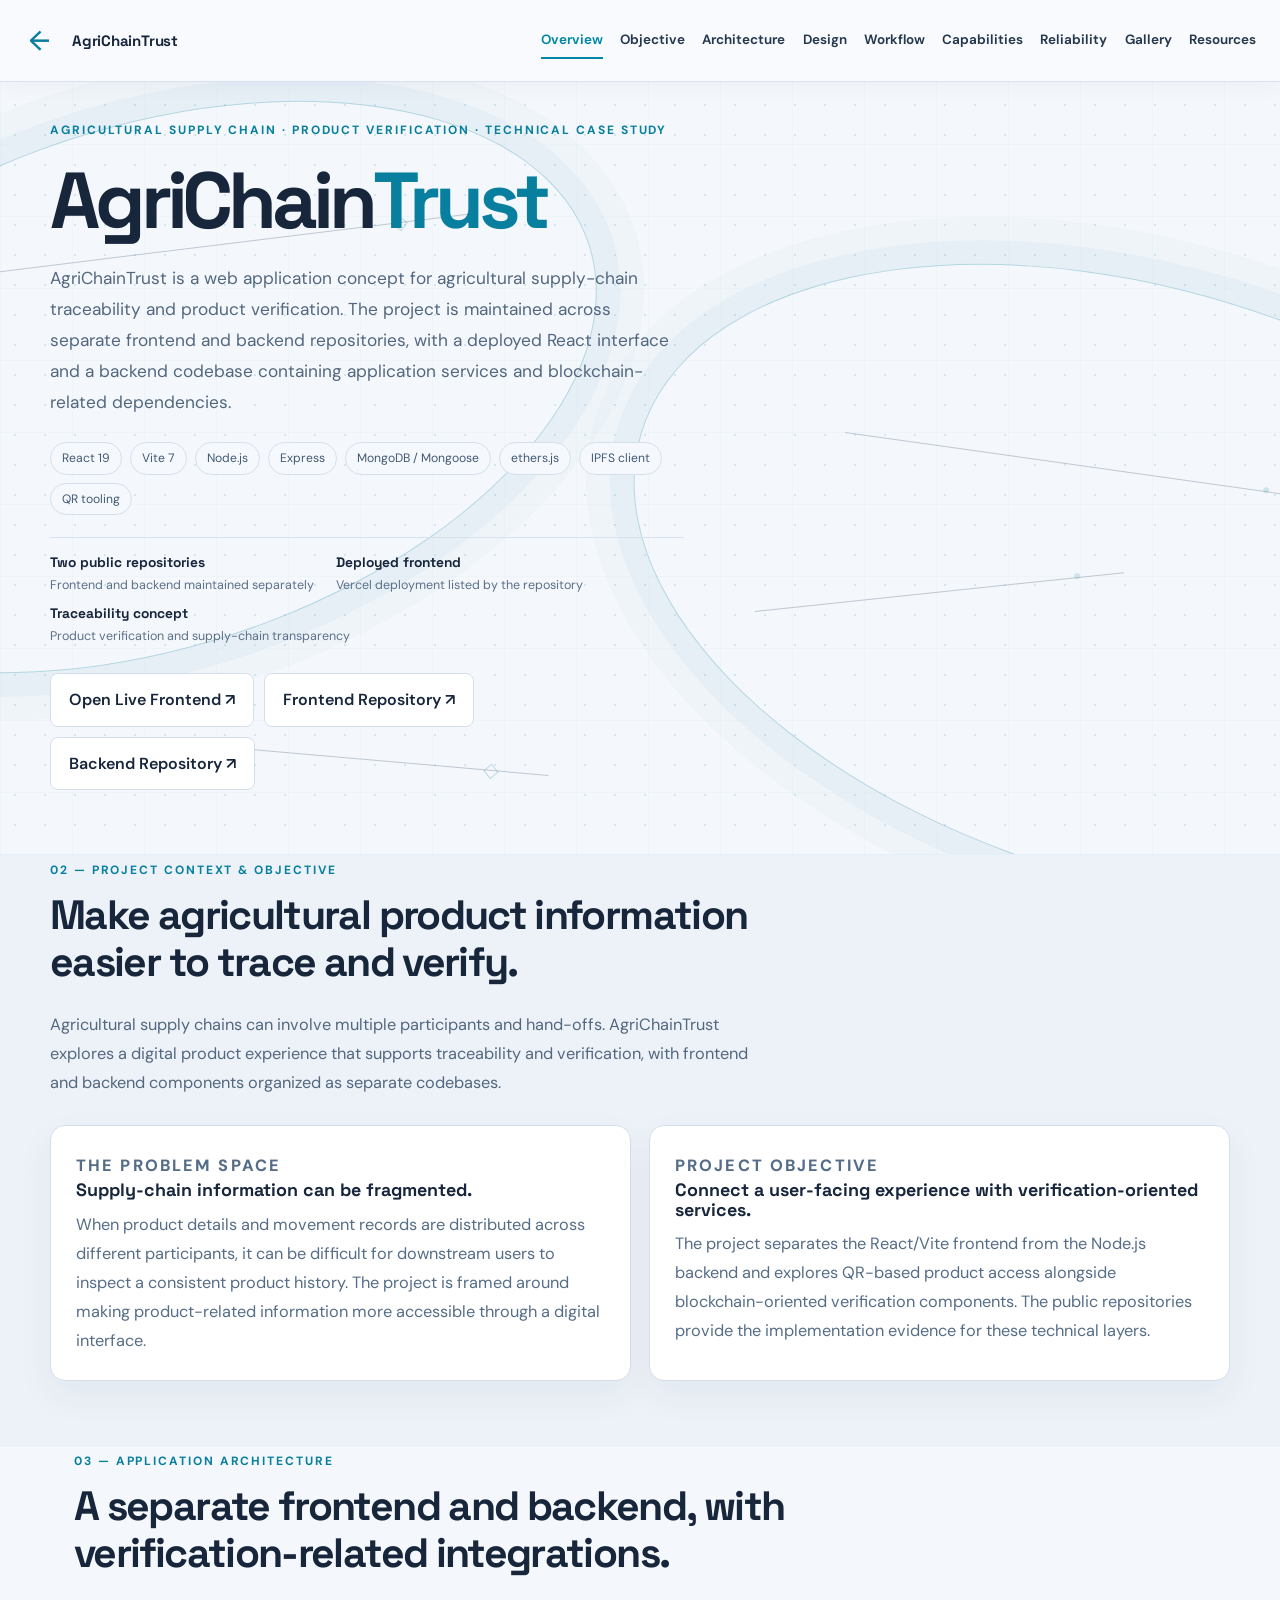
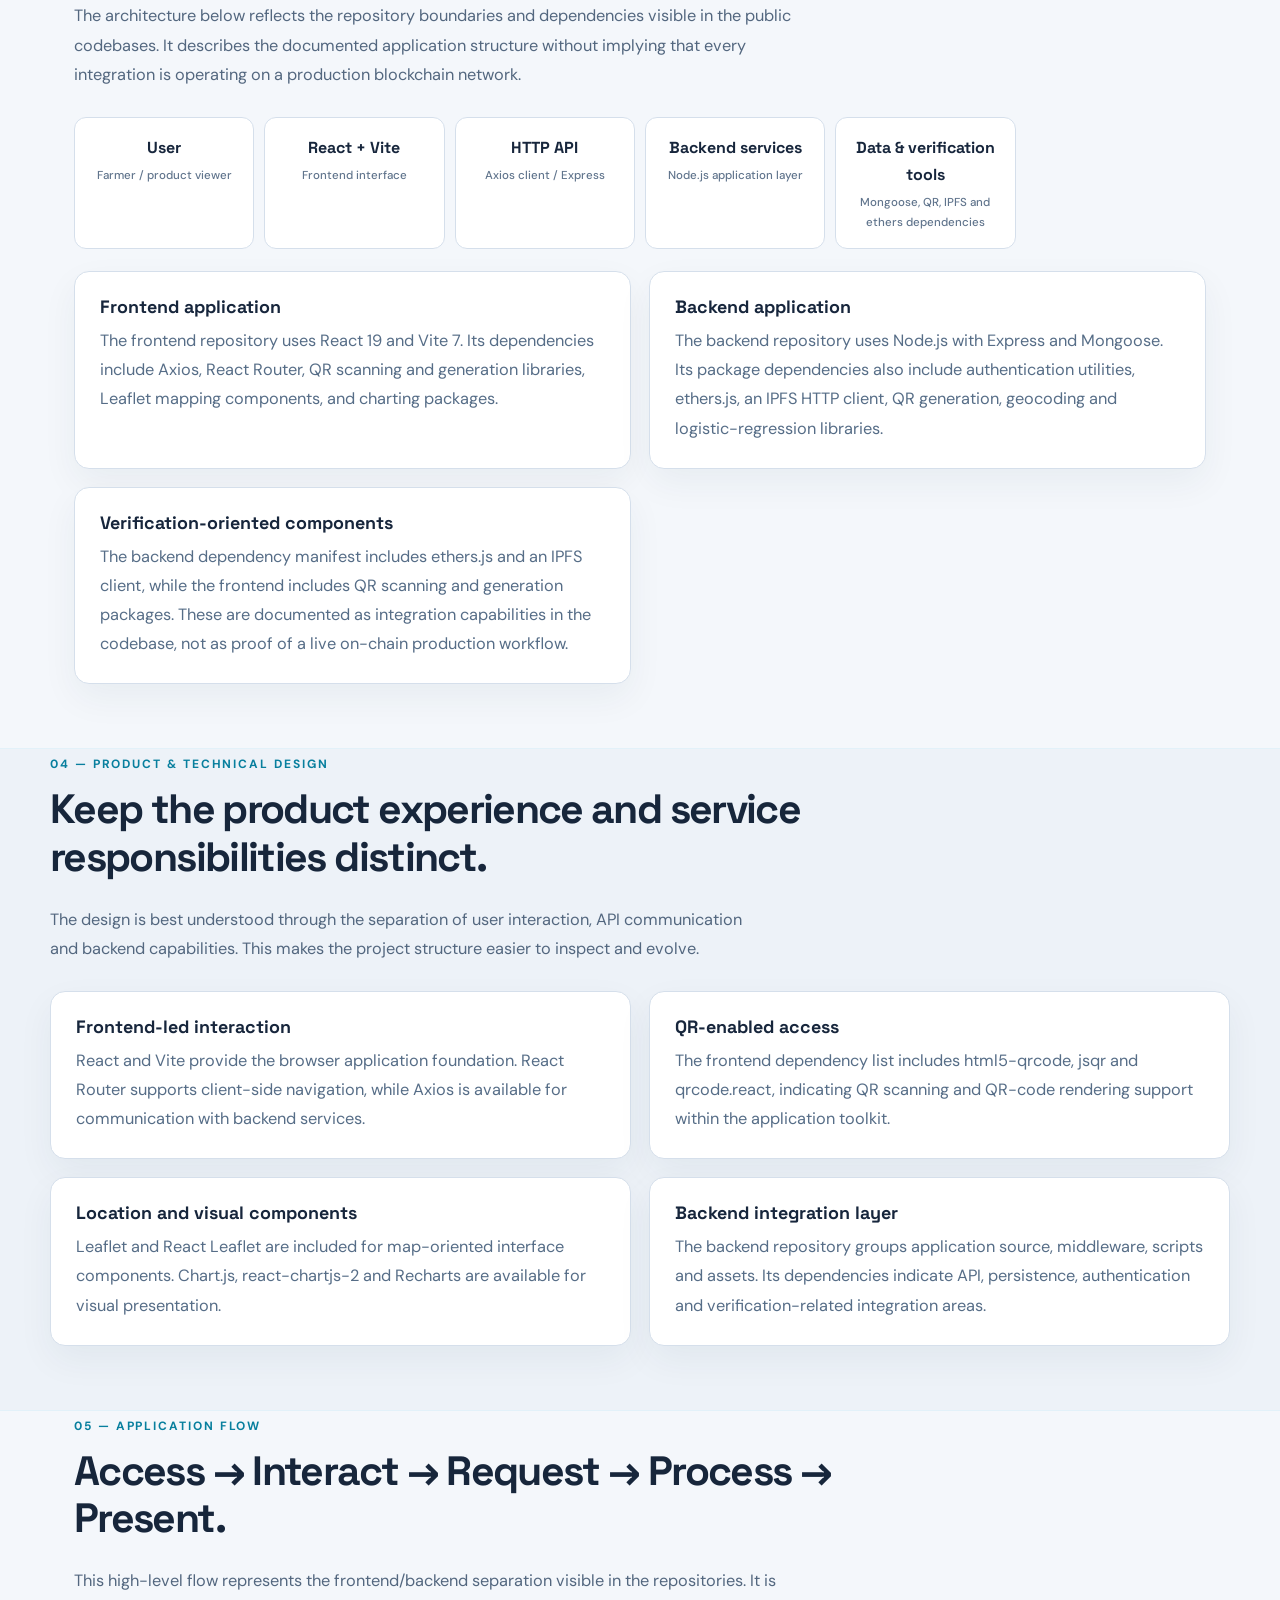
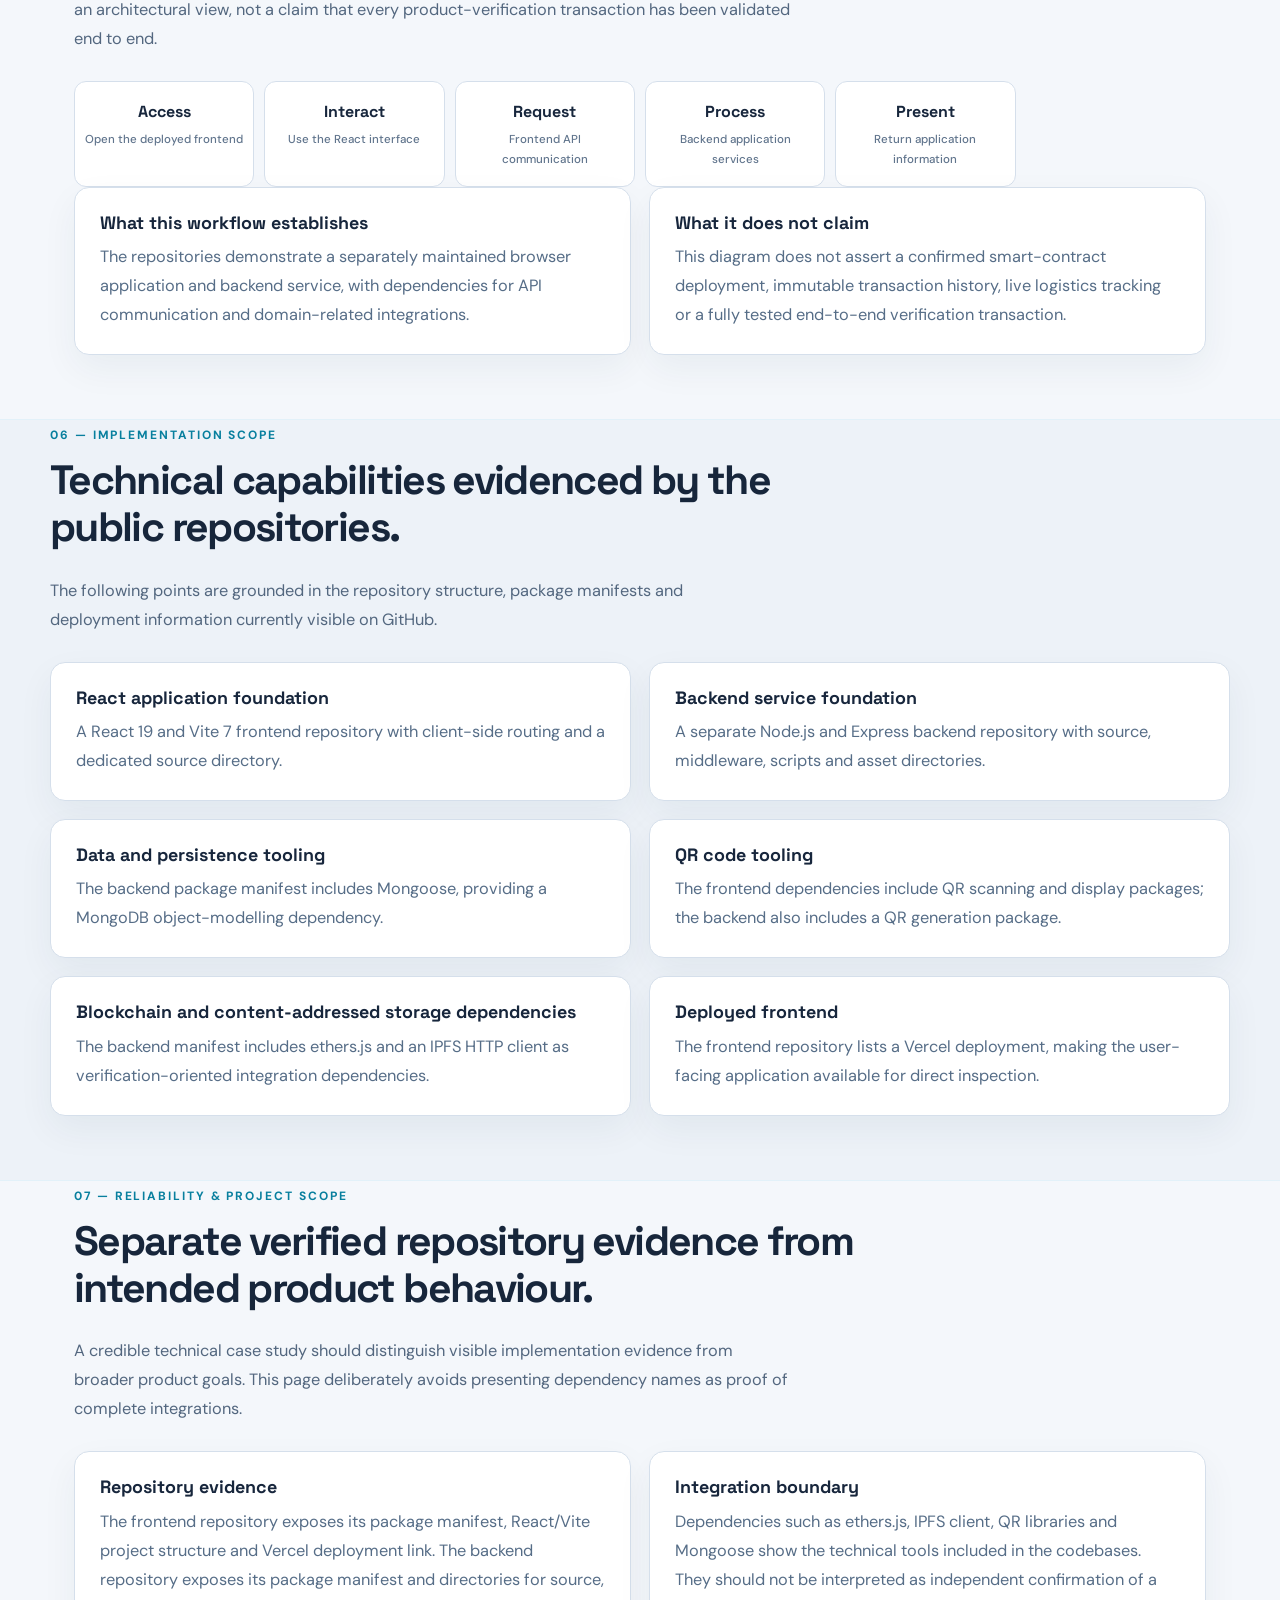
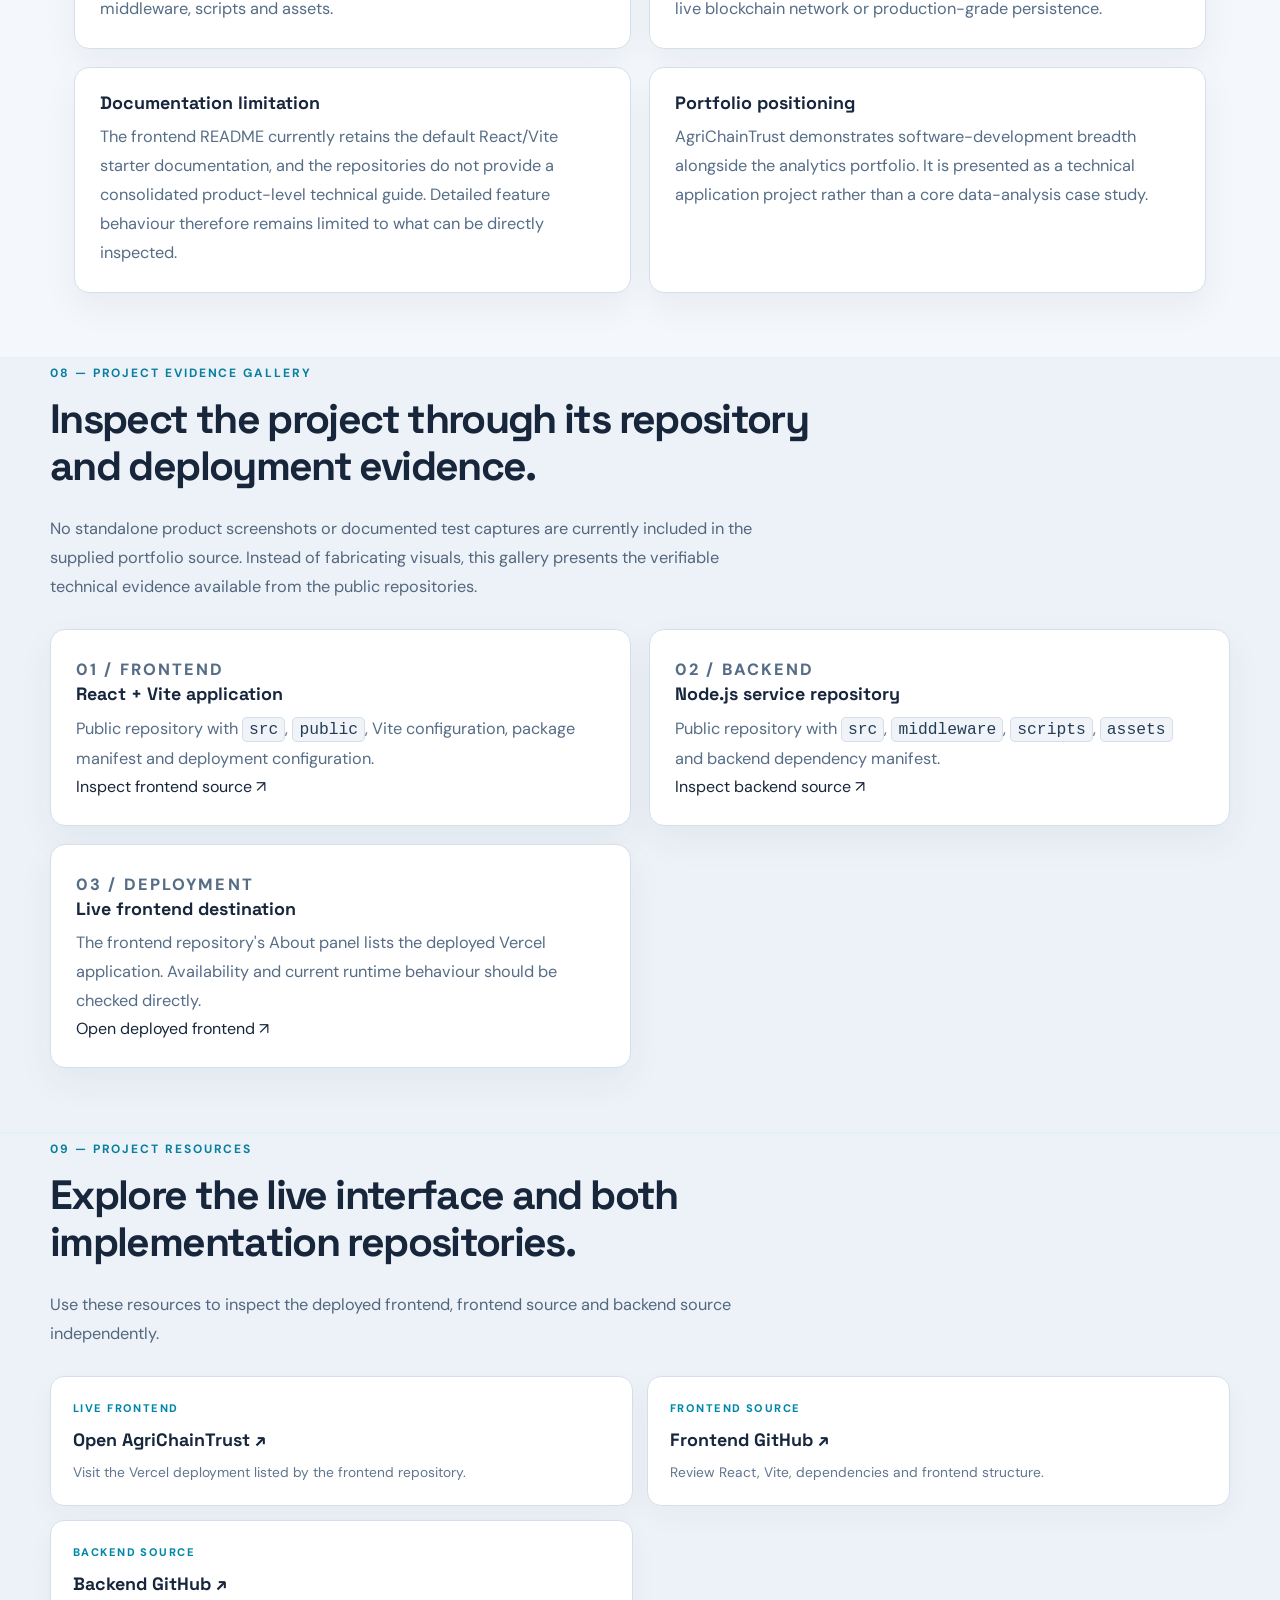
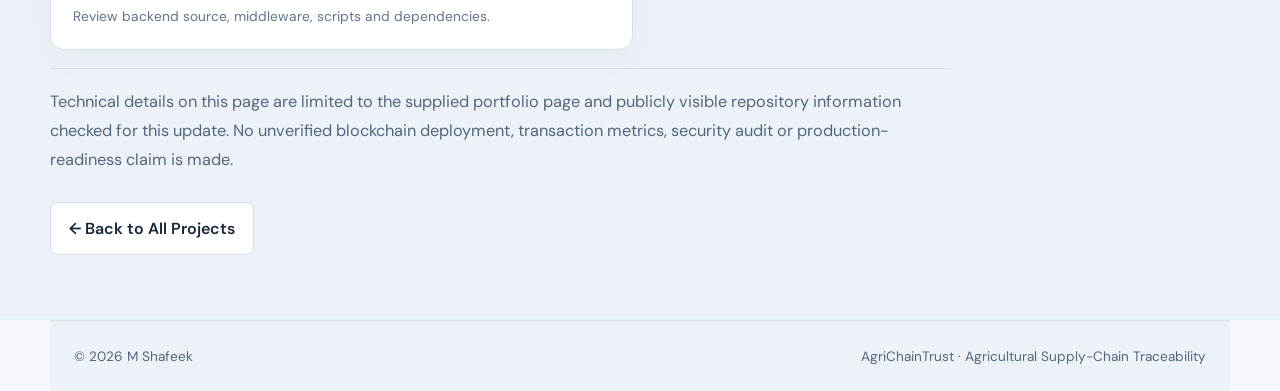
==== commit 777621a4: "Add files via upload" ====
--- a/agrichaintrust.html
+++ b/agrichaintrust.html
@@ -1,11 +1,183 @@
-<!DOCTYPE html><html lang="en"><head><meta charset="UTF-8"><meta name="viewport" content="width=device-width, initial-scale=1.0"><title>AgriChainTrust | M Shafeek</title><meta name="description" content="AgriChainTrust technical project case study by M Shafeek."><link rel="stylesheet" href="style.css"></head><body class="light-only">
-<div class="background-lines" aria-hidden="true"><span></span><span></span><span></span><span></span></div>
-<header class="nav"><div class="nav-left"><a class="brand" href="index.html">M SHAFEEK</a><a class="header-back" href="index.html#projects">← Projects</a></div><nav><a href="index.html#about">About</a><a href="index.html#skills">Skills</a><a href="index.html#experience">Experience</a><a href="index.html#projects" class="active">Projects</a><a href="index.html#education">Education</a><a href="index.html#contact">Contact</a></nav></header>
+<!DOCTYPE html>
+<!DOCTYPE html>
+
+<html lang="en">
+<head>
+<meta charset="utf-8"/>
+<meta content="width=device-width, initial-scale=1.0" name="viewport"/>
+<title>AgriChainTrust | M Shafeek</title>
+<meta content="AgriChainTrust technical project case study by M Shafeek, documenting a React and Vite frontend, Node.js and Express backend, and blockchain-oriented agricultural product verification concept." name="description"/>
+<link href="style.css" rel="stylesheet"/>
+</head>
+<body class="light-only insightforge-case">
+<div aria-hidden="true" class="background-lines"><span></span><span></span><span></span><span></span></div>
+<header aria-label="AgriChainTrust case study navigation" class="case-nav">
+<div class="case-nav-left">
+<a aria-label="Back to the projects section" class="case-back" href="index.html#projects" title="Back to Projects">←</a>
+<a aria-label="AgriChainTrust case study home" class="case-brand" href="#overview">AgriChainTrust</a>
+</div>
+<nav aria-label="Sections in this case study" class="case-section-nav">
+<a href="#overview">Overview</a>
+<a href="#objective">Objective</a>
+<a href="#architecture">Architecture</a>
+<a href="#design">Design</a>
+<a href="#workflow">Workflow</a>
+<a href="#capabilities">Capabilities</a>
+<a href="#reliability">Reliability</a>
+<a href="#gallery">Gallery</a>
+<a href="#resources">Resources</a>
+</nav>
+</header>
 <main>
-<section class="case-section case-hero"><div class="case-hero-grid"><div><p class="eyebrow">TECHNICAL PROJECT · AGRICHAINTRUST</p><h1>AgriChainTrust</h1><p class="lead">A technical supply-chain application represented across separate frontend and backend repositories, combining a React/Vite frontend with a backend codebase and blockchain-oriented product verification concept.</p><div class="case-meta"><span>MERN</span><span>React</span><span>Vite</span><span>Node.js / Backend</span><span>Blockchain</span><span>QR Verification</span></div><div class="case-cta"><a class="button primary" href="https://github.com/M-Shafeek06/agrichain-frontend" target="_blank" rel="noopener">Frontend Repository ↗</a><a class="button secondary" href="https://github.com/M-Shafeek06/agrichain-backend" target="_blank" rel="noopener">Backend Repository ↗</a></div></div></div></section>
-<section class="case-section alt"><div class="section-heading"><p class="eyebrow">01 — PROJECT PURPOSE</p><h2>Build a traceable agricultural supply-chain experience.</h2></div><div class="case-grid"><article class="case-card"><h3>Application concept</h3><p class="muted">The project is positioned as a blockchain-oriented agricultural supply-chain system with product verification and traceability.</p></article><article class="case-card"><h3>Repository structure</h3><p class="muted">The frontend and backend are maintained in separate public GitHub repositories, allowing the application layers to be inspected independently.</p></article></div></section>
-<section class="case-section"><div class="section-heading"><p class="eyebrow">02 — APPLICATION STRUCTURE</p><h2>Separate frontend and backend components.</h2></div><div class="architecture"><div class="arch-step">React + Vite<small>Frontend application</small></div><div class="arch-step">User Interface<small>Product / supply-chain experience</small></div><div class="arch-step">Backend<small>Application services</small></div><div class="arch-step">Verification Logic<small>Blockchain-oriented workflow</small></div></div></section>
-<section class="case-section alt"><div class="section-heading"><p class="eyebrow">03 — WHAT THE REPOSITORIES SHOW</p><h2>Technical evidence available today.</h2></div><div class="case-grid"><article class="case-card"><h3>Frontend</h3><p class="muted">The frontend repository is a React + Vite application and includes source, public assets, Vite configuration and a deployed Vercel site.</p></article><article class="case-card"><h3>Backend</h3><p class="muted">The backend repository contains application source, middleware, scripts, assets, package configuration and JSON artifacts related to the application logic.</p></article><article class="case-card"><h3>Deployment</h3><p class="muted">The frontend repository exposes a deployed Vercel site in its GitHub About section.</p></article><article class="case-card"><h3>Technical breadth</h3><p class="muted">This project demonstrates software-development breadth alongside the analytics portfolio, rather than being presented as a core Data Analyst project.</p></article></div></section>
-<section class="case-section"><div class="section-heading"><p class="eyebrow">04 — SKILLS DEMONSTRATED</p><h2>Supporting technical capability.</h2></div><div class="case-grid"><article class="case-card"><h3>Frontend development</h3><p class="muted">React/Vite project structure and frontend application development.</p></article><article class="case-card"><h3>Backend development</h3><p class="muted">Separate backend repository with application source, middleware and scripts.</p></article><article class="case-card"><h3>Application architecture</h3><p class="muted">Separation of frontend and backend responsibilities across repositories.</p></article><article class="case-card"><h3>Blockchain-oriented design</h3><p class="muted">Supply-chain traceability and verification are part of the project concept.</p></article></div></section>
-<section class="case-section alt"><div class="section-heading"><p class="eyebrow">05 — LINKS</p><h2>Explore the implementation.</h2></div><div class="case-card"><ul><li><a href="https://github.com/M-Shafeek06/agrichain-frontend" target="_blank" rel="noopener">Frontend GitHub repository ↗</a></li><li><a href="https://github.com/M-Shafeek06/agrichain-backend" target="_blank" rel="noopener">Backend GitHub repository ↗</a></li><li><a href="https://agrichain-frontend-alpha.vercel.app" target="_blank" rel="noopener">Deployed frontend ↗</a></li></ul><p class="muted evidence-note">The technical description above is deliberately limited to what is visible in the current repositories and project context; no unsupported implementation details or performance claims are added.</p></div><div class="case-cta"><a class="button secondary" href="index.html#projects">View Other Projects</a></div></section>
-</main><footer><span>© 2026 M Shafeek</span><span>AgriChainTrust Technical Project</span></footer><script>const links=[...document.querySelectorAll('nav a')]; links.forEach(a=>a.classList.toggle('active',a.getAttribute('href')==='index.html#projects'));</script></body></html>+<section class="case-section case-hero" id="overview">
+<div class="case-hero-grid"><div class="case-hero-copy">
+<p class="eyebrow">AGRICULTURAL SUPPLY CHAIN · PRODUCT VERIFICATION · TECHNICAL CASE STUDY</p>
+<h1>AgriChain<span>Trust</span></h1>
+<p class="lead">AgriChainTrust is a web application concept for agricultural supply-chain traceability and product verification. The project is maintained across separate frontend and backend repositories, with a deployed React interface and a backend codebase containing application services and blockchain-related dependencies.</p>
+<div aria-label="Verified technology stack" class="case-meta"><span>React 19</span><span>Vite 7</span><span>Node.js</span><span>Express</span><span>MongoDB / Mongoose</span><span>ethers.js</span><span>IPFS client</span><span>QR tooling</span></div>
+<div aria-label="Project evidence" class="case-proofline"><span><strong>Two public repositories</strong>Frontend and backend maintained separately</span><span><strong>Deployed frontend</strong>Vercel deployment listed by the repository</span><span><strong>Traceability concept</strong>Product verification and supply-chain transparency</span></div>
+<div class="case-cta"><a class="button primary" href="https://agrichain-frontend-alpha.vercel.app" rel="noopener noreferrer" target="_blank">Open Live Frontend ↗</a><a class="button secondary" href="https://github.com/M-Shafeek06/agrichain-frontend" rel="noopener noreferrer" target="_blank">Frontend Repository ↗</a><a class="button secondary" href="https://github.com/M-Shafeek06/agrichain-backend" rel="noopener noreferrer" target="_blank">Backend Repository ↗</a></div>
+</div></div>
+</section>
+<section class="case-section alt" id="objective">
+<div class="section-heading"><p class="eyebrow">02 — PROJECT CONTEXT &amp; OBJECTIVE</p><h2>Make agricultural product information easier to trace and verify.</h2><p class="muted">Agricultural supply chains can involve multiple participants and hand-offs. AgriChainTrust explores a digital product experience that supports traceability and verification, with frontend and backend components organized as separate codebases.</p></div>
+<div class="case-grid">
+<article class="case-card"><p class="case-card-kicker">THE PROBLEM SPACE</p><h3>Supply-chain information can be fragmented.</h3><p class="muted">When product details and movement records are distributed across different participants, it can be difficult for downstream users to inspect a consistent product history. The project is framed around making product-related information more accessible through a digital interface.</p></article>
+<article class="case-card"><p class="case-card-kicker">PROJECT OBJECTIVE</p><h3>Connect a user-facing experience with verification-oriented services.</h3><p class="muted">The project separates the React/Vite frontend from the Node.js backend and explores QR-based product access alongside blockchain-oriented verification components. The public repositories provide the implementation evidence for these technical layers.</p></article>
+</div>
+</section>
+<section class="case-section" id="architecture">
+<div class="section-heading"><p class="eyebrow">03 — APPLICATION ARCHITECTURE</p><h2>A separate frontend and backend, with verification-related integrations.</h2><p class="muted">The architecture below reflects the repository boundaries and dependencies visible in the public codebases. It describes the documented application structure without implying that every integration is operating on a production blockchain network.</p></div>
+<div aria-label="AgriChainTrust application architecture" class="architecture case-workflow-steps">
+<div class="arch-step">User<small>Farmer / product viewer</small></div><div class="arch-step">React + Vite<small>Frontend interface</small></div><div class="arch-step">HTTP API<small>Axios client / Express</small></div><div class="arch-step">Backend services<small>Node.js application layer</small></div><div class="arch-step">Data &amp; verification tools<small>Mongoose, QR, IPFS and ethers dependencies</small></div>
+</div>
+<div class="case-grid case-grid-architecture">
+<article class="case-card"><h3>Frontend application</h3><p class="muted">The frontend repository uses React 19 and Vite 7. Its dependencies include Axios, React Router, QR scanning and generation libraries, Leaflet mapping components, and charting packages.</p></article>
+<article class="case-card"><h3>Backend application</h3><p class="muted">The backend repository uses Node.js with Express and Mongoose. Its package dependencies also include authentication utilities, ethers.js, an IPFS HTTP client, QR generation, geocoding and logistic-regression libraries.</p></article>
+<article class="case-card"><h3>Verification-oriented components</h3><p class="muted">The backend dependency manifest includes ethers.js and an IPFS client, while the frontend includes QR scanning and generation packages. These are documented as integration capabilities in the codebase, not as proof of a live on-chain production workflow.</p></article>
+</div>
+</section>
+<section class="case-section alt" id="design">
+<div class="section-heading"><p class="eyebrow">04 — PRODUCT &amp; TECHNICAL DESIGN</p><h2>Keep the product experience and service responsibilities distinct.</h2><p class="muted">The design is best understood through the separation of user interaction, API communication and backend capabilities. This makes the project structure easier to inspect and evolve.</p></div>
+<div class="case-grid">
+<article class="case-card"><h3>Frontend-led interaction</h3><p class="muted">React and Vite provide the browser application foundation. React Router supports client-side navigation, while Axios is available for communication with backend services.</p></article>
+<article class="case-card"><h3>QR-enabled access</h3><p class="muted">The frontend dependency list includes html5-qrcode, jsqr and qrcode.react, indicating QR scanning and QR-code rendering support within the application toolkit.</p></article>
+<article class="case-card"><h3>Location and visual components</h3><p class="muted">Leaflet and React Leaflet are included for map-oriented interface components. Chart.js, react-chartjs-2 and Recharts are available for visual presentation.</p></article>
+<article class="case-card"><h3>Backend integration layer</h3><p class="muted">The backend repository groups application source, middleware, scripts and assets. Its dependencies indicate API, persistence, authentication and verification-related integration areas.</p></article>
+</div>
+</section>
+<section class="case-section" id="workflow">
+<div class="section-heading"><p class="eyebrow">05 — APPLICATION FLOW</p><h2>Access → Interact → Request → Process → Present.</h2><p class="muted">This high-level flow represents the frontend/backend separation visible in the repositories. It is an architectural view, not a claim that every product-verification transaction has been validated end to end.</p></div>
+<div aria-label="Application workflow" class="architecture case-workflow-steps">
+<div class="arch-step">Access<small>Open the deployed frontend</small></div><div class="arch-step">Interact<small>Use the React interface</small></div><div class="arch-step">Request<small>Frontend API communication</small></div><div class="arch-step">Process<small>Backend application services</small></div><div class="arch-step">Present<small>Return application information</small></div>
+</div>
+<div class="case-grid"><article class="case-card"><h3>What this workflow establishes</h3><p class="muted">The repositories demonstrate a separately maintained browser application and backend service, with dependencies for API communication and domain-related integrations.</p></article><article class="case-card"><h3>What it does not claim</h3><p class="muted">This diagram does not assert a confirmed smart-contract deployment, immutable transaction history, live logistics tracking or a fully tested end-to-end verification transaction.</p></article></div>
+</section>
+<section class="case-section alt" id="capabilities">
+<div class="section-heading"><p class="eyebrow">06 — IMPLEMENTATION SCOPE</p><h2>Technical capabilities evidenced by the public repositories.</h2><p class="muted">The following points are grounded in the repository structure, package manifests and deployment information currently visible on GitHub.</p></div>
+<div class="case-grid">
+<article class="case-card"><h3>React application foundation</h3><p class="muted">A React 19 and Vite 7 frontend repository with client-side routing and a dedicated source directory.</p></article>
+<article class="case-card"><h3>Backend service foundation</h3><p class="muted">A separate Node.js and Express backend repository with source, middleware, scripts and asset directories.</p></article>
+<article class="case-card"><h3>Data and persistence tooling</h3><p class="muted">The backend package manifest includes Mongoose, providing a MongoDB object-modelling dependency.</p></article>
+<article class="case-card"><h3>QR code tooling</h3><p class="muted">The frontend dependencies include QR scanning and display packages; the backend also includes a QR generation package.</p></article>
+<article class="case-card"><h3>Blockchain and content-addressed storage dependencies</h3><p class="muted">The backend manifest includes ethers.js and an IPFS HTTP client as verification-oriented integration dependencies.</p></article>
+<article class="case-card"><h3>Deployed frontend</h3><p class="muted">The frontend repository lists a Vercel deployment, making the user-facing application available for direct inspection.</p></article>
+</div>
+</section>
+<section class="case-section" id="reliability">
+<div class="section-heading"><p class="eyebrow">07 — RELIABILITY &amp; PROJECT SCOPE</p><h2>Separate verified repository evidence from intended product behaviour.</h2><p class="muted">A credible technical case study should distinguish visible implementation evidence from broader product goals. This page deliberately avoids presenting dependency names as proof of complete integrations.</p></div>
+<div class="case-grid">
+<article class="case-card"><h3>Repository evidence</h3><p class="muted">The frontend repository exposes its package manifest, React/Vite project structure and Vercel deployment link. The backend repository exposes its package manifest and directories for source, middleware, scripts and assets.</p></article>
+<article class="case-card"><h3>Integration boundary</h3><p class="muted">Dependencies such as ethers.js, IPFS client, QR libraries and Mongoose show the technical tools included in the codebases. They should not be interpreted as independent confirmation of a live blockchain network or production-grade persistence.</p></article>
+<article class="case-card"><h3>Documentation limitation</h3><p class="muted">The frontend README currently retains the default React/Vite starter documentation, and the repositories do not provide a consolidated product-level technical guide. Detailed feature behaviour therefore remains limited to what can be directly inspected.</p></article>
+<article class="case-card"><h3>Portfolio positioning</h3><p class="muted">AgriChainTrust demonstrates software-development breadth alongside the analytics portfolio. It is presented as a technical application project rather than a core data-analysis case study.</p></article>
+</div>
+</section>
+<section class="case-section alt" id="gallery">
+<div class="section-heading"><p class="eyebrow">08 — PROJECT EVIDENCE GALLERY</p><h2>Inspect the project through its repository and deployment evidence.</h2><p class="muted">No standalone product screenshots or documented test captures are currently included in the supplied portfolio source. Instead of fabricating visuals, this gallery presents the verifiable technical evidence available from the public repositories.</p></div>
+<div class="case-grid">
+<article class="case-card"><p class="case-card-kicker">01 / FRONTEND</p><h3>React + Vite application</h3><p class="muted">Public repository with <code>src</code>, <code>public</code>, Vite configuration, package manifest and deployment configuration.</p><a href="https://github.com/M-Shafeek06/agrichain-frontend" rel="noopener noreferrer" target="_blank">Inspect frontend source ↗</a></article>
+<article class="case-card"><p class="case-card-kicker">02 / BACKEND</p><h3>Node.js service repository</h3><p class="muted">Public repository with <code>src</code>, <code>middleware</code>, <code>scripts</code>, <code>assets</code> and backend dependency manifest.</p><a href="https://github.com/M-Shafeek06/agrichain-backend" rel="noopener noreferrer" target="_blank">Inspect backend source ↗</a></article>
+<article class="case-card"><p class="case-card-kicker">03 / DEPLOYMENT</p><h3>Live frontend destination</h3><p class="muted">The frontend repository's About panel lists the deployed Vercel application. Availability and current runtime behaviour should be checked directly.</p><a href="https://agrichain-frontend-alpha.vercel.app" rel="noopener noreferrer" target="_blank">Open deployed frontend ↗</a></article>
+</div>
+</section>
+<section class="case-section alt" id="resources">
+<div class="section-heading"><p class="eyebrow">09 — PROJECT RESOURCES</p><h2>Explore the live interface and both implementation repositories.</h2><p class="muted">Use these resources to inspect the deployed frontend, frontend source and backend source independently.</p></div>
+<div class="case-resource-grid">
+<a class="case-resource-card" href="https://agrichain-frontend-alpha.vercel.app" rel="noopener noreferrer" target="_blank"><span>LIVE FRONTEND</span><strong>Open AgriChainTrust ↗</strong><small>Visit the Vercel deployment listed by the frontend repository.</small></a>
+<a class="case-resource-card" href="https://github.com/M-Shafeek06/agrichain-frontend" rel="noopener noreferrer" target="_blank"><span>FRONTEND SOURCE</span><strong>Frontend GitHub ↗</strong><small>Review React, Vite, dependencies and frontend structure.</small></a>
+<a class="case-resource-card" href="https://github.com/M-Shafeek06/agrichain-backend" rel="noopener noreferrer" target="_blank"><span>BACKEND SOURCE</span><strong>Backend GitHub ↗</strong><small>Review backend source, middleware, scripts and dependencies.</small></a>
+</div>
+<p class="muted evidence-note">Technical details on this page are limited to the supplied portfolio page and publicly visible repository information checked for this update. No unverified blockchain deployment, transaction metrics, security audit or production-readiness claim is made.</p>
+<div class="case-cta"><a class="button secondary" href="index.html#projects">← Back to All Projects</a></div>
+</section>
+</main>
+<footer><span>© 2026 M Shafeek</span><span>AgriChainTrust · Agricultural Supply-Chain Traceability</span></footer>
+<script>
+(() => {
+  const nav = document.querySelector('.case-nav');
+  const links = [...document.querySelectorAll('.case-section-nav a[href^="#"]')];
+  const sections = links
+    .map(link => document.querySelector(link.getAttribute('href')))
+    .filter(Boolean);
+
+  if (!nav || !links.length || !sections.length) return;
+
+  const setActive = (id) => {
+    links.forEach(link => {
+      const active = link.getAttribute('href') === `#${id}`;
+      link.classList.toggle('is-active', active);
+      if (active) link.setAttribute('aria-current', 'location');
+      else link.removeAttribute('aria-current');
+    });
+  };
+
+  const scrollToSection = (section, updateHistory = true) => {
+    const navHeight = nav.getBoundingClientRect().height;
+    const top = section.getBoundingClientRect().top + window.scrollY - navHeight;
+    window.scrollTo({ top: Math.max(0, top), behavior: 'smooth' });
+    if (updateHistory) history.pushState(null, '', `#${section.id}`);
+    setActive(section.id);
+  };
+
+  links.forEach(link => {
+    link.addEventListener('click', event => {
+      const section = document.querySelector(link.getAttribute('href'));
+      if (!section) return;
+      event.preventDefault();
+      scrollToSection(section);
+    });
+  });
+
+  let ticking = false;
+  const updateActiveFromScroll = () => {
+    if (ticking) return;
+    ticking = true;
+    requestAnimationFrame(() => {
+      const threshold = nav.getBoundingClientRect().height + 48;
+      let current = sections[0];
+      sections.forEach(section => {
+        if (section.getBoundingClientRect().top <= threshold) current = section;
+      });
+      setActive(current.id);
+      ticking = false;
+    });
+  };
+
+  window.addEventListener('scroll', updateActiveFromScroll, { passive: true });
+  window.addEventListener('resize', updateActiveFromScroll);
+  window.addEventListener('popstate', () => {
+    const section = document.querySelector(location.hash);
+    if (section) scrollToSection(section, false);
+  });
+
+  if (location.hash) {
+    const initialSection = document.querySelector(location.hash);
+    if (initialSection) requestAnimationFrame(() => scrollToSection(initialSection, false));
+  } else {
+    updateActiveFromScroll();
+  }
+})();
+</script>
+</body>
+</html>
--- a/style.css
+++ b/style.css
@@ -2489,3 +2489,1017 @@
   }
   body.home-page.light-only #contact .contact-card { padding: 34px 20px; }
 }
+
+
+
+/* ==========================================================
+   INSIGHTFORGE AI CASE STUDY
+   Page-scoped layout refinements. Uses this site's single
+   shared stylesheet; does not affect the homepage or others.
+   ========================================================== */
+.insightforge-case{
+  --ifai-content:1180px;
+  --ifai-panel:#0b1a2c;
+}
+.insightforge-case main{
+  width:100%;
+  overflow:hidden;
+}
+.insightforge-case .case-section{
+  width:min(100%,calc(var(--ifai-content) + 48px));
+  margin:0 auto;
+  padding:76px 24px;
+}
+.insightforge-case .case-section.alt{
+  width:100%;
+  padding-left:max(24px,calc((100vw - var(--ifai-content))/2));
+  padding-right:max(24px,calc((100vw - var(--ifai-content))/2));
+  background:rgba(11,26,44,.38);
+  border-top:1px solid rgba(93,225,244,.07);
+  border-bottom:1px solid rgba(93,225,244,.07);
+}
+.insightforge-case .case-hero{
+  width:100%;
+  max-width:none;
+  padding:78px max(24px,calc((100vw - var(--ifai-content))/2)) 74px;
+  background:
+    radial-gradient(ellipse at 78% 42%,rgba(93,225,244,.09),transparent 38%),
+    linear-gradient(180deg,rgba(11,26,44,.46),rgba(6,17,31,0));
+}
+.insightforge-case .case-hero-grid{
+  width:100%;
+  max-width:var(--ifai-content);
+  margin:0 auto;
+  display:grid;
+  grid-template-columns:minmax(0,1.08fr) minmax(320px,.82fr);
+  gap:clamp(32px,5vw,64px);
+  align-items:center;
+}
+.insightforge-case .case-hero-grid>div:first-child{min-width:0}
+.insightforge-case .case-hero h1{
+  max-width:760px;
+  margin:14px 0 22px;
+  font-size:clamp(3.3rem,6.2vw,6rem);
+  line-height:.99;
+  letter-spacing:-.065em;
+  overflow-wrap:anywhere;
+}
+.insightforge-case .case-hero h1 span{color:var(--accent)}
+.insightforge-case .case-hero .lead{
+  max-width:690px;
+  margin:0;
+  color:var(--muted);
+  font-size:clamp(1rem,1.35vw,1.16rem);
+  line-height:1.8;
+}
+.insightforge-case .case-meta{
+  display:flex;
+  flex-wrap:wrap;
+  gap:8px;
+  margin-top:24px;
+}
+.insightforge-case .case-meta span{
+  padding:7px 11px;
+  font-size:.76rem;
+  line-height:1.35;
+}
+.insightforge-case .case-cta{
+  display:flex;
+  flex-wrap:wrap;
+  gap:10px;
+  margin-top:28px;
+}
+.insightforge-case .case-cta .button{margin:0}
+.insightforge-case .project-snapshot{
+  width:100%;
+  min-width:0;
+  min-height:390px;
+  padding:clamp(22px,3vw,34px);
+  border:1px solid rgba(93,225,244,.2);
+  border-radius:20px;
+  box-shadow:0 24px 65px rgba(0,0,0,.22);
+}
+.insightforge-case .snapshot-title{
+  max-width:440px;
+  font-size:clamp(2.2rem,3.6vw,3.5rem);
+}
+.insightforge-case .case-section .section-heading{
+  max-width:780px;
+  margin-bottom:30px;
+}
+.insightforge-case .case-section .section-heading h2,
+.insightforge-case .case-section>h2{
+  max-width:850px;
+  font-size:clamp(1.9rem,3.2vw,2.8rem);
+  line-height:1.15;
+  letter-spacing:-.04em;
+}
+.insightforge-case .case-section .section-heading p.muted{
+  max-width:720px;
+}
+.insightforge-case .ifai-screenshot-grid{
+  display:grid;
+  grid-template-columns:repeat(2,minmax(0,1fr));
+  gap:20px;
+  margin-top:28px;
+  align-items:start;
+}
+.insightforge-case .ifai-shot{
+  min-width:0;
+  margin:0;
+  overflow:hidden;
+  border:1px solid var(--line);
+  border-radius:16px;
+  background:var(--surface);
+  box-shadow:0 14px 36px rgba(0,0,0,.14);
+}
+.insightforge-case .ifai-shot-wide{grid-column:1/-1}
+.insightforge-case .ifai-shot a{
+  display:block;
+  overflow:hidden;
+  background:#081522;
+}
+.insightforge-case .ifai-shot img{
+  display:block;
+  width:100%;
+  height:auto;
+  max-width:100%;
+  object-fit:contain;
+  transition:transform .35s ease;
+}
+.insightforge-case .ifai-shot a:hover img{transform:scale(1.012)}
+.insightforge-case .ifai-shot figcaption{
+  display:flex;
+  flex-direction:column;
+  gap:3px;
+  padding:14px 17px 16px;
+  border-top:1px solid var(--line);
+}
+.insightforge-case .ifai-shot figcaption strong{
+  color:var(--text);
+  font-family:'Space Grotesk',sans-serif;
+  font-size:.94rem;
+}
+.insightforge-case .ifai-shot figcaption span{
+  color:var(--muted);
+  font-size:.82rem;
+}
+.insightforge-case .ifai-architecture-section .section-heading{margin-bottom:26px}
+.insightforge-case .ifai-architecture-figure{
+  margin:0;
+  padding:16px;
+  overflow:hidden;
+  border:1px solid var(--line);
+  border-radius:16px;
+  background:#081522;
+}
+.insightforge-case .ifai-architecture-figure img{
+  display:block;
+  width:100%;
+  max-width:100%;
+  height:auto;
+  object-fit:contain;
+}
+.insightforge-case .ifai-architecture-figure figcaption{
+  padding:12px 4px 0;
+  color:var(--muted);
+  font-size:.82rem;
+}
+.insightforge-case .case-grid{
+  grid-template-columns:repeat(2,minmax(0,1fr));
+  gap:18px;
+  align-items:stretch;
+}
+.insightforge-case .case-card{
+  min-width:0;
+  padding:25px;
+  border:1px solid var(--line);
+  border-radius:15px;
+  background:rgba(11,26,44,.78);
+}
+.insightforge-case .case-card h3{
+  margin:0 0 10px;
+  font-size:1.12rem;
+}
+.insightforge-case .case-card p{margin:0;line-height:1.75}
+.insightforge-case .architecture{
+  grid-template-columns:repeat(5,minmax(0,1fr));
+  gap:12px;
+}
+.insightforge-case .arch-step{
+  min-width:0;
+  padding:19px 12px;
+  border-color:rgba(93,225,244,.18);
+  background:var(--surface);
+}
+.insightforge-case .evidence-note{
+  max-width:900px;
+  line-height:1.75;
+}
+.insightforge-case footer{
+  width:100%;
+  max-width:var(--ifai-content);
+  margin:0 auto;
+  padding:24px;
+}
+@media(max-width:900px){
+  .insightforge-case .case-hero{padding-top:62px;padding-bottom:60px}
+  .insightforge-case .case-hero-grid{grid-template-columns:1fr;gap:30px}
+  .insightforge-case .project-snapshot{min-height:330px}
+  .insightforge-case .architecture{grid-template-columns:repeat(2,minmax(0,1fr))}
+}
+@media(max-width:640px){
+  .insightforge-case .case-section{padding:58px 20px}
+  .insightforge-case .case-section.alt{
+    padding-left:20px;
+    padding-right:20px;
+  }
+  .insightforge-case .case-hero{padding:54px 20px}
+  .insightforge-case .case-hero h1{font-size:clamp(2.8rem,13vw,4.2rem)}
+  .insightforge-case .case-cta{align-items:stretch;flex-direction:column}
+  .insightforge-case .case-cta .button{width:100%;justify-content:center}
+  .insightforge-case .project-snapshot{min-height:300px;padding:22px}
+  .insightforge-case .case-grid,
+  .insightforge-case .ifai-screenshot-grid{grid-template-columns:1fr}
+  .insightforge-case .ifai-shot-wide{grid-column:auto}
+  .insightforge-case .architecture{grid-template-columns:1fr}
+  .insightforge-case .ifai-architecture-figure{padding:9px}
+}
+@media(prefers-reduced-motion:reduce){
+  .insightforge-case .ifai-shot img{transition:none}
+}
+
+
+
+/* ==========================================================
+   PROJECT CASE-STUDY SECTION NAVIGATION
+   Shared pattern for dedicated project pages. Scoped so the
+   homepage navigation and unrelated sections remain intact.
+   ========================================================== */
+.insightforge-case .case-nav{
+  position:sticky;top:0;z-index:50;width:100%;min-height:82px;
+  display:flex;align-items:center;justify-content:space-between;gap:24px;
+  padding:12px max(24px,calc((100vw - 1280px)/2));
+  background:rgba(6,17,31,.94);border-bottom:1px solid var(--line);
+  backdrop-filter:blur(16px);
+}
+.insightforge-case .case-nav-left{display:flex;align-items:center;gap:22px;flex:0 0 auto;min-width:0}
+.insightforge-case .case-brand{font-family:'Space Grotesk',sans-serif;font-weight:700;letter-spacing:.04em;white-space:nowrap}
+.insightforge-case .case-back{display:inline-flex;align-items:center;gap:8px;padding:9px 13px;border:1px solid rgba(93,225,244,.35);border-radius:999px;color:var(--accent);font-size:.88rem;font-weight:700;white-space:nowrap;transition:background .2s ease,border-color .2s ease}
+.insightforge-case .case-back:hover{background:rgba(93,225,244,.09);border-color:var(--accent)}
+.insightforge-case .case-section-nav{display:flex;align-items:center;justify-content:flex-end;gap:clamp(12px,1.7vw,25px);min-width:0;flex-wrap:wrap}
+.insightforge-case .case-section-nav a{position:relative;padding:8px 0;color:var(--muted);font-size:.86rem;font-weight:600;white-space:nowrap}
+.insightforge-case .case-section-nav a:hover,.insightforge-case .case-section-nav a:focus-visible{color:var(--accent)}
+.insightforge-case .case-section-nav a::after{content:"";position:absolute;left:0;right:0;bottom:1px;height:2px;background:var(--accent);transform:scaleX(0);transform-origin:left;transition:transform .2s ease}
+.insightforge-case .case-section-nav a:hover::after,.insightforge-case .case-section-nav a:focus-visible::after{transform:scaleX(1)}
+.insightforge-case main section[id],.insightforge-case #resources{scroll-margin-top:108px}
+.insightforge-case .case-value-strip{display:grid;grid-template-columns:repeat(3,minmax(0,1fr));gap:10px;margin-top:24px;max-width:740px}
+.insightforge-case .case-value-item{display:flex;flex-direction:column;gap:3px;padding:12px 14px;border:1px solid rgba(93,225,244,.16);border-radius:12px;background:rgba(11,26,44,.58)}
+.insightforge-case .case-value-item strong{font-family:'Space Grotesk',sans-serif;font-size:.86rem;color:var(--text)}
+.insightforge-case .case-value-item span{font-size:.74rem;line-height:1.45;color:var(--muted)}
+.insightforge-case .resource-heading{margin:54px 0 22px;padding-top:34px;border-top:1px solid var(--line)}
+.insightforge-case .resource-heading h2{max-width:760px;margin:0 0 10px;font-family:'Space Grotesk',sans-serif;font-size:clamp(1.8rem,3vw,2.5rem);line-height:1.15;letter-spacing:-.04em}
+.insightforge-case .resource-heading .muted{max-width:760px;margin:0}
+@media(max-width:1050px){
+ .insightforge-case .case-nav{align-items:flex-start;flex-direction:column;gap:8px;padding-top:12px;padding-bottom:10px}
+ .insightforge-case .case-section-nav{width:100%;justify-content:flex-start;gap:18px;overflow-x:auto;flex-wrap:nowrap;padding-bottom:2px;scrollbar-width:thin}
+ .insightforge-case .case-section-nav a{font-size:.82rem}
+}
+@media(max-width:640px){
+ .insightforge-case .case-nav{padding-left:18px;padding-right:18px;min-height:unset}
+ .insightforge-case .case-nav-left{width:100%;justify-content:space-between;gap:12px}
+ .insightforge-case .case-back{font-size:.8rem;padding:7px 10px}
+ .insightforge-case .case-section-nav{gap:16px}
+ .insightforge-case .case-value-strip{grid-template-columns:1fr;gap:8px}
+ .insightforge-case .case-value-item{padding:10px 12px}
+}
+
+
+/* InsightForge case-study navigation: match the portfolio's light header */
+.insightforge-case .case-nav{
+  background:rgba(248,250,253,.97);
+  border-bottom:1px solid #d8e2ee;
+  box-shadow:0 8px 24px rgba(20,38,61,.045);
+  backdrop-filter:blur(14px);
+}
+.insightforge-case .case-nav .case-brand{
+  color:#17263c;
+}
+.insightforge-case .case-nav .case-back{
+  color:#087f9f;
+  border-color:#c7dce8;
+  background:#fff;
+}
+.insightforge-case .case-nav .case-back:hover{
+  color:#006f8d;
+  border-color:#0792b5;
+  background:#f2f9fc;
+}
+.insightforge-case .case-section-nav a{
+  color:#26374e;
+}
+.insightforge-case .case-section-nav a:hover,
+.insightforge-case .case-section-nav a:focus-visible{
+  color:#0087a8;
+}
+.insightforge-case .case-section-nav a::after{
+  background:#0087a8;
+}
+@media(max-width:1050px){
+  .insightforge-case .case-nav{
+    background:rgba(248,250,253,.98);
+  }
+}
+
+/* ==========================================================
+   INSIGHTFORGE AI — REFINED CASE STUDY LAYOUT
+   Scoped to this dedicated project page only.
+   ========================================================== */
+.insightforge-case .case-nav{
+  min-height:82px;
+  flex-direction:row;
+  align-items:center;
+  justify-content:space-between;
+  gap:24px;
+  background:rgba(248,250,253,.98);
+  border-bottom:1px solid #d8e2ee;
+  box-shadow:0 5px 20px rgba(20,38,61,.035);
+}
+.insightforge-case .case-nav-left{
+  display:flex;
+  align-items:center;
+  gap:18px;
+}
+.insightforge-case .case-back{order:1}
+.insightforge-case .case-brand{order:2}
+.insightforge-case .case-section-nav{
+  display:flex;
+  flex:1 1 auto;
+  align-items:center;
+  justify-content:flex-end;
+  flex-wrap:nowrap;
+  gap:clamp(10px,1.35vw,21px);
+  overflow-x:auto;
+  scrollbar-width:none;
+}
+.insightforge-case .case-section-nav::-webkit-scrollbar{display:none}
+.insightforge-case .case-section-nav a{
+  color:#26374e;
+  font-size:.84rem;
+  font-weight:650;
+}
+.insightforge-case .case-section-nav a:hover,
+.insightforge-case .case-section-nav a:focus-visible{color:#0087a8}
+.insightforge-case .case-section-nav a::after{background:#0087a8}
+.insightforge-case .case-hero{
+  padding-top:30px;
+  padding-bottom:66px;
+  background:
+    radial-gradient(ellipse at 78% 42%,rgba(0,135,168,.055),transparent 38%),
+    linear-gradient(180deg,rgba(237,243,249,.6),rgba(248,250,253,0));
+}
+.insightforge-case .case-hero .eyebrow{margin-top:0}
+.insightforge-case .case-value-strip{display:none!important}
+.insightforge-case .case-proofline{
+  display:flex;
+  flex-wrap:wrap;
+  gap:10px 22px;
+  max-width:760px;
+  margin-top:22px;
+  padding:15px 0 0;
+  border-top:1px solid #d8e2ee;
+}
+.insightforge-case .case-proofline span{
+  display:flex;
+  flex-direction:column;
+  gap:3px;
+  color:#5b7089;
+  font-size:.78rem;
+  line-height:1.45;
+}
+.insightforge-case .case-proofline strong{
+  color:#17263c;
+  font-family:'Space Grotesk',sans-serif;
+  font-size:.86rem;
+  font-weight:700;
+}
+.insightforge-case .case-section .section-heading{margin-bottom:28px}
+.insightforge-case .case-section .section-heading .eyebrow{margin-bottom:12px}
+.insightforge-case .case-card{
+  background:#fff!important;
+  border:1px solid #d5dfeb!important;
+  box-shadow:0 12px 32px rgba(26,48,74,.045);
+}
+.insightforge-case .case-card-kicker,
+.insightforge-case .case-design-note-label{
+  margin:0 0 10px;
+  color:#0087a8;
+  font-size:.72rem;
+  font-weight:800;
+  letter-spacing:.13em;
+}
+.insightforge-case .case-card h3{color:#17263c}
+.insightforge-case .case-card p{color:#566d87}
+.insightforge-case .ifai-architecture-figure{
+  margin:0;
+  padding:14px;
+  background:#fff!important;
+  border:1px solid #d5dfeb;
+  border-radius:18px;
+  box-shadow:0 14px 36px rgba(26,48,74,.06);
+}
+.insightforge-case .ifai-architecture-figure a{
+  display:block;
+  overflow:hidden;
+  background:#f6f9fc;
+  border-radius:10px;
+  line-height:0;
+}
+.insightforge-case .ifai-architecture-figure img{
+  display:block;
+  width:100%;
+  max-width:100%;
+  height:auto;
+  max-height:none;
+  object-fit:contain;
+}
+.insightforge-case .ifai-architecture-figure figcaption{
+  display:flex;
+  flex-direction:column;
+  gap:3px;
+  padding:13px 5px 2px;
+  color:#61758d;
+  font-size:.82rem;
+}
+.insightforge-case .ifai-architecture-figure figcaption strong{
+  color:#17263c;
+  font-family:'Space Grotesk',sans-serif;
+  font-size:.9rem;
+}
+.insightforge-case .case-grid-architecture{margin-top:22px}
+.insightforge-case .case-design-note{
+  display:flex;
+  align-items:flex-start;
+  gap:22px;
+  margin-top:22px;
+  padding:20px 22px;
+  background:#f7fafc;
+  border:1px solid #d5dfeb;
+  border-left:3px solid #0792b5;
+  border-radius:12px;
+}
+.insightforge-case .case-design-note-label{flex:0 0 auto;margin-top:3px}
+.insightforge-case .case-design-note p{
+  margin:0;
+  color:#26374e;
+  font-family:'Space Grotesk',sans-serif;
+  font-size:1.03rem;
+  font-weight:600;
+  line-height:1.55;
+}
+.insightforge-case .case-workflow-steps{
+  display:grid;
+  grid-template-columns:repeat(6,minmax(0,1fr));
+  gap:10px;
+  margin-top:22px;
+}
+.insightforge-case .case-workflow-steps .arch-step{
+  min-width:0;
+  padding:16px 10px;
+  background:#fff;
+  border:1px solid #d5dfeb;
+  border-radius:12px;
+  color:#17263c;
+  text-align:center;
+  font-weight:750;
+}
+.insightforge-case .case-workflow-steps .arch-step small{
+  display:block;
+  margin-top:5px;
+  color:#61758d;
+  font-size:.72rem;
+  font-weight:500;
+}
+.insightforge-case .case-resource-grid{
+  display:grid;
+  grid-template-columns:repeat(2,minmax(0,1fr));
+  gap:14px;
+}
+.insightforge-case .case-resource-card{
+  display:flex;
+  flex-direction:column;
+  gap:7px;
+  min-width:0;
+  padding:22px;
+  background:#fff;
+  border:1px solid #d5dfeb;
+  border-radius:14px;
+  box-shadow:0 10px 28px rgba(26,48,74,.04);
+  transition:transform .2s ease,border-color .2s ease,box-shadow .2s ease;
+}
+.insightforge-case .case-resource-card:hover{
+  transform:translateY(-3px);
+  border-color:#8fc8d8;
+  box-shadow:0 16px 34px rgba(26,48,74,.08);
+}
+.insightforge-case .case-resource-card span{
+  color:#0087a8;
+  font-size:.69rem;
+  font-weight:800;
+  letter-spacing:.13em;
+}
+.insightforge-case .case-resource-card strong{
+  color:#17263c;
+  font-family:'Space Grotesk',sans-serif;
+  font-size:1.12rem;
+}
+.insightforge-case .case-resource-card small{color:#61758d;font-size:.86rem;line-height:1.5}
+.insightforge-case .case-final-cta{margin-top:24px}
+.insightforge-case main section[id]{scroll-margin-top:104px}
+@media(max-width:1100px){
+  .insightforge-case .case-nav{align-items:flex-start;flex-direction:column;gap:8px;padding-top:11px;padding-bottom:9px}
+  .insightforge-case .case-nav-left{width:100%;justify-content:flex-start}
+  .insightforge-case .case-section-nav{width:100%;justify-content:flex-start;gap:19px;padding-bottom:2px}
+}
+@media(max-width:760px){
+  .insightforge-case .case-hero{padding-top:24px;padding-bottom:48px}
+  .insightforge-case .case-proofline{display:grid;grid-template-columns:1fr;gap:10px}
+  .insightforge-case .case-workflow-steps{grid-template-columns:repeat(2,minmax(0,1fr))}
+  .insightforge-case .case-resource-grid{grid-template-columns:1fr}
+  .insightforge-case .case-design-note{flex-direction:column;gap:6px}
+}
+@media(max-width:520px){
+  .insightforge-case .case-nav{padding-left:18px;padding-right:18px}
+  .insightforge-case .case-nav-left{gap:12px}
+  .insightforge-case .case-back{font-size:.78rem;padding:7px 10px}
+  .insightforge-case .case-brand{font-size:.82rem}
+  .insightforge-case .case-section-nav{gap:16px}
+  .insightforge-case .case-section-nav a{font-size:.78rem}
+  .insightforge-case .case-hero{padding-left:20px;padding-right:20px}
+  .insightforge-case .case-workflow-steps{grid-template-columns:1fr 1fr}
+  .insightforge-case .ifai-architecture-figure{padding:8px}
+}
+@media(prefers-reduced-motion:reduce){
+  .insightforge-case .case-resource-card{transition:none}
+  .insightforge-case .case-resource-card:hover{transform:none}
+}
+
+
+/* ==========================================================
+   INSIGHTFORGE AI — FINAL NAVIGATION & ANCHOR ALIGNMENT FIX
+   Keep the back control as a plain arrow and align each
+   section heading directly beneath the sticky navigation.
+   ========================================================== */
+.insightforge-case {
+  scroll-padding-top: 96px;
+}
+.insightforge-case .case-nav .case-back {
+  display: inline-flex;
+  align-items: center;
+  justify-content: center;
+  width: 30px;
+  min-width: 30px;
+  height: 36px;
+  padding: 0;
+  border: 0;
+  border-radius: 0;
+  background: transparent;
+  color: #087f9f;
+  font-size: 1.7rem;
+  font-weight: 500;
+  line-height: 1;
+  text-decoration: none;
+  box-shadow: none;
+}
+.insightforge-case .case-nav .case-back:hover,
+.insightforge-case .case-nav .case-back:focus-visible {
+  border: 0;
+  background: transparent;
+  color: #006f8d;
+  transform: translateX(-2px);
+  outline-offset: 4px;
+}
+.insightforge-case .case-nav-left {
+  gap: 18px;
+}
+.insightforge-case main section[id] {
+  scroll-margin-top: 96px;
+}
+.insightforge-case main section[id]:target {
+  padding-top: 1px !important;
+}
+@media (max-width: 760px) {
+  .insightforge-case { scroll-padding-top: 112px; }
+  .insightforge-case main section[id] { scroll-margin-top: 112px; }
+  .insightforge-case main section[id]:target { padding-top: 20px !important; }
+}
+
+
+/* ==========================================================
+   INSIGHTFORGE — PRECISE SECTION ANCHORS + ACTIVE NAV STATE
+   Keep each section heading directly below the sticky header.
+   Scoped only to the InsightForge case-study page.
+   ========================================================== */
+.insightforge-case main section[id] {
+  scroll-margin-top: 0 !important;
+}
+.insightforge-case main section[id]:target {
+  padding-top: 1px !important;
+}
+.insightforge-case .case-section-nav a.is-active {
+  color: #0087a8 !important;
+}
+.insightforge-case .case-section-nav a.is-active::after {
+  transform: scaleX(1) !important;
+}
+.insightforge-case .case-section-nav a[aria-current="location"] {
+  color: #0087a8 !important;
+}
+@media (max-width: 760px) {
+  .insightforge-case main section[id]:target {
+    padding-top: 20px !important;
+  }
+}
+
+
+
+/* ==========================================================
+   INSIGHTFORGE AI — PROJECT TITLE, CONSISTENT SECTION RHYTHM
+   AND REPOSITORY EVIDENCE GALLERY
+   Scoped exclusively to the InsightForge case-study page.
+   ========================================================== */
+
+/* Show the project name, not the portfolio owner's name. */
+.insightforge-case .case-nav .case-brand {
+  color: #17263c !important;
+  font-family: 'Space Grotesk', sans-serif;
+  font-size: .94rem;
+  font-weight: 750;
+  letter-spacing: -.015em;
+  white-space: nowrap;
+}
+
+/* Keep a consistent content rhythm:
+   5px from the sticky navbar to each section heading,
+   followed by 64px breathing room after each section. */
+.insightforge-case main > .case-section:not(.case-hero) {
+  padding-top: 5px !important;
+  padding-bottom: 64px !important;
+}
+
+/* The hero remains intentionally more spacious than the content sections. */
+.insightforge-case main > .case-hero {
+  padding-top: 38px;
+  padding-bottom: 64px;
+}
+
+/* Ensure alternate sections retain their existing full-width treatment. */
+.insightforge-case main > .case-section.alt:not(.case-hero) {
+  padding-left: max(24px, calc((100vw - var(--ifai-content)) / 2));
+  padding-right: max(24px, calc((100vw - var(--ifai-content)) / 2));
+}
+
+/* Repository gallery: responsive, clean light-theme evidence cards. */
+.insightforge-case .case-evidence-gallery {
+  display: grid;
+  grid-template-columns: repeat(2, minmax(0, 1fr));
+  gap: 22px;
+  margin-top: 28px;
+  align-items: start;
+}
+
+.insightforge-case .case-evidence-gallery .ifai-shot {
+  overflow: hidden;
+  border: 1px solid #d5dfeb;
+  border-radius: 16px;
+  background: #fff;
+  box-shadow: 0 14px 36px rgba(26, 48, 74, .07);
+}
+
+.insightforge-case .case-evidence-gallery .ifai-shot a {
+  display: flex;
+  min-height: 250px;
+  align-items: center;
+  justify-content: center;
+  padding: 14px;
+  background: #f4f7fb;
+}
+
+.insightforge-case .case-evidence-gallery .ifai-shot img {
+  display: block;
+  width: 100%;
+  height: 100%;
+  max-height: 430px;
+  object-fit: contain;
+}
+
+.insightforge-case .case-evidence-gallery .ifai-shot figcaption {
+  min-height: 84px;
+  padding: 15px 17px;
+  border-top: 1px solid #d5dfeb;
+  background: #fff;
+}
+
+.insightforge-case .case-evidence-gallery .ifai-shot figcaption strong {
+  color: #17263c;
+}
+
+.insightforge-case .case-evidence-gallery .ifai-shot figcaption span {
+  color: #53677f;
+  line-height: 1.5;
+}
+
+.insightforge-case .case-gallery-report {
+  display: flex;
+  align-items: center;
+  justify-content: space-between;
+  gap: 24px;
+  margin-top: 22px;
+  padding: 22px 24px;
+  border: 1px solid #d5dfeb;
+  border-radius: 16px;
+  background: #fff;
+  box-shadow: 0 12px 30px rgba(26, 48, 74, .045);
+}
+
+.insightforge-case .case-gallery-report > div {
+  min-width: 0;
+  max-width: 720px;
+}
+
+.insightforge-case .case-gallery-kicker {
+  display: block;
+  margin-bottom: 7px;
+  color: #0087a8;
+  font-size: .68rem;
+  font-weight: 800;
+  letter-spacing: .14em;
+}
+
+.insightforge-case .case-gallery-report h3 {
+  margin: 0 0 7px;
+  color: #17263c;
+  font-family: 'Space Grotesk', sans-serif;
+  font-size: 1.2rem;
+}
+
+.insightforge-case .case-gallery-report p {
+  margin: 0;
+  line-height: 1.65;
+}
+
+.insightforge-case .case-gallery-report .button {
+  flex: 0 0 auto;
+  white-space: nowrap;
+}
+
+@media (max-width: 760px) {
+  .insightforge-case .case-nav .case-brand {
+    font-size: .84rem;
+  }
+
+  .insightforge-case main > .case-section:not(.case-hero) {
+    padding-top: 5px !important;
+    padding-bottom: 48px !important;
+  }
+
+  .insightforge-case main > .case-hero {
+    padding-top: 30px;
+    padding-bottom: 48px;
+  }
+
+  .insightforge-case main > .case-section.alt:not(.case-hero) {
+    padding-left: 20px;
+    padding-right: 20px;
+  }
+
+  .insightforge-case .case-evidence-gallery {
+    grid-template-columns: 1fr;
+    gap: 16px;
+  }
+
+  .insightforge-case .case-evidence-gallery .ifai-shot a {
+    min-height: 180px;
+  }
+
+  .insightforge-case .case-gallery-report {
+    align-items: flex-start;
+    flex-direction: column;
+    padding: 19px;
+  }
+
+  .insightforge-case .case-gallery-report .button {
+    width: 100%;
+    justify-content: center;
+  }
+}
+
+
+
+/* ==========================================================
+   INSIGHTFORGE AI — COMPLETE REPOSITORY SCREENSHOT GALLERY
+   ========================================================== */
+.insightforge-case .case-gallery-group {
+  margin-top: 46px;
+}
+
+.insightforge-case .case-gallery-group + .case-gallery-group {
+  margin-top: 58px;
+}
+
+.insightforge-case .case-gallery-group-heading {
+  display: flex;
+  align-items: flex-start;
+  gap: 22px;
+  margin-bottom: 22px;
+}
+
+.insightforge-case .case-gallery-index {
+  flex: 0 0 auto;
+  padding-top: 8px;
+  color: #0087a8;
+  font-size: .68rem;
+  font-weight: 800;
+  letter-spacing: .14em;
+}
+
+.insightforge-case .case-gallery-group-heading h3 {
+  margin: 0 0 6px;
+  color: #17263c;
+  font-family: 'Space Grotesk', sans-serif;
+  font-size: clamp(1.35rem, 2.3vw, 1.8rem);
+  letter-spacing: -.025em;
+}
+
+.insightforge-case .case-gallery-group-heading p {
+  max-width: 760px;
+  margin: 0;
+  color: #53677f;
+  line-height: 1.65;
+}
+
+.insightforge-case .case-evidence-gallery {
+  display: grid;
+  grid-template-columns: repeat(2, minmax(0, 1fr));
+  gap: 20px;
+  align-items: stretch;
+}
+
+.insightforge-case .case-evidence-gallery .ifai-shot {
+  display: flex;
+  flex-direction: column;
+  min-width: 0;
+  overflow: hidden;
+  margin: 0;
+  border: 1px solid #d5dfeb;
+  border-radius: 15px;
+  background: #fff;
+  box-shadow: 0 12px 30px rgba(26, 48, 74, .055);
+  transition: transform .2s ease, box-shadow .2s ease;
+}
+
+.insightforge-case .case-evidence-gallery .ifai-shot:hover {
+  transform: translateY(-3px);
+  box-shadow: 0 17px 36px rgba(26, 48, 74, .10);
+}
+
+.insightforge-case .case-evidence-gallery .ifai-shot > a {
+  display: flex;
+  min-height: 220px;
+  align-items: center;
+  justify-content: center;
+  padding: 12px;
+  background: #f1f5fa;
+}
+
+.insightforge-case .case-evidence-gallery .ifai-shot img {
+  display: block;
+  width: 100%;
+  height: 100%;
+  max-height: 370px;
+  object-fit: contain;
+  border-radius: 7px;
+}
+
+.insightforge-case .case-evidence-gallery .ifai-shot figcaption {
+  display: flex;
+  flex-direction: column;
+  gap: 5px;
+  flex: 1;
+  padding: 15px 17px 17px;
+  border-top: 1px solid #e0e7f0;
+  background: #fff;
+}
+
+.insightforge-case .case-evidence-gallery .ifai-shot figcaption strong {
+  color: #17263c;
+  font-size: .96rem;
+  line-height: 1.4;
+}
+
+.insightforge-case .case-evidence-gallery .ifai-shot figcaption span {
+  color: #53677f;
+  font-size: .84rem;
+  line-height: 1.55;
+}
+
+.insightforge-case .case-gallery-report {
+  display: flex;
+  align-items: center;
+  justify-content: space-between;
+  gap: 24px;
+  margin-top: 36px;
+  padding: 22px 24px;
+  border: 1px solid #d5dfeb;
+  border-radius: 16px;
+  background: #fff;
+  box-shadow: 0 12px 30px rgba(26, 48, 74, .045);
+}
+
+.insightforge-case .case-gallery-report > div {
+  min-width: 0;
+  max-width: 720px;
+}
+
+.insightforge-case .case-gallery-kicker {
+  display: block;
+  margin-bottom: 7px;
+  color: #0087a8;
+  font-size: .68rem;
+  font-weight: 800;
+  letter-spacing: .14em;
+}
+
+.insightforge-case .case-gallery-report h3 {
+  margin: 0 0 7px;
+  color: #17263c;
+  font-family: 'Space Grotesk', sans-serif;
+  font-size: 1.2rem;
+}
+
+.insightforge-case .case-gallery-report p {
+  margin: 0;
+  line-height: 1.65;
+}
+
+.insightforge-case .case-gallery-report .button {
+  flex: 0 0 auto;
+  white-space: nowrap;
+}
+
+@media (max-width: 760px) {
+  .insightforge-case .case-gallery-group {
+    margin-top: 38px;
+  }
+
+  .insightforge-case .case-gallery-group + .case-gallery-group {
+    margin-top: 44px;
+  }
+
+  .insightforge-case .case-gallery-group-heading {
+    flex-direction: column;
+    gap: 7px;
+  }
+
+  .insightforge-case .case-evidence-gallery {
+    grid-template-columns: 1fr;
+    gap: 16px;
+  }
+
+  .insightforge-case .case-evidence-gallery .ifai-shot > a {
+    min-height: 175px;
+  }
+
+  .insightforge-case .case-gallery-report {
+    align-items: flex-start;
+    flex-direction: column;
+    padding: 19px;
+  }
+
+  .insightforge-case .case-gallery-report .button {
+    width: 100%;
+    justify-content: center;
+  }
+}
+
+
+/* ==========================================================
+   HOMEPAGE — PRECISE STICKY-NAV SECTION ALIGNMENT
+   When a primary navbar link is selected, place that section's
+   heading 5px below the sticky navbar instead of retaining the
+   default 90px section top padding.
+   ========================================================== */
+body.home-page.light-only main section[id]:not(#home) {
+  scroll-margin-top: 96px !important;
+}
+body.home-page.light-only main section[id]:not(#home):target {
+  padding-top: 5px !important;
+}
+@media (max-width: 760px) {
+  body.home-page.light-only main section[id]:not(#home) {
+    scroll-margin-top: 112px !important;
+  }
+  body.home-page.light-only main section[id]:not(#home):target {
+    padding-top: 5px !important;
+  }
+}
